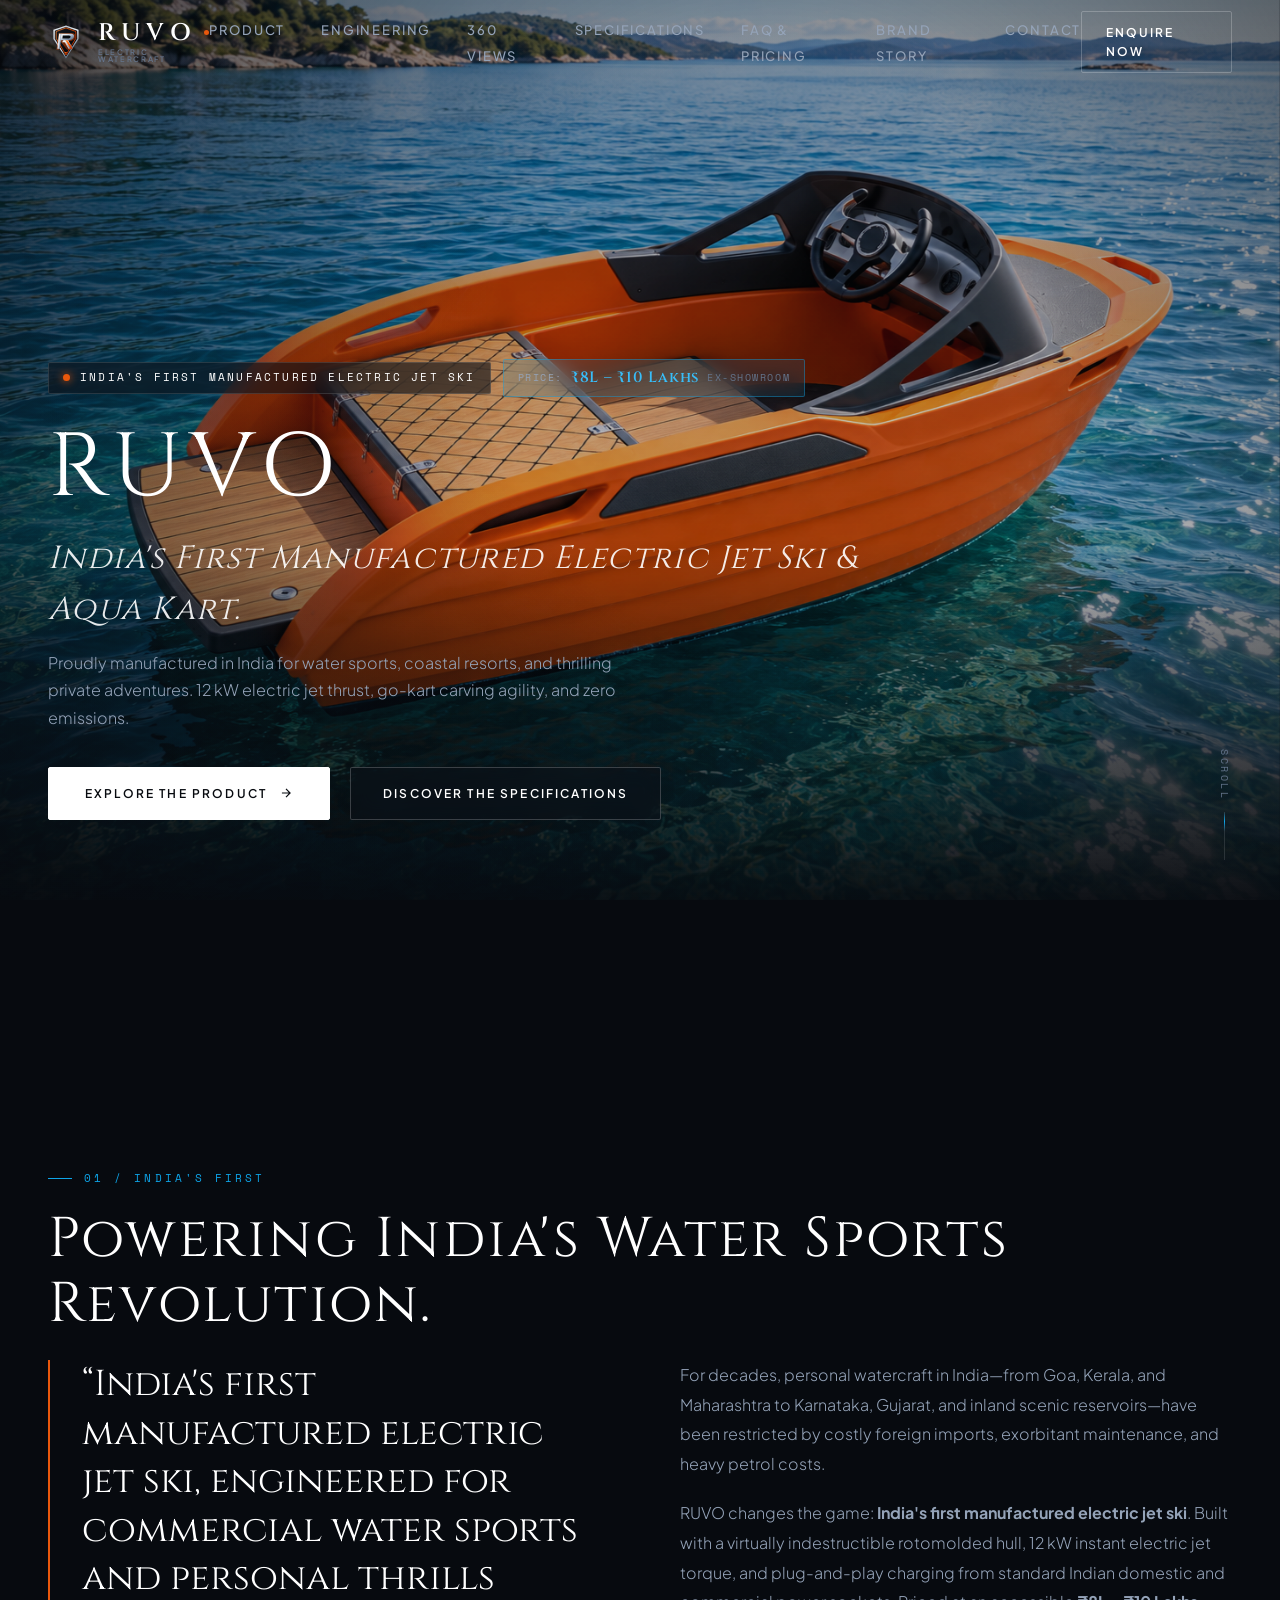
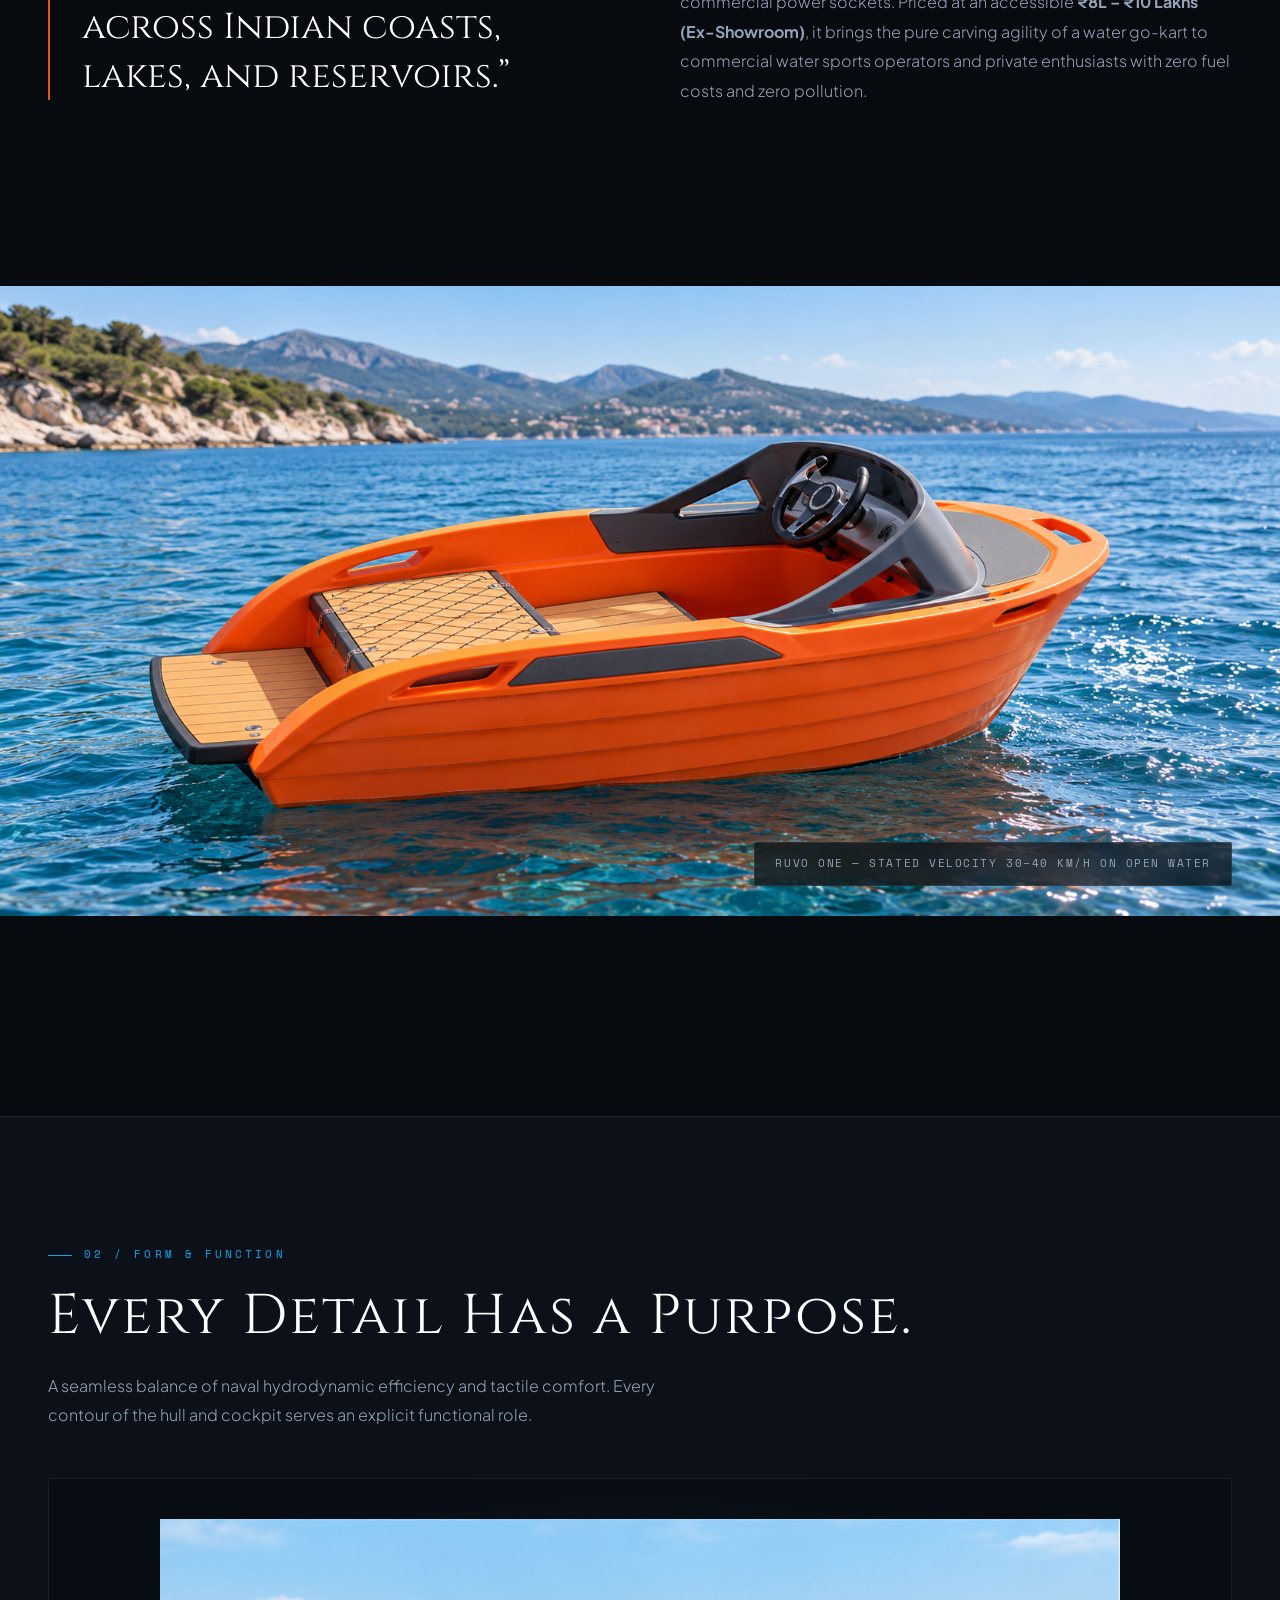
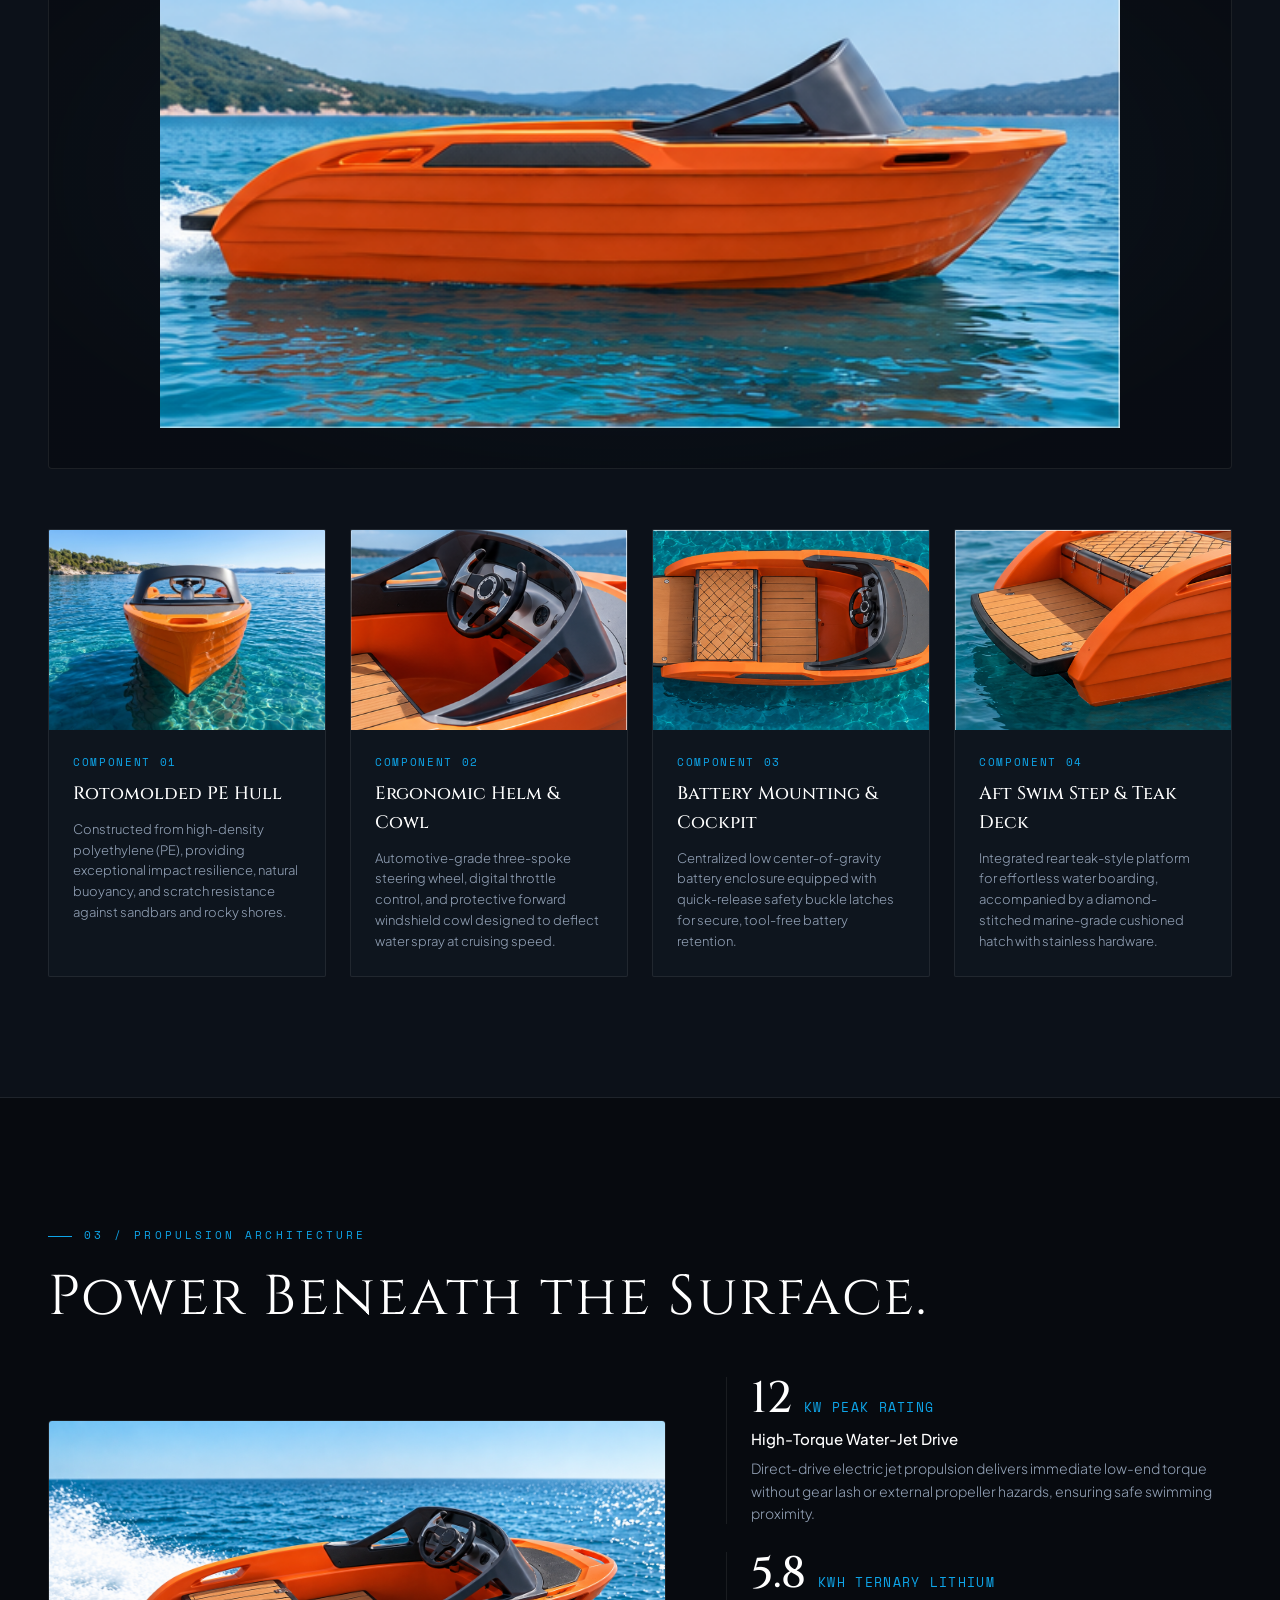
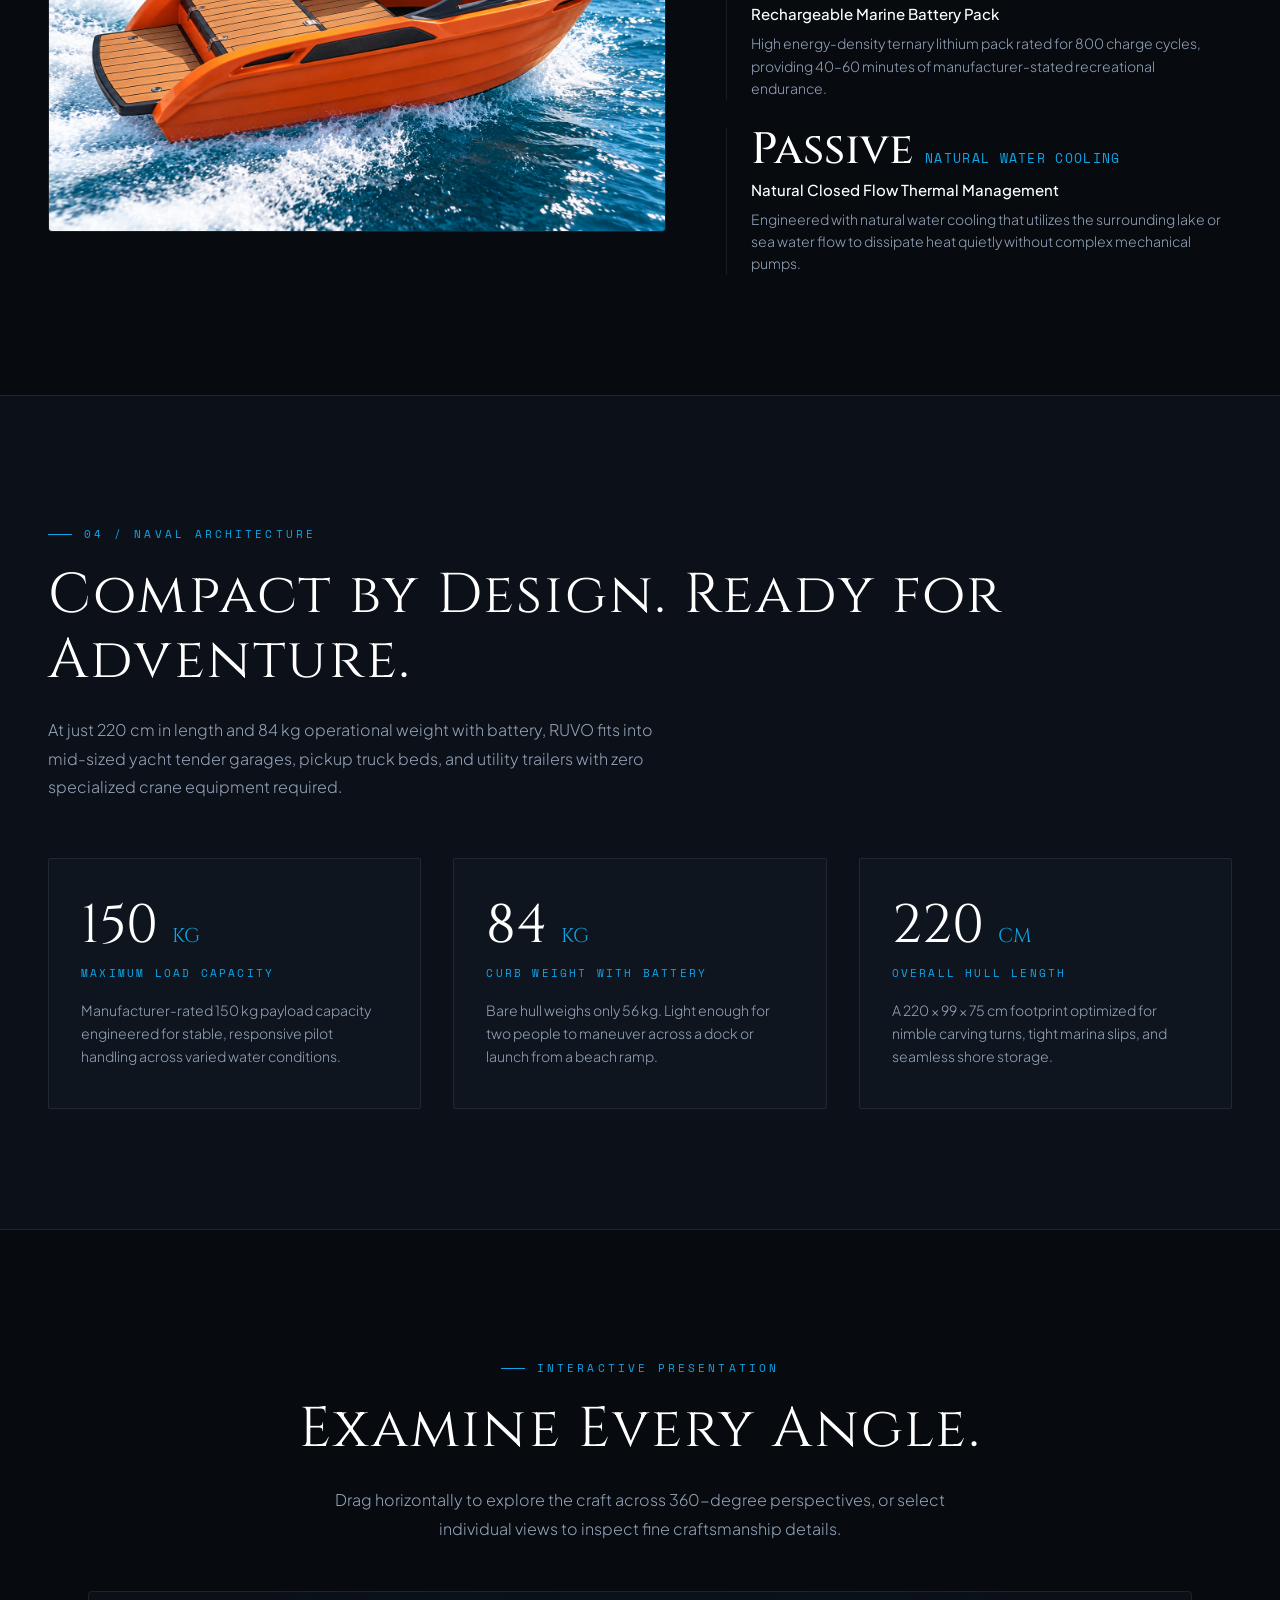
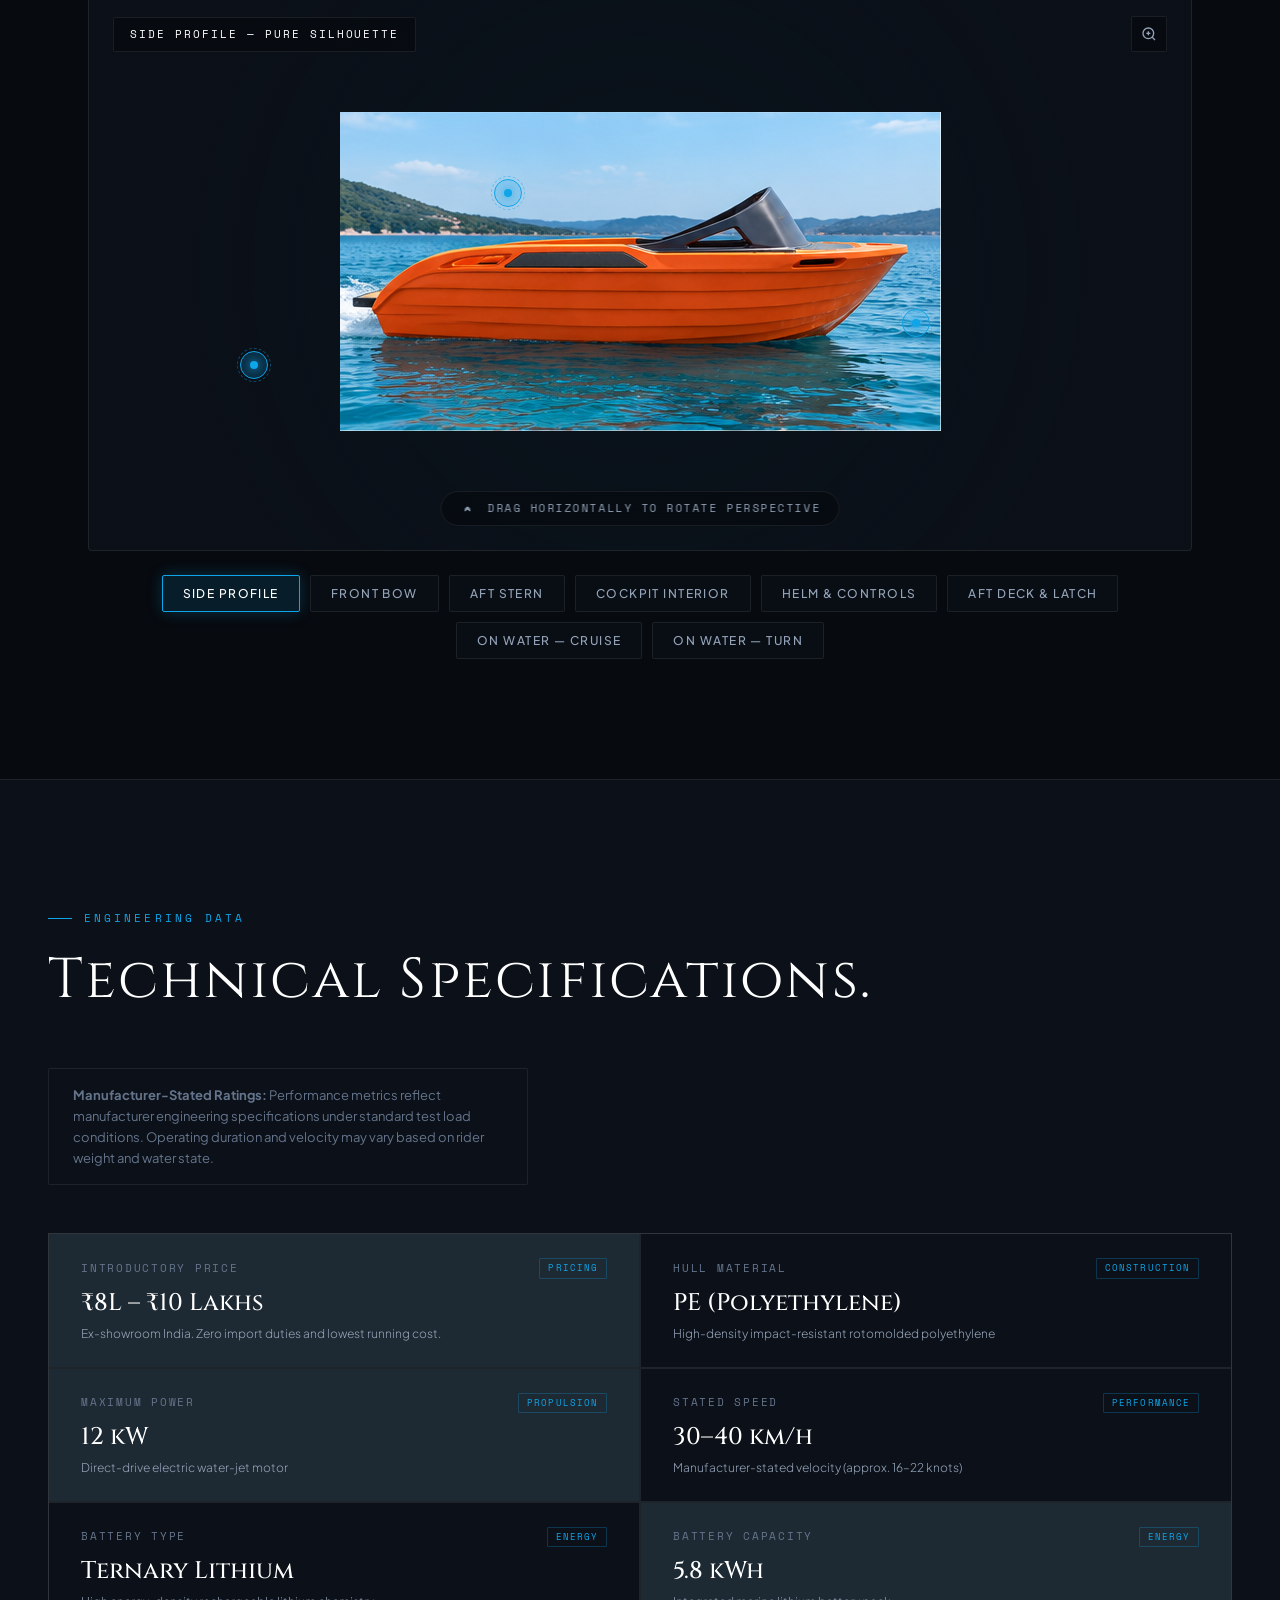
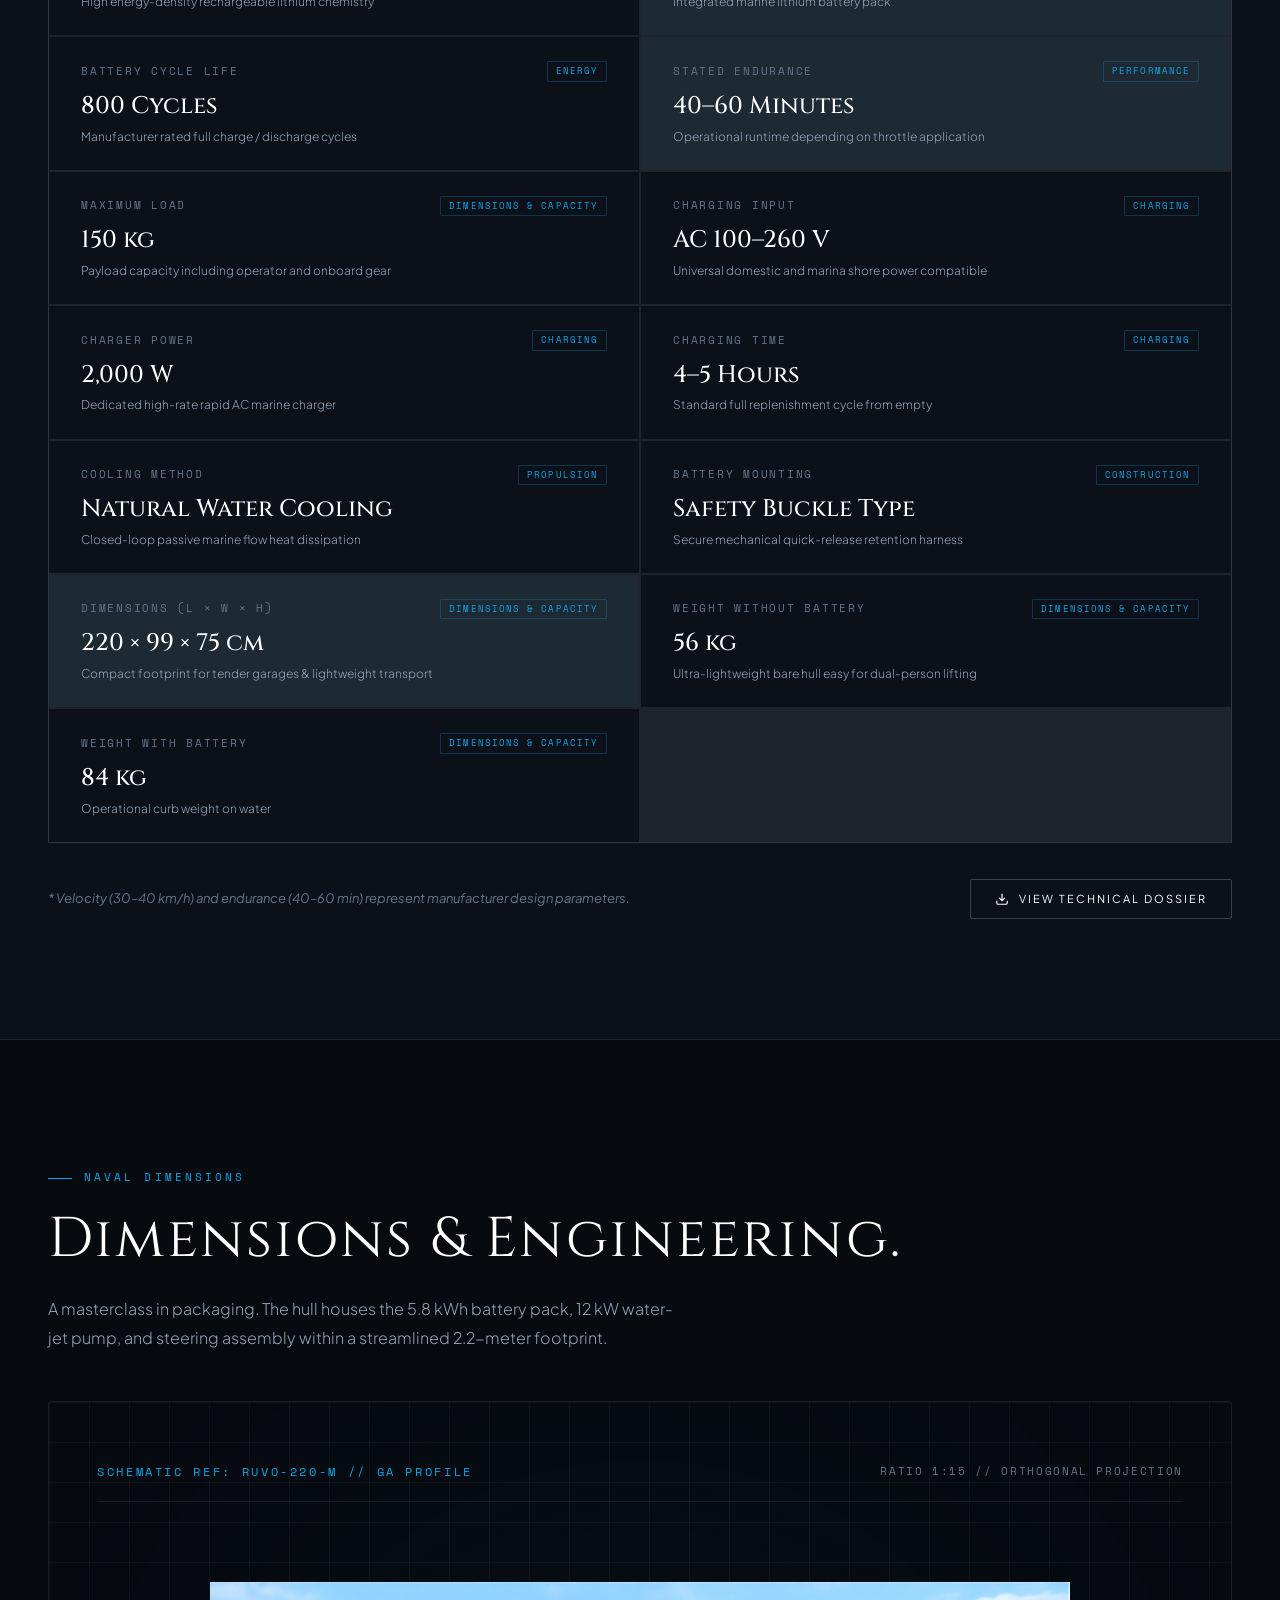
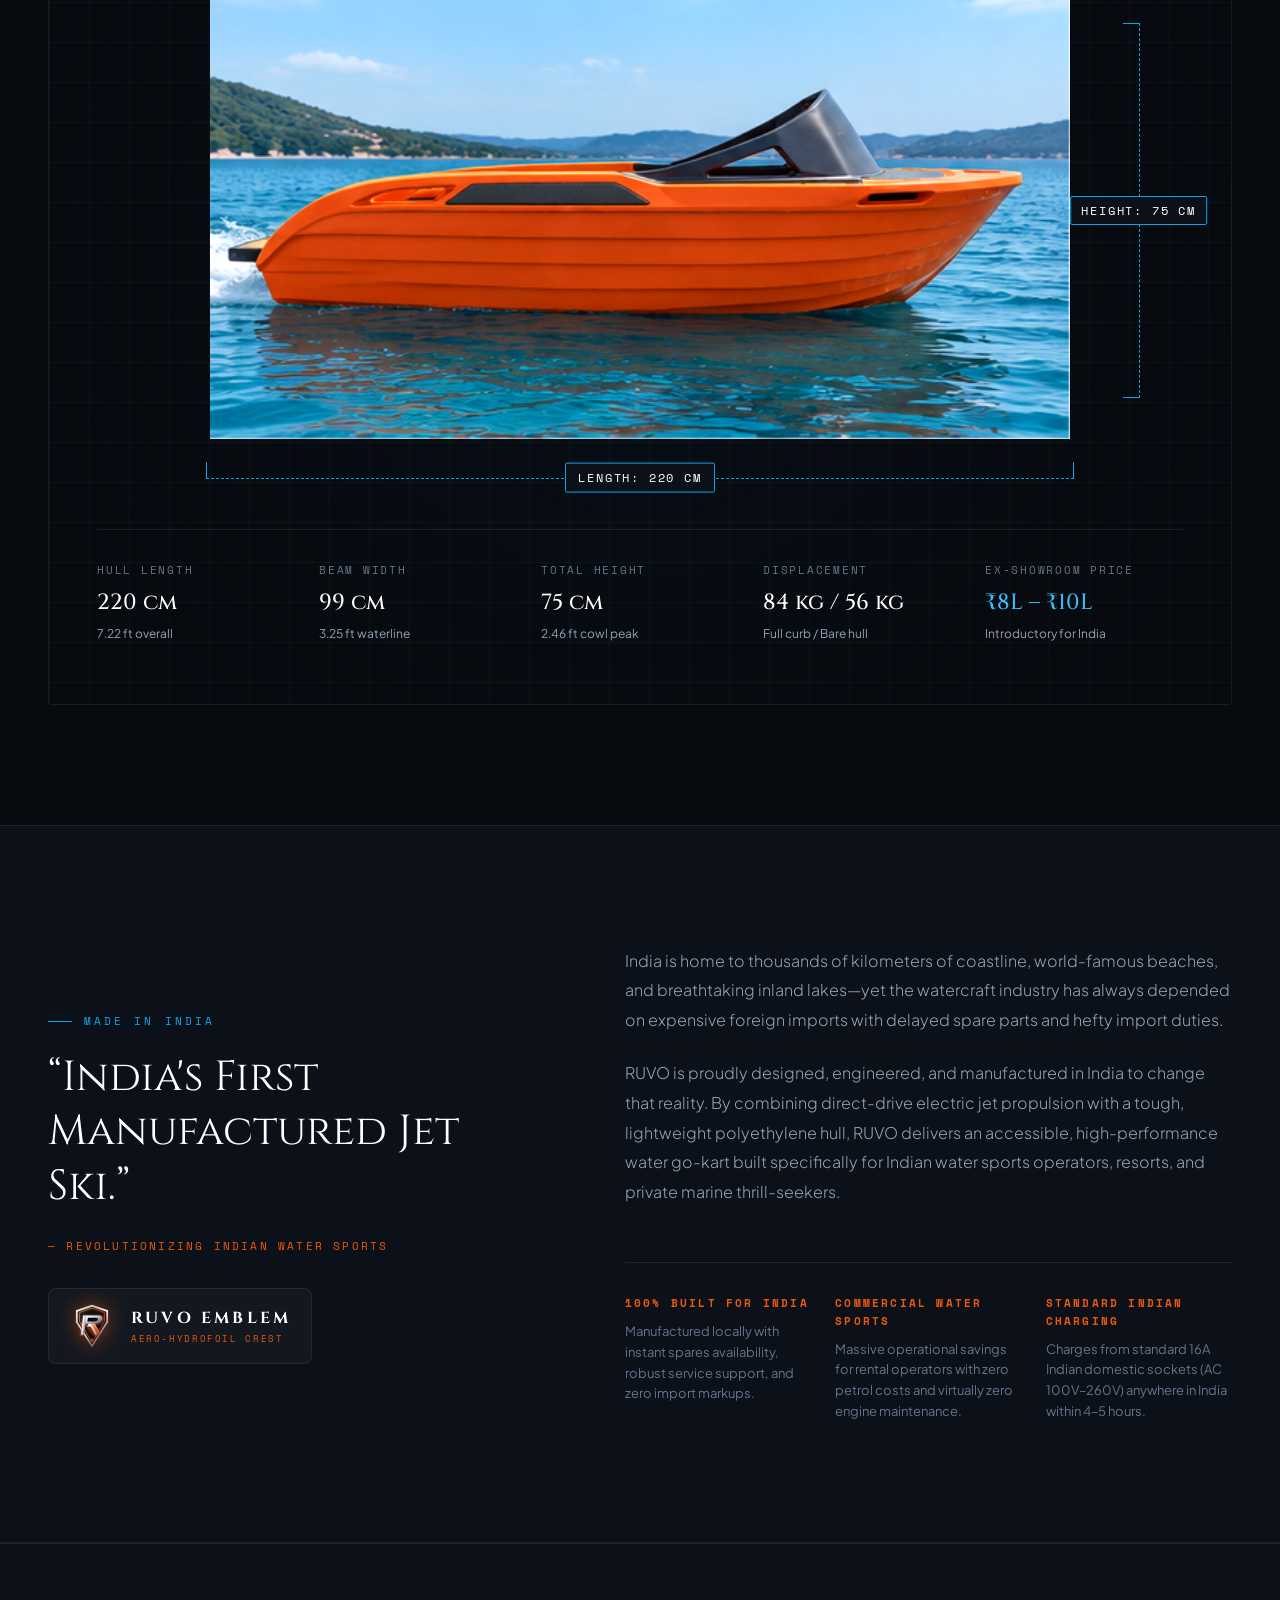
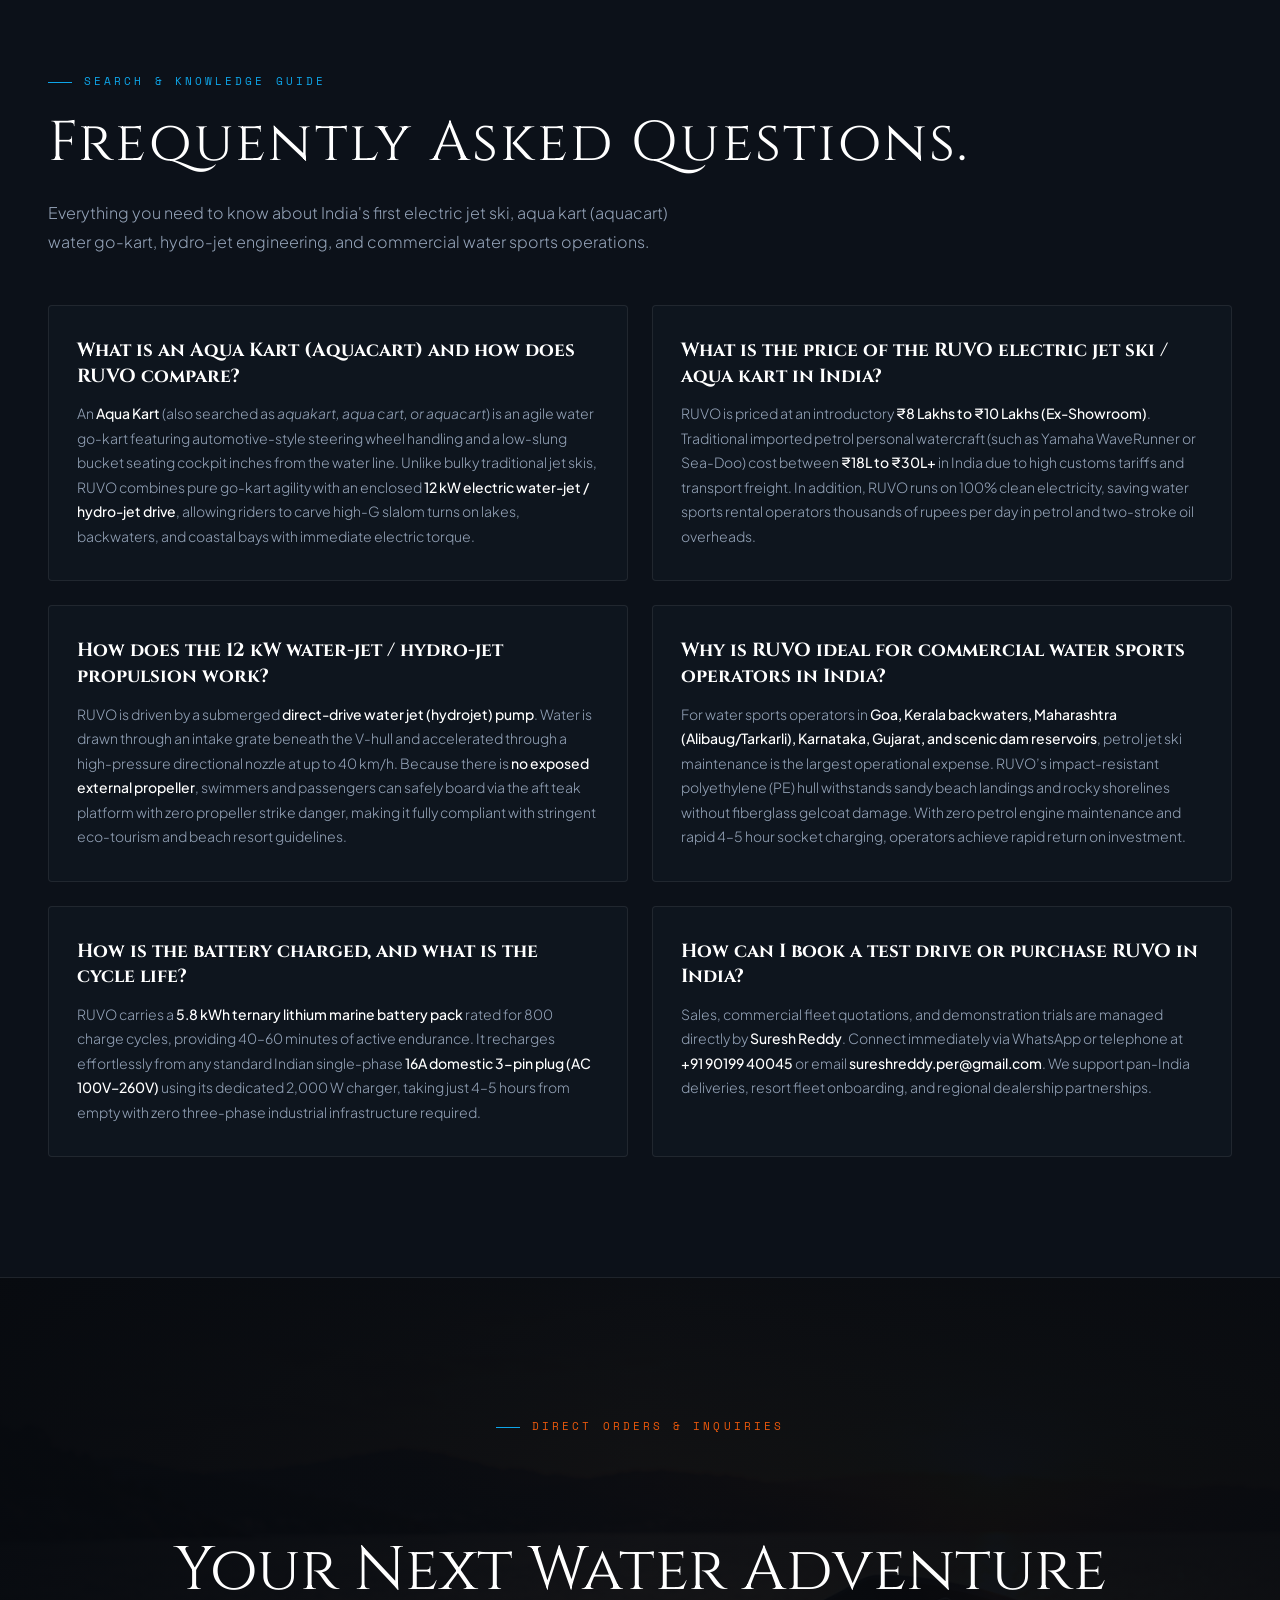
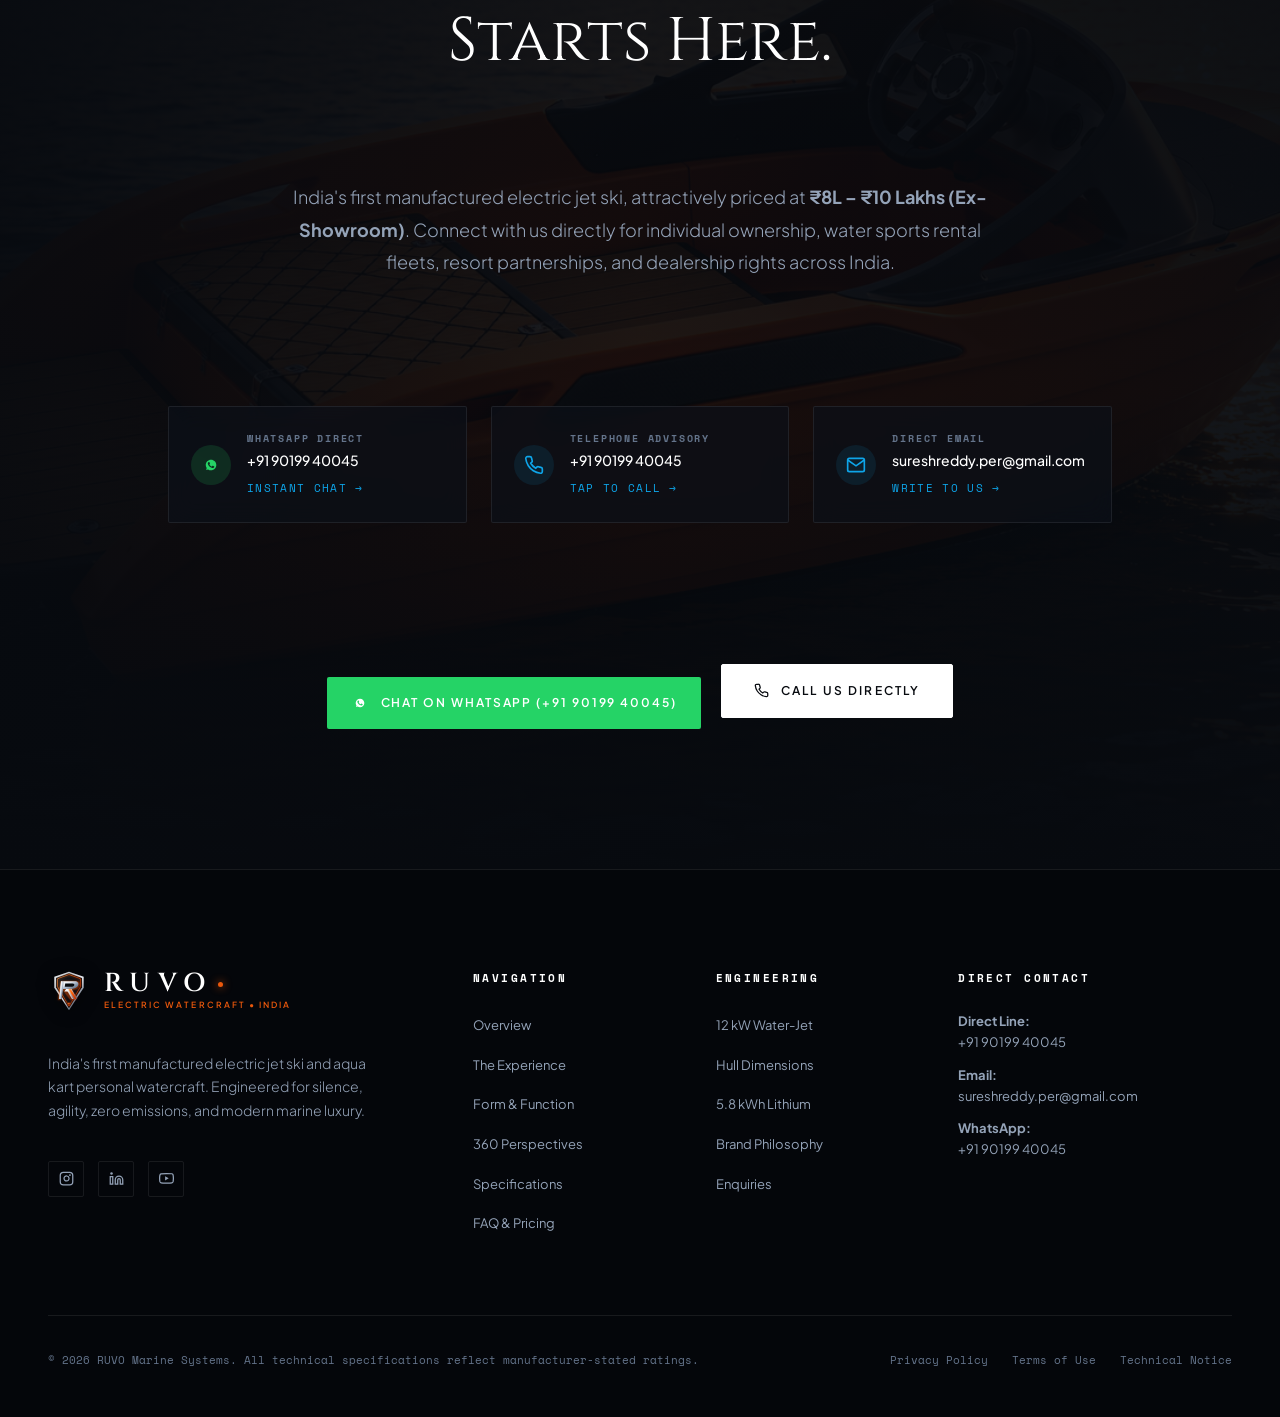
==== index.html @ 379868ad "Streamline UI: remove visible keyword clouds and directory for minimalist luxury aesthetic while pre" ====
<!DOCTYPE html>
<html lang="en">
<head>
  <meta charset="UTF-8">
  <meta name="viewport" content="width=device-width, initial-scale=1.0">
  <title>RUVO — India's First Electric Jet Ski &amp; Aqua Kart | Water Jet &amp; Hydrojet Watercraft India</title>
  <meta name="description" content="RUVO is India's first manufactured electric jet ski, aqua kart (aquakart / aquacart / aqua cart), and water jet / hydrojet watercraft. 12 kW direct hydro-jet propulsion, 30–40 km/h, priced at ₹8L–₹10 Lakhs ex-showroom. Built for Indian water sports in Goa, Kerala, Maharashtra, and Karnataka. Contact Suresh Reddy (+91 90199 40045).">
  <meta name="keywords" content="aquakart, aqua kart, aquacart, aqua cart, aquakarting, aqua karting, water go kart, water go-kart, aquatic go kart, waterkart, water kart, electric water kart, slalom water kart, go kart on water, jet ski, jetski, jet-ski, electric jet ski, electric jetski, battery jet ski, lithium jet ski, mini jet ski, mini jetski, compact jet ski, micro jet ski, lightweight jet ski, small jet ski, solo jet ski, single seater jet ski, personal watercraft india, PWC india, commercial PWC, waterjet, water jet, waterjet boat, water jet boat, water jet ski, waterjet ski, hydrojet, hydro jet, hydrojet boat, hydro jet boat, hydrojet watercraft, hydro jet watercraft, electric hydrojet, electric hydro jet, direct drive water jet, impeller jet boat, jet ski price in india, jetski price in india, electric jet ski price, aqua kart price in india, aquakart price, buy jet ski india, buy electric jet ski, jet ski for sale in india, cheapest jet ski in india, affordable jet ski india, jet ski under 10 lakhs, made in india jet ski, manufactured in india watercraft, indian jet ski manufacturer, sea doo alternative india, seadoo spark alternative, yamaha waverunner alternative india, kawasaki jet ski alternative, electric jetboard alternative, yacht tender jet ski, superyacht water toys, water sports business in india, start water sports rental, jet ski rental business, aqua kart rental goa, resort water sports equipment, lake tourism equipment india, zero fuel cost water sports, clean water sports india, goa jet ski, goa aqua kart, goa water sports equipment, calangute water sports, baga beach jet ski, kerala water sports, kochi jet ski, kovalam water sports, alleppey backwaters, alibaug water sports, mandwa jet ski, tarkarli water sports, malvan water sports, mumbai jet ski, gokarna water sports, rushikonda beach vizag, pondicherry water sports, daman water sports, diu water sports, udaipur lake boating, rishikesh water recreation, andaman jet ski, suresh reddy ruvo, ruvo marine india">
  <meta name="author" content="RUVO Marine India">
  <meta name="robots" content="index, follow, max-image-preview:large, max-snippet:-1, max-video-preview:-1">
  <link rel="canonical" href="https://ruvo.dpdns.org/">

  <!-- Geo-Targeting & National Metadata for India Search Dominance -->
  <meta name="geo.region" content="IN">
  <meta name="geo.placename" content="India">
  <meta name="geo.position" content="20.5937;78.9629">
  <meta name="ICBM" content="20.5937, 78.9629">
  <meta name="DC.title" content="RUVO — India's First Electric Jet Ski &amp; Aqua Kart (Hydro-Jet)">
  <meta name="DC.creator" content="RUVO Marine India">
  <meta name="DC.subject" content="aquakart, aqua kart, aquacart, aqua cart, jet ski, jetski, waterjet, water jet, hydrojet, hydro jet, water go kart, electric jet ski, PWC, mini jet ski, sea doo alternative, water sports equipment india, goa jet ski, kerala water sports, suresh reddy ruvo">
  <meta name="DC.coverage" content="India">
  <meta name="DC.language" content="en-IN">

  <!-- Open Graph / Social Meta -->
  <meta property="og:type" content="product">
  <meta property="og:site_name" content="RUVO Marine India">
  <meta property="og:title" content="RUVO — India's First Electric Jet Ski &amp; Aqua Kart (Hydro-Jet)">
  <meta property="og:description" content="India's first manufactured electric jet ski &amp; aqua kart. 12 kW hydro-jet thrust, go-kart carving agility, ₹8L–₹10 Lakhs ex-showroom. Built for Indian water sports.">
  <meta property="og:url" content="https://ruvo.dpdns.org/">
  <meta property="og:image" content="https://ruvo.dpdns.org/assets/images/hero-watercraft-calm.png">
  <meta property="og:image:width" content="1200">
  <meta property="og:image:height" content="675">
  <meta property="og:locale" content="en_IN">
  <meta name="twitter:card" content="summary_large_image">
  <meta name="twitter:title" content="RUVO — India's First Electric Jet Ski &amp; Aqua Kart">
  <meta name="twitter:description" content="12 kW water jet / hydro jet electric watercraft manufactured in India. ₹8L–₹10 Lakhs ex-showroom. Zero petrol overhead.">
  <meta name="twitter:image" content="https://ruvo.dpdns.org/assets/images/hero-watercraft-calm.png">

  <!-- JSON-LD Structured Data Schema for Google & AI Scrapers (ChatGPT, Claude, Perplexity, Gemini) -->
  <script type="application/ld+json">
  {
    "@context": "https://schema.org/",
    "@graph": [
      {
        "@type": "Product",
        "@id": "https://ruvo.dpdns.org/#product",
        "name": "RUVO One — Electric Aqua Kart & Jet Ski",
        "alternateName": [
          "RUVO Aqua Kart",
          "RUVO Aquakart",
          "RUVO Aqua Cart",
          "RUVO Aquacart",
          "RUVO Jet Ski",
          "RUVO Jetski",
          "RUVO Electric Jet Ski India",
          "RUVO Water Jet Ski",
          "RUVO Waterjet Watercraft",
          "RUVO Hydrojet Boat",
          "RUVO Hydro Jet Watercraft",
          "RUVO Water Go Kart",
          "RUVO Waterkart",
          "RUVO Mini Jet Ski",
          "RUVO Electric PWC",
          "RUVO Personal Watercraft India"
        ],
        "keywords": "aquakart, aqua kart, aquacart, aqua cart, aquakarting, water go kart, water go-kart, jet ski, jetski, electric jet ski, mini jet ski, waterjet, water jet, hydrojet, hydro jet, personal watercraft india, PWC, sea doo spark alternative, yamaha waverunner alternative, water sports equipment india, buy jet ski india, jet ski price in india",
        "image": [
          "https://ruvo.dpdns.org/assets/images/hero-watercraft-calm.png",
          "https://ruvo.dpdns.org/assets/images/experience-action-speed.png",
          "https://ruvo.dpdns.org/assets/images/view-profile.png",
          "https://ruvo.dpdns.org/assets/images/view-bow.png",
          "https://ruvo.dpdns.org/assets/images/propulsion-jet-power.png"
        ],
        "description": "India's first manufactured electric jet ski, aqua kart (aquacart / aquakart / aqua cart), and hydro-jet personal watercraft. Features 12 kW electric water-jet / hydro-jet direct propulsion, 84 kg curb weight, 5.8 kWh ternary lithium battery, and 30–40 km/h top speed. Designed for commercial water sports and private thrill-seekers in India.",
        "brand": {
          "@type": "Brand",
          "name": "RUVO Marine India"
        },
        "manufacturer": {
          "@type": "Organization",
          "name": "RUVO Marine India",
          "url": "https://ruvo.dpdns.org"
        },
        "countryOfOrigin": {
          "@type": "Country",
          "name": "India"
        },
        "category": "Personal Watercraft / Aqua Kart / Jet Ski",
        "offers": {
          "@type": "AggregateOffer",
          "priceCurrency": "INR",
          "lowPrice": "800000",
          "highPrice": "1000000",
          "price": "800000",
          "offerCount": "1",
          "itemCondition": "https://schema.org/NewCondition",
          "availability": "https://schema.org/InStock",
          "priceValidUntil": "2027-12-31",
          "areaServed": {
            "@type": "Country",
            "name": "India"
          },
          "seller": {
            "@type": "Person",
            "name": "Suresh Reddy",
            "telephone": "+919019940045",
            "email": "sureshreddy.per@gmail.com"
          }
        }
      },
      {
        "@type": "LocalBusiness",
        "@id": "https://ruvo.dpdns.org/#business",
        "name": "RUVO Marine India — Electric Jet Ski & Aqua Kart Manufacturer",
        "url": "https://ruvo.dpdns.org",
        "telephone": "+919019940045",
        "email": "sureshreddy.per@gmail.com",
        "priceRange": "₹8,00,000 - ₹10,00,000",
        "address": {
          "@type": "PostalAddress",
          "addressCountry": "IN"
        },
        "areaServed": [
          "India",
          "Goa",
          "Kerala",
          "Maharashtra",
          "Karnataka",
          "Tamil Nadu",
          "Andhra Pradesh",
          "Gujarat",
          "Rajasthan",
          "Uttarakhand"
        ],
        "description": "Manufacturer of India's first electric jet ski, aqua kart (aquakart / aquacart), and hydro-jet personal watercraft for commercial water sports and recreational owners."
      },
      {
        "@type": "FAQPage",
        "@id": "https://ruvo.dpdns.org/#faq",
        "mainEntity": [
          {
            "@type": "Question",
            "name": "What is an Aqua Kart (Aquacart) and how does RUVO work?",
            "acceptedAnswer": {
              "@type": "Answer",
              "text": "An Aqua Kart (also spelled aquakart, aqua cart, or aquacart) is a high-performance water go-kart combining low-slung bucket seating, automotive steering wheel controls, and instant electric torque. RUVO is India's first manufactured electric aqua kart and jet ski, utilizing a 12 kW direct-drive hydro-jet / water-jet pump to deliver thrilling slalom carving turns across water."
            }
          },
          {
            "@type": "Question",
            "name": "What is the price of an electric jet ski or aqua kart in India?",
            "acceptedAnswer": {
              "@type": "Answer",
              "text": "The RUVO electric jet ski and aqua kart is priced at ₹8 Lakhs to ₹10 Lakhs (Ex-Showroom India). This makes it less than half the cost of imported petrol jet skis (which cost ₹18L to ₹30L in India), with zero recurring petrol expenses and minimal maintenance."
            }
          },
          {
            "@type": "Question",
            "name": "Is RUVO manufactured in India?",
            "acceptedAnswer": {
              "@type": "Answer",
              "text": "Yes, RUVO is proudly designed, engineered, and manufactured in India. This ensures 100% local spare parts availability, zero import duty markups, and dedicated manufacturer support for Indian commercial water sports operators and private buyers."
            }
          },
          {
            "@type": "Question",
            "name": "What is the propulsion system of the RUVO aqua kart?",
            "acceptedAnswer": {
              "@type": "Answer",
              "text": "RUVO uses an enclosed 12 kW electric water-jet / hydro-jet drive powered by a 5.8 kWh ternary lithium battery pack. Because the impeller is fully enclosed inside the hull tunnel with no exposed propellers, it is exceptionally safe for swimmers and recreational water sports."
            }
          },
          {
            "@type": "Question",
            "name": "How does RUVO compare to imported petrol jet skis (Sea-Doo, Yamaha WaveRunner) in India?",
            "acceptedAnswer": {
              "@type": "Answer",
              "text": "Imported petrol jet skis cost ₹18 Lakhs to ₹32 Lakhs in India and burn ₹4,000–₹6,000 per day in petrol and 2-stroke oil. RUVO costs only ₹8L–₹10L ex-showroom, uses under ₹75 of domestic electricity per full charge, requires zero engine servicing, and features an impact-resistant rotomolded polyethylene hull that won't crack on beaches."
            }
          },
          {
            "@type": "Question",
            "name": "Can RUVO serve as an alternative to Sea-Doo Spark or Yamaha WaveRunner in India?",
            "acceptedAnswer": {
              "@type": "Answer",
              "text": "Yes, RUVO is the ideal indigenous alternative to imported Sea-Doo Spark and Yamaha WaveRunner models. While imported petrol PWCs cost ₹18L to ₹30L+ in India with high import customs and burn ₹4,000–₹6,000 daily in fuel, RUVO is manufactured in India for ₹8L–₹10L ex-showroom with zero petrol costs, standard 16A plug charging, and instant domestic spare parts availability."
            }
          },
          {
            "@type": "Question",
            "name": "How to start a commercial Aqua Karting or water sports rental business in India with RUVO?",
            "acceptedAnswer": {
              "@type": "Answer",
              "text": "RUVO enables water sports operators, resorts, and lake concessions to launch commercial Aqua Karting tracks and jet ski fleets with zero petrol overheads. Recharging costs under ₹75 per craft per session via 16A wall sockets. Fleet packages, commercial quotations, and operator trials are supported directly by Suresh Reddy (+91 90199 40045 / sureshreddy.per@gmail.com)."
            }
          },
          {
            "@type": "Question",
            "name": "How is the RUVO jet ski charged in India?",
            "acceptedAnswer": {
              "@type": "Answer",
              "text": "RUVO charges from any standard Indian single-phase 16A wall socket (AC 100V–260V) using its included 2,000 W fast charger. A full charge takes 4 to 5 hours, providing 40 to 60 minutes of high-speed stated water sports runtime."
            }
          },
          {
            "@type": "Question",
            "name": "Where can RUVO be operated for water sports and tourism in India?",
            "acceptedAnswer": {
              "@type": "Answer",
              "text": "RUVO is ideal for coastal beaches and backwaters in Goa, Kerala (Kochi, Kovalam, Alleppey), Maharashtra (Alibaug, Mandwa, Malvan), Karnataka (Gokarna, Karwar), Andhra Pradesh (Vizag), Gujarat (Daman, Diu), and eco-sensitive inland lakes like Lake Pichola (Udaipur) and Rishikesh where noisy petrol engines are restricted."
            }
          },
          {
            "@type": "Question",
            "name": "How can I buy or book a RUVO electric jet ski in India?",
            "acceptedAnswer": {
              "@type": "Answer",
              "text": "You can contact Suresh Reddy directly via WhatsApp or phone at +91 90199 40045 or by email at sureshreddy.per@gmail.com for private ownership bookings, resort fleet packages, and commercial water sports dealership inquiries across India."
            }
          }
        ]
      },
      {
        "@type": "WebSite",
        "@id": "https://ruvo.dpdns.org/#website",
        "url": "https://ruvo.dpdns.org/",
        "name": "RUVO Marine India",
        "potentialAction": {
          "@type": "SearchAction",
          "target": "https://ruvo.dpdns.org/?q={search_term_string}",
          "query-input": "required name=search_term_string"
        }
      }
    ]
  }
  </script>

  <!-- Google Fonts -->
  <link rel="preconnect" href="https://fonts.googleapis.com">
  <link rel="preconnect" href="https://fonts.gstatic.com" crossorigin>
  <link href="https://fonts.googleapis.com/css2?family=Cinzel:wght@400;500;600;700&family=Playfair+Display:ital,wght@0,400;0,500;1,400&family=Plus+Jakarta+Sans:wght@300;400;500;600&family=Space+Mono:wght@400;700&display=swap" rel="stylesheet">

  <!-- Stylesheet -->
  <link rel="stylesheet" href="css/style.css">

  <!-- Brand Favicon & Touch Icons -->
  <link rel="icon" type="image/svg+xml" href="assets/images/favicon.svg">
  <link rel="icon" type="image/png" sizes="32x32" href="assets/images/favicon-32x32.png">
  <link rel="icon" type="image/png" sizes="16x16" href="assets/images/favicon-16x16.png">
  <link rel="apple-touch-icon" sizes="180x180" href="assets/images/apple-touch-icon.png">
  <link rel="shortcut icon" href="favicon.ico">
</head>
<body>

  <!-- ROM Boats Inspired Architectural Vertical Lines & Coordinate Crosses -->
  <div class="arch-grid-lines" aria-hidden="true">
    <div class="arch-grid-container">
      <div class="arch-line"><span class="line-cross">+</span></div>
      <div class="arch-line"><span class="line-cross">+</span></div>
      <div class="arch-line"><span class="line-cross">+</span></div>
      <div class="arch-line"><span class="line-cross">+</span></div>
    </div>
  </div>

  <!-- ========================================================================
       2. Site Header
       ======================================================================== -->
  <header class="site-header" id="site-header">
    <a href="#hero" class="header-brand" aria-label="RUVO Home">
      <img src="assets/images/logo-mark.svg" alt="RUVO Logo Emblem" class="brand-crest-icon" width="36" height="36">
      <div class="brand-title-wrap">
        <div class="brand-title-row">
          <span class="brand-logo-text" data-bind="brand-name">RUVO</span>
          <span class="brand-logo-dot"></span>
        </div>
        <span class="brand-tagline-micro">Electric Watercraft</span>
      </div>
    </a>

    <nav class="header-nav" aria-label="Main Navigation">
      <ul class="nav-links">
        <li><a href="#product" class="nav-link">Product</a></li>
        <li><a href="#engineering" class="nav-link">Engineering</a></li>
        <li><a href="#viewer" class="nav-link">360 Views</a></li>
        <li><a href="#specifications" class="nav-link">Specifications</a></li>
        <li><a href="#faq" class="nav-link">FAQ &amp; Pricing</a></li>
        <li><a href="#story" class="nav-link">Brand Story</a></li>
        <li><a href="#enquiry" class="nav-link">Contact</a></li>
      </ul>
    </nav>

    <div class="header-actions">
      <a href="#enquiry" class="btn-enquire-minimal">Enquire Now</a>
      <button class="mobile-menu-toggle" id="mobile-toggle" aria-label="Toggle Navigation Menu">
        <span></span>
        <span></span>
        <span></span>
      </button>
    </div>
  </header>

  <!-- Mobile Drawer Menu -->
  <div class="mobile-drawer-backdrop" id="drawer-backdrop"></div>
  <aside class="mobile-nav-drawer" id="mobile-drawer" aria-label="Mobile Navigation">
    <div>
      <div class="header-brand" style="margin-bottom: 40px;">
        <img src="assets/images/logo-mark.svg" alt="RUVO Logo Emblem" class="brand-crest-icon" width="36" height="36">
        <div class="brand-title-wrap">
          <div class="brand-title-row">
            <span class="brand-logo-text" data-bind="brand-name">RUVO</span>
            <span class="brand-logo-dot"></span>
          </div>
          <span class="brand-tagline-micro">Electric Watercraft</span>
        </div>
      </div>
      <ul class="mobile-nav-links">
        <li><a href="#product" class="nav-link mobile-nav-link">Product</a></li>
        <li><a href="#engineering" class="nav-link mobile-nav-link">Engineering</a></li>
        <li><a href="#viewer" class="nav-link mobile-nav-link">360 Views</a></li>
        <li><a href="#specifications" class="nav-link mobile-nav-link">Specifications</a></li>
        <li><a href="#faq" class="nav-link mobile-nav-link">FAQ &amp; Pricing</a></li>
        <li><a href="#story" class="nav-link mobile-nav-link">Brand Story</a></li>
        <li><a href="#enquiry" class="nav-link mobile-nav-link">Contact</a></li>
      </ul>
    </div>
    <div>
      <a href="#enquiry" class="btn-primary" style="width: 100%; justify-content: center; margin-bottom: 24px;">Enquire Now</a>
      <p style="font-family: var(--font-mono); font-size: 11px; color: var(--text-muted); letter-spacing: 0.1em;">
        &copy; RUVO MARINE. ALL RIGHTS RESERVED.
      </p>
    </div>
  </aside>

  <!-- ========================================================================
       3. Cinematic Hero Section
       ======================================================================== -->
  <section class="hero-section" id="hero">
    <div class="hero-background-media">
      <img src="assets/images/hero-watercraft-calm.png" alt="RUVO — India's First Manufactured Electric Jet Ski &amp; Aqua Kart (Hydro-Jet)" class="hero-bg-img" fetchpriority="high">
      <div class="hero-vignette"></div>
    </div>

    <div class="hero-content">
      <div class="hero-badges-row">
        <div class="hero-badge">
          <span class="hero-badge-dot"></span>
          <span class="hero-badge-text">India's First Manufactured Electric Jet Ski</span>
        </div>
        <div class="hero-price-badge">
          <span class="price-label">PRICE:</span>
          <span class="price-num">₹8L – ₹10 Lakhs</span>
          <span class="price-term">Ex-Showroom</span>
        </div>
      </div>
      <h1 class="hero-title-main" data-bind="brand-name">RUVO</h1>
      <p class="hero-tagline" data-bind="brand-tagline">“India's First Manufactured Jet Ski.”</p>
      <p class="hero-subtagline" data-bind="brand-subtagline">
        Engineered and manufactured in India for water sports, coastal resorts, and personal adventure. 12 kW instant electric jet torque, razor-sharp go-kart agility, and zero emissions.
      </p>
      <div class="hero-actions">
        <a href="#product" class="btn-primary">
          <span>Explore the Product</span>
          <svg width="14" height="14" viewBox="0 0 24 24" fill="none" stroke="currentColor" stroke-width="2"><path d="M5 12h14M12 5l7 7-7 7"/></svg>
        </a>
        <a href="#specifications" class="btn-secondary">
          <span>Discover the Specifications</span>
        </a>
      </div>
    </div>

    <div class="hero-scroll-indicator" aria-hidden="true">
      <span class="scroll-text">SCROLL</span>
      <div class="scroll-line-wrapper">
        <div class="scroll-line-pulse"></div>
      </div>
    </div>
  </section>

  <!-- ========================================================================
       4. Product Storytelling — Section A: The Experience
       ======================================================================== -->
  <section class="experience-section" id="product">
    <div class="section-container">
      <span class="section-tag">01 / India's First</span>
      <h2 class="section-title">Powering India's Water Sports Revolution.</h2>
      
      <div class="story-split-editorial">
        <div class="editorial-pull-quote">
          “India's first manufactured electric jet ski, engineered for commercial water sports and personal thrills across Indian coasts, lakes, and reservoirs.”
        </div>
        <div class="editorial-body-text">
          <p>
            For decades, personal watercraft in India—from Goa, Kerala, and Maharashtra to Karnataka, Gujarat, and inland scenic reservoirs—have been restricted by costly foreign imports, exorbitant maintenance, and heavy petrol costs.
          </p>
          <p>
            RUVO changes the game: <strong>India's first manufactured electric jet ski</strong>. Built with a virtually indestructible rotomolded hull, 12 kW instant electric jet torque, and plug-and-play charging from standard Indian domestic and commercial power sockets. Priced at an accessible <strong>₹8L – ₹10 Lakhs (Ex-Showroom)</strong>, it brings the pure carving agility of a water go-kart to commercial water sports operators and private enthusiasts with zero fuel costs and zero pollution.
          </p>
        </div>
      </div>
    </div>

    <!-- Full-Width High Resolution Action Photograph -->
    <div class="full-bleed-media-wrapper">
      <img src="assets/images/experience-action-speed.png" alt="RUVO Electric Aqua Kart (Aquakart / Aquacart) Slalom Carving at 40 km/h with 12 kW Hydrojet Drive" class="full-bleed-img" data-zoomable loading="lazy">
      <div class="media-caption-overlay">
        <p>RUVO ONE &mdash; STATED VELOCITY 30&ndash;40 KM/H ON OPEN WATER</p>
      </div>
    </div>
  </section>

  <!-- ========================================================================
       4. Product Storytelling — Section B: Form and Function
       ======================================================================== -->
  <section class="form-function-section" id="form-function">
    <div class="section-container">
      <span class="section-tag">02 / Form &amp; Function</span>
      <h2 class="section-title">Every Detail Has a Purpose.</h2>
      <p class="section-desc">
        A seamless balance of naval hydrodynamic efficiency and tactile comfort. Every contour of the hull and cockpit serves an explicit functional role.
      </p>

      <div class="form-function-stage">
        <!-- Large Side-Profile Image on Clean Studio Background -->
        <div class="profile-main-display">
          <img src="assets/images/view-profile.png" alt="RUVO 220 cm Electric Jet Ski &amp; Aqua Kart Rotomolded PE Hull Profile" data-zoomable loading="lazy">
        </div>

        <!-- Detailed Component Views Grid -->
        <div class="component-details-grid">
          <!-- Component 1 -->
          <article class="component-detail-card">
            <div class="detail-img-box">
              <img src="assets/images/view-bow.png" alt="Rotomolded Polyethylene Hull" loading="lazy" data-zoomable>
            </div>
            <div class="detail-content-box">
              <span class="detail-index">COMPONENT 01</span>
              <h3 class="detail-title">Rotomolded PE Hull</h3>
              <p class="detail-desc">
                Constructed from high-density polyethylene (PE), providing exceptional impact resilience, natural buoyancy, and scratch resistance against sandbars and rocky shores.
              </p>
            </div>
          </article>

          <!-- Component 2 -->
          <article class="component-detail-card">
            <div class="detail-img-box">
              <img src="assets/images/view-dash.png" alt="Helm Controls and Steering Cowl" loading="lazy" data-zoomable>
            </div>
            <div class="detail-content-box">
              <span class="detail-index">COMPONENT 02</span>
              <h3 class="detail-title">Ergonomic Helm &amp; Cowl</h3>
              <p class="detail-desc">
                Automotive-grade three-spoke steering wheel, digital throttle control, and protective forward windshield cowl designed to deflect water spray at cruising speed.
              </p>
            </div>
          </article>

          <!-- Component 3 -->
          <article class="component-detail-card">
            <div class="detail-img-box">
              <img src="assets/images/view-overhead.png" alt="Cockpit and Central Battery Bay" loading="lazy" data-zoomable>
            </div>
            <div class="detail-content-box">
              <span class="detail-index">COMPONENT 03</span>
              <h3 class="detail-title">Battery Mounting &amp; Cockpit</h3>
              <p class="detail-desc">
                Centralized low center-of-gravity battery enclosure equipped with quick-release safety buckle latches for secure, tool-free battery retention.
              </p>
            </div>
          </article>

          <!-- Component 4 -->
          <article class="component-detail-card">
            <div class="detail-img-box">
              <img src="assets/images/view-swim-platform.png" alt="Aft Swim Platform and Diamond Cushion" loading="lazy" data-zoomable>
            </div>
            <div class="detail-content-box">
              <span class="detail-index">COMPONENT 04</span>
              <h3 class="detail-title">Aft Swim Step &amp; Teak Deck</h3>
              <p class="detail-desc">
                Integrated rear teak-style platform for effortless water boarding, accompanied by a diamond-stitched marine-grade cushioned hatch with stainless hardware.
              </p>
            </div>
          </article>
        </div>
      </div>
    </div>
  </section>

  <!-- ========================================================================
       4. Product Storytelling — Section C: Electric Propulsion
       ======================================================================== -->
  <section class="propulsion-section" id="propulsion">
    <div class="section-container">
      <span class="section-tag">03 / Propulsion Architecture</span>
      <h2 class="section-title">Power Beneath the Surface.</h2>

      <div class="propulsion-grid">
        <div class="propulsion-media-box">
          <img src="assets/images/propulsion-jet-power.png" alt="RUVO 12 kW Direct-Drive Water Jet &amp; Hydrojet Propulsion in Action" loading="lazy" data-zoomable>
        </div>

        <div class="propulsion-facts">
          <!-- Fact 1 -->
          <div class="fact-item">
            <div class="fact-value-row">
              <span class="fact-number">12</span>
              <span class="fact-unit">kW Peak Rating</span>
            </div>
            <h3 class="fact-title">High-Torque Water-Jet Drive</h3>
            <p class="fact-desc">
              Direct-drive electric jet propulsion delivers immediate low-end torque without gear lash or external propeller hazards, ensuring safe swimming proximity.
            </p>
          </div>

          <!-- Fact 2 -->
          <div class="fact-item">
            <div class="fact-value-row">
              <span class="fact-number">5.8</span>
              <span class="fact-unit">kWh Ternary Lithium</span>
            </div>
            <h3 class="fact-title">Rechargeable Marine Battery Pack</h3>
            <p class="fact-desc">
              High energy-density ternary lithium pack rated for 800 charge cycles, providing 40–60 minutes of manufacturer-stated recreational endurance.
            </p>
          </div>

          <!-- Fact 3 -->
          <div class="fact-item">
            <div class="fact-value-row">
              <span class="fact-number">Passive</span>
              <span class="fact-unit">Natural Water Cooling</span>
            </div>
            <h3 class="fact-title">Natural Closed Flow Thermal Management</h3>
            <p class="fact-desc">
              Engineered with natural water cooling that utilizes the surrounding lake or sea water flow to dissipate heat quietly without complex mechanical pumps.
            </p>
          </div>
        </div>
      </div>
    </div>
  </section>

  <!-- ========================================================================
       4. Product Storytelling — Section D: Designed Around You
       ======================================================================== -->
  <section class="designed-around-section" id="designed-around">
    <div class="section-container">
      <span class="section-tag">04 / Naval Architecture</span>
      <h2 class="section-title">Compact by Design. Ready for Adventure.</h2>
      <p class="section-desc">
        At just 220 cm in length and 84 kg operational weight with battery, RUVO fits into mid-sized yacht tender garages, pickup truck beds, and utility trailers with zero specialized crane equipment required.
      </p>

      <div class="specs-triad">
        <div class="triad-card">
          <div class="triad-metric">150 <span style="font-size: 20px; color: var(--accent-marine);">KG</span></div>
          <div class="triad-label">Maximum Load Capacity</div>
          <p class="triad-desc">
            Manufacturer-rated 150 kg payload capacity engineered for stable, responsive pilot handling across varied water conditions.
          </p>
        </div>

        <div class="triad-card">
          <div class="triad-metric">84 <span style="font-size: 20px; color: var(--accent-marine);">KG</span></div>
          <div class="triad-label">Curb Weight With Battery</div>
          <p class="triad-desc">
            Bare hull weighs only 56 kg. Light enough for two people to maneuver across a dock or launch from a beach ramp.
          </p>
        </div>

        <div class="triad-card">
          <div class="triad-metric">220 <span style="font-size: 20px; color: var(--accent-marine);">CM</span></div>
          <div class="triad-label">Overall Hull Length</div>
          <p class="triad-desc">
            A 220 × 99 × 75 cm footprint optimized for nimble carving turns, tight marina slips, and seamless shore storage.
          </p>
        </div>
      </div>
    </div>
  </section>

  <!-- ========================================================================
       5. Immersive Product Viewer (ROM Boats Inspiration)
       ======================================================================== -->
  <section class="viewer-section" id="viewer">
    <div class="viewer-header-wrap">
      <span class="section-tag">Interactive Presentation</span>
      <h2 class="section-title">Examine Every Angle.</h2>
      <p class="section-desc" style="margin: 0 auto;">
        Drag horizontally to explore the craft across 360-degree perspectives, or select individual views to inspect fine craftsmanship details.
      </p>
    </div>

    <div class="viewer-stage-container">
      <div class="viewer-stage" id="viewer-stage" role="region" aria-label="Interactive Product Viewer">
        <!-- Overlay Badges & Tool Buttons -->
        <div class="viewer-overlay-top">
          <div class="viewer-angle-badge" id="viewer-angle-badge">Side Profile — Pure Silhouette</div>
          <div class="viewer-actions-top">
            <button class="viewer-tool-btn" id="btn-viewer-zoom" title="Inspect Fullscreen" aria-label="Inspect Fullscreen">
              <svg viewBox="0 0 24 24" fill="none" stroke="currentColor" stroke-width="2">
                <circle cx="11" cy="11" r="8"></circle>
                <line x1="21" y1="21" x2="16.65" y2="16.65"></line>
                <line x1="11" y1="8" x2="11" y2="14"></line>
                <line x1="8" y1="11" x2="14" y2="11"></line>
              </svg>
            </button>
          </div>
        </div>

        <!-- Image & Hotspots Container -->
        <div class="viewer-image-container">
          <img src="assets/images/view-profile.png" alt="RUVO Electric Watercraft Interactive Inspection" id="viewer-main-image" class="viewer-main-img" draggable="false">
          <div id="viewer-hotspots-container">
            <!-- Dynamic Hotspots populated by js/app.js -->
          </div>
        </div>

        <!-- Drag Instruction Indicator -->
        <div class="viewer-instructions-bar">
          <svg class="viewer-drag-icon" width="16" height="16" viewBox="0 0 24 24" fill="none" stroke="currentColor" stroke-width="2">
            <path d="M14 9l-6 6M10 9l6 6M8 12h8"/>
          </svg>
          <span>DRAG HORIZONTALLY TO ROTATE PERSPECTIVE</span>
        </div>
      </div>

      <!-- Angle Buttons Bar -->
      <div class="viewer-angle-selector" id="viewer-angle-selector">
        <!-- Populated dynamically via RUVO_CONFIG.viewerAngles -->
      </div>
    </div>
  </section>

  <!-- ========================================================================
       6. Technical Specifications Section
       ======================================================================== -->
  <section class="specs-section" id="specifications">
    <div class="section-container">
      <div class="specs-header-row">
        <div>
          <span class="section-tag">Engineering Data</span>
          <h2 class="section-title">Technical Specifications.</h2>
        </div>
        <div class="specs-notice-box">
          <p>
            <strong>Manufacturer-Stated Ratings:</strong> Performance metrics reflect manufacturer engineering specifications under standard test load conditions. Operating duration and velocity may vary based on rider weight and water state.
          </p>
        </div>
      </div>

      <!-- Specification Grid (Populated dynamically via js/config.js) -->
      <div class="specs-grid" id="specs-grid-container">
        <!-- Rendered by JS -->
      </div>

      <div class="specs-actions-bar">
        <p class="specs-disclaimer">
          * Velocity (30–40 km/h) and endurance (40–60 min) represent manufacturer design parameters.
        </p>
        <button class="btn-download-specs" id="btn-download-specs">
          <svg width="14" height="14" viewBox="0 0 24 24" fill="none" stroke="currentColor" stroke-width="2"><path d="M21 15v4a2 2 0 0 1-2 2H5a2 2 0 0 1-2-2v-4M7 10l5 5 5-5M12 15V3"/></svg>
          <span>View Technical Dossier</span>
        </button>
      </div>
    </div>
  </section>

  <!-- ========================================================================
       7. Dimensions and Engineering Details Blueprint Section
       ======================================================================== -->
  <section class="engineering-section" id="engineering">
    <div class="section-container">
      <span class="section-tag">Naval Dimensions</span>
      <h2 class="section-title">Dimensions &amp; Engineering.</h2>
      <p class="section-desc">
        A masterclass in packaging. The hull houses the 5.8 kWh battery pack, 12 kW water-jet pump, and steering assembly within a streamlined 2.2-meter footprint.
      </p>

      <div class="engineering-blueprint-wrap">
        <div class="blueprint-grid-overlay"></div>

        <div class="blueprint-header-meta">
          <span class="blueprint-title-meta">SCHEMATIC REF: RUVO-220-M // GA PROFILE</span>
          <span class="blueprint-scale-meta">RATIO 1:15 // ORTHOGONAL PROJECTION</span>
        </div>

        <div class="blueprint-schematic-stage">
          <img src="assets/images/view-profile.png" alt="RUVO 220cm Engineering Profile" class="schematic-img" data-zoomable loading="lazy">
          
          <!-- Dimension Annotations Overlay -->
          <div class="dimension-line-horiz" title="Overall Length">
            <span class="dimension-label-badge">LENGTH: 220 CM</span>
          </div>
          <div class="dimension-line-vert" title="Overall Height">
            <span class="dimension-label-badge-vert">HEIGHT: 75 CM</span>
          </div>
        </div>

        <div class="blueprint-data-footer" style="grid-template-columns: repeat(5, 1fr);">
          <div class="bp-stat-item">
            <span class="bp-stat-label">HULL LENGTH</span>
            <span class="bp-stat-val">220 cm</span>
            <span class="bp-stat-sub">7.22 ft overall</span>
          </div>
          <div class="bp-stat-item">
            <span class="bp-stat-label">BEAM WIDTH</span>
            <span class="bp-stat-val">99 cm</span>
            <span class="bp-stat-sub">3.25 ft waterline</span>
          </div>
          <div class="bp-stat-item">
            <span class="bp-stat-label">TOTAL HEIGHT</span>
            <span class="bp-stat-val">75 cm</span>
            <span class="bp-stat-sub">2.46 ft cowl peak</span>
          </div>
          <div class="bp-stat-item">
            <span class="bp-stat-label">DISPLACEMENT</span>
            <span class="bp-stat-val">84 kg / 56 kg</span>
            <span class="bp-stat-sub">Full curb / Bare hull</span>
          </div>
          <div class="bp-stat-item">
            <span class="bp-stat-label">EX-SHOWROOM PRICE</span>
            <span class="bp-stat-val" style="color: #38bdf8;">₹8L – ₹10L</span>
            <span class="bp-stat-sub">Introductory for India</span>
          </div>
        </div>
      </div>
    </div>
  </section>

  <!-- ========================================================================
       8. The Brand Story
       ======================================================================== -->
  <section class="brand-story-section" id="story">
    <div class="section-container">
      <div class="brand-story-inner">
        <div class="brand-story-quote-col">
          <span class="section-tag">Made in India</span>
          <h2 class="brand-quote-text">
            “India's First Manufactured Jet Ski.”
          </h2>
          <p style="font-family: var(--font-mono); font-size: 11px; letter-spacing: 0.2em; color: var(--accent-orange); text-transform: uppercase;">
            &mdash; Revolutionizing Indian Water Sports
          </p>
          <div class="brand-emblem-showcase" style="margin-top: 32px; display: inline-flex; align-items: center; gap: 16px; padding: 14px 20px; background: rgba(255, 255, 255, 0.03); border: 1px solid rgba(255, 255, 255, 0.08); border-radius: 8px;">
            <img src="assets/images/logo-mark.svg" alt="RUVO Emblem" width="46" height="46" style="filter: drop-shadow(0 0 10px rgba(255, 85, 0, 0.5));">
            <div>
              <div style="font-family: var(--font-serif); font-size: 16px; letter-spacing: 0.2em; font-weight: 700; color: #fff;">RUVO EMBLEM</div>
              <div style="font-family: var(--font-mono); font-size: 9px; letter-spacing: 0.18em; color: var(--accent-orange); text-transform: uppercase;">Aero-Hydrofoil Crest</div>
            </div>
          </div>
        </div>

        <div class="brand-narrative-col">
          <p class="brand-narrative-p">
            India is home to thousands of kilometers of coastline, world-famous beaches, and breathtaking inland lakes—yet the watercraft industry has always depended on expensive foreign imports with delayed spare parts and hefty import duties.
          </p>
          <p class="brand-narrative-p">
            RUVO is proudly designed, engineered, and manufactured in India to change that reality. By combining direct-drive electric jet propulsion with a tough, lightweight polyethylene hull, RUVO delivers an accessible, high-performance water go-kart built specifically for Indian water sports operators, resorts, and private marine thrill-seekers.
          </p>

          <div class="brand-pillar-row">
            <div class="pillar-item">
              <h4>100% Built for India</h4>
              <p>Manufactured locally with instant spares availability, robust service support, and zero import markups.</p>
            </div>
            <div class="pillar-item">
              <h4>Commercial Water Sports</h4>
              <p>Massive operational savings for rental operators with zero petrol costs and virtually zero engine maintenance.</p>
            </div>
            <div class="pillar-item">
              <h4>Standard Indian Charging</h4>
              <p>Charges from standard 16A Indian domestic sockets (AC 100V–260V) anywhere in India within 4–5 hours.</p>
            </div>
          </div>
        </div>
      </div>
    </div>
  </section>

  <!-- ========================================================================
       8B. FAQ & Search Authority Section (Optimized for India Search & AI Agents)
       ======================================================================== -->
  <section class="faq-section" id="faq">
    <div class="section-container">
      <span class="section-tag" style="color: var(--accent-marine);">Search &amp; Knowledge Guide</span>
      <h2 class="section-title">Frequently Asked Questions.</h2>
      <p class="section-desc">
        Everything you need to know about India's first electric jet ski, aqua kart (aquacart) water go-kart, hydro-jet engineering, and commercial water sports operations.
      </p>

      <div class="faq-grid">
        <!-- Question 1: Aqua Kart / Aquacart -->
        <article class="faq-card">
          <h3 class="faq-question">What is an Aqua Kart (Aquacart) and how does RUVO compare?</h3>
          <p class="faq-answer">
            An <strong>Aqua Kart</strong> (also searched as <em>aquakart, aqua cart, or aquacart</em>) is an agile water go-kart featuring automotive-style steering wheel handling and a low-slung bucket seating cockpit inches from the water line. Unlike bulky traditional jet skis, RUVO combines pure go-kart agility with an enclosed <strong>12 kW electric water-jet / hydro-jet drive</strong>, allowing riders to carve high-G slalom turns on lakes, backwaters, and coastal bays with immediate electric torque.
          </p>
        </article>

        <!-- Question 2: Pricing in India -->
        <article class="faq-card">
          <h3 class="faq-question">What is the price of the RUVO electric jet ski / aqua kart in India?</h3>
          <p class="faq-answer">
            RUVO is priced at an introductory <strong>₹8 Lakhs to ₹10 Lakhs (Ex-Showroom)</strong>. Traditional imported petrol personal watercraft (such as Yamaha WaveRunner or Sea-Doo) cost between <strong>₹18L to ₹30L+</strong> in India due to high customs tariffs and transport freight. In addition, RUVO runs on 100% clean electricity, saving water sports rental operators thousands of rupees per day in petrol and two-stroke oil overheads.
          </p>
        </article>

        <!-- Question 3: Water Jet vs Hydro Jet -->
        <article class="faq-card">
          <h3 class="faq-question">How does the 12 kW water-jet / hydro-jet propulsion work?</h3>
          <p class="faq-answer">
            RUVO is driven by a submerged <strong>direct-drive water jet (hydrojet) pump</strong>. Water is drawn through an intake grate beneath the V-hull and accelerated through a high-pressure directional nozzle at up to 40 km/h. Because there is <strong>no exposed external propeller</strong>, swimmers and passengers can safely board via the aft teak platform with zero propeller strike danger, making it fully compliant with stringent eco-tourism and beach resort guidelines.
          </p>
        </article>

        <!-- Question 4: Indian Water Sports Commercial ROI -->
        <article class="faq-card">
          <h3 class="faq-question">Why is RUVO ideal for commercial water sports operators in India?</h3>
          <p class="faq-answer">
            For water sports operators in <strong>Goa, Kerala backwaters, Maharashtra (Alibaug/Tarkarli), Karnataka, Gujarat, and scenic dam reservoirs</strong>, petrol jet ski maintenance is the largest operational expense. RUVO’s impact-resistant polyethylene (PE) hull withstands sandy beach landings and rocky shorelines without fiberglass gelcoat damage. With zero petrol engine maintenance and rapid 4–5 hour socket charging, operators achieve rapid return on investment.
          </p>
        </article>

        <!-- Question 5: Battery & Charging -->
        <article class="faq-card">
          <h3 class="faq-question">How is the battery charged, and what is the cycle life?</h3>
          <p class="faq-answer">
            RUVO carries a <strong>5.8 kWh ternary lithium marine battery pack</strong> rated for 800 charge cycles, providing 40–60 minutes of active endurance. It recharges effortlessly from any standard Indian single-phase <strong>16A domestic 3-pin plug (AC 100V–260V)</strong> using its dedicated 2,000 W charger, taking just 4–5 hours from empty with zero three-phase industrial infrastructure required.
          </p>
        </article>

        <!-- Question 6: Ordering & Test Drives -->
        <article class="faq-card">
          <h3 class="faq-question">How can I book a test drive or purchase RUVO in India?</h3>
          <p class="faq-answer">
            Sales, commercial fleet quotations, and demonstration trials are managed directly by <strong>Suresh Reddy</strong>. Connect immediately via WhatsApp or telephone at <strong>+91 90199 40045</strong> or email <strong>sureshreddy.per@gmail.com</strong>. We support pan-India deliveries, resort fleet onboarding, and regional dealership partnerships.
          </p>
        </article>
      </div>
    </div>
  </section>

  <!-- ========================================================================
       9. Enquiry Section
       ======================================================================== -->
  <section class="enquiry-section" id="enquiry">
    <div class="enquiry-bg-media">
      <img src="assets/images/enquiry-sunset-adventure.png" alt="RUVO Sunset Water Adventure" class="enquiry-bg-img" loading="lazy">
      <div class="enquiry-bg-gradient"></div>
    </div>

    <div class="enquiry-container enquiry-direct-centered">
      <span class="section-tag" style="color: var(--accent-orange);">Direct Orders &amp; Inquiries</span>
      <h2 class="enquiry-headline">Your Next Water Adventure Starts Here.</h2>
      <p class="enquiry-lead">
        India's first manufactured electric jet ski, attractively priced at <strong>₹8L – ₹10 Lakhs (Ex-Showroom)</strong>. Connect with us directly for individual ownership, water sports rental fleets, resort partnerships, and dealership rights across India.
      </p>

      <div class="enquiry-cards-grid">
        <!-- Direct Card 1: WhatsApp -->
        <a href="https://wa.me/919019940045?text=Hello%20Suresh%2C%20I%20am%20interested%20in%20inquiring%20about%20India%27s%20first%20manufactured%20RUVO%20electric%20jet%20ski." class="contact-card-item direct-card-link" target="_blank" rel="noopener noreferrer">
          <div class="contact-card-icon" style="background: rgba(37, 211, 102, 0.15); color: #25d366;">
            <svg viewBox="0 0 24 24" width="22" height="22" fill="currentColor"><path d="M12.031 6.172c-3.181 0-5.767 2.586-5.768 5.766-.001 1.298.38 2.27 1.019 3.287l-.582 2.128 2.182-.573c.978.58 1.911.928 3.145.929 3.178 0 5.767-2.587 5.768-5.766.001-3.187-2.575-5.77-5.764-5.771zm3.392 8.244c-.144.405-.837.774-1.17.824-.299.045-.677.063-1.092-.069-.252-.08-.575-.187-.988-.365-1.739-.751-2.874-2.502-2.961-2.617-.087-.116-.708-.94-.708-1.793s.448-1.273.607-1.446c.159-.173.346-.217.462-.217l.332.007c.106.005.249-.04.39.298.144.347.491 1.2.534 1.287.043.087.072.188.014.303-.058.116-.087.188-.173.289l-.26.303c-.087.087-.177.182-.076.356.101.174.449.741.964 1.201.662.591 1.221.774 1.394.861.174.086.275.072.376-.044.102-.115.434-.506.549-.68.115-.173.231-.144.39-.086s1.011.477 1.184.564.289.13.332.202c.043.073.043.419-.101.824z"/></svg>
          </div>
          <div class="contact-card-meta">
            <h5>WHATSAPP DIRECT</h5>
            <p>+91 90199 40045</p>
            <span class="direct-card-action">Instant Chat &rarr;</span>
          </div>
        </a>

        <!-- Direct Card 2: Phone Call -->
        <a href="tel:+919019940045" class="contact-card-item direct-card-link">
          <div class="contact-card-icon">
            <svg width="20" height="20" viewBox="0 0 24 24" fill="none" stroke="currentColor" stroke-width="2"><path d="M22 16.92v3a2 2 0 0 1-2.18 2 19.79 19.79 0 0 1-8.63-3.07 19.5 19.5 0 0 1-6-6 19.79 19.79 0 0 1-3.07-8.67A2 2 0 0 1 4.11 2h3a2 2 0 0 1 2 1.72 12.84 12.84 0 0 0 .7 2.81 2 2 0 0 1-.45 2.11L8.09 9.91a16 16 0 0 0 6 6l1.27-1.27a2 2 0 0 1 2.11-.45 12.84 12.84 0 0 0 2.81.7A2 2 0 0 1 22 16.92z"/></svg>
          </div>
          <div class="contact-card-meta">
            <h5>TELEPHONE ADVISORY</h5>
            <p>+91 90199 40045</p>
            <span class="direct-card-action">Tap to Call &rarr;</span>
          </div>
        </a>

        <!-- Direct Card 3: Direct Email -->
        <a href="mailto:sureshreddy.per@gmail.com" class="contact-card-item direct-card-link">
          <div class="contact-card-icon">
            <svg width="20" height="20" viewBox="0 0 24 24" fill="none" stroke="currentColor" stroke-width="2"><path d="M4 4h16c1.1 0 2 .9 2 2v12c0 1.1-.9 2-2 2H4c-1.1 0-2-.9-2-2V6c0-1.1.9-2 2-2z"/><polyline points="22,6 12,13 2,6"/></svg>
          </div>
          <div class="contact-card-meta">
            <h5>DIRECT EMAIL</h5>
            <p>sureshreddy.per@gmail.com</p>
            <span class="direct-card-action">Write to Us &rarr;</span>
          </div>
        </a>
      </div>

      <div class="enquiry-actions-row">
        <a href="https://wa.me/919019940045?text=Hello%20Suresh%2C%20I%20am%20interested%20in%20inquiring%20about%20India%27s%20first%20manufactured%20RUVO%20electric%20jet%20ski." class="btn-whatsapp-direct" id="whatsapp-direct-link" target="_blank" rel="noopener noreferrer">
          <svg viewBox="0 0 24 24"><path d="M12.031 6.172c-3.181 0-5.767 2.586-5.768 5.766-.001 1.298.38 2.27 1.019 3.287l-.582 2.128 2.182-.573c.978.58 1.911.928 3.145.929 3.178 0 5.767-2.587 5.768-5.766.001-3.187-2.575-5.77-5.764-5.771zm3.392 8.244c-.144.405-.837.774-1.17.824-.299.045-.677.063-1.092-.069-.252-.08-.575-.187-.988-.365-1.739-.751-2.874-2.502-2.961-2.617-.087-.116-.708-.94-.708-1.793s.448-1.273.607-1.446c.159-.173.346-.217.462-.217l.332.007c.106.005.249-.04.39.298.144.347.491 1.2.534 1.287.043.087.072.188.014.303-.058.116-.087.188-.173.289l-.26.303c-.087.087-.177.182-.076.356.101.174.449.741.964 1.201.662.591 1.221.774 1.394.861.174.086.275.072.376-.044.102-.115.434-.506.549-.68.115-.173.231-.144.39-.086s1.011.477 1.184.564.289.13.332.202c.043.073.043.419-.101.824z"/></svg>
          <span>Chat on WhatsApp (+91 90199 40045)</span>
        </a>
        <a href="tel:+919019940045" class="btn-primary" style="padding: 16px 32px;">
          <svg width="15" height="15" viewBox="0 0 24 24" fill="none" stroke="currentColor" stroke-width="2"><path d="M22 16.92v3a2 2 0 0 1-2.18 2 19.79 19.79 0 0 1-8.63-3.07 19.5 19.5 0 0 1-6-6 19.79 19.79 0 0 1-3.07-8.67A2 2 0 0 1 4.11 2h3a2 2 0 0 1 2 1.72 12.84 12.84 0 0 0 .7 2.81 2 2 0 0 1-.45 2.11L8.09 9.91a16 16 0 0 0 6 6l1.27-1.27a2 2 0 0 1 2.11-.45 12.84 12.84 0 0 0 2.81.7A2 2 0 0 1 22 16.92z"/></svg>
          <span>Call Us Directly</span>
        </a>
      </div>
    </div>
  </section>

  <!-- ========================================================================
       10. Footer
       ======================================================================== -->
  <footer class="site-footer">
    <div class="footer-inner">
      <div class="footer-top-grid">
        <div class="footer-brand-col">
          <a href="#hero" class="header-brand footer-brand-lockup" aria-label="RUVO Home" style="margin-bottom: 22px;">
            <img src="assets/images/logo-mark.svg" alt="RUVO Logo Emblem" class="brand-crest-icon" width="42" height="42">
            <div class="brand-title-wrap">
              <div class="brand-title-row">
                <span class="brand-logo-text" data-bind="brand-name">RUVO</span>
                <span class="brand-logo-dot"></span>
              </div>
              <span class="brand-tagline-micro">Electric Watercraft • India</span>
            </div>
          </a>
          <p class="footer-brand-desc">
            India's first manufactured electric jet ski and aqua kart personal watercraft. Engineered for silence, agility, zero emissions, and modern marine luxury.
          </p>
          <div class="footer-social-row">
            <a href="https://instagram.com" class="social-icon-btn" aria-label="RUVO on Instagram" target="_blank" rel="noopener">
              <svg viewBox="0 0 24 24"><rect x="2" y="2" width="20" height="20" rx="5" ry="5" fill="none" stroke="currentColor" stroke-width="2"/><path d="M16 11.37A4 4 0 1 1 12.63 8 4 4 0 0 1 16 11.37z" fill="none" stroke="currentColor" stroke-width="2"/><circle cx="17.5" cy="6.5" r="1.5" fill="currentColor"/></svg>
            </a>
            <a href="https://linkedin.com" class="social-icon-btn" aria-label="RUVO on LinkedIn" target="_blank" rel="noopener">
              <svg viewBox="0 0 24 24"><path d="M16 8a6 6 0 0 1 6 6v7h-4v-7a2 2 0 0 0-2-2 2 2 0 0 0-2 2v7h-4v-7a6 6 0 0 1 6-6z" fill="none" stroke="currentColor" stroke-width="2"/><rect x="2" y="9" width="4" height="12" fill="none" stroke="currentColor" stroke-width="2"/><circle cx="4" cy="4" r="2" fill="currentColor"/></svg>
            </a>
            <a href="https://youtube.com" class="social-icon-btn" aria-label="RUVO on YouTube" target="_blank" rel="noopener">
              <svg viewBox="0 0 24 24"><path d="M22.54 6.42a2.78 2.78 0 0 0-1.94-2C18.88 4 12 4 12 4s-6.88 0-8.6.46a2.78 2.78 0 0 0-1.94 2A29 29 0 0 0 1 11.75a29 29 0 0 0 .46 5.33A2.78 2.78 0 0 0 3.4 19c1.72.46 8.6.46 8.6.46s6.88 0 8.6-.46a2.78 2.78 0 0 0 1.94-2 29 29 0 0 0 .46-5.25 29 29 0 0 0-.46-5.33z" fill="none" stroke="currentColor" stroke-width="2"/><polygon points="9.75 15.02 15.5 11.75 9.75 8.48 9.75 15.02" fill="currentColor"/></svg>
            </a>
          </div>
        </div>

        <div>
          <h4 class="footer-col-title">Navigation</h4>
          <ul class="footer-nav-list">
            <li><a href="#hero" class="footer-nav-link">Overview</a></li>
            <li><a href="#product" class="footer-nav-link">The Experience</a></li>
            <li><a href="#form-function" class="footer-nav-link">Form &amp; Function</a></li>
            <li><a href="#viewer" class="footer-nav-link">360 Perspectives</a></li>
            <li><a href="#specifications" class="footer-nav-link">Specifications</a></li>
            <li><a href="#faq" class="footer-nav-link">FAQ &amp; Pricing</a></li>
          </ul>
        </div>

        <div>
          <h4 class="footer-col-title">Engineering</h4>
          <ul class="footer-nav-list">
            <li><a href="#propulsion" class="footer-nav-link">12 kW Water-Jet</a></li>
            <li><a href="#engineering" class="footer-nav-link">Hull Dimensions</a></li>
            <li><a href="#specifications" class="footer-nav-link">5.8 kWh Lithium</a></li>
            <li><a href="#story" class="footer-nav-link">Brand Philosophy</a></li>
            <li><a href="#enquiry" class="footer-nav-link">Enquiries</a></li>
          </ul>
        </div>

        <div>
          <h4 class="footer-col-title">Direct Contact</h4>
          <div class="footer-contact-info">
            <p><strong>Direct Line:</strong><br><a href="tel:+919019940045" class="footer-nav-link" data-bind="contact-phone">+91 90199 40045</a></p>
            <p><strong>Email:</strong><br><a href="mailto:sureshreddy.per@gmail.com" class="footer-nav-link" data-bind="contact-email">sureshreddy.per@gmail.com</a></p>
            <p><strong>WhatsApp:</strong><br><a href="https://wa.me/919019940045" class="footer-nav-link" target="_blank" rel="noopener">+91 90199 40045</a></p>
          </div>
        </div>
      </div>

      <div class="footer-bottom-bar">
        <div>
          &copy; <span id="copyright-year">2026</span> <span data-bind="brand-name">RUVO</span> Marine Systems. All technical specifications reflect manufacturer-stated ratings.
        </div>
        <div class="footer-legal-links">
          <a href="#privacy" onclick="alert('Privacy Policy: RUVO values client confidentiality. Client contact data collected through this portal is utilized solely for official product inquiries and is never shared with third parties.'); return false;">Privacy Policy</a>
          <a href="#terms" onclick="alert('Terms: All rights to imagery, naval specifications, and branding belong to RUVO Marine.'); return false;">Terms of Use</a>
          <a href="#specifications">Technical Notice</a>
        </div>
      </div>
    </div>
  </footer>

  <!-- Fullscreen Image Modal / Detail Zoomer -->
  <div class="image-zoom-modal" id="image-zoom-modal" role="dialog" aria-modal="true" aria-label="Fullscreen Image View">
    <button class="modal-close-btn" id="modal-close-btn" aria-label="Close Image Modal">&times;</button>
    <div class="modal-content-wrap">
      <img src="" alt="" id="modal-target-img" class="modal-target-img">
      <p id="modal-caption-text" class="modal-caption-text"></p>
    </div>
  </div>

  <!-- Scripts -->
  <script src="js/config.js"></script>
  <script src="js/app.js"></script>
</body>
</html>
---- css/style.css ----
/* ==========================================================================
   RUVO MARINE — LUXURY ELECTRIC PERSONAL WATERCRAFT
   Design Language Inspired by ROM Boats & Modern Haute-Marine Architecture
   ========================================================================== */

/* --------------------------------------------------------------------------
   1. CSS Reset & Custom Properties (Tokens)
   -------------------------------------------------------------------------- */
:root {
  /* Color Palette */
  --bg-dark: #070a0f;
  --bg-surface: #0c1119;
  --bg-card: rgba(16, 23, 34, 0.7);
  --bg-card-hover: rgba(24, 34, 49, 0.85);
  --bg-glass: rgba(12, 17, 25, 0.75);
  
  --text-primary: #ffffff;
  --text-secondary: #94a3b8;
  --text-muted: #64748b;
  --text-subtle: #475569;
  
  /* Brand Accents */
  --accent-marine: #0ea5e9;
  --accent-marine-glow: rgba(14, 165, 233, 0.25);
  --accent-orange: #ea580c;
  --accent-orange-glow: rgba(234, 88, 12, 0.25);
  --accent-amber: #d97706;
  
  /* Lines & Dividers */
  --border-line: rgba(255, 255, 255, 0.08);
  --border-line-hover: rgba(255, 255, 255, 0.2);
  --border-active: rgba(14, 165, 233, 0.5);
  --guide-line: rgba(255, 255, 255, 0.04);
  --guide-icon: rgba(255, 255, 255, 0.2);

  /* Typography */
  --font-serif: "Cinzel", "Playfair Display", "Times New Roman", serif;
  --font-sans: "Plus Jakarta Sans", -apple-system, BlinkMacSystemFont, "Segoe UI", Roboto, sans-serif;
  --font-mono: "Space Mono", "SF Mono", monospace;

  /* Layout */
  --max-width: 1440px;
  --header-height: 84px;
  --transition-smooth: cubic-bezier(0.16, 1, 0.3, 1);
  --transition-fast: cubic-bezier(0.25, 1, 0.5, 1);
}

*, *::before, *::after {
  box-sizing: border-box;
  margin: 0;
  padding: 0;
}

html {
  font-family: var(--font-sans);
  background-color: var(--bg-dark);
  color: var(--text-primary);
  scroll-behavior: smooth;
  text-rendering: optimizeLegibility;
  -webkit-font-smoothing: antialiased;
  -moz-osx-font-smoothing: grayscale;
}

body {
  line-height: 1.6;
  overflow-x: hidden;
  background-color: var(--bg-dark);
  position: relative;
}

img, video {
  max-width: 100%;
  display: block;
}

a {
  color: inherit;
  text-decoration: none;
  transition: color 0.3s ease, border-color 0.3s ease;
}

button {
  font-family: inherit;
  border: none;
  background: none;
  cursor: pointer;
  color: inherit;
}

input, textarea, select {
  font-family: inherit;
  color: inherit;
}

/* --------------------------------------------------------------------------
   2. Architectural Background Guide Lines (ROM Boats Signature Motif)
   -------------------------------------------------------------------------- */
.arch-grid-lines {
  position: fixed;
  top: 0;
  bottom: 0;
  left: 0;
  right: 0;
  pointer-events: none;
  z-index: 1;
  display: flex;
  justify-content: center;
}

.arch-grid-container {
  width: 100%;
  max-width: var(--max-width);
  height: 100%;
  padding: 0 40px;
  display: flex;
  justify-content: space-between;
}

.arch-line {
  width: 1px;
  height: 100%;
  background-color: var(--guide-line);
  position: relative;
}

.arch-line .line-cross {
  position: absolute;
  left: 50%;
  transform: translate(-50%, -50%);
  color: var(--guide-icon);
  font-size: 11px;
  font-weight: 300;
  letter-spacing: -1px;
  line-height: 1;
  font-family: var(--font-mono);
}

.arch-line:nth-child(1) .line-cross { top: 22%; }
.arch-line:nth-child(2) .line-cross { top: 48%; }
.arch-line:nth-child(3) .line-cross { top: 76%; }
.arch-line:nth-child(4) .line-cross { top: 35%; }

/* --------------------------------------------------------------------------
   3. Header & Navigation
   -------------------------------------------------------------------------- */
.site-header {
  position: fixed;
  top: 0;
  left: 0;
  width: 100%;
  height: var(--header-height);
  z-index: 100;
  transition: background-color 0.4s ease, backdrop-filter 0.4s ease, border-color 0.4s ease, padding 0.4s ease;
  padding: 0 48px;
  display: flex;
  align-items: center;
  justify-content: space-between;
}

.site-header.scrolled {
  background-color: rgba(7, 10, 15, 0.88);
  backdrop-filter: blur(20px);
  -webkit-backdrop-filter: blur(20px);
  border-bottom: 1px solid var(--border-line);
  height: 74px;
}

.header-brand {
  display: flex;
  align-items: center;
  gap: 14px;
  text-decoration: none;
  transition: transform var(--transition-fast), opacity var(--transition-fast);
}

.header-brand:hover {
  opacity: 0.96;
}

.header-brand:hover .brand-crest-icon {
  transform: scale(1.05);
  filter: drop-shadow(0 0 12px rgba(255, 85, 0, 0.6));
}

.brand-crest-icon {
  width: 36px;
  height: 36px;
  object-fit: contain;
  display: block;
  transition: transform var(--transition-smooth), filter var(--transition-smooth);
  filter: drop-shadow(0 2px 8px rgba(0, 0, 0, 0.5));
}

.brand-title-wrap {
  display: flex;
  flex-direction: column;
  line-height: 1;
}

.brand-title-row {
  display: flex;
  align-items: center;
}

.brand-logo-text {
  font-family: var(--font-serif);
  font-size: 24px;
  letter-spacing: 0.28em;
  font-weight: 600;
  text-transform: uppercase;
  color: var(--text-primary);
  display: inline-flex;
  align-items: center;
}

.brand-logo-dot {
  width: 5px;
  height: 5px;
  border-radius: 50%;
  background: var(--accent-orange);
  margin-left: 6px;
  box-shadow: 0 0 8px var(--accent-orange);
}

.brand-tagline-micro {
  font-family: var(--font-sans);
  font-size: 7.5px;
  font-weight: 600;
  letter-spacing: 0.22em;
  color: var(--text-muted);
  text-transform: uppercase;
  margin-top: 4px;
}

.footer-brand-lockup .brand-crest-icon {
  width: 42px;
  height: 42px;
}

.footer-brand-lockup .brand-logo-text {
  font-size: 26px;
}

.footer-brand-lockup .brand-tagline-micro {
  font-size: 8.5px;
  letter-spacing: 0.24em;
  color: var(--accent-orange);
}

.header-nav {
  display: flex;
  align-items: center;
  gap: 40px;
}

.nav-links {
  display: flex;
  list-style: none;
  gap: 36px;
}

.nav-link {
  font-size: 13px;
  font-weight: 500;
  letter-spacing: 0.14em;
  text-transform: uppercase;
  color: var(--text-secondary);
  position: relative;
  padding: 6px 0;
  transition: color 0.3s ease;
}

.nav-link:hover, .nav-link.active {
  color: var(--text-primary);
}

.nav-link::after {
  content: "";
  position: absolute;
  bottom: 0;
  left: 0;
  width: 0%;
  height: 1px;
  background-color: var(--accent-marine);
  transition: width 0.3s var(--transition-smooth);
}

.nav-link:hover::after, .nav-link.active::after {
  width: 100%;
}

.header-actions {
  display: flex;
  align-items: center;
  gap: 20px;
}

.btn-enquire-minimal {
  font-size: 12px;
  font-weight: 600;
  letter-spacing: 0.16em;
  text-transform: uppercase;
  padding: 11px 24px;
  border: 1px solid rgba(255, 255, 255, 0.22);
  border-radius: 2px;
  color: var(--text-primary);
  background: transparent;
  transition: all 0.35s ease;
  position: relative;
  overflow: hidden;
}

.btn-enquire-minimal:hover {
  border-color: var(--accent-marine);
  background: rgba(14, 165, 233, 0.1);
  box-shadow: 0 0 20px var(--accent-marine-glow);
  color: #ffffff;
}

.mobile-menu-toggle {
  display: none;
  flex-direction: column;
  justify-content: center;
  align-items: center;
  width: 44px;
  height: 44px;
  gap: 6px;
  z-index: 105;
}

.mobile-menu-toggle span {
  display: block;
  width: 22px;
  height: 1.5px;
  background-color: var(--text-primary);
  transition: transform 0.3s ease, opacity 0.3s ease;
}

.mobile-menu-toggle.active span:nth-child(1) {
  transform: translateY(7.5px) rotate(45deg);
}

.mobile-menu-toggle.active span:nth-child(2) {
  opacity: 0;
}

.mobile-menu-toggle.active span:nth-child(3) {
  transform: translateY(-7.5px) rotate(-45deg);
}

/* Mobile Drawer */
.mobile-nav-drawer {
  position: fixed;
  top: 0;
  right: -100%;
  width: 100%;
  max-width: 400px;
  height: 100vh;
  background-color: var(--bg-surface);
  border-left: 1px solid var(--border-line);
  z-index: 102;
  padding: 120px 48px 48px;
  display: flex;
  flex-direction: column;
  justify-content: space-between;
  transition: right 0.4s var(--transition-smooth);
}

.mobile-nav-drawer.open {
  right: 0;
}

.mobile-nav-links {
  list-style: none;
  display: flex;
  flex-direction: column;
  gap: 24px;
}

.mobile-nav-links .nav-link {
  font-size: 18px;
  letter-spacing: 0.12em;
}

.mobile-drawer-backdrop {
  position: fixed;
  top: 0;
  left: 0;
  width: 100%;
  height: 100%;
  background: rgba(0, 0, 0, 0.7);
  backdrop-filter: blur(4px);
  z-index: 101;
  opacity: 0;
  pointer-events: none;
  transition: opacity 0.4s ease;
}

.mobile-drawer-backdrop.visible {
  opacity: 1;
  pointer-events: auto;
}

/* --------------------------------------------------------------------------
   4. Section Framework & Common Components
   -------------------------------------------------------------------------- */
section {
  position: relative;
  z-index: 2;
}

.section-container {
  width: 100%;
  max-width: var(--max-width);
  margin: 0 auto;
  padding: 120px 48px;
}

.section-tag {
  font-family: var(--font-mono);
  font-size: 11px;
  font-weight: 500;
  letter-spacing: 0.28em;
  text-transform: uppercase;
  color: var(--accent-marine);
  margin-bottom: 20px;
  display: inline-flex;
  align-items: center;
  gap: 12px;
}

.section-tag::before {
  content: "";
  width: 24px;
  height: 1px;
  background-color: var(--accent-marine);
}

.section-title {
  font-family: var(--font-serif);
  font-size: clamp(34px, 4.5vw, 56px);
  font-weight: 400;
  letter-spacing: 0.04em;
  line-height: 1.15;
  color: var(--text-primary);
  margin-bottom: 24px;
}

.section-desc {
  font-size: 16px;
  line-height: 1.8;
  color: var(--text-secondary);
  font-weight: 300;
  max-width: 640px;
}

/* --------------------------------------------------------------------------
   5. Cinematic Hero Section
   -------------------------------------------------------------------------- */
.hero-section {
  position: relative;
  height: 100vh;
  min-height: 700px;
  display: flex;
  align-items: flex-end;
  justify-content: flex-start;
  padding: 0 48px 80px;
  overflow: hidden;
}

.hero-background-media {
  position: absolute;
  top: 0;
  left: 0;
  width: 100%;
  height: 100%;
  z-index: 1;
  overflow: hidden;
}

.hero-bg-img {
  width: 100%;
  height: 100%;
  object-fit: cover;
  object-position: center 60%;
  transform: scale(1.05);
  animation: heroSubtleZoom 24s ease-out forwards;
}

@keyframes heroSubtleZoom {
  from { transform: scale(1.08); }
  to { transform: scale(1.0); }
}

.hero-vignette {
  position: absolute;
  top: 0;
  left: 0;
  width: 100%;
  height: 100%;
  background: radial-gradient(circle at 60% 40%, rgba(7, 10, 15, 0) 30%, rgba(7, 10, 15, 0.45) 75%, rgba(7, 10, 15, 0.85) 100%),
              linear-gradient(to top, rgba(7, 10, 15, 0.95) 0%, rgba(7, 10, 15, 0.2) 40%, rgba(7, 10, 15, 0.4) 100%);
  pointer-events: none;
}

.hero-content {
  position: relative;
  z-index: 3;
  max-width: 820px;
}

.hero-badge {
  display: inline-flex;
  align-items: center;
  gap: 10px;
  padding: 6px 14px;
  background: rgba(12, 17, 25, 0.6);
  backdrop-filter: blur(12px);
  border: 1px solid rgba(255, 255, 255, 0.12);
  border-radius: 2px;
  margin-bottom: 24px;
}

.hero-badge-dot {
  width: 7px;
  height: 7px;
  border-radius: 50%;
  background-color: var(--accent-orange);
  box-shadow: 0 0 8px var(--accent-orange);
}

.hero-badge-text {
  font-family: var(--font-mono);
  font-size: 11px;
  letter-spacing: 0.2em;
  color: var(--text-primary);
  text-transform: uppercase;
}

.hero-badges-row {
  display: flex;
  align-items: center;
  flex-wrap: wrap;
  gap: 12px;
  margin-bottom: 24px;
}

.hero-badges-row .hero-badge {
  margin-bottom: 0;
}

.hero-price-badge {
  display: inline-flex;
  align-items: center;
  gap: 8px;
  padding: 6px 14px;
  background: rgba(14, 165, 233, 0.12);
  border: 1px solid rgba(14, 165, 233, 0.4);
  border-radius: 2px;
  backdrop-filter: blur(12px);
  font-family: var(--font-mono);
  font-size: 11px;
  letter-spacing: 0.14em;
}

.hero-price-badge .price-label {
  color: var(--text-secondary);
  font-size: 10px;
  text-transform: uppercase;
}

.hero-price-badge .price-num {
  font-family: var(--font-serif);
  font-size: 15px;
  font-weight: 600;
  color: #38bdf8;
  letter-spacing: 0.05em;
}

.hero-price-badge .price-term {
  color: var(--text-muted);
  font-size: 10px;
  text-transform: uppercase;
}

.hero-title-main {
  font-family: var(--font-serif);
  font-size: clamp(48px, 7vw, 92px);
  font-weight: 400;
  letter-spacing: 0.08em;
  line-height: 1.05;
  color: #ffffff;
  margin-bottom: 18px;
  text-transform: uppercase;
}

.hero-tagline {
  font-family: var(--font-serif);
  font-size: clamp(20px, 2.8vw, 32px);
  font-weight: 300;
  letter-spacing: 0.04em;
  color: rgba(255, 255, 255, 0.9);
  margin-bottom: 14px;
  font-style: italic;
}

.hero-subtagline {
  font-size: 16px;
  line-height: 1.7;
  color: var(--text-secondary);
  font-weight: 300;
  max-width: 580px;
  margin-bottom: 36px;
}

.hero-actions {
  display: flex;
  align-items: center;
  flex-wrap: wrap;
  gap: 20px;
}

.btn-primary {
  display: inline-flex;
  align-items: center;
  gap: 12px;
  font-size: 12px;
  font-weight: 600;
  letter-spacing: 0.18em;
  text-transform: uppercase;
  padding: 16px 36px;
  background-color: #ffffff;
  color: var(--bg-dark);
  border: 1px solid #ffffff;
  border-radius: 2px;
  transition: all 0.3s ease;
}

.btn-primary:hover {
  background-color: var(--accent-marine);
  border-color: var(--accent-marine);
  color: #ffffff;
  box-shadow: 0 0 25px var(--accent-marine-glow);
}

.btn-secondary {
  display: inline-flex;
  align-items: center;
  gap: 12px;
  font-size: 12px;
  font-weight: 600;
  letter-spacing: 0.18em;
  text-transform: uppercase;
  padding: 16px 32px;
  background-color: rgba(12, 17, 25, 0.5);
  backdrop-filter: blur(10px);
  color: #ffffff;
  border: 1px solid rgba(255, 255, 255, 0.2);
  border-radius: 2px;
  transition: all 0.3s ease;
}

.btn-secondary:hover {
  border-color: #ffffff;
  background-color: rgba(255, 255, 255, 0.1);
}

.hero-scroll-indicator {
  position: absolute;
  bottom: 40px;
  right: 48px;
  z-index: 3;
  display: flex;
  flex-direction: column;
  align-items: center;
  gap: 12px;
}

.scroll-text {
  font-family: var(--font-mono);
  font-size: 10px;
  letter-spacing: 0.25em;
  text-transform: uppercase;
  color: var(--text-muted);
  writing-mode: vertical-rl;
}

.scroll-line-wrapper {
  width: 1px;
  height: 48px;
  background-color: rgba(255, 255, 255, 0.12);
  position: relative;
  overflow: hidden;
}

.scroll-line-pulse {
  position: absolute;
  top: 0;
  left: 0;
  width: 100%;
  height: 40%;
  background: linear-gradient(to bottom, transparent, var(--accent-marine), transparent);
  animation: scrollPulse 2.2s infinite ease-in-out;
}

@keyframes scrollPulse {
  0% { transform: translateY(-100%); }
  100% { transform: translateY(250%); }
}

/* --------------------------------------------------------------------------
   6. Editorial Storytelling Sections (A, B, C, D)
   -------------------------------------------------------------------------- */

/* Section A — The Experience */
.experience-section {
  position: relative;
  background-color: var(--bg-dark);
  padding: 140px 0;
  overflow: hidden;
}

.full-bleed-media-wrapper {
  position: relative;
  width: 100%;
  height: 70vh;
  min-height: 500px;
  max-height: 750px;
  overflow: hidden;
  margin: 60px 0;
}

.full-bleed-img {
  width: 100%;
  height: 100%;
  object-fit: cover;
  object-position: center;
  transition: transform 1.2s var(--transition-smooth);
}

.full-bleed-media-wrapper:hover .full-bleed-img {
  transform: scale(1.02);
}

.media-caption-overlay {
  position: absolute;
  bottom: 30px;
  right: 48px;
  background: rgba(7, 10, 15, 0.7);
  backdrop-filter: blur(12px);
  border: 1px solid var(--border-line);
  padding: 12px 20px;
  border-radius: 2px;
}

.media-caption-overlay p {
  font-family: var(--font-mono);
  font-size: 11px;
  letter-spacing: 0.14em;
  color: var(--text-secondary);
}

.story-split-editorial {
  display: grid;
  grid-template-columns: 1fr 1fr;
  gap: 80px;
  align-items: flex-start;
}

.editorial-pull-quote {
  font-family: var(--font-serif);
  font-size: clamp(24px, 3vw, 36px);
  line-height: 1.35;
  color: var(--text-primary);
  border-left: 2px solid var(--accent-orange);
  padding-left: 32px;
  font-weight: 300;
}

.editorial-body-text {
  font-size: 16px;
  line-height: 1.85;
  color: var(--text-secondary);
  font-weight: 300;
}

.editorial-body-text p + p {
  margin-top: 20px;
}

/* Section B — Form and Function */
.form-function-section {
  background-color: var(--bg-surface);
  border-top: 1px solid var(--border-line);
  border-bottom: 1px solid var(--border-line);
}

.form-function-stage {
  margin-top: 48px;
  display: flex;
  flex-direction: column;
  gap: 60px;
}

.profile-main-display {
  position: relative;
  background: radial-gradient(ellipse at center, rgba(14, 165, 233, 0.04) 0%, rgba(7, 10, 15, 0.6) 80%);
  border: 1px solid var(--border-line);
  border-radius: 4px;
  padding: 40px;
  display: flex;
  justify-content: center;
  align-items: center;
  overflow: hidden;
}

.profile-main-display img {
  width: 100%;
  max-width: 960px;
  object-fit: contain;
  transition: transform 0.8s ease;
}

.profile-main-display:hover img {
  transform: scale(1.015);
}

.component-details-grid {
  display: grid;
  grid-template-columns: repeat(4, 1fr);
  gap: 24px;
}

.component-detail-card {
  background-color: var(--bg-card);
  border: 1px solid var(--border-line);
  border-radius: 2px;
  overflow: hidden;
  transition: all 0.35s ease;
  display: flex;
  flex-direction: column;
}

.component-detail-card:hover {
  border-color: var(--border-line-hover);
  background-color: var(--bg-card-hover);
  transform: translateY(-4px);
  box-shadow: 0 16px 32px rgba(0, 0, 0, 0.4);
}

.detail-img-box {
  width: 100%;
  height: 200px;
  overflow: hidden;
  background-color: #06090f;
  position: relative;
}

.detail-img-box img {
  width: 100%;
  height: 100%;
  object-fit: cover;
  transition: transform 0.6s ease;
}

.component-detail-card:hover .detail-img-box img {
  transform: scale(1.06);
}

.detail-content-box {
  padding: 24px;
  display: flex;
  flex-direction: column;
  flex-grow: 1;
}

.detail-index {
  font-family: var(--font-mono);
  font-size: 11px;
  color: var(--accent-marine);
  letter-spacing: 0.15em;
  margin-bottom: 8px;
}

.detail-title {
  font-family: var(--font-serif);
  font-size: 18px;
  font-weight: 500;
  color: var(--text-primary);
  margin-bottom: 10px;
}

.detail-desc {
  font-size: 13px;
  line-height: 1.6;
  color: var(--text-secondary);
  font-weight: 300;
}

/* Section C — Electric Propulsion */
.propulsion-section {
  position: relative;
  background-color: var(--bg-dark);
}

.propulsion-grid {
  display: grid;
  grid-template-columns: 1.1fr 0.9fr;
  gap: 60px;
  align-items: center;
  margin-top: 48px;
}

.propulsion-media-box {
  position: relative;
  border-radius: 4px;
  overflow: hidden;
  border: 1px solid var(--border-line);
}

.propulsion-media-box img {
  width: 100%;
  height: 100%;
  object-fit: cover;
}

.propulsion-facts {
  display: flex;
  flex-direction: column;
  gap: 28px;
}

.fact-item {
  border-left: 1px solid var(--border-line);
  padding-left: 24px;
  position: relative;
  transition: border-color 0.3s ease;
}

.fact-item:hover {
  border-left-color: var(--accent-marine);
}

.fact-value-row {
  display: flex;
  align-items: baseline;
  gap: 12px;
  margin-bottom: 6px;
}

.fact-number {
  font-family: var(--font-serif);
  font-size: clamp(32px, 3.5vw, 44px);
  font-weight: 500;
  color: var(--text-primary);
  line-height: 1;
}

.fact-unit {
  font-family: var(--font-mono);
  font-size: 13px;
  letter-spacing: 0.1em;
  color: var(--accent-marine);
  text-transform: uppercase;
}

.fact-title {
  font-size: 15px;
  font-weight: 500;
  color: var(--text-primary);
  margin-bottom: 6px;
}

.fact-desc {
  font-size: 14px;
  line-height: 1.6;
  color: var(--text-secondary);
  font-weight: 300;
}

/* Section D — Designed Around You */
.designed-around-section {
  background-color: var(--bg-surface);
  border-top: 1px solid var(--border-line);
  border-bottom: 1px solid var(--border-line);
}

.specs-triad {
  display: grid;
  grid-template-columns: repeat(3, 1fr);
  gap: 32px;
  margin-top: 56px;
}

.triad-card {
  background-color: var(--bg-card);
  border: 1px solid var(--border-line);
  padding: 40px 32px;
  border-radius: 2px;
  position: relative;
  overflow: hidden;
  transition: all 0.3s ease;
}

.triad-card:hover {
  border-color: var(--accent-orange);
  background-color: var(--bg-card-hover);
  transform: translateY(-4px);
}

.triad-card::before {
  content: "";
  position: absolute;
  top: 0;
  left: 0;
  width: 100%;
  height: 2px;
  background: linear-gradient(90deg, var(--accent-orange), transparent);
  opacity: 0;
  transition: opacity 0.3s ease;
}

.triad-card:hover::before {
  opacity: 1;
}

.triad-metric {
  font-family: var(--font-serif);
  font-size: clamp(40px, 4.5vw, 54px);
  font-weight: 400;
  color: #ffffff;
  line-height: 1;
  margin-bottom: 12px;
}

.triad-label {
  font-family: var(--font-mono);
  font-size: 11px;
  letter-spacing: 0.2em;
  text-transform: uppercase;
  color: var(--accent-marine);
  margin-bottom: 16px;
}

.triad-desc {
  font-size: 14px;
  line-height: 1.65;
  color: var(--text-secondary);
  font-weight: 300;
}

/* --------------------------------------------------------------------------
   7. Immersive Interactive Product Viewer
   -------------------------------------------------------------------------- */
.viewer-section {
  background-color: var(--bg-dark);
  padding: 120px 0;
  position: relative;
}

.viewer-header-wrap {
  text-align: center;
  max-width: 700px;
  margin: 0 auto 48px;
}

.viewer-stage-container {
  max-width: 1200px;
  margin: 0 auto;
  padding: 0 48px;
}

.viewer-stage {
  position: relative;
  background: radial-gradient(circle at center, rgba(14, 165, 233, 0.05) 0%, rgba(12, 17, 25, 0.95) 75%);
  border: 1px solid var(--border-line);
  border-radius: 4px;
  min-height: 560px;
  display: flex;
  align-items: center;
  justify-content: center;
  overflow: hidden;
  cursor: grab;
  user-select: none;
}

.viewer-stage:active {
  cursor: grabbing;
}

.viewer-image-container {
  position: relative;
  width: 100%;
  height: 100%;
  min-height: 520px;
  display: flex;
  align-items: center;
  justify-content: center;
  padding: 30px;
}

.viewer-main-img {
  max-width: 90%;
  max-height: 480px;
  object-fit: contain;
  transition: opacity 0.3s ease, transform 0.4s ease;
}

/* Hotspots on Viewer */
.hotspot-pin {
  position: absolute;
  width: 28px;
  height: 28px;
  border-radius: 50%;
  background: rgba(14, 165, 233, 0.2);
  border: 1px solid var(--accent-marine);
  display: flex;
  align-items: center;
  justify-content: center;
  cursor: pointer;
  z-index: 10;
  transition: transform 0.3s ease, background 0.3s ease;
  transform: translate(-50%, -50%);
}

.hotspot-pin::before {
  content: "";
  width: 8px;
  height: 8px;
  border-radius: 50%;
  background-color: var(--accent-marine);
  box-shadow: 0 0 10px var(--accent-marine);
  transition: background-color 0.3s ease;
}

.hotspot-pin::after {
  content: "";
  position: absolute;
  top: -4px;
  left: -4px;
  right: -4px;
  bottom: -4px;
  border-radius: 50%;
  border: 1px dashed rgba(14, 165, 233, 0.4);
  animation: rotatePin 10s linear infinite;
}

@keyframes rotatePin {
  from { transform: rotate(0deg); }
  to { transform: rotate(360deg); }
}

.hotspot-pin:hover {
  transform: translate(-50%, -50%) scale(1.2);
  background: rgba(14, 165, 233, 0.4);
}

.hotspot-card-tooltip {
  position: absolute;
  bottom: 40px;
  left: 50%;
  transform: translateX(-50%);
  width: 260px;
  background: rgba(12, 17, 25, 0.95);
  backdrop-filter: blur(16px);
  border: 1px solid var(--border-line-hover);
  padding: 16px;
  border-radius: 3px;
  box-shadow: 0 12px 24px rgba(0, 0, 0, 0.6);
  pointer-events: none;
  opacity: 0;
  visibility: hidden;
  transition: opacity 0.25s ease, visibility 0.25s ease;
  z-index: 20;
}

.hotspot-pin:hover .hotspot-card-tooltip,
.hotspot-pin.active .hotspot-card-tooltip {
  opacity: 1;
  visibility: visible;
  pointer-events: auto;
}

.hotspot-card-tooltip h4 {
  font-family: var(--font-serif);
  font-size: 14px;
  color: #ffffff;
  margin-bottom: 6px;
}

.hotspot-card-tooltip p {
  font-size: 12px;
  color: var(--text-secondary);
  line-height: 1.5;
}

/* Viewer Controls Overlay */
.viewer-overlay-top {
  position: absolute;
  top: 24px;
  left: 24px;
  right: 24px;
  display: flex;
  justify-content: space-between;
  align-items: center;
  z-index: 12;
  pointer-events: none;
}

.viewer-angle-badge {
  font-family: var(--font-mono);
  font-size: 11px;
  letter-spacing: 0.18em;
  text-transform: uppercase;
  color: var(--text-primary);
  background: rgba(7, 10, 15, 0.7);
  backdrop-filter: blur(8px);
  padding: 8px 16px;
  border: 1px solid var(--border-line);
  border-radius: 2px;
  pointer-events: auto;
}

.viewer-actions-top {
  display: flex;
  gap: 8px;
  pointer-events: auto;
}

.viewer-tool-btn {
  width: 36px;
  height: 36px;
  background: rgba(7, 10, 15, 0.7);
  backdrop-filter: blur(8px);
  border: 1px solid var(--border-line);
  border-radius: 2px;
  display: flex;
  align-items: center;
  justify-content: center;
  color: var(--text-secondary);
  transition: all 0.25s ease;
}

.viewer-tool-btn:hover {
  color: #ffffff;
  border-color: var(--border-line-hover);
  background: rgba(14, 165, 233, 0.15);
}

.viewer-tool-btn svg {
  width: 16px;
  height: 16px;
}

.viewer-instructions-bar {
  position: absolute;
  bottom: 24px;
  left: 50%;
  transform: translateX(-50%);
  display: flex;
  align-items: center;
  gap: 12px;
  background: rgba(7, 10, 15, 0.7);
  backdrop-filter: blur(10px);
  padding: 8px 18px;
  border: 1px solid var(--border-line);
  border-radius: 20px;
  font-family: var(--font-mono);
  font-size: 11px;
  letter-spacing: 0.14em;
  color: var(--text-secondary);
  pointer-events: none;
}

.viewer-drag-icon {
  animation: dragHint 2s infinite ease-in-out;
}

@keyframes dragHint {
  0%, 100% { transform: translateX(0); }
  50% { transform: translateX(6px); }
}

/* Angle Selector Bar */
.viewer-angle-selector {
  display: flex;
  align-items: center;
  justify-content: center;
  flex-wrap: wrap;
  gap: 10px;
  margin-top: 24px;
}

.angle-btn {
  font-family: var(--font-sans);
  font-size: 12px;
  letter-spacing: 0.12em;
  text-transform: uppercase;
  font-weight: 500;
  padding: 10px 20px;
  background: rgba(12, 17, 25, 0.6);
  border: 1px solid var(--border-line);
  color: var(--text-secondary);
  border-radius: 2px;
  transition: all 0.3s ease;
}

.angle-btn:hover {
  border-color: var(--border-line-hover);
  color: var(--text-primary);
}

.angle-btn.active {
  background: rgba(14, 165, 233, 0.12);
  border-color: var(--accent-marine);
  color: #ffffff;
  box-shadow: 0 0 15px var(--accent-marine-glow);
}

/* --------------------------------------------------------------------------
   8. Technical Specifications Section
   -------------------------------------------------------------------------- */
.specs-section {
  background-color: var(--bg-surface);
  border-top: 1px solid var(--border-line);
  border-bottom: 1px solid var(--border-line);
  position: relative;
}

.specs-header-row {
  display: flex;
  justify-content: space-between;
  align-items: flex-end;
  flex-wrap: wrap;
  gap: 32px;
  margin-bottom: 48px;
}

.specs-notice-box {
  background: rgba(12, 17, 25, 0.8);
  border: 1px solid var(--border-line);
  padding: 16px 24px;
  border-radius: 2px;
  max-width: 480px;
}

.specs-notice-box p {
  font-size: 13px;
  color: var(--text-muted);
  line-height: 1.6;
}

.specs-grid {
  display: grid;
  grid-template-columns: repeat(2, 1fr);
  gap: 2px;
  background-color: var(--border-line);
  border: 1px solid var(--border-line);
}

.spec-cell {
  background-color: var(--bg-surface);
  padding: 24px 32px;
  display: flex;
  flex-direction: column;
  justify-content: space-between;
  min-height: 110px;
  transition: background-color 0.3s ease;
}

.spec-cell:hover {
  background-color: #101622;
}

.spec-cell.highlight {
  background-color: rgba(14, 165, 233, 0.04);
}

.spec-top-row {
  display: flex;
  justify-content: space-between;
  align-items: center;
  margin-bottom: 10px;
}

.spec-label {
  font-family: var(--font-mono);
  font-size: 11px;
  letter-spacing: 0.16em;
  text-transform: uppercase;
  color: var(--text-muted);
}

.spec-category-badge {
  font-family: var(--font-mono);
  font-size: 9px;
  letter-spacing: 0.12em;
  text-transform: uppercase;
  color: var(--accent-marine);
  border: 1px solid rgba(14, 165, 233, 0.25);
  padding: 2px 8px;
  border-radius: 1px;
}

.spec-value {
  font-family: var(--font-serif);
  font-size: 24px;
  font-weight: 500;
  color: var(--text-primary);
  line-height: 1.2;
}

.spec-detail {
  font-size: 12px;
  color: var(--text-secondary);
  font-weight: 300;
  margin-top: 6px;
}

.specs-actions-bar {
  display: flex;
  justify-content: space-between;
  align-items: center;
  margin-top: 36px;
  flex-wrap: wrap;
  gap: 20px;
}

.specs-disclaimer {
  font-size: 13px;
  color: var(--text-muted);
  font-style: italic;
}

.btn-download-specs {
  display: inline-flex;
  align-items: center;
  gap: 10px;
  font-size: 11px;
  letter-spacing: 0.18em;
  text-transform: uppercase;
  padding: 12px 24px;
  background: transparent;
  border: 1px solid var(--border-line-hover);
  color: var(--text-primary);
  border-radius: 2px;
  transition: all 0.3s ease;
}

.btn-download-specs:hover {
  border-color: var(--accent-marine);
  color: var(--accent-marine);
}

/* --------------------------------------------------------------------------
   9. Dimensions & Engineering Blueprint Section
   -------------------------------------------------------------------------- */
.engineering-section {
  background-color: var(--bg-dark);
  position: relative;
}

.engineering-blueprint-wrap {
  margin-top: 48px;
  background: radial-gradient(circle at center, rgba(14, 165, 233, 0.03) 0%, rgba(7, 10, 15, 0.95) 85%);
  border: 1px solid var(--border-line);
  border-radius: 4px;
  padding: 60px 48px;
  position: relative;
  overflow: hidden;
}

.blueprint-grid-overlay {
  position: absolute;
  top: 0;
  left: 0;
  width: 100%;
  height: 100%;
  background-image: 
    linear-gradient(to right, rgba(255, 255, 255, 0.03) 1px, transparent 1px),
    linear-gradient(to bottom, rgba(255, 255, 255, 0.03) 1px, transparent 1px);
  background-size: 40px 40px;
  pointer-events: none;
}

.blueprint-header-meta {
  display: flex;
  justify-content: space-between;
  align-items: center;
  border-bottom: 1px solid var(--border-line);
  padding-bottom: 20px;
  margin-bottom: 40px;
}

.blueprint-title-meta {
  font-family: var(--font-mono);
  font-size: 12px;
  letter-spacing: 0.22em;
  text-transform: uppercase;
  color: var(--accent-marine);
}

.blueprint-scale-meta {
  font-family: var(--font-mono);
  font-size: 11px;
  letter-spacing: 0.15em;
  color: var(--text-muted);
}

.blueprint-schematic-stage {
  position: relative;
  display: flex;
  justify-content: center;
  align-items: center;
  padding: 40px 0;
}

.schematic-img {
  max-width: 860px;
  width: 100%;
  height: auto;
  filter: contrast(1.05) brightness(1.02);
}

/* Vector Dimension Lines */
.dimension-line-horiz {
  position: absolute;
  bottom: 0;
  left: 10%;
  right: 10%;
  height: 24px;
  border-bottom: 1px dashed var(--accent-marine);
  display: flex;
  justify-content: center;
  align-items: flex-end;
}

.dimension-line-horiz::before,
.dimension-line-horiz::after {
  content: "";
  position: absolute;
  bottom: 0;
  width: 1px;
  height: 16px;
  background-color: var(--accent-marine);
}

.dimension-line-horiz::before { left: 0; }
.dimension-line-horiz::after { right: 0; }

.dimension-label-badge {
  font-family: var(--font-mono);
  font-size: 12px;
  letter-spacing: 0.15em;
  color: #ffffff;
  background-color: var(--bg-surface);
  border: 1px solid var(--accent-marine);
  padding: 4px 12px;
  transform: translateY(50%);
  border-radius: 2px;
}

.dimension-line-vert {
  position: absolute;
  top: 15%;
  bottom: 15%;
  right: 4%;
  width: 24px;
  border-right: 1px dashed var(--accent-marine);
  display: flex;
  align-items: center;
  justify-content: flex-end;
}

.dimension-line-vert::before,
.dimension-line-vert::after {
  content: "";
  position: absolute;
  right: 0;
  height: 1px;
  width: 16px;
  background-color: var(--accent-marine);
}

.dimension-line-vert::before { top: 0; }
.dimension-line-vert::after { bottom: 0; }

.dimension-label-badge-vert {
  font-family: var(--font-mono);
  font-size: 12px;
  letter-spacing: 0.15em;
  color: #ffffff;
  background-color: var(--bg-surface);
  border: 1px solid var(--accent-marine);
  padding: 4px 10px;
  transform: translateX(50%);
  border-radius: 2px;
  white-space: nowrap;
}

.blueprint-data-footer {
  display: grid;
  grid-template-columns: repeat(4, 1fr);
  gap: 24px;
  margin-top: 50px;
  border-top: 1px solid var(--border-line);
  padding-top: 32px;
}

.bp-stat-item {
  display: flex;
  flex-direction: column;
}

.bp-stat-label {
  font-family: var(--font-mono);
  font-size: 11px;
  letter-spacing: 0.16em;
  text-transform: uppercase;
  color: var(--text-muted);
  margin-bottom: 6px;
}

.bp-stat-val {
  font-family: var(--font-serif);
  font-size: 22px;
  font-weight: 500;
  color: var(--text-primary);
}

.bp-stat-sub {
  font-size: 12px;
  color: var(--text-secondary);
  margin-top: 4px;
}

/* --------------------------------------------------------------------------
   10. Brand Story Section
   -------------------------------------------------------------------------- */
.brand-story-section {
  background-color: var(--bg-surface);
  border-top: 1px solid var(--border-line);
  border-bottom: 1px solid var(--border-line);
}

.brand-story-inner {
  display: grid;
  grid-template-columns: 0.9fr 1.1fr;
  gap: 80px;
  align-items: center;
}

.brand-story-quote-col {
  padding-right: 20px;
}

.brand-quote-text {
  font-family: var(--font-serif);
  font-size: clamp(28px, 3.5vw, 42px);
  line-height: 1.3;
  color: #ffffff;
  font-weight: 300;
  margin-bottom: 24px;
}

.brand-narrative-col {
  display: flex;
  flex-direction: column;
  gap: 24px;
}

.brand-narrative-p {
  font-size: 16px;
  line-height: 1.85;
  color: var(--text-secondary);
  font-weight: 300;
}

.brand-pillar-row {
  display: grid;
  grid-template-columns: repeat(3, 1fr);
  gap: 24px;
  margin-top: 32px;
  border-top: 1px solid var(--border-line);
  padding-top: 32px;
}

.pillar-item h4 {
  font-family: var(--font-mono);
  font-size: 11px;
  letter-spacing: 0.2em;
  text-transform: uppercase;
  color: var(--accent-orange);
  margin-bottom: 8px;
}

.pillar-item p {
  font-size: 13px;
  color: var(--text-muted);
  line-height: 1.6;
}

/* --------------------------------------------------------------------------
   11. Enquiry Section (With Full Photo & Functional Form)
   -------------------------------------------------------------------------- */
.enquiry-section {
  position: relative;
  background-color: var(--bg-dark);
  overflow: hidden;
  padding: 140px 0;
}

.enquiry-bg-media {
  position: absolute;
  top: 0;
  left: 0;
  width: 100%;
  height: 100%;
  z-index: 1;
}

.enquiry-bg-img {
  width: 100%;
  height: 100%;
  object-fit: cover;
  object-position: center;
  filter: brightness(0.4) saturate(1.1);
}

.enquiry-bg-gradient {
  position: absolute;
  top: 0;
  left: 0;
  width: 100%;
  height: 100%;
  background: linear-gradient(to right, rgba(7, 10, 15, 0.95) 0%, rgba(7, 10, 15, 0.75) 50%, rgba(7, 10, 15, 0.88) 100%),
              linear-gradient(to top, rgba(7, 10, 15, 1) 0%, transparent 40%, rgba(7, 10, 15, 0.8) 100%);
  pointer-events: none;
}

.enquiry-container {
  position: relative;
  z-index: 3;
  width: 100%;
  max-width: var(--max-width);
  margin: 0 auto;
  padding: 0 48px;
  display: grid;
  grid-template-columns: 1fr 1fr;
  gap: 80px;
  align-items: flex-start;
}

.enquiry-intro-col {
  padding-top: 20px;
}

.enquiry-headline {
  font-family: var(--font-serif);
  font-size: clamp(38px, 4.8vw, 62px);
  font-weight: 400;
  line-height: 1.15;
  color: #ffffff;
  margin-bottom: 24px;
}

.enquiry-lead {
  font-size: 18px;
  line-height: 1.8;
  color: var(--text-secondary);
  font-weight: 300;
  margin-bottom: 40px;
}

.enquiry-contact-cards {
  display: flex;
  flex-direction: column;
  gap: 20px;
}

.contact-card-item {
  display: flex;
  align-items: center;
  gap: 16px;
  padding: 16px 20px;
  background: rgba(12, 17, 25, 0.7);
  backdrop-filter: blur(12px);
  border: 1px solid var(--border-line);
  border-radius: 2px;
  transition: border-color 0.3s ease;
}

.contact-card-item:hover {
  border-color: var(--border-line-hover);
}

.contact-card-icon {
  width: 40px;
  height: 40px;
  border-radius: 50%;
  background: rgba(14, 165, 233, 0.1);
  display: flex;
  align-items: center;
  justify-content: center;
  color: var(--accent-marine);
}

.contact-card-meta h5 {
  font-family: var(--font-mono);
  font-size: 10px;
  letter-spacing: 0.18em;
  text-transform: uppercase;
  color: var(--text-muted);
  margin-bottom: 2px;
}

.contact-card-meta p {
  font-size: 14px;
  color: var(--text-primary);
  font-weight: 500;
}

/* WhatsApp Direct CTA Button */
.btn-whatsapp-direct {
  display: inline-flex;
  align-items: center;
  gap: 12px;
  padding: 16px 24px;
  background-color: #25d366;
  color: #ffffff;
  font-size: 12px;
  font-weight: 600;
  letter-spacing: 0.16em;
  text-transform: uppercase;
  border-radius: 2px;
  margin-top: 24px;
  transition: all 0.3s ease;
  width: fit-content;
}

.btn-whatsapp-direct:hover {
  background-color: #1eb956;
  box-shadow: 0 0 20px rgba(37, 211, 102, 0.4);
}

.btn-whatsapp-direct svg {
  width: 18px;
  height: 18px;
  fill: currentColor;
}

/* Direct Contact Centered Suite */
.enquiry-direct-centered {
  display: flex !important;
  flex-direction: column;
  align-items: center;
  text-align: center;
  max-width: 1040px !important;
  margin: 0 auto;
}

.enquiry-direct-centered .enquiry-headline {
  text-align: center;
}

.enquiry-direct-centered .enquiry-lead {
  max-width: 720px;
  margin: 0 auto 48px;
  text-align: center;
}

.enquiry-cards-grid {
  display: grid;
  grid-template-columns: repeat(3, 1fr);
  gap: 24px;
  width: 100%;
  margin-bottom: 40px;
}

.direct-card-link {
  text-align: left;
  text-decoration: none;
  cursor: pointer;
  padding: 24px 22px !important;
  transition: all 0.3s ease;
}

.direct-card-link:hover {
  transform: translateY(-4px);
  border-color: var(--accent-marine);
  background: rgba(14, 165, 233, 0.08);
  box-shadow: 0 12px 30px rgba(0, 0, 0, 0.4);
}

.direct-card-action {
  font-family: var(--font-mono);
  font-size: 11px;
  color: var(--accent-marine);
  margin-top: 8px;
  display: inline-block;
  letter-spacing: 0.12em;
  text-transform: uppercase;
}

.enquiry-actions-row {
  display: flex;
  align-items: center;
  justify-content: center;
  gap: 20px;
  flex-wrap: wrap;
  margin-top: 10px;
}

@media screen and (max-width: 860px) {
  .enquiry-cards-grid {
    grid-template-columns: 1fr;
  }
}

/* Enquiry Form Styling */
.enquiry-form-card {
  background: rgba(12, 17, 25, 0.85);
  backdrop-filter: blur(24px);
  -webkit-backdrop-filter: blur(24px);
  border: 1px solid var(--border-line-hover);
  padding: 48px;
  border-radius: 4px;
  box-shadow: 0 24px 48px rgba(0, 0, 0, 0.5);
}

.form-header-meta {
  margin-bottom: 32px;
}

.form-header-meta h3 {
  font-family: var(--font-serif);
  font-size: 26px;
  color: #ffffff;
  margin-bottom: 8px;
}

.form-header-meta p {
  font-size: 13px;
  color: var(--text-secondary);
  font-weight: 300;
}

.enquiry-form {
  display: flex;
  flex-direction: column;
  gap: 20px;
}

.form-row {
  display: grid;
  grid-template-columns: 1fr 1fr;
  gap: 20px;
}

.form-group {
  display: flex;
  flex-direction: column;
  gap: 6px;
}

.form-label {
  font-family: var(--font-mono);
  font-size: 10px;
  letter-spacing: 0.18em;
  text-transform: uppercase;
  color: var(--text-secondary);
}

.form-input, .form-select, .form-textarea {
  background: rgba(7, 10, 15, 0.6);
  border: 1px solid var(--border-line);
  color: #ffffff;
  padding: 12px 16px;
  font-size: 14px;
  border-radius: 2px;
  transition: all 0.3s ease;
}

.form-input:focus, .form-select:focus, .form-textarea:focus {
  outline: none;
  border-color: var(--accent-marine);
  background: rgba(14, 165, 233, 0.05);
  box-shadow: 0 0 12px var(--accent-marine-glow);
}

.form-select option {
  background-color: var(--bg-surface);
  color: #ffffff;
}

.form-textarea {
  resize: vertical;
  min-height: 110px;
}

.form-checkbox-label {
  display: flex;
  align-items: flex-start;
  gap: 12px;
  font-size: 12px;
  color: var(--text-muted);
  line-height: 1.5;
  cursor: pointer;
  margin-top: 4px;
}

.form-checkbox-label input {
  margin-top: 2px;
  accent-color: var(--accent-marine);
}

.form-checkbox-label a {
  color: var(--text-secondary);
  text-decoration: underline;
}

.btn-form-submit {
  display: inline-flex;
  align-items: center;
  justify-content: center;
  gap: 12px;
  font-size: 12px;
  font-weight: 600;
  letter-spacing: 0.18em;
  text-transform: uppercase;
  padding: 16px 36px;
  background-color: var(--accent-marine);
  color: #ffffff;
  border: 1px solid var(--accent-marine);
  border-radius: 2px;
  transition: all 0.3s ease;
  cursor: pointer;
  margin-top: 8px;
}

.btn-form-submit:hover {
  background-color: #0284c7;
  box-shadow: 0 0 20px var(--accent-marine-glow);
}

.form-status-notice {
  font-family: var(--font-mono);
  font-size: 11px;
  letter-spacing: 0.1em;
  padding: 10px 14px;
  border-radius: 2px;
  display: none;
  margin-top: 10px;
}

.form-status-notice.success {
  display: block;
  background: rgba(34, 197, 94, 0.15);
  border: 1px solid rgba(34, 197, 94, 0.35);
  color: #4ade80;
}

.form-status-notice.error {
  display: block;
  background: rgba(239, 68, 68, 0.15);
  border: 1px solid rgba(239, 68, 68, 0.35);
  color: #f87171;
}

/* --------------------------------------------------------------------------
   12. Footer
   -------------------------------------------------------------------------- */
.site-footer {
  background-color: #04060a;
  border-top: 1px solid var(--border-line);
  padding: 100px 48px 48px;
  position: relative;
  z-index: 10;
}

.footer-inner {
  max-width: var(--max-width);
  margin: 0 auto;
}

.footer-top-grid {
  display: grid;
  grid-template-columns: 2fr 1fr 1fr 1.5fr;
  gap: 60px;
  margin-bottom: 80px;
}

.footer-brand-col {
  display: flex;
  flex-direction: column;
  gap: 18px;
}

.footer-brand-desc {
  font-size: 14px;
  line-height: 1.7;
  color: var(--text-secondary);
  font-weight: 300;
  max-width: 320px;
}

.footer-col-title {
  font-family: var(--font-mono);
  font-size: 11px;
  letter-spacing: 0.22em;
  text-transform: uppercase;
  color: var(--text-primary);
  margin-bottom: 24px;
}

.footer-nav-list {
  list-style: none;
  display: flex;
  flex-direction: column;
  gap: 14px;
}

.footer-nav-link {
  font-size: 13px;
  color: var(--text-secondary);
  transition: color 0.25s ease;
}

.footer-nav-link:hover {
  color: #ffffff;
}

.footer-contact-info {
  display: flex;
  flex-direction: column;
  gap: 12px;
  font-size: 13px;
  color: var(--text-secondary);
  line-height: 1.6;
}

.footer-social-row {
  display: flex;
  gap: 14px;
  margin-top: 20px;
}

.social-icon-btn {
  width: 36px;
  height: 36px;
  border: 1px solid var(--border-line);
  border-radius: 2px;
  display: flex;
  align-items: center;
  justify-content: center;
  color: var(--text-secondary);
  transition: all 0.3s ease;
}

.social-icon-btn:hover {
  border-color: var(--accent-marine);
  color: #ffffff;
  background: rgba(14, 165, 233, 0.15);
}

.social-icon-btn svg {
  width: 15px;
  height: 15px;
  fill: currentColor;
}

.footer-bottom-bar {
  border-top: 1px solid var(--border-line);
  padding-top: 36px;
  display: flex;
  justify-content: space-between;
  align-items: center;
  flex-wrap: wrap;
  gap: 20px;
  font-family: var(--font-mono);
  font-size: 11px;
  color: var(--text-muted);
}

.footer-legal-links {
  display: flex;
  gap: 24px;
}

.footer-legal-links a:hover {
  color: var(--text-secondary);
}

/* --------------------------------------------------------------------------
   13. Fullscreen Image Modal / Detail Zoomer
   -------------------------------------------------------------------------- */
.image-zoom-modal {
  position: fixed;
  top: 0;
  left: 0;
  width: 100%;
  height: 100%;
  background: rgba(4, 6, 10, 0.95);
  backdrop-filter: blur(20px);
  -webkit-backdrop-filter: blur(20px);
  z-index: 200;
  display: flex;
  align-items: center;
  justify-content: center;
  opacity: 0;
  pointer-events: none;
  transition: opacity 0.35s ease;
}

.image-zoom-modal.active {
  opacity: 1;
  pointer-events: auto;
}

.modal-close-btn {
  position: absolute;
  top: 32px;
  right: 48px;
  width: 44px;
  height: 44px;
  border: 1px solid var(--border-line);
  border-radius: 2px;
  display: flex;
  align-items: center;
  justify-content: center;
  color: var(--text-secondary);
  font-size: 20px;
  cursor: pointer;
  transition: all 0.25s ease;
}

.modal-close-btn:hover {
  border-color: #ffffff;
  color: #ffffff;
}

.modal-content-wrap {
  max-width: 90vw;
  max-height: 85vh;
  display: flex;
  flex-direction: column;
  align-items: center;
}

.modal-target-img {
  max-width: 100%;
  max-height: 80vh;
  object-fit: contain;
  border-radius: 2px;
  box-shadow: 0 32px 64px rgba(0, 0, 0, 0.8);
}

.modal-caption-text {
  font-family: var(--font-mono);
  font-size: 12px;
  letter-spacing: 0.16em;
  color: var(--text-secondary);
  margin-top: 16px;
  text-transform: uppercase;
}

/* --------------------------------------------------------------------------
   14. Confirmation / Success Toast Modal
   -------------------------------------------------------------------------- */
.modal-dialog-card {
  background: var(--bg-surface);
  border: 1px solid var(--border-line-hover);
  padding: 48px;
  border-radius: 4px;
  max-width: 480px;
  width: 90%;
  text-align: center;
  box-shadow: 0 32px 64px rgba(0, 0, 0, 0.9);
}

.dialog-icon-wrap {
  width: 64px;
  height: 64px;
  border-radius: 50%;
  background: rgba(34, 197, 94, 0.15);
  color: #4ade80;
  display: flex;
  align-items: center;
  justify-content: center;
  margin: 0 auto 24px;
}

.dialog-icon-wrap svg {
  width: 32px;
  height: 32px;
}

.dialog-title {
  font-family: var(--font-serif);
  font-size: 28px;
  color: #ffffff;
  margin-bottom: 12px;
}

.dialog-msg {
  font-size: 14px;
  line-height: 1.6;
  color: var(--text-secondary);
  margin-bottom: 28px;
}

/* --------------------------------------------------------------------------
   14B. FAQ & Search Authority Section
   -------------------------------------------------------------------------- */
.faq-section {
  background-color: var(--bg-surface);
  border-top: 1px solid var(--border-line);
  border-bottom: 1px solid var(--border-line);
  position: relative;
}

.faq-grid {
  display: grid;
  grid-template-columns: repeat(2, 1fr);
  gap: 24px;
  margin-top: 48px;
}

.faq-card {
  background: var(--bg-card);
  border: 1px solid var(--border-line);
  border-radius: 4px;
  padding: 32px 28px;
  transition: all 0.3s ease;
}

.faq-card:hover {
  border-color: var(--border-line-hover);
  background: var(--bg-card-hover);
  transform: translateY(-2px);
  box-shadow: 0 12px 28px rgba(0, 0, 0, 0.4);
}

.faq-question {
  font-family: var(--font-serif);
  font-size: 19px;
  color: #ffffff;
  margin-bottom: 12px;
  line-height: 1.35;
}

.faq-answer {
  font-size: 14px;
  line-height: 1.75;
  color: var(--text-secondary);
  font-weight: 300;
}

.faq-answer strong {
  color: #ffffff;
  font-weight: 500;
}

.faq-keywords-pills {
  display: flex;
  flex-wrap: wrap;
  gap: 8px;
  margin-top: 16px;
  border-top: 1px solid rgba(255, 255, 255, 0.05);
  padding-top: 12px;
}

.keyword-pill {
  font-family: var(--font-mono);
  font-size: 9px;
  letter-spacing: 0.12em;
  text-transform: uppercase;
  color: var(--accent-marine);
  background: rgba(14, 165, 233, 0.08);
  border: 1px solid rgba(14, 165, 233, 0.2);
  padding: 3px 8px;
  border-radius: 2px;
}

/* --------------------------------------------------------------------------
   14C. National Search Directory & Water Sports Technical Index
   -------------------------------------------------------------------------- */
.search-directory-section {
  background-color: var(--bg-dark);
  border-top: 1px solid var(--border-line);
  position: relative;
  overflow: hidden;
}

.directory-grid {
  display: grid;
  grid-template-columns: repeat(2, 1fr);
  gap: 28px;
  margin-top: 48px;
}

.directory-card {
  background: var(--bg-card);
  border: 1px solid var(--border-line);
  border-radius: 4px;
  padding: 32px 28px;
  display: flex;
  flex-direction: column;
  transition: all 0.3s ease;
  position: relative;
}

.directory-card:hover {
  border-color: var(--border-line-hover);
  background: var(--bg-card-hover);
  transform: translateY(-2px);
  box-shadow: 0 14px 32px rgba(0, 0, 0, 0.4);
}

.directory-card-tag {
  font-family: var(--font-mono);
  font-size: 10px;
  letter-spacing: 0.15em;
  text-transform: uppercase;
  color: var(--accent-orange);
  margin-bottom: 8px;
}

.directory-card-title {
  font-family: var(--font-serif);
  font-size: 20px;
  color: #ffffff;
  margin-bottom: 12px;
  line-height: 1.3;
}

.directory-card-desc {
  font-size: 14px;
  line-height: 1.7;
  color: var(--text-secondary);
  font-weight: 300;
  margin-bottom: 20px;
  flex-grow: 1;
}

.directory-pills-wrap {
  display: flex;
  flex-wrap: wrap;
  gap: 8px;
  border-top: 1px solid rgba(255, 255, 255, 0.06);
  padding-top: 16px;
}

.directory-pill {
  font-family: var(--font-mono);
  font-size: 10px;
  letter-spacing: 0.08em;
  color: var(--accent-marine);
  background: rgba(14, 165, 233, 0.07);
  border: 1px solid rgba(14, 165, 233, 0.22);
  padding: 4px 10px;
  border-radius: 2px;
  transition: all 0.2s ease;
  display: inline-block;
}

.directory-pill:hover {
  background: rgba(14, 165, 233, 0.18);
  border-color: var(--accent-marine);
  color: #ffffff;
}

.comparison-box {
  margin-top: 48px;
  background: linear-gradient(135deg, rgba(234, 88, 12, 0.08) 0%, rgba(14, 165, 233, 0.06) 100%);
  border: 1px solid rgba(234, 88, 12, 0.3);
  border-radius: 4px;
  padding: 36px 32px;
}

.comparison-box-header {
  display: flex;
  justify-content: space-between;
  align-items: baseline;
  flex-wrap: wrap;
  gap: 16px;
  border-bottom: 1px solid rgba(255, 255, 255, 0.08);
  padding-bottom: 16px;
}

.comparison-box-title {
  font-family: var(--font-serif);
  font-size: 20px;
  color: #ffffff;
}

.comparison-box-tag {
  font-family: var(--font-mono);
  font-size: 11px;
  letter-spacing: 0.12em;
  color: var(--accent-orange);
  text-transform: uppercase;
}

.comparison-grid {
  display: grid;
  grid-template-columns: repeat(2, 1fr);
  gap: 32px;
  margin-top: 24px;
}

.comparison-col-header {
  font-family: var(--font-serif);
  font-size: 17px;
  margin-bottom: 16px;
  display: flex;
  align-items: center;
  gap: 10px;
}

.comparison-list {
  list-style: none;
  display: flex;
  flex-direction: column;
  gap: 12px;
  font-size: 14px;
}

.comparison-list li {
  display: flex;
  align-items: flex-start;
  gap: 10px;
  color: var(--text-secondary);
  line-height: 1.5;
}

.comparison-list li strong {
  color: #ffffff;
}

.check-icon {
  color: #22c55e;
  font-weight: bold;
}

.cross-icon {
  color: #ef4444;
  font-weight: bold;
}

.keyword-taxonomy-box {
  margin-top: 48px;
  background: var(--bg-card);
  border: 1px solid var(--border-line);
  border-radius: 4px;
  padding: 36px 32px;
}

.keyword-taxonomy-header {
  margin-bottom: 24px;
  border-bottom: 1px solid rgba(255, 255, 255, 0.08);
  padding-bottom: 16px;
}

.keyword-taxonomy-title {
  font-family: var(--font-serif);
  font-size: 20px;
  color: #ffffff;
}

.keyword-taxonomy-subtitle {
  font-size: 13px;
  color: var(--text-muted);
  margin-top: 4px;
  font-family: var(--font-sans);
}

.keyword-group {
  margin-bottom: 24px;
}

.keyword-group:last-child {
  margin-bottom: 0;
}

.keyword-group-title {
  font-family: var(--font-mono);
  font-size: 11px;
  letter-spacing: 0.14em;
  text-transform: uppercase;
  color: var(--accent-orange);
  margin-bottom: 12px;
  display: flex;
  align-items: center;
  gap: 8px;
}

.keyword-group-title::before {
  content: "";
  display: inline-block;
  width: 6px;
  height: 6px;
  background: var(--accent-orange);
  border-radius: 50%;
}

.keyword-pills-cluster {
  display: flex;
  flex-wrap: wrap;
  gap: 8px;
}

.search-pill-tag {
  font-family: var(--font-mono);
  font-size: 10px;
  letter-spacing: 0.06em;
  color: var(--text-secondary);
  background: rgba(255, 255, 255, 0.03);
  border: 1px solid rgba(255, 255, 255, 0.08);
  padding: 5px 11px;
  border-radius: 2px;
  transition: all 0.2s ease;
  display: inline-block;
}

.search-pill-tag:hover {
  background: rgba(14, 165, 233, 0.12);
  border-color: var(--accent-marine);
  color: #ffffff;
  transform: translateY(-1px);
}

/* --------------------------------------------------------------------------
   15. Responsive Breakpoints
   -------------------------------------------------------------------------- */
@media screen and (max-width: 1080px) {
  .site-header {
    padding: 0 28px;
  }
  .header-nav, .header-actions .btn-enquire-minimal {
    display: none;
  }
  .mobile-menu-toggle {
    display: flex;
  }
  .section-container {
    padding: 100px 28px;
  }
  .hero-section {
    padding: 0 28px 60px;
  }
  .story-split-editorial {
    grid-template-columns: 1fr;
    gap: 40px;
  }
  .component-details-grid {
    grid-template-columns: repeat(2, 1fr);
  }
  .propulsion-grid {
    grid-template-columns: 1fr;
  }
  .specs-triad {
    grid-template-columns: 1fr;
    gap: 20px;
  }
  .specs-grid {
    grid-template-columns: 1fr;
  }
  .blueprint-data-footer {
    grid-template-columns: repeat(2, 1fr);
  }
  .brand-story-inner {
    grid-template-columns: 1fr;
    gap: 40px;
  }
  .enquiry-container {
    grid-template-columns: 1fr;
    gap: 48px;
    padding: 0 28px;
  }
  .footer-top-grid {
    grid-template-columns: repeat(2, 1fr);
    gap: 40px;
  }
  .directory-grid {
    grid-template-columns: 1fr;
  }
  .comparison-grid {
    grid-template-columns: 1fr;
    gap: 24px;
  }
}

@media screen and (max-width: 640px) {
  .site-header {
    padding: 0 20px;
    height: 70px;
  }
  .section-container {
    padding: 80px 20px;
  }
  .hero-section {
    padding: 0 20px 48px;
  }
  .hero-actions {
    flex-direction: column;
    align-items: stretch;
  }
  .btn-primary, .btn-secondary {
    justify-content: center;
  }
  .hero-scroll-indicator {
    display: none;
  }
  .component-details-grid {
    grid-template-columns: 1fr;
  }
  .viewer-stage {
    min-height: 380px;
  }
  .viewer-image-container {
    min-height: 340px;
    padding: 10px;
  }
  .viewer-stage-container {
    padding: 0 16px;
  }
  .blueprint-data-footer {
    grid-template-columns: 1fr;
  }
  .brand-pillar-row {
    grid-template-columns: 1fr;
  }
  .form-row {
    grid-template-columns: 1fr;
  }
  .enquiry-form-card {
    padding: 28px 20px;
  }
  .footer-top-grid {
    grid-template-columns: 1fr;
  }
  .footer-bottom-bar {
    flex-direction: column;
    align-items: flex-start;
  }
}
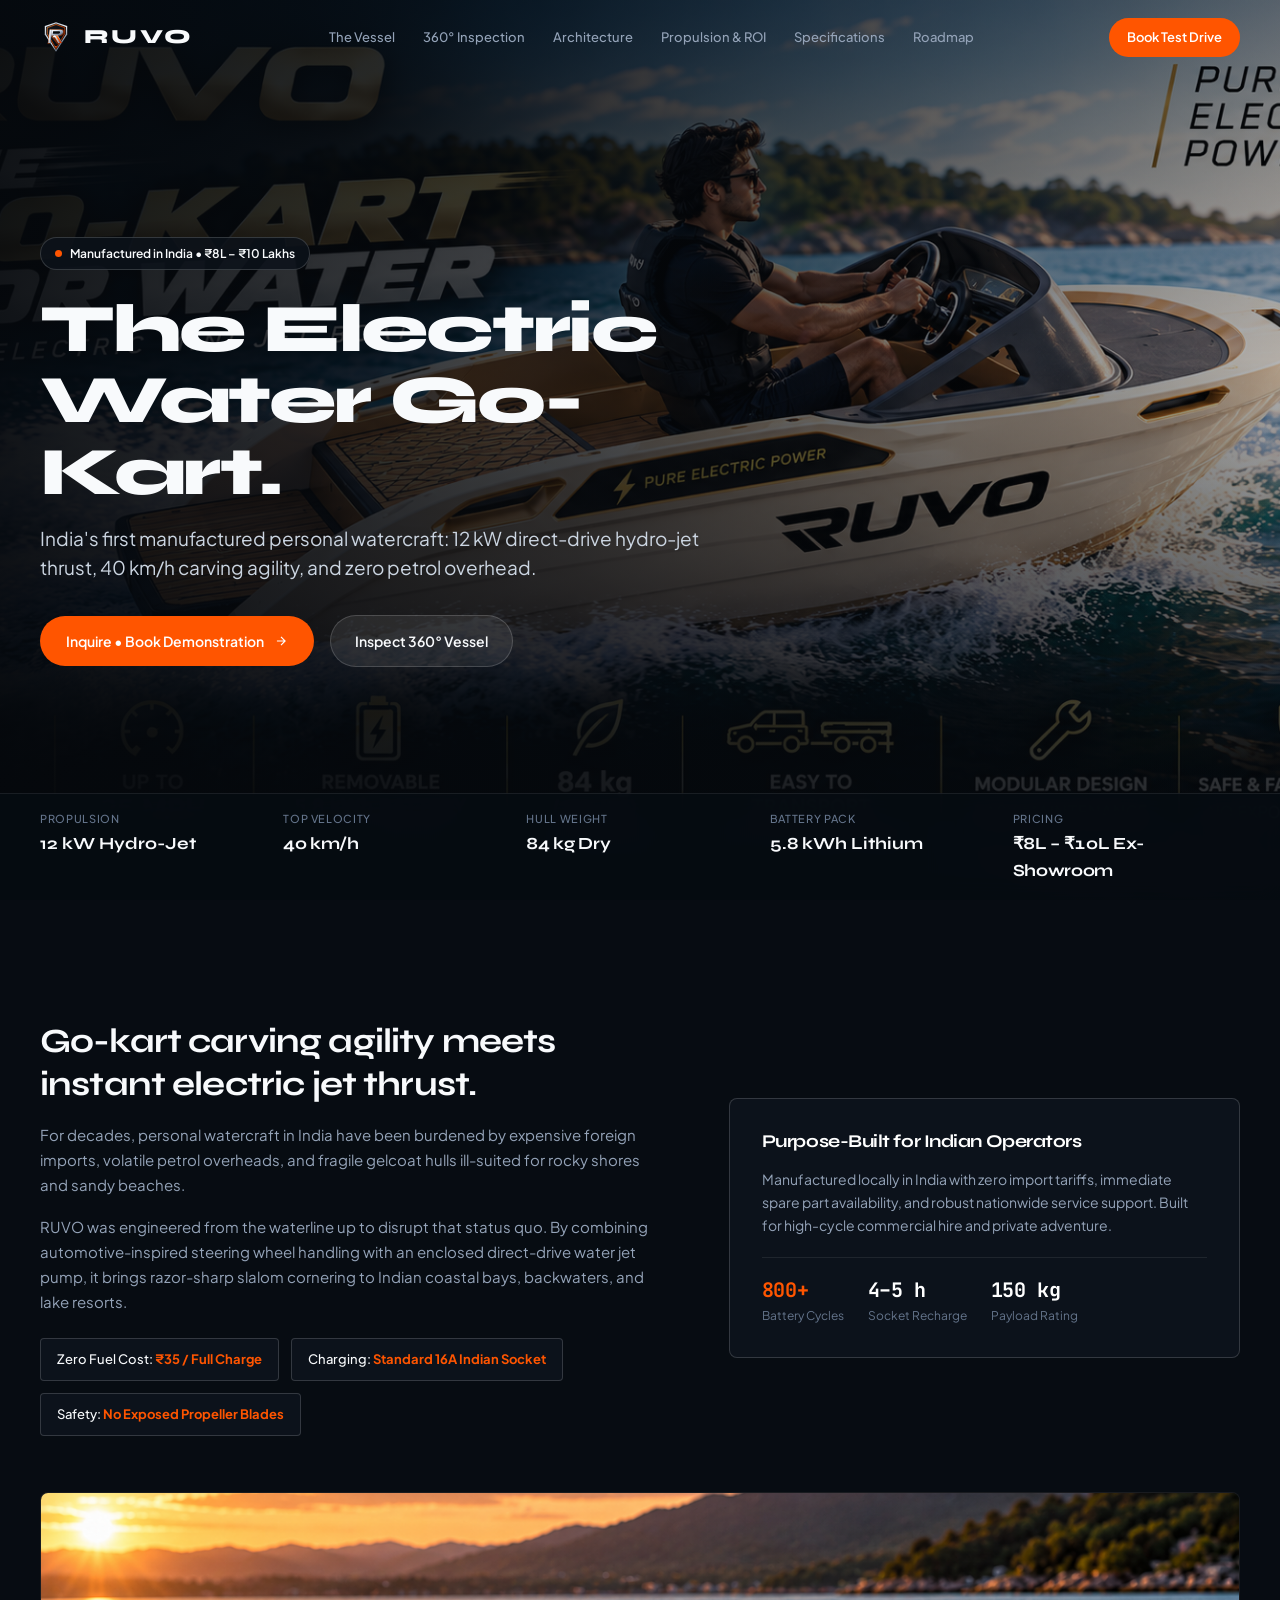
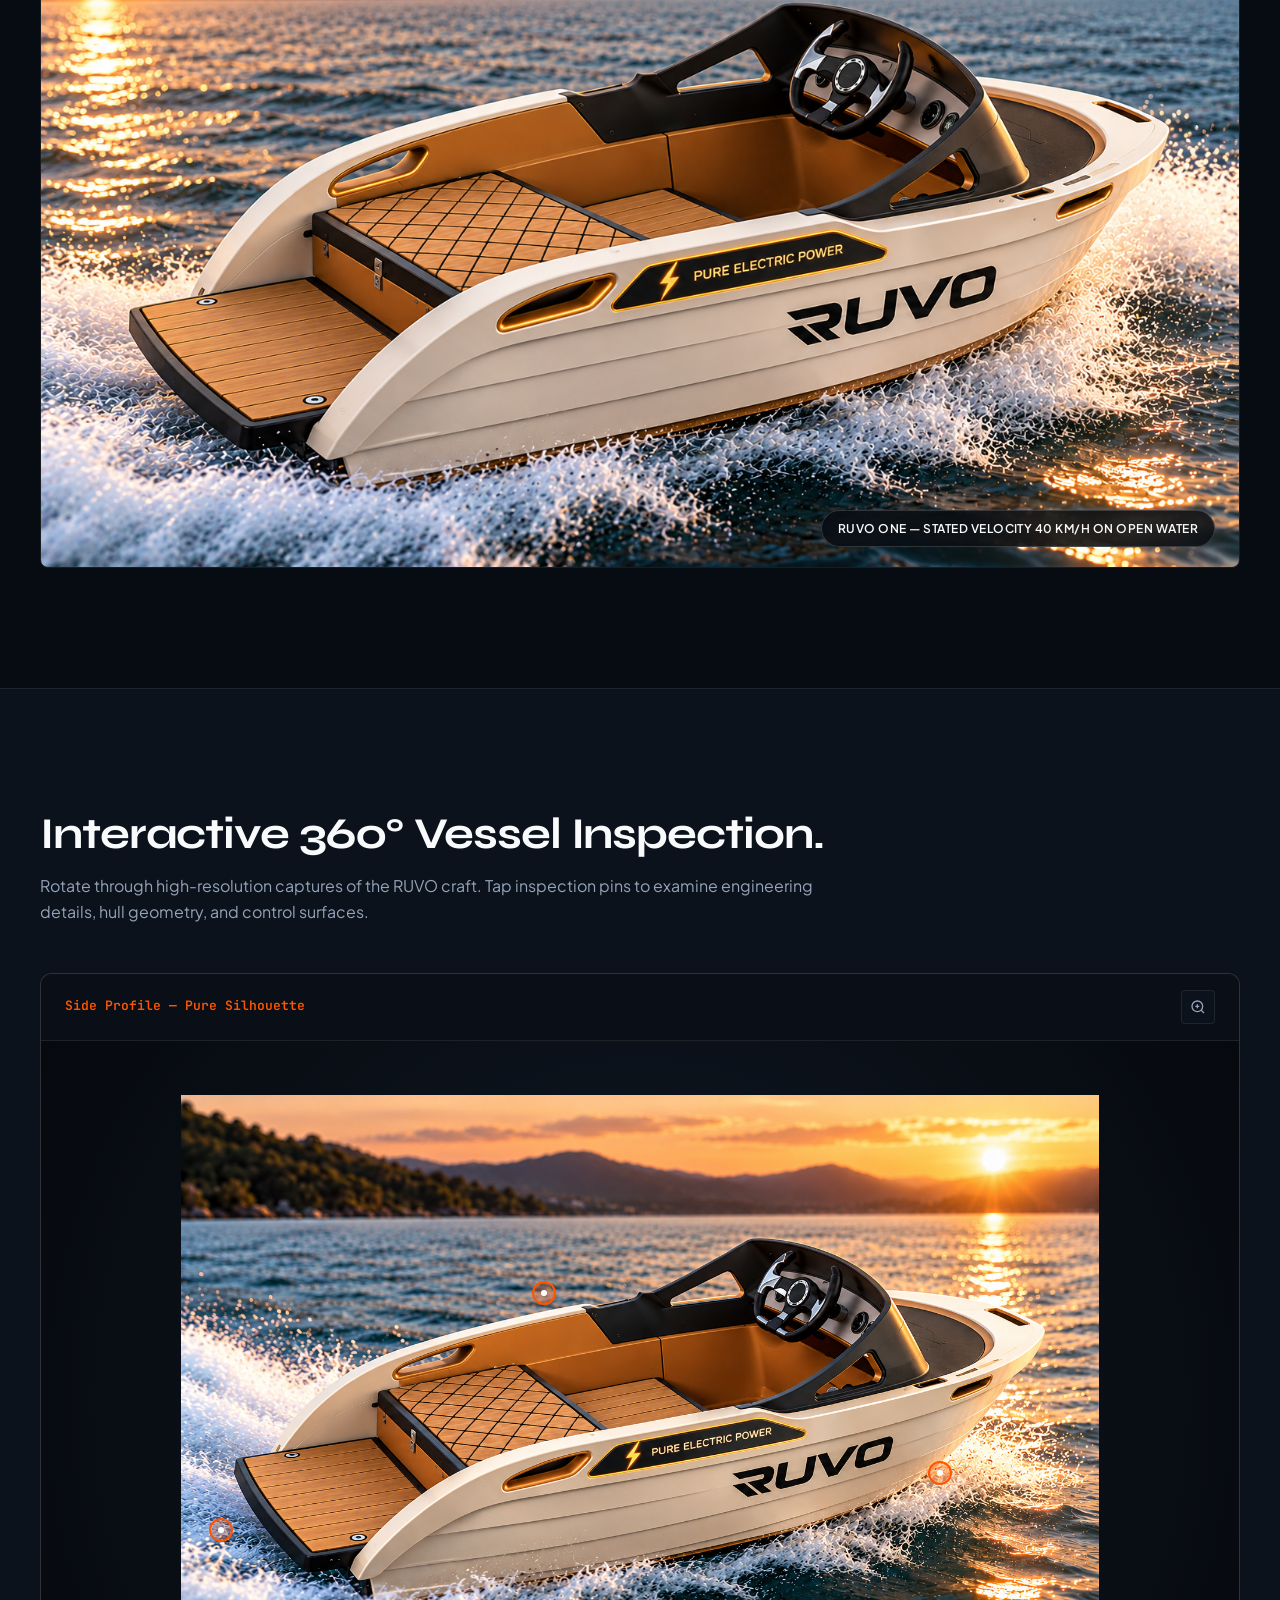
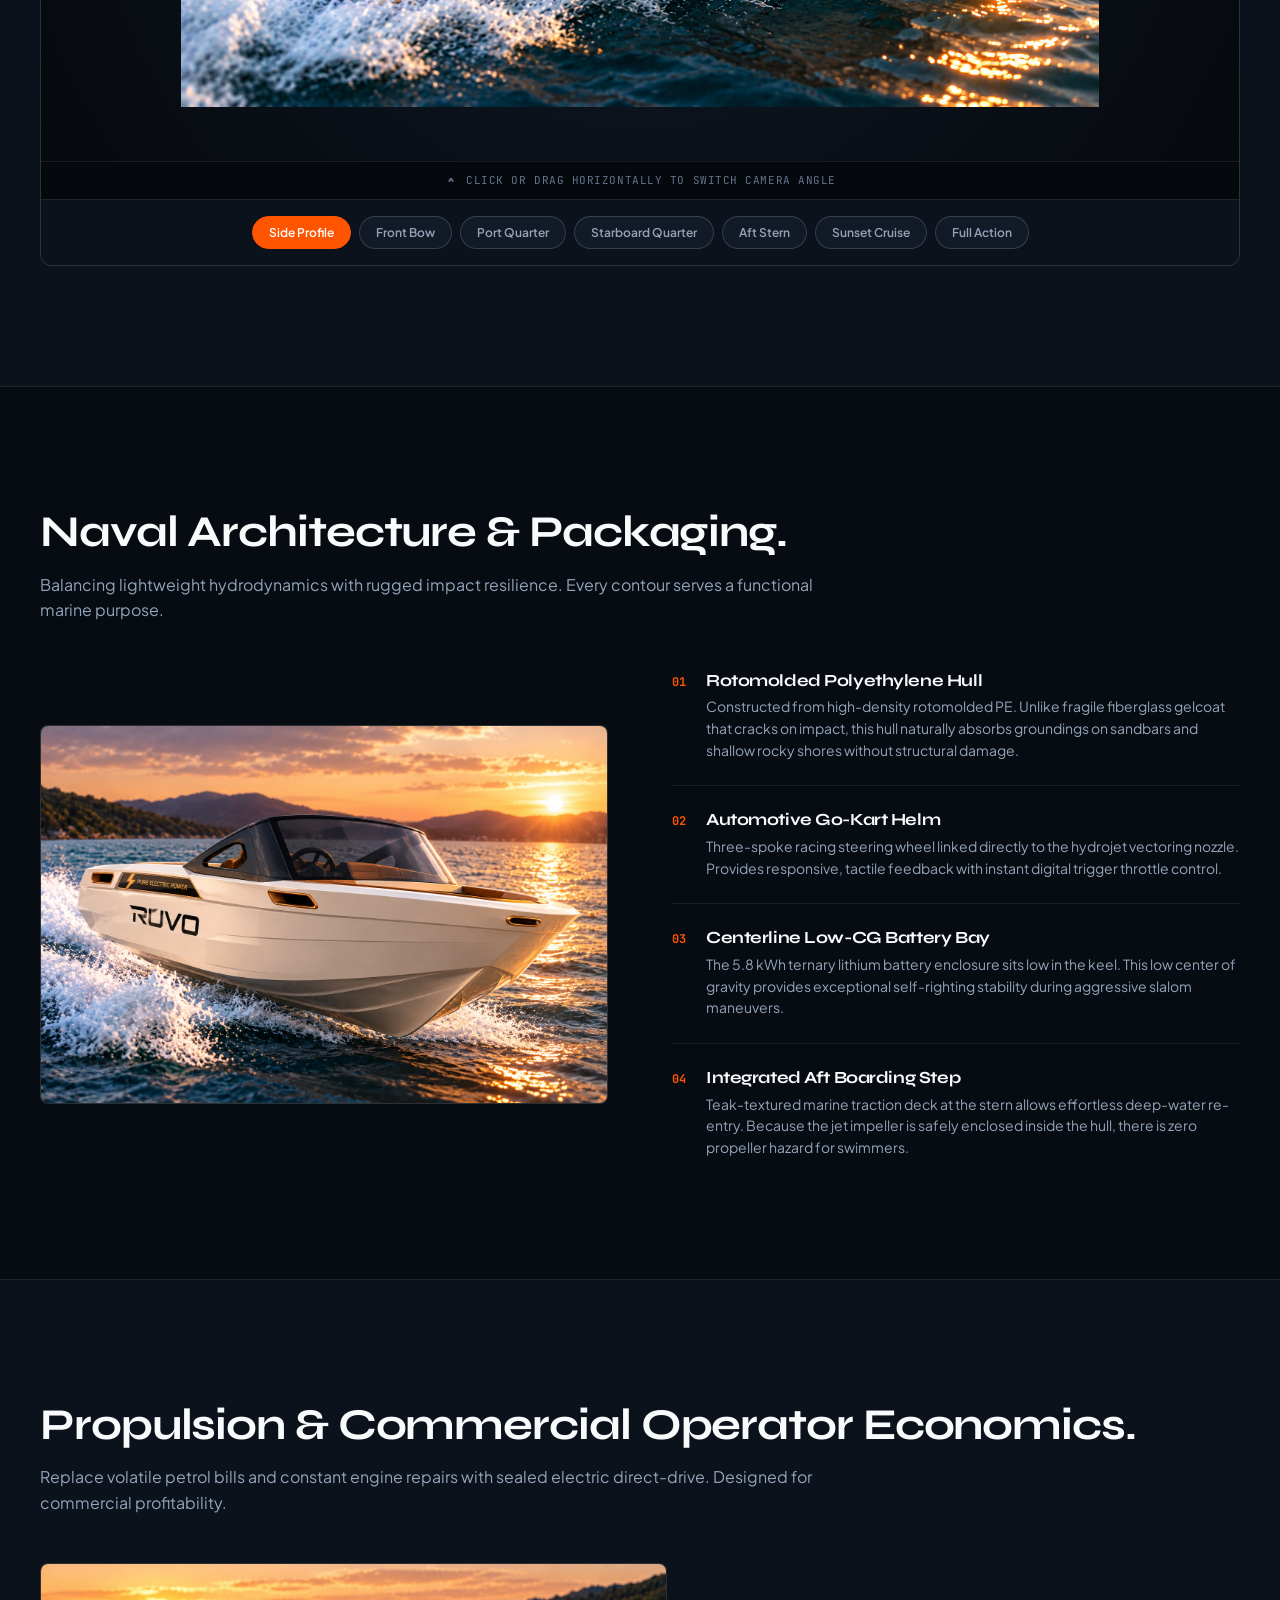
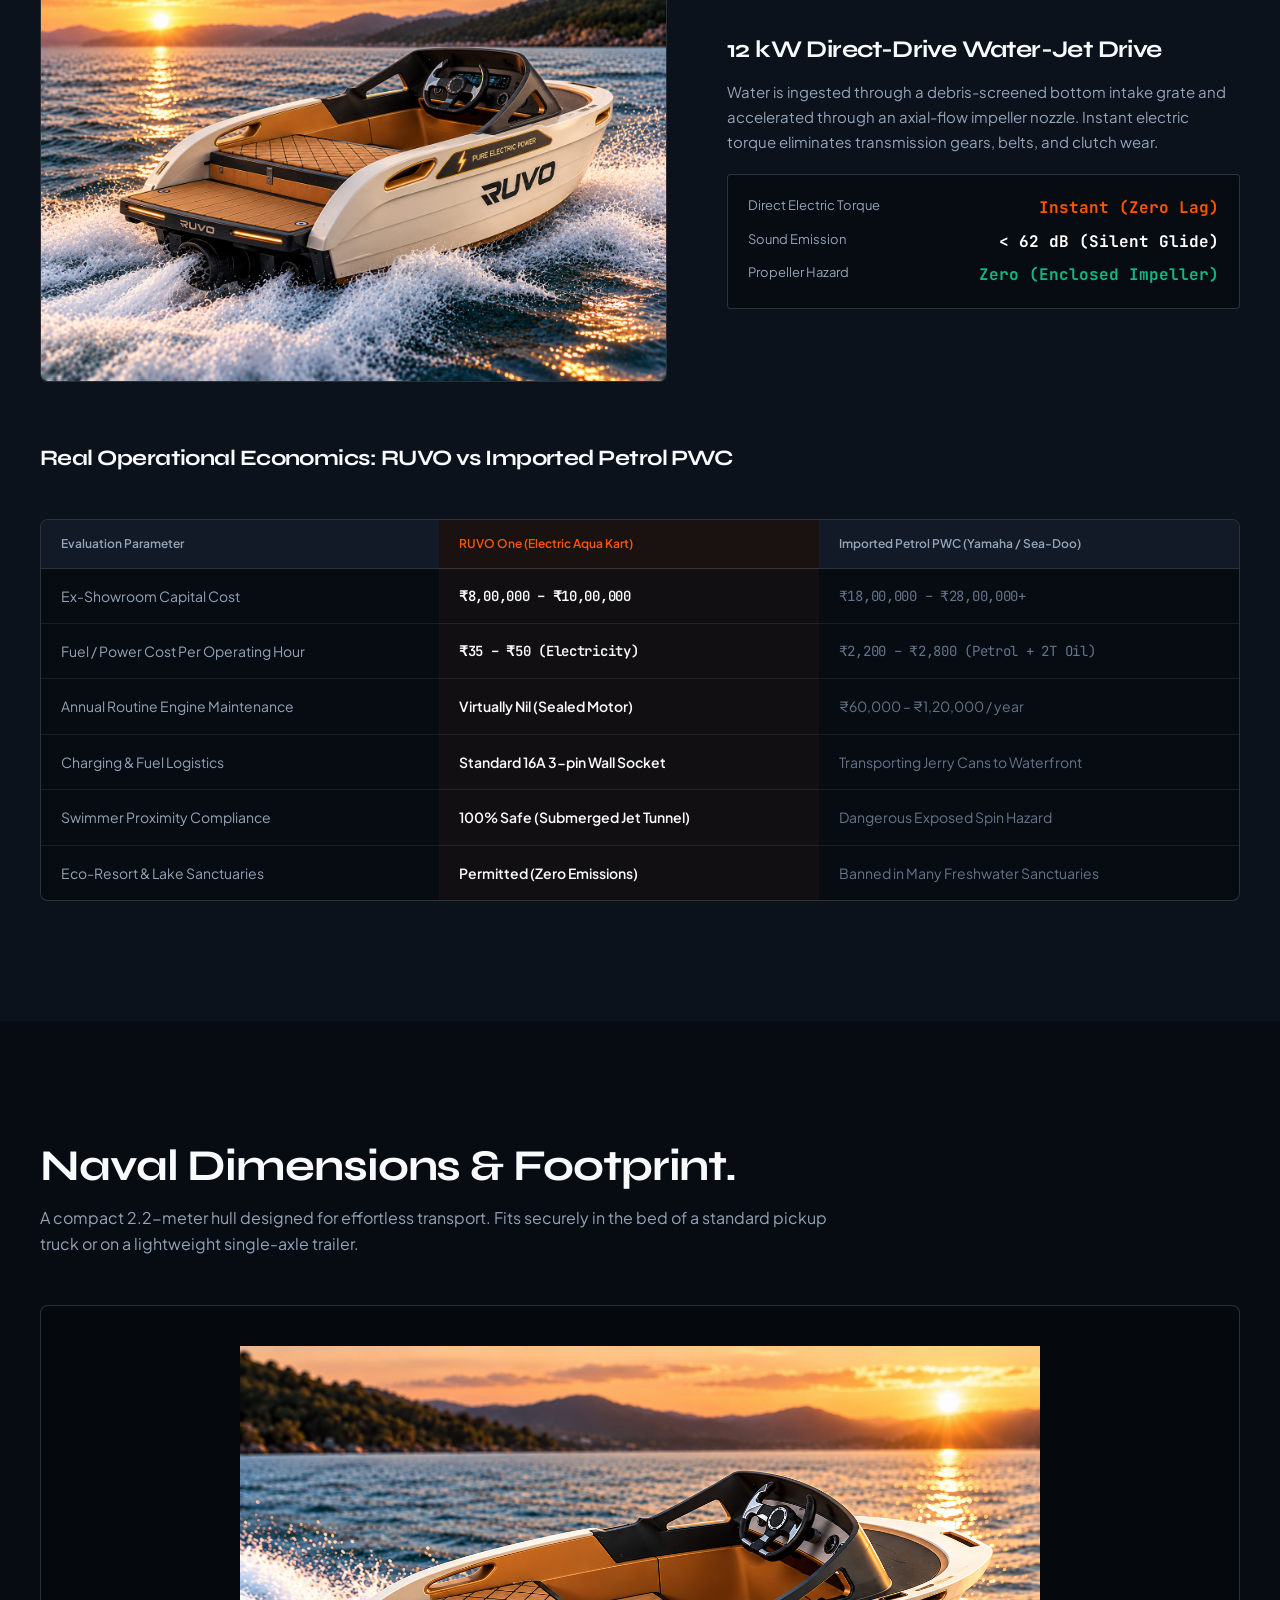
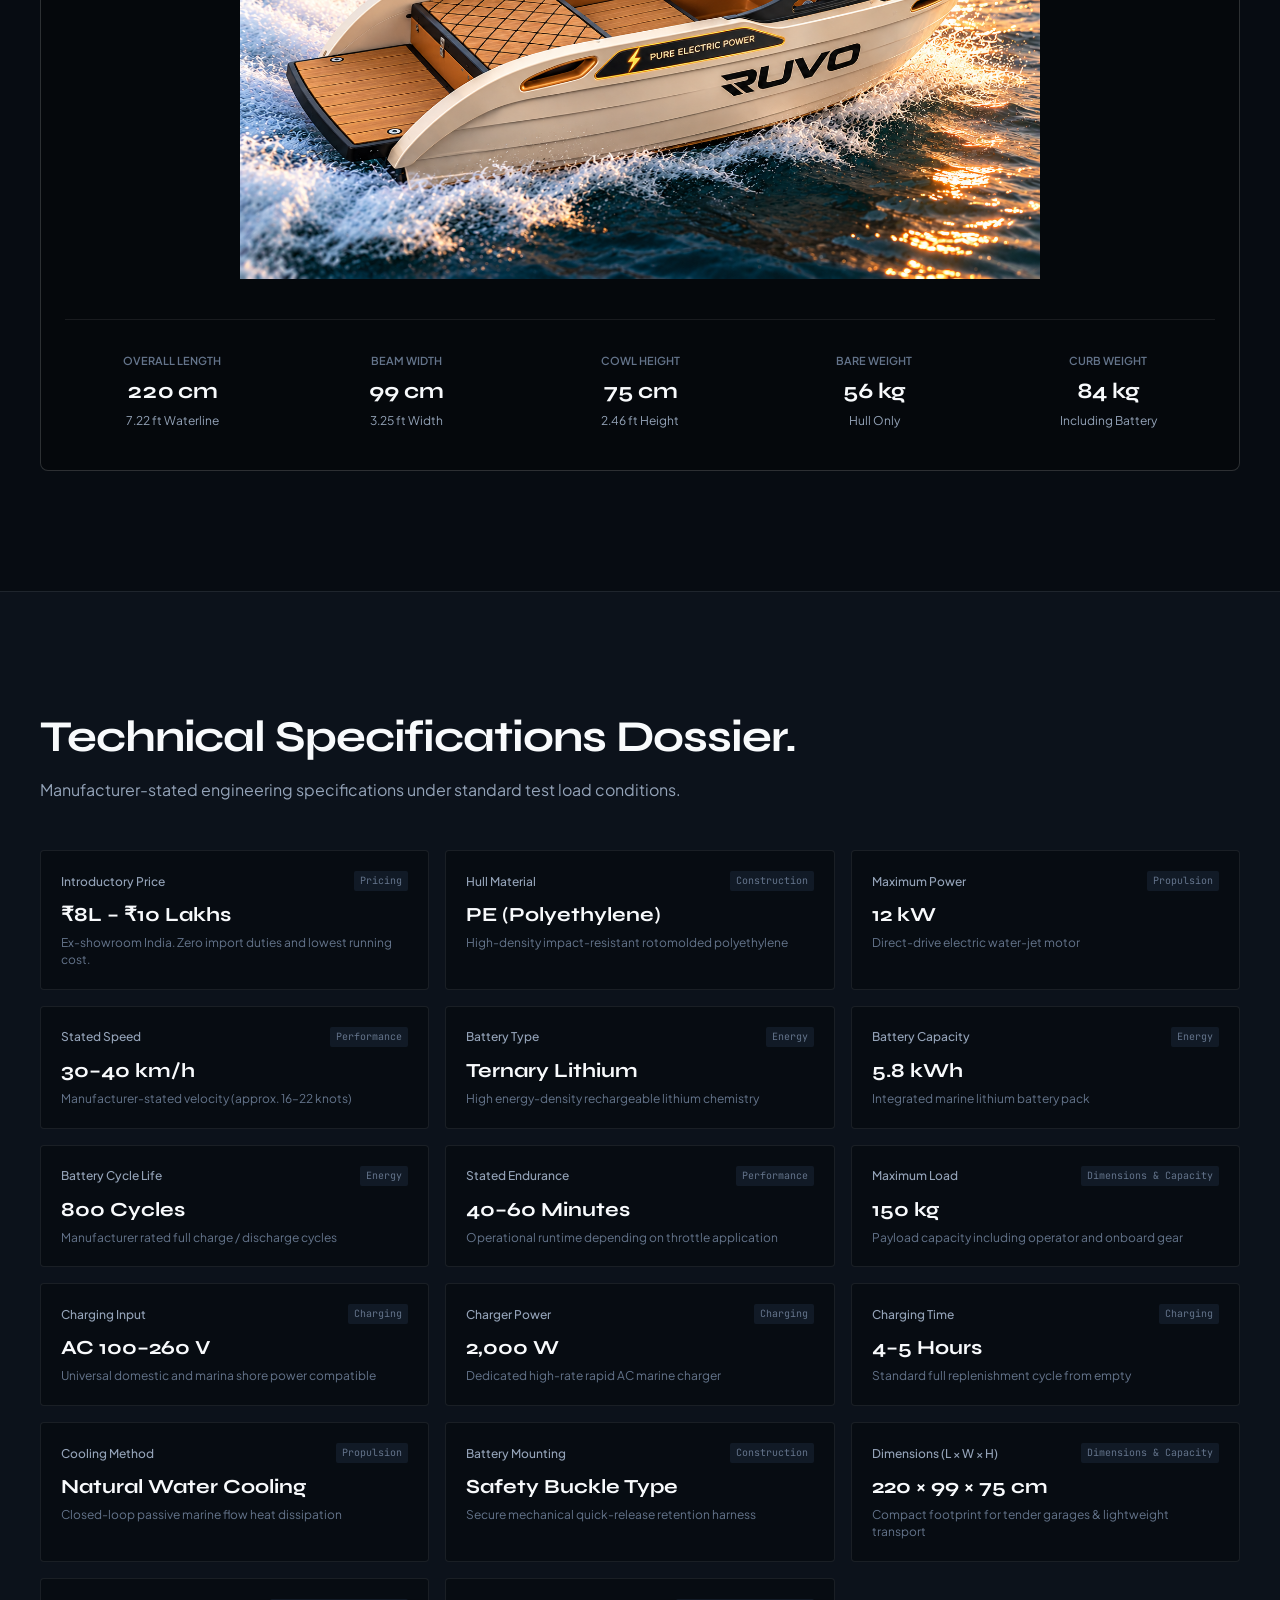
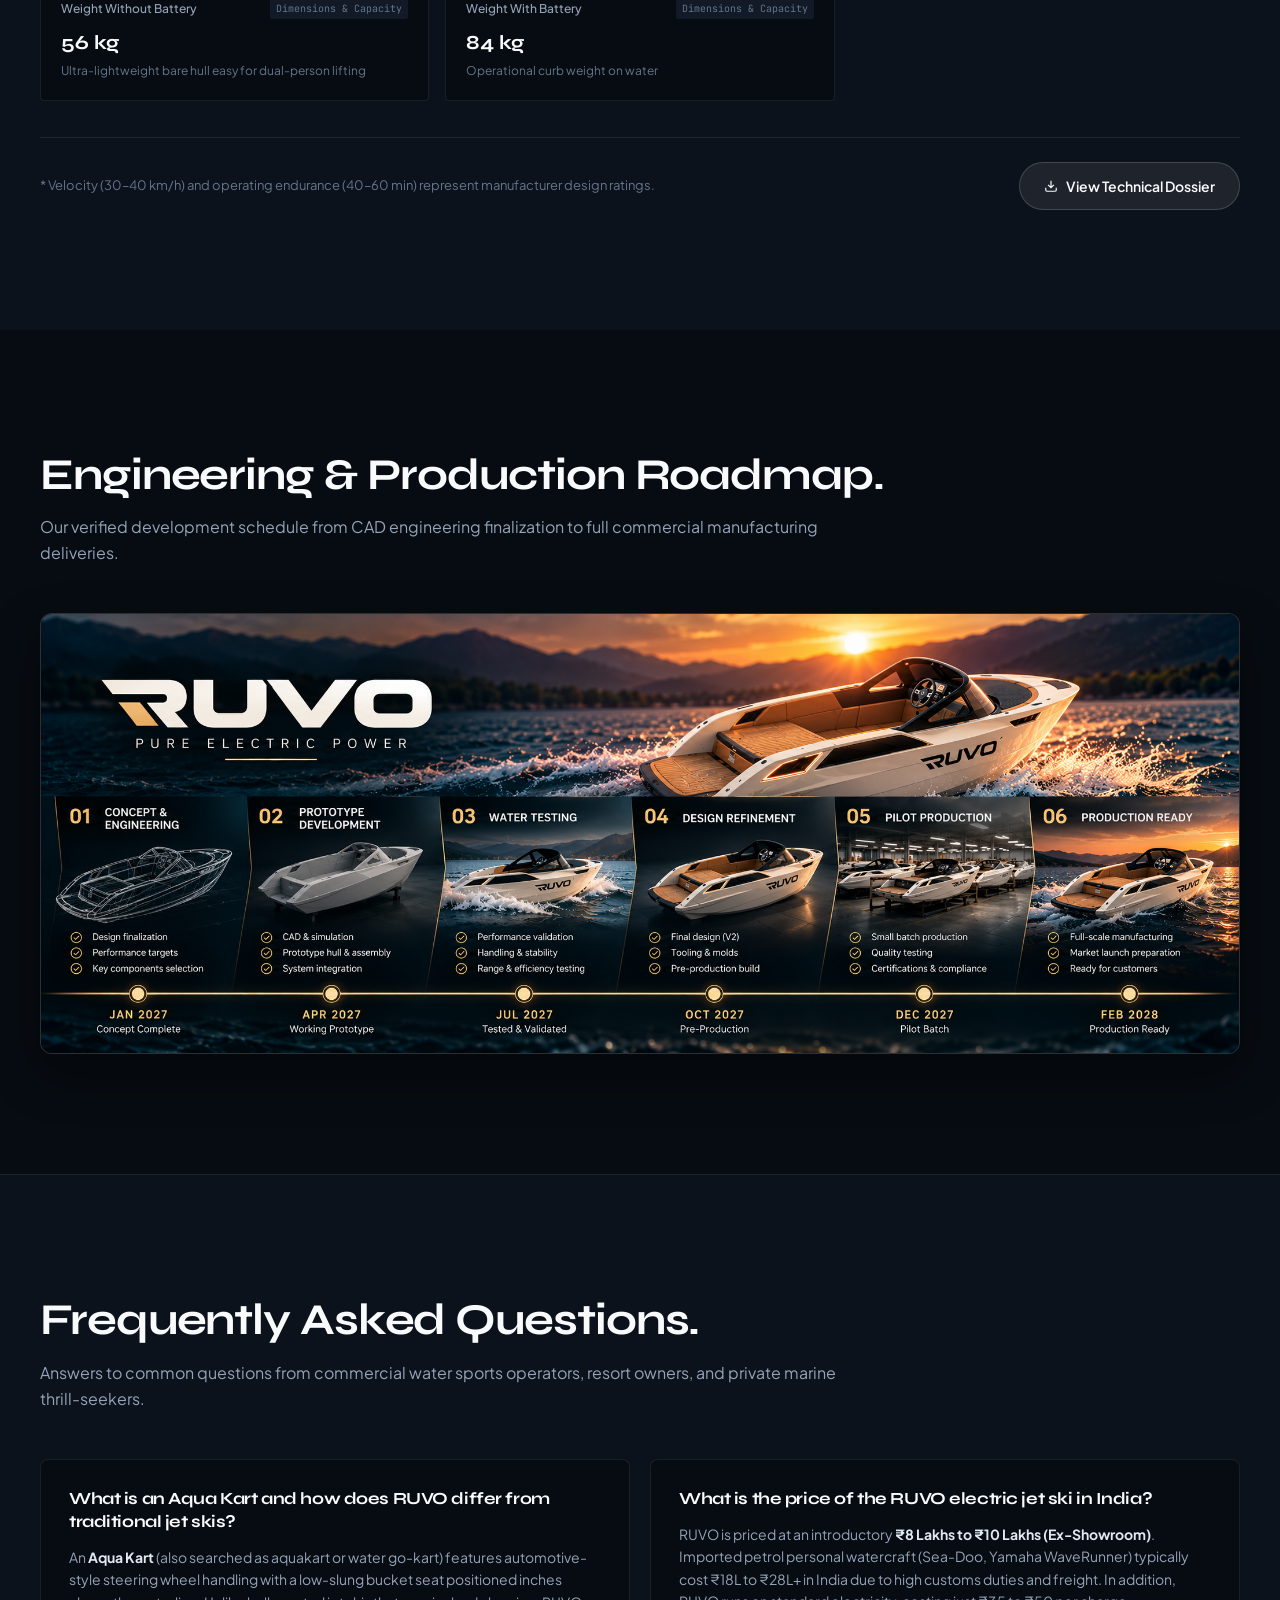
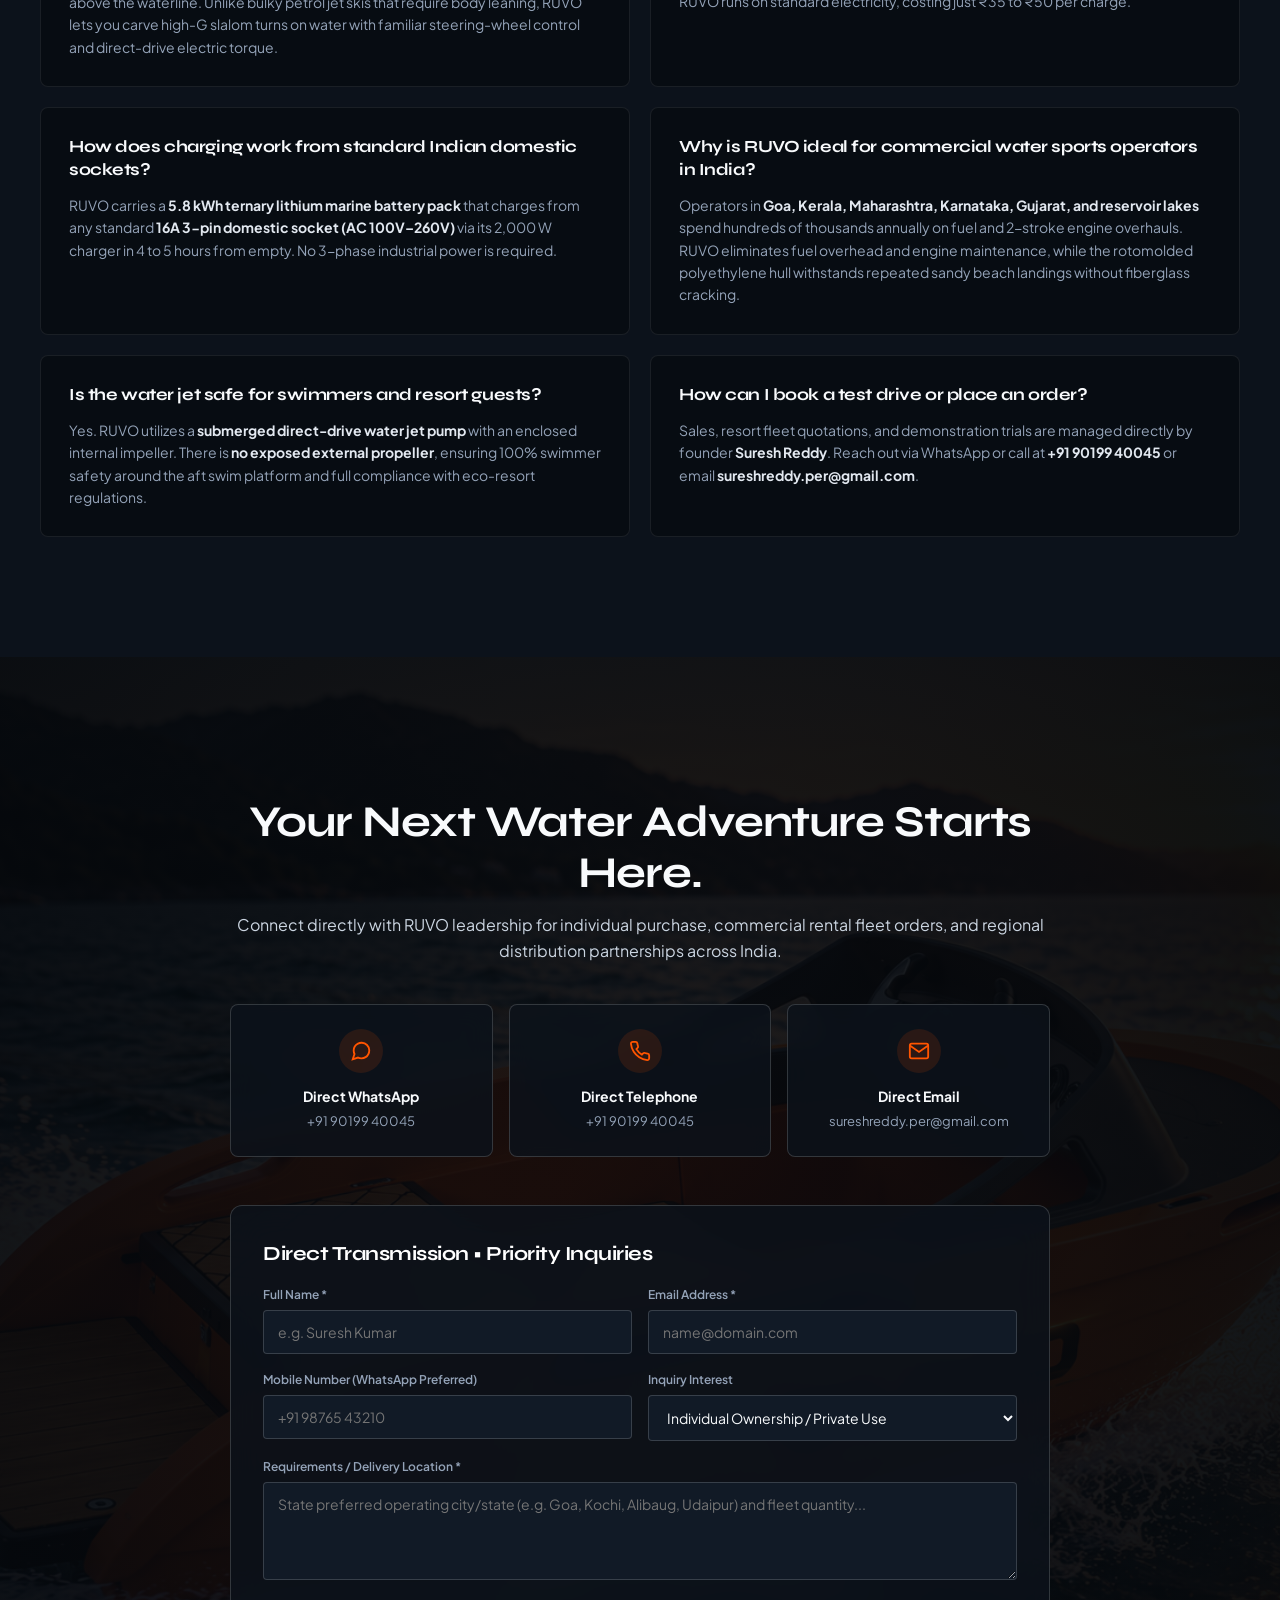
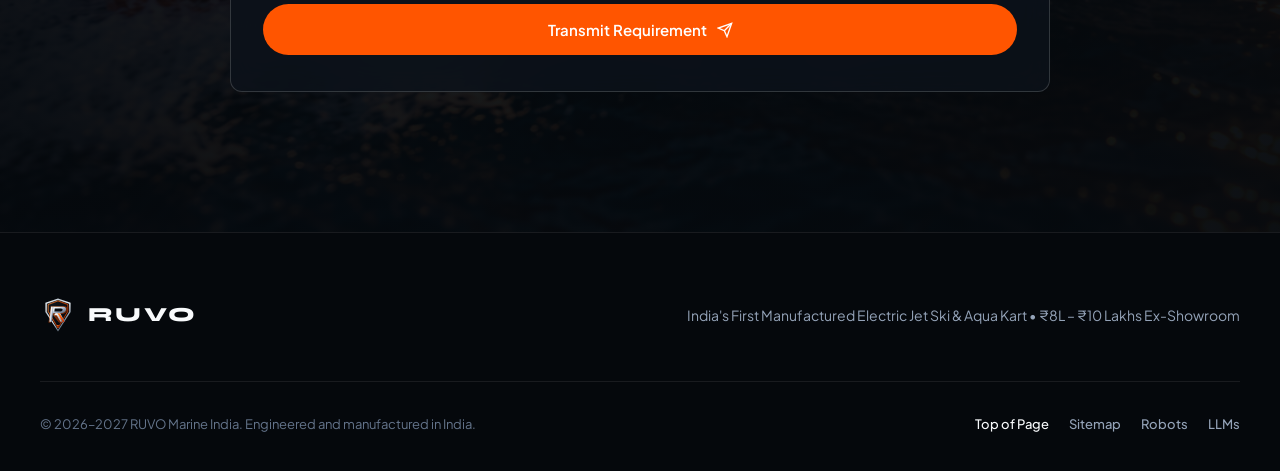
==== commit f4c4c3fb: "Refresh RUVO landing page and media assets Updated the site to a cleaner marine design system, swapp" ====
--- a/index.html
+++ b/index.html
@@ -3,40 +3,42 @@
 <head>
   <meta charset="UTF-8">
   <meta name="viewport" content="width=device-width, initial-scale=1.0">
-  <title>RUVO — India's First Electric Jet Ski &amp; Aqua Kart | Water Jet &amp; Hydrojet Watercraft India</title>
-  <meta name="description" content="RUVO is India's first manufactured electric jet ski, aqua kart (aquakart / aquacart / aqua cart), and water jet / hydrojet watercraft. 12 kW direct hydro-jet propulsion, 30–40 km/h, priced at ₹8L–₹10 Lakhs ex-showroom. Built for Indian water sports in Goa, Kerala, Maharashtra, and Karnataka. Contact Suresh Reddy (+91 90199 40045).">
-  <meta name="keywords" content="aquakart, aqua kart, aquacart, aqua cart, aquakarting, aqua karting, water go kart, water go-kart, aquatic go kart, waterkart, water kart, electric water kart, slalom water kart, go kart on water, jet ski, jetski, jet-ski, electric jet ski, electric jetski, battery jet ski, lithium jet ski, mini jet ski, mini jetski, compact jet ski, micro jet ski, lightweight jet ski, small jet ski, solo jet ski, single seater jet ski, personal watercraft india, PWC india, commercial PWC, waterjet, water jet, waterjet boat, water jet boat, water jet ski, waterjet ski, hydrojet, hydro jet, hydrojet boat, hydro jet boat, hydrojet watercraft, hydro jet watercraft, electric hydrojet, electric hydro jet, direct drive water jet, impeller jet boat, jet ski price in india, jetski price in india, electric jet ski price, aqua kart price in india, aquakart price, buy jet ski india, buy electric jet ski, jet ski for sale in india, cheapest jet ski in india, affordable jet ski india, jet ski under 10 lakhs, made in india jet ski, manufactured in india watercraft, indian jet ski manufacturer, sea doo alternative india, seadoo spark alternative, yamaha waverunner alternative india, kawasaki jet ski alternative, electric jetboard alternative, yacht tender jet ski, superyacht water toys, water sports business in india, start water sports rental, jet ski rental business, aqua kart rental goa, resort water sports equipment, lake tourism equipment india, zero fuel cost water sports, clean water sports india, goa jet ski, goa aqua kart, goa water sports equipment, calangute water sports, baga beach jet ski, kerala water sports, kochi jet ski, kovalam water sports, alleppey backwaters, alibaug water sports, mandwa jet ski, tarkarli water sports, malvan water sports, mumbai jet ski, gokarna water sports, rushikonda beach vizag, pondicherry water sports, daman water sports, diu water sports, udaipur lake boating, rishikesh water recreation, andaman jet ski, suresh reddy ruvo, ruvo marine india">
+  <title>RUVO — India's First Electric Jet Ski &amp; Aqua Kart | Water Jet &amp; Hydrojet Watercraft</title>
+  <meta name="description" content="RUVO is India's first manufactured electric jet ski, aqua kart (aquakart / aquacart), and direct-drive hydrojet personal watercraft. 12 kW electric thrust, 40 km/h, priced at ₹8L–₹10 Lakhs ex-showroom. Built for commercial water sports and personal adventure in Goa, Kerala, Maharashtra, and Karnataka.">
+  <meta name="keywords" content="aquakart, aqua kart, aquacart, aqua cart, aquakarting, aqua karting, water go kart, water go-kart, aquatic go kart, waterkart, water kart, electric water kart, slalom water kart, go kart on water, jet ski, jetski, jet-ski, electric jet ski, electric jetski, battery jet ski, lithium jet ski, mini jet ski, mini jetski, compact jet ski, micro jet ski, lightweight jet ski, small jet ski, personal watercraft india, PWC india, commercial PWC, waterjet, water jet, hydrojet, hydro jet, electric hydrojet, jet ski price in india, buy jet ski india, made in india jet ski, suresh reddy ruvo">
   <meta name="author" content="RUVO Marine India">
   <meta name="robots" content="index, follow, max-image-preview:large, max-snippet:-1, max-video-preview:-1">
   <link rel="canonical" href="https://ruvo.dpdns.org/">
-
-  <!-- Geo-Targeting & National Metadata for India Search Dominance -->
+  <meta name="google-site-verification" content="googlee2de47f57d15af36">
+  <meta name="google-site-verification" content="e2de47f57d15af36">
+
+  <!-- Geo-Targeting & National Metadata -->
   <meta name="geo.region" content="IN">
   <meta name="geo.placename" content="India">
   <meta name="geo.position" content="20.5937;78.9629">
   <meta name="ICBM" content="20.5937, 78.9629">
   <meta name="DC.title" content="RUVO — India's First Electric Jet Ski &amp; Aqua Kart (Hydro-Jet)">
   <meta name="DC.creator" content="RUVO Marine India">
-  <meta name="DC.subject" content="aquakart, aqua kart, aquacart, aqua cart, jet ski, jetski, waterjet, water jet, hydrojet, hydro jet, water go kart, electric jet ski, PWC, mini jet ski, sea doo alternative, water sports equipment india, goa jet ski, kerala water sports, suresh reddy ruvo">
+  <meta name="DC.subject" content="aquakart, aqua kart, aquacart, jet ski, waterjet, hydrojet, water go kart, electric jet ski, PWC, made in india">
   <meta name="DC.coverage" content="India">
   <meta name="DC.language" content="en-IN">
 
   <!-- Open Graph / Social Meta -->
   <meta property="og:type" content="product">
   <meta property="og:site_name" content="RUVO Marine India">
-  <meta property="og:title" content="RUVO — India's First Electric Jet Ski &amp; Aqua Kart (Hydro-Jet)">
-  <meta property="og:description" content="India's first manufactured electric jet ski &amp; aqua kart. 12 kW hydro-jet thrust, go-kart carving agility, ₹8L–₹10 Lakhs ex-showroom. Built for Indian water sports.">
+  <meta property="og:title" content="RUVO — India's First Electric Jet Ski &amp; Aqua Kart">
+  <meta property="og:description" content="India's first manufactured electric jet ski &amp; aqua kart. 12 kW direct hydro-jet thrust, go-kart carving agility, ₹8L–₹10 Lakhs ex-showroom. Built for Indian water sports.">
   <meta property="og:url" content="https://ruvo.dpdns.org/">
-  <meta property="og:image" content="https://ruvo.dpdns.org/assets/images/hero-watercraft-calm.png">
-  <meta property="og:image:width" content="1200">
-  <meta property="og:image:height" content="675">
+  <meta property="og:image" content="https://ruvo.dpdns.org/assets/images/ruvo-thumbnail.png">
+  <meta property="og:image:width" content="1254">
+  <meta property="og:image:height" content="1254">
   <meta property="og:locale" content="en_IN">
   <meta name="twitter:card" content="summary_large_image">
   <meta name="twitter:title" content="RUVO — India's First Electric Jet Ski &amp; Aqua Kart">
-  <meta name="twitter:description" content="12 kW water jet / hydro jet electric watercraft manufactured in India. ₹8L–₹10 Lakhs ex-showroom. Zero petrol overhead.">
-  <meta name="twitter:image" content="https://ruvo.dpdns.org/assets/images/hero-watercraft-calm.png">
-
-  <!-- JSON-LD Structured Data Schema for Google & AI Scrapers (ChatGPT, Claude, Perplexity, Gemini) -->
+  <meta name="twitter:description" content="12 kW water-jet / hydro-jet electric watercraft manufactured in India. ₹8L–₹10 Lakhs ex-showroom. Zero petrol overhead.">
+  <meta name="twitter:image" content="https://ruvo.dpdns.org/assets/images/ruvo-hero.png">
+
+  <!-- JSON-LD Structured Data Schema for Google & AI Scrapers -->
   <script type="application/ld+json">
   {
     "@context": "https://schema.org/",
@@ -53,25 +55,20 @@
           "RUVO Jet Ski",
           "RUVO Jetski",
           "RUVO Electric Jet Ski India",
-          "RUVO Water Jet Ski",
-          "RUVO Waterjet Watercraft",
-          "RUVO Hydrojet Boat",
-          "RUVO Hydro Jet Watercraft",
           "RUVO Water Go Kart",
-          "RUVO Waterkart",
           "RUVO Mini Jet Ski",
-          "RUVO Electric PWC",
           "RUVO Personal Watercraft India"
         ],
-        "keywords": "aquakart, aqua kart, aquacart, aqua cart, aquakarting, water go kart, water go-kart, jet ski, jetski, electric jet ski, mini jet ski, waterjet, water jet, hydrojet, hydro jet, personal watercraft india, PWC, sea doo spark alternative, yamaha waverunner alternative, water sports equipment india, buy jet ski india, jet ski price in india",
+        "keywords": "aquakart, aqua kart, aquacart, jet ski, electric jet ski, mini jet ski, waterjet, hydrojet, water go kart, PWC india",
         "image": [
-          "https://ruvo.dpdns.org/assets/images/hero-watercraft-calm.png",
-          "https://ruvo.dpdns.org/assets/images/experience-action-speed.png",
-          "https://ruvo.dpdns.org/assets/images/view-profile.png",
-          "https://ruvo.dpdns.org/assets/images/view-bow.png",
-          "https://ruvo.dpdns.org/assets/images/propulsion-jet-power.png"
+          "https://ruvo.dpdns.org/assets/images/ruvo-hero.png",
+          "https://ruvo.dpdns.org/assets/images/ruvo-thumbnail.png",
+          "https://ruvo.dpdns.org/assets/images/ruvo-side.png",
+          "https://ruvo.dpdns.org/assets/images/ruvo-front.png",
+          "https://ruvo.dpdns.org/assets/images/ruvo-rear.png",
+          "https://ruvo.dpdns.org/assets/images/ruvo-sunset.png"
         ],
-        "description": "India's first manufactured electric jet ski, aqua kart (aquacart / aquakart / aqua cart), and hydro-jet personal watercraft. Features 12 kW electric water-jet / hydro-jet direct propulsion, 84 kg curb weight, 5.8 kWh ternary lithium battery, and 30–40 km/h top speed. Designed for commercial water sports and private thrill-seekers in India.",
+        "description": "India's first manufactured electric jet ski, aqua kart, and hydro-jet personal watercraft. Features 12 kW electric direct propulsion, 84 kg curb weight, 5.8 kWh ternary lithium battery, and 40 km/h top speed.",
         "brand": {
           "@type": "Brand",
           "name": "RUVO Marine India"
@@ -79,171 +76,37 @@
         "manufacturer": {
           "@type": "Organization",
           "name": "RUVO Marine India",
-          "url": "https://ruvo.dpdns.org"
+          "url": "https://ruvo.dpdns.org/",
+          "founder": {
+            "@type": "Person",
+            "name": "Suresh Reddy",
+            "telephone": "+919019940045",
+            "email": "sureshreddy.per@gmail.com"
+          }
         },
-        "countryOfOrigin": {
-          "@type": "Country",
-          "name": "India"
-        },
-        "category": "Personal Watercraft / Aqua Kart / Jet Ski",
         "offers": {
           "@type": "AggregateOffer",
           "priceCurrency": "INR",
           "lowPrice": "800000",
           "highPrice": "1000000",
-          "price": "800000",
-          "offerCount": "1",
+          "priceValidUntil": "2027-12-31",
           "itemCondition": "https://schema.org/NewCondition",
-          "availability": "https://schema.org/InStock",
-          "priceValidUntil": "2027-12-31",
-          "areaServed": {
-            "@type": "Country",
-            "name": "India"
-          },
-          "seller": {
-            "@type": "Person",
-            "name": "Suresh Reddy",
-            "telephone": "+919019940045",
-            "email": "sureshreddy.per@gmail.com"
-          }
-        }
-      },
-      {
-        "@type": "LocalBusiness",
-        "@id": "https://ruvo.dpdns.org/#business",
-        "name": "RUVO Marine India — Electric Jet Ski & Aqua Kart Manufacturer",
-        "url": "https://ruvo.dpdns.org",
-        "telephone": "+919019940045",
-        "email": "sureshreddy.per@gmail.com",
-        "priceRange": "₹8,00,000 - ₹10,00,000",
-        "address": {
-          "@type": "PostalAddress",
-          "addressCountry": "IN"
-        },
-        "areaServed": [
-          "India",
-          "Goa",
-          "Kerala",
-          "Maharashtra",
-          "Karnataka",
-          "Tamil Nadu",
-          "Andhra Pradesh",
-          "Gujarat",
-          "Rajasthan",
-          "Uttarakhand"
-        ],
-        "description": "Manufacturer of India's first electric jet ski, aqua kart (aquakart / aquacart), and hydro-jet personal watercraft for commercial water sports and recreational owners."
-      },
-      {
-        "@type": "FAQPage",
-        "@id": "https://ruvo.dpdns.org/#faq",
-        "mainEntity": [
-          {
-            "@type": "Question",
-            "name": "What is an Aqua Kart (Aquacart) and how does RUVO work?",
-            "acceptedAnswer": {
-              "@type": "Answer",
-              "text": "An Aqua Kart (also spelled aquakart, aqua cart, or aquacart) is a high-performance water go-kart combining low-slung bucket seating, automotive steering wheel controls, and instant electric torque. RUVO is India's first manufactured electric aqua kart and jet ski, utilizing a 12 kW direct-drive hydro-jet / water-jet pump to deliver thrilling slalom carving turns across water."
-            }
-          },
-          {
-            "@type": "Question",
-            "name": "What is the price of an electric jet ski or aqua kart in India?",
-            "acceptedAnswer": {
-              "@type": "Answer",
-              "text": "The RUVO electric jet ski and aqua kart is priced at ₹8 Lakhs to ₹10 Lakhs (Ex-Showroom India). This makes it less than half the cost of imported petrol jet skis (which cost ₹18L to ₹30L in India), with zero recurring petrol expenses and minimal maintenance."
-            }
-          },
-          {
-            "@type": "Question",
-            "name": "Is RUVO manufactured in India?",
-            "acceptedAnswer": {
-              "@type": "Answer",
-              "text": "Yes, RUVO is proudly designed, engineered, and manufactured in India. This ensures 100% local spare parts availability, zero import duty markups, and dedicated manufacturer support for Indian commercial water sports operators and private buyers."
-            }
-          },
-          {
-            "@type": "Question",
-            "name": "What is the propulsion system of the RUVO aqua kart?",
-            "acceptedAnswer": {
-              "@type": "Answer",
-              "text": "RUVO uses an enclosed 12 kW electric water-jet / hydro-jet drive powered by a 5.8 kWh ternary lithium battery pack. Because the impeller is fully enclosed inside the hull tunnel with no exposed propellers, it is exceptionally safe for swimmers and recreational water sports."
-            }
-          },
-          {
-            "@type": "Question",
-            "name": "How does RUVO compare to imported petrol jet skis (Sea-Doo, Yamaha WaveRunner) in India?",
-            "acceptedAnswer": {
-              "@type": "Answer",
-              "text": "Imported petrol jet skis cost ₹18 Lakhs to ₹32 Lakhs in India and burn ₹4,000–₹6,000 per day in petrol and 2-stroke oil. RUVO costs only ₹8L–₹10L ex-showroom, uses under ₹75 of domestic electricity per full charge, requires zero engine servicing, and features an impact-resistant rotomolded polyethylene hull that won't crack on beaches."
-            }
-          },
-          {
-            "@type": "Question",
-            "name": "Can RUVO serve as an alternative to Sea-Doo Spark or Yamaha WaveRunner in India?",
-            "acceptedAnswer": {
-              "@type": "Answer",
-              "text": "Yes, RUVO is the ideal indigenous alternative to imported Sea-Doo Spark and Yamaha WaveRunner models. While imported petrol PWCs cost ₹18L to ₹30L+ in India with high import customs and burn ₹4,000–₹6,000 daily in fuel, RUVO is manufactured in India for ₹8L–₹10L ex-showroom with zero petrol costs, standard 16A plug charging, and instant domestic spare parts availability."
-            }
-          },
-          {
-            "@type": "Question",
-            "name": "How to start a commercial Aqua Karting or water sports rental business in India with RUVO?",
-            "acceptedAnswer": {
-              "@type": "Answer",
-              "text": "RUVO enables water sports operators, resorts, and lake concessions to launch commercial Aqua Karting tracks and jet ski fleets with zero petrol overheads. Recharging costs under ₹75 per craft per session via 16A wall sockets. Fleet packages, commercial quotations, and operator trials are supported directly by Suresh Reddy (+91 90199 40045 / sureshreddy.per@gmail.com)."
-            }
-          },
-          {
-            "@type": "Question",
-            "name": "How is the RUVO jet ski charged in India?",
-            "acceptedAnswer": {
-              "@type": "Answer",
-              "text": "RUVO charges from any standard Indian single-phase 16A wall socket (AC 100V–260V) using its included 2,000 W fast charger. A full charge takes 4 to 5 hours, providing 40 to 60 minutes of high-speed stated water sports runtime."
-            }
-          },
-          {
-            "@type": "Question",
-            "name": "Where can RUVO be operated for water sports and tourism in India?",
-            "acceptedAnswer": {
-              "@type": "Answer",
-              "text": "RUVO is ideal for coastal beaches and backwaters in Goa, Kerala (Kochi, Kovalam, Alleppey), Maharashtra (Alibaug, Mandwa, Malvan), Karnataka (Gokarna, Karwar), Andhra Pradesh (Vizag), Gujarat (Daman, Diu), and eco-sensitive inland lakes like Lake Pichola (Udaipur) and Rishikesh where noisy petrol engines are restricted."
-            }
-          },
-          {
-            "@type": "Question",
-            "name": "How can I buy or book a RUVO electric jet ski in India?",
-            "acceptedAnswer": {
-              "@type": "Answer",
-              "text": "You can contact Suresh Reddy directly via WhatsApp or phone at +91 90199 40045 or by email at sureshreddy.per@gmail.com for private ownership bookings, resort fleet packages, and commercial water sports dealership inquiries across India."
-            }
-          }
-        ]
-      },
-      {
-        "@type": "WebSite",
-        "@id": "https://ruvo.dpdns.org/#website",
-        "url": "https://ruvo.dpdns.org/",
-        "name": "RUVO Marine India",
-        "potentialAction": {
-          "@type": "SearchAction",
-          "target": "https://ruvo.dpdns.org/?q={search_term_string}",
-          "query-input": "required name=search_term_string"
+          "availability": "https://schema.org/PreOrder"
         }
       }
     ]
   }
   </script>
 
-  <!-- Google Fonts -->
+  <!-- Typography: Syne, Plus Jakarta Sans, JetBrains Mono -->
   <link rel="preconnect" href="https://fonts.googleapis.com">
   <link rel="preconnect" href="https://fonts.gstatic.com" crossorigin>
-  <link href="https://fonts.googleapis.com/css2?family=Cinzel:wght@400;500;600;700&family=Playfair+Display:ital,wght@0,400;0,500;1,400&family=Plus+Jakarta+Sans:wght@300;400;500;600&family=Space+Mono:wght@400;700&display=swap" rel="stylesheet">
+  <link href="https://fonts.googleapis.com/css2?family=JetBrains+Mono:wght@400;500;600&family=Plus+Jakarta+Sans:wght@300;400;500;600;700&family=Syne:wght@500;600;700;800&display=swap" rel="stylesheet">
 
   <!-- Stylesheet -->
   <link rel="stylesheet" href="css/style.css">
 
-  <!-- Brand Favicon & Touch Icons -->
+  <!-- Favicons -->
   <link rel="icon" type="image/svg+xml" href="assets/images/favicon.svg">
   <link rel="icon" type="image/png" sizes="32x32" href="assets/images/favicon-32x32.png">
   <link rel="icon" type="image/png" sizes="16x16" href="assets/images/favicon-16x16.png">
@@ -252,414 +115,433 @@
 </head>
 <body>
 
-  <!-- ROM Boats Inspired Architectural Vertical Lines & Coordinate Crosses -->
-  <div class="arch-grid-lines" aria-hidden="true">
-    <div class="arch-grid-container">
-      <div class="arch-line"><span class="line-cross">+</span></div>
-      <div class="arch-line"><span class="line-cross">+</span></div>
-      <div class="arch-line"><span class="line-cross">+</span></div>
-      <div class="arch-line"><span class="line-cross">+</span></div>
-    </div>
-  </div>
-
-  <!-- ========================================================================
-       2. Site Header
-       ======================================================================== -->
+  <!-- Masthead Navigation -->
   <header class="site-header" id="site-header">
-    <a href="#hero" class="header-brand" aria-label="RUVO Home">
-      <img src="assets/images/logo-mark.svg" alt="RUVO Logo Emblem" class="brand-crest-icon" width="36" height="36">
-      <div class="brand-title-wrap">
-        <div class="brand-title-row">
-          <span class="brand-logo-text" data-bind="brand-name">RUVO</span>
-          <span class="brand-logo-dot"></span>
-        </div>
-        <span class="brand-tagline-micro">Electric Watercraft</span>
-      </div>
-    </a>
-
-    <nav class="header-nav" aria-label="Main Navigation">
-      <ul class="nav-links">
-        <li><a href="#product" class="nav-link">Product</a></li>
-        <li><a href="#engineering" class="nav-link">Engineering</a></li>
-        <li><a href="#viewer" class="nav-link">360 Views</a></li>
-        <li><a href="#specifications" class="nav-link">Specifications</a></li>
-        <li><a href="#faq" class="nav-link">FAQ &amp; Pricing</a></li>
-        <li><a href="#story" class="nav-link">Brand Story</a></li>
-        <li><a href="#enquiry" class="nav-link">Contact</a></li>
-      </ul>
-    </nav>
-
-    <div class="header-actions">
-      <a href="#enquiry" class="btn-enquire-minimal">Enquire Now</a>
-      <button class="mobile-menu-toggle" id="mobile-toggle" aria-label="Toggle Navigation Menu">
-        <span></span>
-        <span></span>
-        <span></span>
-      </button>
+    <div class="header-container">
+      <a href="#hero" class="header-brand" aria-label="RUVO Home">
+        <img src="assets/images/logo-mark.svg" alt="RUVO Emblem" class="header-brand-logo" width="32" height="32">
+        <span class="brand-text">RUVO</span>
+      </a>
+
+      <nav class="site-nav" aria-label="Main Navigation">
+        <a href="#vessel" class="nav-link">The Vessel</a>
+        <a href="#inspection" class="nav-link">360° Inspection</a>
+        <a href="#architecture" class="nav-link">Architecture</a>
+        <a href="#propulsion" class="nav-link">Propulsion &amp; ROI</a>
+        <a href="#specifications" class="nav-link">Specifications</a>
+        <a href="#roadmap" class="nav-link">Roadmap</a>
+      </nav>
+
+      <div class="header-cta-group">
+        <a href="#enquiry" class="btn-header-cta">
+          <span>Book Test Drive</span>
+        </a>
+        <button class="mobile-menu-toggle" id="mobile-toggle" aria-label="Toggle navigation menu" aria-expanded="false">
+          <span></span>
+          <span></span>
+          <span></span>
+        </button>
+      </div>
     </div>
   </header>
 
-  <!-- Mobile Drawer Menu -->
-  <div class="mobile-drawer-backdrop" id="drawer-backdrop"></div>
+  <!-- Mobile Drawer -->
+  <div class="mobile-drawer-backdrop" id="mobile-backdrop"></div>
   <aside class="mobile-nav-drawer" id="mobile-drawer" aria-label="Mobile Navigation">
     <div>
-      <div class="header-brand" style="margin-bottom: 40px;">
-        <img src="assets/images/logo-mark.svg" alt="RUVO Logo Emblem" class="brand-crest-icon" width="36" height="36">
-        <div class="brand-title-wrap">
-          <div class="brand-title-row">
-            <span class="brand-logo-text" data-bind="brand-name">RUVO</span>
-            <span class="brand-logo-dot"></span>
-          </div>
-          <span class="brand-tagline-micro">Electric Watercraft</span>
-        </div>
-      </div>
-      <ul class="mobile-nav-links">
-        <li><a href="#product" class="nav-link mobile-nav-link">Product</a></li>
-        <li><a href="#engineering" class="nav-link mobile-nav-link">Engineering</a></li>
-        <li><a href="#viewer" class="nav-link mobile-nav-link">360 Views</a></li>
-        <li><a href="#specifications" class="nav-link mobile-nav-link">Specifications</a></li>
-        <li><a href="#faq" class="nav-link mobile-nav-link">FAQ &amp; Pricing</a></li>
-        <li><a href="#story" class="nav-link mobile-nav-link">Brand Story</a></li>
-        <li><a href="#enquiry" class="nav-link mobile-nav-link">Contact</a></li>
-      </ul>
+      <div class="header-brand">
+        <img src="assets/images/logo-mark.svg" alt="RUVO Emblem" width="30" height="30">
+        <span class="brand-text">RUVO</span>
+      </div>
+      <div class="mobile-nav-links">
+        <a href="#vessel" class="mobile-nav-link">The Vessel</a>
+        <a href="#inspection" class="mobile-nav-link">360° Inspection</a>
+        <a href="#architecture" class="mobile-nav-link">Architecture</a>
+        <a href="#propulsion" class="mobile-nav-link">Propulsion &amp; ROI</a>
+        <a href="#specifications" class="mobile-nav-link">Specifications</a>
+        <a href="#roadmap" class="mobile-nav-link">Roadmap</a>
+        <a href="#faq" class="mobile-nav-link">FAQ</a>
+      </div>
     </div>
     <div>
-      <a href="#enquiry" class="btn-primary" style="width: 100%; justify-content: center; margin-bottom: 24px;">Enquire Now</a>
-      <p style="font-family: var(--font-mono); font-size: 11px; color: var(--text-muted); letter-spacing: 0.1em;">
-        &copy; RUVO MARINE. ALL RIGHTS RESERVED.
-      </p>
+      <a href="#enquiry" class="btn-primary" style="width: 100%; justify-content: center;">Inquire Now</a>
     </div>
   </aside>
 
   <!-- ========================================================================
-       3. Cinematic Hero Section
+       1. Cinematic Hero Section (Hallmark 80-Word Standard)
        ======================================================================== -->
   <section class="hero-section" id="hero">
     <div class="hero-background-media">
-      <img src="assets/images/hero-watercraft-calm.png" alt="RUVO — India's First Manufactured Electric Jet Ski &amp; Aqua Kart (Hydro-Jet)" class="hero-bg-img" fetchpriority="high">
+      <img src="assets/images/ruvo-hero.png" alt="RUVO — India's First Electric Jet Ski &amp; Aqua Kart" class="hero-bg-img" fetchpriority="high">
       <div class="hero-vignette"></div>
     </div>
 
-    <div class="hero-content">
-      <div class="hero-badges-row">
-        <div class="hero-badge">
-          <span class="hero-badge-dot"></span>
-          <span class="hero-badge-text">India's First Manufactured Electric Jet Ski</span>
-        </div>
-        <div class="hero-price-badge">
-          <span class="price-label">PRICE:</span>
-          <span class="price-num">₹8L – ₹10 Lakhs</span>
-          <span class="price-term">Ex-Showroom</span>
-        </div>
-      </div>
-      <h1 class="hero-title-main" data-bind="brand-name">RUVO</h1>
-      <p class="hero-tagline" data-bind="brand-tagline">“India's First Manufactured Jet Ski.”</p>
-      <p class="hero-subtagline" data-bind="brand-subtagline">
-        Engineered and manufactured in India for water sports, coastal resorts, and personal adventure. 12 kW instant electric jet torque, razor-sharp go-kart agility, and zero emissions.
-      </p>
-      <div class="hero-actions">
-        <a href="#product" class="btn-primary">
-          <span>Explore the Product</span>
-          <svg width="14" height="14" viewBox="0 0 24 24" fill="none" stroke="currentColor" stroke-width="2"><path d="M5 12h14M12 5l7 7-7 7"/></svg>
-        </a>
-        <a href="#specifications" class="btn-secondary">
-          <span>Discover the Specifications</span>
-        </a>
-      </div>
-    </div>
-
-    <div class="hero-scroll-indicator" aria-hidden="true">
-      <span class="scroll-text">SCROLL</span>
-      <div class="scroll-line-wrapper">
-        <div class="scroll-line-pulse"></div>
-      </div>
-    </div>
-  </section>
-
-  <!-- ========================================================================
-       4. Product Storytelling — Section A: The Experience
-       ======================================================================== -->
-  <section class="experience-section" id="product">
-    <div class="section-container">
-      <span class="section-tag">01 / India's First</span>
-      <h2 class="section-title">Powering India's Water Sports Revolution.</h2>
-      
-      <div class="story-split-editorial">
-        <div class="editorial-pull-quote">
-          “India's first manufactured electric jet ski, engineered for commercial water sports and personal thrills across Indian coasts, lakes, and reservoirs.”
-        </div>
-        <div class="editorial-body-text">
+    <div class="container" style="position: relative; z-index: 3;">
+      <div class="hero-content">
+        <div class="hero-badge-pill">
+          <span class="badge-dot-live"></span>
+          <span>Manufactured in India &bull; ₹8L – ₹10 Lakhs</span>
+        </div>
+        <h1 class="hero-title-main">The Electric Water Go-Kart.</h1>
+        <p class="hero-lead-text">
+          India's first manufactured personal watercraft: 12 kW direct-drive hydro-jet thrust, 40 km/h carving agility, and zero petrol overhead.
+        </p>
+        <div class="hero-actions">
+          <a href="#enquiry" class="btn-primary">
+            <span>Inquire &bull; Book Demonstration</span>
+            <svg width="14" height="14" viewBox="0 0 24 24" fill="none" stroke="currentColor" stroke-width="2"><path d="M5 12h14M12 5l7 7-7 7"/></svg>
+          </a>
+          <a href="#inspection" class="btn-secondary">
+            <span>Inspect 360° Vessel</span>
+          </a>
+        </div>
+      </div>
+    </div>
+
+    <!-- Pinned Telemetric Strip -->
+    <div class="hero-telemetry-bar">
+      <div class="container">
+        <div class="telemetry-grid">
+          <div class="telemetry-item">
+            <span class="telemetry-label">Propulsion</span>
+            <span class="telemetry-val">12 kW Hydro-Jet</span>
+          </div>
+          <div class="telemetry-item">
+            <span class="telemetry-label">Top Velocity</span>
+            <span class="telemetry-val mono-num">40 km/h</span>
+          </div>
+          <div class="telemetry-item">
+            <span class="telemetry-label">Hull Weight</span>
+            <span class="telemetry-val mono-num">84 kg Dry</span>
+          </div>
+          <div class="telemetry-item">
+            <span class="telemetry-label">Battery Pack</span>
+            <span class="telemetry-val">5.8 kWh Lithium</span>
+          </div>
+          <div class="telemetry-item">
+            <span class="telemetry-label">Pricing</span>
+            <span class="telemetry-val mono-num">₹8L – ₹10L Ex-Showroom</span>
+          </div>
+        </div>
+      </div>
+    </div>
+  </section>
+
+  <!-- ========================================================================
+       2. The Vessel Experience (Editorial Storytelling)
+       ======================================================================== -->
+  <section class="vessel-section" id="vessel">
+    <div class="container">
+      <div class="vessel-split-stage">
+        <div class="vessel-narrative">
+          <h3>Go-kart carving agility meets instant electric jet thrust.</h3>
           <p>
-            For decades, personal watercraft in India—from Goa, Kerala, and Maharashtra to Karnataka, Gujarat, and inland scenic reservoirs—have been restricted by costly foreign imports, exorbitant maintenance, and heavy petrol costs.
+            For decades, personal watercraft in India have been burdened by expensive foreign imports, volatile petrol overheads, and fragile gelcoat hulls ill-suited for rocky shores and sandy beaches.
           </p>
           <p>
-            RUVO changes the game: <strong>India's first manufactured electric jet ski</strong>. Built with a virtually indestructible rotomolded hull, 12 kW instant electric jet torque, and plug-and-play charging from standard Indian domestic and commercial power sockets. Priced at an accessible <strong>₹8L – ₹10 Lakhs (Ex-Showroom)</strong>, it brings the pure carving agility of a water go-kart to commercial water sports operators and private enthusiasts with zero fuel costs and zero pollution.
-          </p>
-        </div>
-      </div>
-    </div>
-
-    <!-- Full-Width High Resolution Action Photograph -->
-    <div class="full-bleed-media-wrapper">
-      <img src="assets/images/experience-action-speed.png" alt="RUVO Electric Aqua Kart (Aquakart / Aquacart) Slalom Carving at 40 km/h with 12 kW Hydrojet Drive" class="full-bleed-img" data-zoomable loading="lazy">
-      <div class="media-caption-overlay">
-        <p>RUVO ONE &mdash; STATED VELOCITY 30&ndash;40 KM/H ON OPEN WATER</p>
-      </div>
-    </div>
-  </section>
-
-  <!-- ========================================================================
-       4. Product Storytelling — Section B: Form and Function
-       ======================================================================== -->
-  <section class="form-function-section" id="form-function">
-    <div class="section-container">
-      <span class="section-tag">02 / Form &amp; Function</span>
-      <h2 class="section-title">Every Detail Has a Purpose.</h2>
-      <p class="section-desc">
-        A seamless balance of naval hydrodynamic efficiency and tactile comfort. Every contour of the hull and cockpit serves an explicit functional role.
-      </p>
-
-      <div class="form-function-stage">
-        <!-- Large Side-Profile Image on Clean Studio Background -->
-        <div class="profile-main-display">
-          <img src="assets/images/view-profile.png" alt="RUVO 220 cm Electric Jet Ski &amp; Aqua Kart Rotomolded PE Hull Profile" data-zoomable loading="lazy">
-        </div>
-
-        <!-- Detailed Component Views Grid -->
-        <div class="component-details-grid">
-          <!-- Component 1 -->
-          <article class="component-detail-card">
-            <div class="detail-img-box">
-              <img src="assets/images/view-bow.png" alt="Rotomolded Polyethylene Hull" loading="lazy" data-zoomable>
-            </div>
-            <div class="detail-content-box">
-              <span class="detail-index">COMPONENT 01</span>
-              <h3 class="detail-title">Rotomolded PE Hull</h3>
-              <p class="detail-desc">
-                Constructed from high-density polyethylene (PE), providing exceptional impact resilience, natural buoyancy, and scratch resistance against sandbars and rocky shores.
-              </p>
-            </div>
-          </article>
-
-          <!-- Component 2 -->
-          <article class="component-detail-card">
-            <div class="detail-img-box">
-              <img src="assets/images/view-dash.png" alt="Helm Controls and Steering Cowl" loading="lazy" data-zoomable>
-            </div>
-            <div class="detail-content-box">
-              <span class="detail-index">COMPONENT 02</span>
-              <h3 class="detail-title">Ergonomic Helm &amp; Cowl</h3>
-              <p class="detail-desc">
-                Automotive-grade three-spoke steering wheel, digital throttle control, and protective forward windshield cowl designed to deflect water spray at cruising speed.
-              </p>
-            </div>
-          </article>
-
-          <!-- Component 3 -->
-          <article class="component-detail-card">
-            <div class="detail-img-box">
-              <img src="assets/images/view-overhead.png" alt="Cockpit and Central Battery Bay" loading="lazy" data-zoomable>
-            </div>
-            <div class="detail-content-box">
-              <span class="detail-index">COMPONENT 03</span>
-              <h3 class="detail-title">Battery Mounting &amp; Cockpit</h3>
-              <p class="detail-desc">
-                Centralized low center-of-gravity battery enclosure equipped with quick-release safety buckle latches for secure, tool-free battery retention.
-              </p>
-            </div>
-          </article>
-
-          <!-- Component 4 -->
-          <article class="component-detail-card">
-            <div class="detail-img-box">
-              <img src="assets/images/view-swim-platform.png" alt="Aft Swim Platform and Diamond Cushion" loading="lazy" data-zoomable>
-            </div>
-            <div class="detail-content-box">
-              <span class="detail-index">COMPONENT 04</span>
-              <h3 class="detail-title">Aft Swim Step &amp; Teak Deck</h3>
-              <p class="detail-desc">
-                Integrated rear teak-style platform for effortless water boarding, accompanied by a diamond-stitched marine-grade cushioned hatch with stainless hardware.
-              </p>
-            </div>
-          </article>
-        </div>
-      </div>
-    </div>
-  </section>
-
-  <!-- ========================================================================
-       4. Product Storytelling — Section C: Electric Propulsion
-       ======================================================================== -->
-  <section class="propulsion-section" id="propulsion">
-    <div class="section-container">
-      <span class="section-tag">03 / Propulsion Architecture</span>
-      <h2 class="section-title">Power Beneath the Surface.</h2>
-
-      <div class="propulsion-grid">
-        <div class="propulsion-media-box">
-          <img src="assets/images/propulsion-jet-power.png" alt="RUVO 12 kW Direct-Drive Water Jet &amp; Hydrojet Propulsion in Action" loading="lazy" data-zoomable>
-        </div>
-
-        <div class="propulsion-facts">
-          <!-- Fact 1 -->
-          <div class="fact-item">
-            <div class="fact-value-row">
-              <span class="fact-number">12</span>
-              <span class="fact-unit">kW Peak Rating</span>
-            </div>
-            <h3 class="fact-title">High-Torque Water-Jet Drive</h3>
-            <p class="fact-desc">
-              Direct-drive electric jet propulsion delivers immediate low-end torque without gear lash or external propeller hazards, ensuring safe swimming proximity.
-            </p>
-          </div>
-
-          <!-- Fact 2 -->
-          <div class="fact-item">
-            <div class="fact-value-row">
-              <span class="fact-number">5.8</span>
-              <span class="fact-unit">kWh Ternary Lithium</span>
-            </div>
-            <h3 class="fact-title">Rechargeable Marine Battery Pack</h3>
-            <p class="fact-desc">
-              High energy-density ternary lithium pack rated for 800 charge cycles, providing 40–60 minutes of manufacturer-stated recreational endurance.
-            </p>
-          </div>
-
-          <!-- Fact 3 -->
-          <div class="fact-item">
-            <div class="fact-value-row">
-              <span class="fact-number">Passive</span>
-              <span class="fact-unit">Natural Water Cooling</span>
-            </div>
-            <h3 class="fact-title">Natural Closed Flow Thermal Management</h3>
-            <p class="fact-desc">
-              Engineered with natural water cooling that utilizes the surrounding lake or sea water flow to dissipate heat quietly without complex mechanical pumps.
-            </p>
-          </div>
-        </div>
-      </div>
-    </div>
-  </section>
-
-  <!-- ========================================================================
-       4. Product Storytelling — Section D: Designed Around You
-       ======================================================================== -->
-  <section class="designed-around-section" id="designed-around">
-    <div class="section-container">
-      <span class="section-tag">04 / Naval Architecture</span>
-      <h2 class="section-title">Compact by Design. Ready for Adventure.</h2>
-      <p class="section-desc">
-        At just 220 cm in length and 84 kg operational weight with battery, RUVO fits into mid-sized yacht tender garages, pickup truck beds, and utility trailers with zero specialized crane equipment required.
-      </p>
-
-      <div class="specs-triad">
-        <div class="triad-card">
-          <div class="triad-metric">150 <span style="font-size: 20px; color: var(--accent-marine);">KG</span></div>
-          <div class="triad-label">Maximum Load Capacity</div>
-          <p class="triad-desc">
-            Manufacturer-rated 150 kg payload capacity engineered for stable, responsive pilot handling across varied water conditions.
-          </p>
-        </div>
-
-        <div class="triad-card">
-          <div class="triad-metric">84 <span style="font-size: 20px; color: var(--accent-marine);">KG</span></div>
-          <div class="triad-label">Curb Weight With Battery</div>
-          <p class="triad-desc">
-            Bare hull weighs only 56 kg. Light enough for two people to maneuver across a dock or launch from a beach ramp.
-          </p>
-        </div>
-
-        <div class="triad-card">
-          <div class="triad-metric">220 <span style="font-size: 20px; color: var(--accent-marine);">CM</span></div>
-          <div class="triad-label">Overall Hull Length</div>
-          <p class="triad-desc">
-            A 220 × 99 × 75 cm footprint optimized for nimble carving turns, tight marina slips, and seamless shore storage.
-          </p>
-        </div>
-      </div>
-    </div>
-  </section>
-
-  <!-- ========================================================================
-       5. Immersive Product Viewer (ROM Boats Inspiration)
-       ======================================================================== -->
-  <section class="viewer-section" id="viewer">
-    <div class="viewer-header-wrap">
-      <span class="section-tag">Interactive Presentation</span>
-      <h2 class="section-title">Examine Every Angle.</h2>
-      <p class="section-desc" style="margin: 0 auto;">
-        Drag horizontally to explore the craft across 360-degree perspectives, or select individual views to inspect fine craftsmanship details.
-      </p>
-    </div>
-
-    <div class="viewer-stage-container">
-      <div class="viewer-stage" id="viewer-stage" role="region" aria-label="Interactive Product Viewer">
-        <!-- Overlay Badges & Tool Buttons -->
-        <div class="viewer-overlay-top">
-          <div class="viewer-angle-badge" id="viewer-angle-badge">Side Profile — Pure Silhouette</div>
-          <div class="viewer-actions-top">
-            <button class="viewer-tool-btn" id="btn-viewer-zoom" title="Inspect Fullscreen" aria-label="Inspect Fullscreen">
-              <svg viewBox="0 0 24 24" fill="none" stroke="currentColor" stroke-width="2">
-                <circle cx="11" cy="11" r="8"></circle>
-                <line x1="21" y1="21" x2="16.65" y2="16.65"></line>
-                <line x1="11" y1="8" x2="11" y2="14"></line>
-                <line x1="8" y1="11" x2="14" y2="11"></line>
-              </svg>
-            </button>
-          </div>
-        </div>
-
-        <!-- Image & Hotspots Container -->
-        <div class="viewer-image-container">
-          <img src="assets/images/view-profile.png" alt="RUVO Electric Watercraft Interactive Inspection" id="viewer-main-image" class="viewer-main-img" draggable="false">
+            RUVO was engineered from the waterline up to disrupt that status quo. By combining automotive-inspired steering wheel handling with an enclosed direct-drive water jet pump, it brings razor-sharp slalom cornering to Indian coastal bays, backwaters, and lake resorts.
+          </p>
+          <div class="vessel-stat-pills">
+            <div class="stat-pill">Zero Fuel Cost: <strong>₹35 / Full Charge</strong></div>
+            <div class="stat-pill">Charging: <strong>Standard 16A Indian Socket</strong></div>
+            <div class="stat-pill">Safety: <strong>No Exposed Propeller Blades</strong></div>
+          </div>
+        </div>
+
+        <div class="vessel-meta-card" style="background: var(--bg-surface); border: 1px solid var(--border-medium); border-radius: var(--radius-md); padding: 32px;">
+          <h4 style="font-size: 18px; margin-bottom: 16px; color: #fff;">Purpose-Built for Indian Operators</h4>
+          <p style="font-size: 14px; margin-bottom: 20px;">
+            Manufactured locally in India with zero import tariffs, immediate spare part availability, and robust nationwide service support. Built for high-cycle commercial hire and private adventure.
+          </p>
+          <div style="display: flex; gap: 24px; border-top: 1px solid var(--border-subtle); padding-top: 16px;">
+            <div>
+              <div style="font-family: var(--font-mono); font-size: 20px; font-weight: 700; color: var(--accent-orange);" class="mono-num">800+</div>
+              <div style="font-size: 12px; color: var(--text-muted);">Battery Cycles</div>
+            </div>
+            <div>
+              <div style="font-family: var(--font-mono); font-size: 20px; font-weight: 700; color: #fff;" class="mono-num">4–5 h</div>
+              <div style="font-size: 12px; color: var(--text-muted);">Socket Recharge</div>
+            </div>
+            <div>
+              <div style="font-family: var(--font-mono); font-size: 20px; font-weight: 700; color: #fff;" class="mono-num">150 kg</div>
+              <div style="font-size: 12px; color: var(--text-muted);">Payload Rating</div>
+            </div>
+          </div>
+        </div>
+      </div>
+
+      <!-- Full-Bleed Action Photograph -->
+      <div class="full-bleed-media-wrapper">
+        <img src="assets/images/ruvo-right.png" alt="RUVO Electric Aqua Kart Starboard Dynamic Carving at 40 km/h" class="full-bleed-img" data-zoomable loading="lazy">
+        <div class="media-caption-bar">
+          RUVO ONE &mdash; STATED VELOCITY 40 KM/H ON OPEN WATER
+        </div>
+      </div>
+    </div>
+  </section>
+
+  <!-- ========================================================================
+       3. Interactive 360° Vessel Inspection Suite
+       ======================================================================== -->
+  <section class="inspection-section" id="inspection">
+    <div class="container">
+      <div class="section-header">
+        <h2 class="section-title">Interactive 360° Vessel Inspection.</h2>
+        <p class="section-description">
+          Rotate through high-resolution captures of the RUVO craft. Tap inspection pins to examine engineering details, hull geometry, and control surfaces.
+        </p>
+      </div>
+
+      <div class="viewer-wrapper" id="viewer-stage">
+        <div class="viewer-top-bar">
+          <div class="viewer-angle-badge" id="viewer-angle-badge">Side Profile &mdash; Pure Silhouette</div>
+          <button class="viewer-tool-btn" id="btn-viewer-zoom" title="Inspect Fullscreen" aria-label="Inspect Fullscreen">
+            <svg width="16" height="16" viewBox="0 0 24 24" fill="none" stroke="currentColor" stroke-width="2">
+              <circle cx="11" cy="11" r="8"></circle>
+              <line x1="21" y1="21" x2="16.65" y2="16.65"></line>
+              <line x1="11" y1="8" x2="11" y2="14"></line>
+              <line x1="8" y1="11" x2="14" y2="11"></line>
+            </svg>
+          </button>
+        </div>
+
+        <!-- Stage Container -->
+        <div class="viewer-stage">
+          <img src="assets/images/ruvo-side.png" alt="RUVO Electric Watercraft Interactive Inspection" id="viewer-main-image" class="viewer-main-img" draggable="false">
           <div id="viewer-hotspots-container">
             <!-- Dynamic Hotspots populated by js/app.js -->
           </div>
         </div>
 
-        <!-- Drag Instruction Indicator -->
+        <!-- Drag Instruction -->
         <div class="viewer-instructions-bar">
-          <svg class="viewer-drag-icon" width="16" height="16" viewBox="0 0 24 24" fill="none" stroke="currentColor" stroke-width="2">
+          <svg width="14" height="14" viewBox="0 0 24 24" fill="none" stroke="currentColor" stroke-width="2">
             <path d="M14 9l-6 6M10 9l6 6M8 12h8"/>
           </svg>
-          <span>DRAG HORIZONTALLY TO ROTATE PERSPECTIVE</span>
-        </div>
-      </div>
-
-      <!-- Angle Buttons Bar -->
-      <div class="viewer-angle-selector" id="viewer-angle-selector">
-        <!-- Populated dynamically via RUVO_CONFIG.viewerAngles -->
-      </div>
-    </div>
-  </section>
-
-  <!-- ========================================================================
-       6. Technical Specifications Section
+          <span>CLICK OR DRAG HORIZONTALLY TO SWITCH CAMERA ANGLE</span>
+        </div>
+
+        <!-- Angle Buttons Bar -->
+        <div class="viewer-angle-selector" id="viewer-angle-selector">
+          <!-- Populated dynamically via RUVO_CONFIG.viewerAngles -->
+        </div>
+      </div>
+    </div>
+  </section>
+
+  <!-- ========================================================================
+       4. Naval Architecture Breakdown
+       ======================================================================== -->
+  <section class="architecture-section" id="architecture">
+    <div class="container">
+      <div class="section-header">
+        <h2 class="section-title">Naval Architecture &amp; Packaging.</h2>
+        <p class="section-description">
+          Balancing lightweight hydrodynamics with rugged impact resilience. Every contour serves a functional marine purpose.
+        </p>
+      </div>
+
+      <div class="architecture-layout">
+        <div class="architecture-media">
+          <img src="assets/images/ruvo-front.png" alt="RUVO Front Bow and Deep-V Polyethylene Hull" class="architecture-img" data-zoomable loading="lazy">
+        </div>
+
+        <div class="feature-stack">
+          <!-- Feature 1 -->
+          <div class="feature-row">
+            <span class="feature-bullet">01</span>
+            <div class="feature-body">
+              <h4>Rotomolded Polyethylene Hull</h4>
+              <p>Constructed from high-density rotomolded PE. Unlike fragile fiberglass gelcoat that cracks on impact, this hull naturally absorbs groundings on sandbars and shallow rocky shores without structural damage.</p>
+            </div>
+          </div>
+
+          <!-- Feature 2 -->
+          <div class="feature-row">
+            <span class="feature-bullet">02</span>
+            <div class="feature-body">
+              <h4>Automotive Go-Kart Helm</h4>
+              <p>Three-spoke racing steering wheel linked directly to the hydrojet vectoring nozzle. Provides responsive, tactile feedback with instant digital trigger throttle control.</p>
+            </div>
+          </div>
+
+          <!-- Feature 3 -->
+          <div class="feature-row">
+            <span class="feature-bullet">03</span>
+            <div class="feature-body">
+              <h4>Centerline Low-CG Battery Bay</h4>
+              <p>The 5.8 kWh ternary lithium battery enclosure sits low in the keel. This low center of gravity provides exceptional self-righting stability during aggressive slalom maneuvers.</p>
+            </div>
+          </div>
+
+          <!-- Feature 4 -->
+          <div class="feature-row">
+            <span class="feature-bullet">04</span>
+            <div class="feature-body">
+              <h4>Integrated Aft Boarding Step</h4>
+              <p>Teak-textured marine traction deck at the stern allows effortless deep-water re-entry. Because the jet impeller is safely enclosed inside the hull, there is zero propeller hazard for swimmers.</p>
+            </div>
+          </div>
+        </div>
+      </div>
+    </div>
+  </section>
+
+  <!-- ========================================================================
+       5. Direct-Drive Propulsion & Real Operator Economics
+       ======================================================================== -->
+  <section class="propulsion-section" id="propulsion">
+    <div class="container">
+      <div class="section-header">
+        <h2 class="section-title">Propulsion &amp; Commercial Operator Economics.</h2>
+        <p class="section-description">
+          Replace volatile petrol bills and constant engine repairs with sealed electric direct-drive. Designed for commercial profitability.
+        </p>
+      </div>
+
+      <div class="propulsion-split">
+        <div class="propulsion-media-box" style="border-radius: var(--radius-md); overflow: hidden; border: 1px solid var(--border-medium); background: var(--bg-abyss);">
+          <img src="assets/images/ruvo-rear.png" alt="RUVO 12 kW Direct-Drive Water Jet Propulsion Nozzle" style="width: 100%; height: auto; display: block;" data-zoomable loading="lazy">
+        </div>
+
+        <div>
+          <h3 style="font-size: 24px; margin-bottom: 16px;">12 kW Direct-Drive Water-Jet Drive</h3>
+          <p style="margin-bottom: 16px;">
+            Water is ingested through a debris-screened bottom intake grate and accelerated through an axial-flow impeller nozzle. Instant electric torque eliminates transmission gears, belts, and clutch wear.
+          </p>
+          <div style="background: var(--bg-canvas); border: 1px solid var(--border-medium); border-radius: var(--radius-sm); padding: 20px; margin-top: 20px;">
+            <div style="display: flex; justify-content: space-between; margin-bottom: 8px;">
+              <span style="font-size: 13px; color: var(--text-secondary);">Direct Electric Torque</span>
+              <strong style="color: var(--accent-orange); font-family: var(--font-mono);">Instant (Zero Lag)</strong>
+            </div>
+            <div style="display: flex; justify-content: space-between; margin-bottom: 8px;">
+              <span style="font-size: 13px; color: var(--text-secondary);">Sound Emission</span>
+              <strong style="color: #fff; font-family: var(--font-mono);">&lt; 62 dB (Silent Glide)</strong>
+            </div>
+            <div style="display: flex; justify-content: space-between;">
+              <span style="font-size: 13px; color: var(--text-secondary);">Propeller Hazard</span>
+              <strong style="color: var(--accent-emerald); font-family: var(--font-mono);">Zero (Enclosed Impeller)</strong>
+            </div>
+          </div>
+        </div>
+      </div>
+
+      <!-- Real Commercial ROI Table (Hallmark Material Truth) -->
+      <h3 style="font-size: 22px; margin-bottom: 16px;">Real Operational Economics: RUVO vs Imported Petrol PWC</h3>
+      <div class="economics-table-container">
+        <table class="economics-table">
+          <thead>
+            <tr>
+              <th>Evaluation Parameter</th>
+              <th class="highlight-col">RUVO One (Electric Aqua Kart)</th>
+              <th>Imported Petrol PWC (Yamaha / Sea-Doo)</th>
+            </tr>
+          </thead>
+          <tbody>
+            <tr>
+              <td>Ex-Showroom Capital Cost</td>
+              <td class="highlight-cell mono-num">₹8,00,000 – ₹10,00,000</td>
+              <td class="dim-cell mono-num">₹18,00,000 – ₹28,00,000+</td>
+            </tr>
+            <tr>
+              <td>Fuel / Power Cost Per Operating Hour</td>
+              <td class="highlight-cell mono-num">₹35 – ₹50 (Electricity)</td>
+              <td class="dim-cell mono-num">₹2,200 – ₹2,800 (Petrol + 2T Oil)</td>
+            </tr>
+            <tr>
+              <td>Annual Routine Engine Maintenance</td>
+              <td class="highlight-cell">Virtually Nil (Sealed Motor)</td>
+              <td class="dim-cell">₹60,000 – ₹1,20,000 / year</td>
+            </tr>
+            <tr>
+              <td>Charging &amp; Fuel Logistics</td>
+              <td class="highlight-cell">Standard 16A 3-pin Wall Socket</td>
+              <td class="dim-cell">Transporting Jerry Cans to Waterfront</td>
+            </tr>
+            <tr>
+              <td>Swimmer Proximity Compliance</td>
+              <td class="highlight-cell">100% Safe (Submerged Jet Tunnel)</td>
+              <td class="dim-cell">Dangerous Exposed Spin Hazard</td>
+            </tr>
+            <tr>
+              <td>Eco-Resort &amp; Lake Sanctuaries</td>
+              <td class="highlight-cell">Permitted (Zero Emissions)</td>
+              <td class="dim-cell">Banned in Many Freshwater Sanctuaries</td>
+            </tr>
+          </tbody>
+        </table>
+      </div>
+    </div>
+  </section>
+
+  <!-- ========================================================================
+       6. Blueprint Dimensions Section
+       ======================================================================== -->
+  <section class="engineering-section" id="engineering">
+    <div class="container">
+      <div class="section-header">
+        <h2 class="section-title">Naval Dimensions &amp; Footprint.</h2>
+        <p class="section-description">
+          A compact 2.2-meter hull designed for effortless transport. Fits securely in the bed of a standard pickup truck or on a lightweight single-axle trailer.
+        </p>
+      </div>
+
+      <div class="blueprint-stage">
+        <img src="assets/images/ruvo-side.png" alt="RUVO 220cm General Arrangement Profile" data-zoomable loading="lazy">
+
+        <div class="blueprint-stats-grid">
+          <div class="bp-stat-box">
+            <span class="bp-stat-label">Overall Length</span>
+            <span class="bp-stat-val mono-num">220 cm</span>
+            <span class="bp-stat-sub">7.22 ft Waterline</span>
+          </div>
+          <div class="bp-stat-box">
+            <span class="bp-stat-label">Beam Width</span>
+            <span class="bp-stat-val mono-num">99 cm</span>
+            <span class="bp-stat-sub">3.25 ft Width</span>
+          </div>
+          <div class="bp-stat-box">
+            <span class="bp-stat-label">Cowl Height</span>
+            <span class="bp-stat-val mono-num">75 cm</span>
+            <span class="bp-stat-sub">2.46 ft Height</span>
+          </div>
+          <div class="bp-stat-box">
+            <span class="bp-stat-label">Bare Weight</span>
+            <span class="bp-stat-val mono-num">56 kg</span>
+            <span class="bp-stat-sub">Hull Only</span>
+          </div>
+          <div class="bp-stat-box">
+            <span class="bp-stat-label">Curb Weight</span>
+            <span class="bp-stat-val mono-num">84 kg</span>
+            <span class="bp-stat-sub">Including Battery</span>
+          </div>
+        </div>
+      </div>
+    </div>
+  </section>
+
+  <!-- ========================================================================
+       7. Technical Specifications Matrix
        ======================================================================== -->
   <section class="specs-section" id="specifications">
-    <div class="section-container">
-      <div class="specs-header-row">
-        <div>
-          <span class="section-tag">Engineering Data</span>
-          <h2 class="section-title">Technical Specifications.</h2>
-        </div>
-        <div class="specs-notice-box">
-          <p>
-            <strong>Manufacturer-Stated Ratings:</strong> Performance metrics reflect manufacturer engineering specifications under standard test load conditions. Operating duration and velocity may vary based on rider weight and water state.
-          </p>
-        </div>
-      </div>
-
-      <!-- Specification Grid (Populated dynamically via js/config.js) -->
+    <div class="container">
+      <div class="section-header">
+        <h2 class="section-title">Technical Specifications Dossier.</h2>
+        <p class="section-description">
+          Manufacturer-stated engineering specifications under standard test load conditions.
+        </p>
+      </div>
+
       <div class="specs-grid" id="specs-grid-container">
-        <!-- Rendered by JS -->
-      </div>
-
-      <div class="specs-actions-bar">
-        <p class="specs-disclaimer">
-          * Velocity (30–40 km/h) and endurance (40–60 min) represent manufacturer design parameters.
-        </p>
-        <button class="btn-download-specs" id="btn-download-specs">
+        <!-- Rendered dynamically by js/app.js -->
+      </div>
+
+      <div class="spec-actions">
+        <p style="font-size: 13px; color: var(--text-muted);">
+          * Velocity (30–40 km/h) and operating endurance (40–60 min) represent manufacturer design ratings.
+        </p>
+        <button class="btn-secondary" id="btn-download-specs">
           <svg width="14" height="14" viewBox="0 0 24 24" fill="none" stroke="currentColor" stroke-width="2"><path d="M21 15v4a2 2 0 0 1-2 2H5a2 2 0 0 1-2-2v-4M7 10l5 5 5-5M12 15V3"/></svg>
           <span>View Technical Dossier</span>
         </button>
@@ -668,174 +550,75 @@
   </section>
 
   <!-- ========================================================================
-       7. Dimensions and Engineering Details Blueprint Section
-       ======================================================================== -->
-  <section class="engineering-section" id="engineering">
-    <div class="section-container">
-      <span class="section-tag">Naval Dimensions</span>
-      <h2 class="section-title">Dimensions &amp; Engineering.</h2>
-      <p class="section-desc">
-        A masterclass in packaging. The hull houses the 5.8 kWh battery pack, 12 kW water-jet pump, and steering assembly within a streamlined 2.2-meter footprint.
-      </p>
-
-      <div class="engineering-blueprint-wrap">
-        <div class="blueprint-grid-overlay"></div>
-
-        <div class="blueprint-header-meta">
-          <span class="blueprint-title-meta">SCHEMATIC REF: RUVO-220-M // GA PROFILE</span>
-          <span class="blueprint-scale-meta">RATIO 1:15 // ORTHOGONAL PROJECTION</span>
-        </div>
-
-        <div class="blueprint-schematic-stage">
-          <img src="assets/images/view-profile.png" alt="RUVO 220cm Engineering Profile" class="schematic-img" data-zoomable loading="lazy">
-          
-          <!-- Dimension Annotations Overlay -->
-          <div class="dimension-line-horiz" title="Overall Length">
-            <span class="dimension-label-badge">LENGTH: 220 CM</span>
-          </div>
-          <div class="dimension-line-vert" title="Overall Height">
-            <span class="dimension-label-badge-vert">HEIGHT: 75 CM</span>
-          </div>
-        </div>
-
-        <div class="blueprint-data-footer" style="grid-template-columns: repeat(5, 1fr);">
-          <div class="bp-stat-item">
-            <span class="bp-stat-label">HULL LENGTH</span>
-            <span class="bp-stat-val">220 cm</span>
-            <span class="bp-stat-sub">7.22 ft overall</span>
-          </div>
-          <div class="bp-stat-item">
-            <span class="bp-stat-label">BEAM WIDTH</span>
-            <span class="bp-stat-val">99 cm</span>
-            <span class="bp-stat-sub">3.25 ft waterline</span>
-          </div>
-          <div class="bp-stat-item">
-            <span class="bp-stat-label">TOTAL HEIGHT</span>
-            <span class="bp-stat-val">75 cm</span>
-            <span class="bp-stat-sub">2.46 ft cowl peak</span>
-          </div>
-          <div class="bp-stat-item">
-            <span class="bp-stat-label">DISPLACEMENT</span>
-            <span class="bp-stat-val">84 kg / 56 kg</span>
-            <span class="bp-stat-sub">Full curb / Bare hull</span>
-          </div>
-          <div class="bp-stat-item">
-            <span class="bp-stat-label">EX-SHOWROOM PRICE</span>
-            <span class="bp-stat-val" style="color: #38bdf8;">₹8L – ₹10L</span>
-            <span class="bp-stat-sub">Introductory for India</span>
-          </div>
-        </div>
-      </div>
-    </div>
-  </section>
-
-  <!-- ========================================================================
-       8. The Brand Story
-       ======================================================================== -->
-  <section class="brand-story-section" id="story">
-    <div class="section-container">
-      <div class="brand-story-inner">
-        <div class="brand-story-quote-col">
-          <span class="section-tag">Made in India</span>
-          <h2 class="brand-quote-text">
-            “India's First Manufactured Jet Ski.”
-          </h2>
-          <p style="font-family: var(--font-mono); font-size: 11px; letter-spacing: 0.2em; color: var(--accent-orange); text-transform: uppercase;">
-            &mdash; Revolutionizing Indian Water Sports
-          </p>
-          <div class="brand-emblem-showcase" style="margin-top: 32px; display: inline-flex; align-items: center; gap: 16px; padding: 14px 20px; background: rgba(255, 255, 255, 0.03); border: 1px solid rgba(255, 255, 255, 0.08); border-radius: 8px;">
-            <img src="assets/images/logo-mark.svg" alt="RUVO Emblem" width="46" height="46" style="filter: drop-shadow(0 0 10px rgba(255, 85, 0, 0.5));">
-            <div>
-              <div style="font-family: var(--font-serif); font-size: 16px; letter-spacing: 0.2em; font-weight: 700; color: #fff;">RUVO EMBLEM</div>
-              <div style="font-family: var(--font-mono); font-size: 9px; letter-spacing: 0.18em; color: var(--accent-orange); text-transform: uppercase;">Aero-Hydrofoil Crest</div>
-            </div>
-          </div>
-        </div>
-
-        <div class="brand-narrative-col">
-          <p class="brand-narrative-p">
-            India is home to thousands of kilometers of coastline, world-famous beaches, and breathtaking inland lakes—yet the watercraft industry has always depended on expensive foreign imports with delayed spare parts and hefty import duties.
-          </p>
-          <p class="brand-narrative-p">
-            RUVO is proudly designed, engineered, and manufactured in India to change that reality. By combining direct-drive electric jet propulsion with a tough, lightweight polyethylene hull, RUVO delivers an accessible, high-performance water go-kart built specifically for Indian water sports operators, resorts, and private marine thrill-seekers.
-          </p>
-
-          <div class="brand-pillar-row">
-            <div class="pillar-item">
-              <h4>100% Built for India</h4>
-              <p>Manufactured locally with instant spares availability, robust service support, and zero import markups.</p>
-            </div>
-            <div class="pillar-item">
-              <h4>Commercial Water Sports</h4>
-              <p>Massive operational savings for rental operators with zero petrol costs and virtually zero engine maintenance.</p>
-            </div>
-            <div class="pillar-item">
-              <h4>Standard Indian Charging</h4>
-              <p>Charges from standard 16A Indian domestic sockets (AC 100V–260V) anywhere in India within 4–5 hours.</p>
-            </div>
-          </div>
-        </div>
-      </div>
-    </div>
-  </section>
-
-  <!-- ========================================================================
-       8B. FAQ & Search Authority Section (Optimized for India Search & AI Agents)
+       8. Engineering & Production Roadmap
+       ======================================================================== -->
+  <section class="roadmap-section" id="roadmap">
+    <div class="container">
+      <div class="section-header">
+        <h2 class="section-title">Engineering &amp; Production Roadmap.</h2>
+        <p class="section-description">
+          Our verified development schedule from CAD engineering finalization to full commercial manufacturing deliveries.
+        </p>
+      </div>
+
+      <div class="roadmap-card-frame">
+        <img src="assets/images/ruvo-timeline.png" alt="RUVO Engineering &amp; Production Roadmap Timeline" class="roadmap-img" data-zoomable loading="lazy">
+      </div>
+    </div>
+  </section>
+
+  <!-- ========================================================================
+       9. Frequently Asked Questions
        ======================================================================== -->
   <section class="faq-section" id="faq">
-    <div class="section-container">
-      <span class="section-tag" style="color: var(--accent-marine);">Search &amp; Knowledge Guide</span>
-      <h2 class="section-title">Frequently Asked Questions.</h2>
-      <p class="section-desc">
-        Everything you need to know about India's first electric jet ski, aqua kart (aquacart) water go-kart, hydro-jet engineering, and commercial water sports operations.
-      </p>
+    <div class="container">
+      <div class="section-header">
+        <h2 class="section-title">Frequently Asked Questions.</h2>
+        <p class="section-description">
+          Answers to common questions from commercial water sports operators, resort owners, and private marine thrill-seekers.
+        </p>
+      </div>
 
       <div class="faq-grid">
-        <!-- Question 1: Aqua Kart / Aquacart -->
         <article class="faq-card">
-          <h3 class="faq-question">What is an Aqua Kart (Aquacart) and how does RUVO compare?</h3>
+          <h3 class="faq-question">What is an Aqua Kart and how does RUVO differ from traditional jet skis?</h3>
           <p class="faq-answer">
-            An <strong>Aqua Kart</strong> (also searched as <em>aquakart, aqua cart, or aquacart</em>) is an agile water go-kart featuring automotive-style steering wheel handling and a low-slung bucket seating cockpit inches from the water line. Unlike bulky traditional jet skis, RUVO combines pure go-kart agility with an enclosed <strong>12 kW electric water-jet / hydro-jet drive</strong>, allowing riders to carve high-G slalom turns on lakes, backwaters, and coastal bays with immediate electric torque.
+            An <strong>Aqua Kart</strong> (also searched as aquakart or water go-kart) features automotive-style steering wheel handling with a low-slung bucket seat positioned inches above the waterline. Unlike bulky petrol jet skis that require body leaning, RUVO lets you carve high-G slalom turns on water with familiar steering-wheel control and direct-drive electric torque.
           </p>
         </article>
 
-        <!-- Question 2: Pricing in India -->
         <article class="faq-card">
-          <h3 class="faq-question">What is the price of the RUVO electric jet ski / aqua kart in India?</h3>
+          <h3 class="faq-question">What is the price of the RUVO electric jet ski in India?</h3>
           <p class="faq-answer">
-            RUVO is priced at an introductory <strong>₹8 Lakhs to ₹10 Lakhs (Ex-Showroom)</strong>. Traditional imported petrol personal watercraft (such as Yamaha WaveRunner or Sea-Doo) cost between <strong>₹18L to ₹30L+</strong> in India due to high customs tariffs and transport freight. In addition, RUVO runs on 100% clean electricity, saving water sports rental operators thousands of rupees per day in petrol and two-stroke oil overheads.
+            RUVO is priced at an introductory <strong>₹8 Lakhs to ₹10 Lakhs (Ex-Showroom)</strong>. Imported petrol personal watercraft (Sea-Doo, Yamaha WaveRunner) typically cost ₹18L to ₹28L+ in India due to high customs duties and freight. In addition, RUVO runs on standard electricity, costing just ₹35 to ₹50 per charge.
           </p>
         </article>
 
-        <!-- Question 3: Water Jet vs Hydro Jet -->
         <article class="faq-card">
-          <h3 class="faq-question">How does the 12 kW water-jet / hydro-jet propulsion work?</h3>
+          <h3 class="faq-question">How does charging work from standard Indian domestic sockets?</h3>
           <p class="faq-answer">
-            RUVO is driven by a submerged <strong>direct-drive water jet (hydrojet) pump</strong>. Water is drawn through an intake grate beneath the V-hull and accelerated through a high-pressure directional nozzle at up to 40 km/h. Because there is <strong>no exposed external propeller</strong>, swimmers and passengers can safely board via the aft teak platform with zero propeller strike danger, making it fully compliant with stringent eco-tourism and beach resort guidelines.
+            RUVO carries a <strong>5.8 kWh ternary lithium marine battery pack</strong> that charges from any standard <strong>16A 3-pin domestic socket (AC 100V–260V)</strong> via its 2,000 W charger in 4 to 5 hours from empty. No 3-phase industrial power is required.
           </p>
         </article>
 
-        <!-- Question 4: Indian Water Sports Commercial ROI -->
         <article class="faq-card">
           <h3 class="faq-question">Why is RUVO ideal for commercial water sports operators in India?</h3>
           <p class="faq-answer">
-            For water sports operators in <strong>Goa, Kerala backwaters, Maharashtra (Alibaug/Tarkarli), Karnataka, Gujarat, and scenic dam reservoirs</strong>, petrol jet ski maintenance is the largest operational expense. RUVO’s impact-resistant polyethylene (PE) hull withstands sandy beach landings and rocky shorelines without fiberglass gelcoat damage. With zero petrol engine maintenance and rapid 4–5 hour socket charging, operators achieve rapid return on investment.
+            Operators in <strong>Goa, Kerala, Maharashtra, Karnataka, Gujarat, and reservoir lakes</strong> spend hundreds of thousands annually on fuel and 2-stroke engine overhauls. RUVO eliminates fuel overhead and engine maintenance, while the rotomolded polyethylene hull withstands repeated sandy beach landings without fiberglass cracking.
           </p>
         </article>
 
-        <!-- Question 5: Battery & Charging -->
         <article class="faq-card">
-          <h3 class="faq-question">How is the battery charged, and what is the cycle life?</h3>
+          <h3 class="faq-question">Is the water jet safe for swimmers and resort guests?</h3>
           <p class="faq-answer">
-            RUVO carries a <strong>5.8 kWh ternary lithium marine battery pack</strong> rated for 800 charge cycles, providing 40–60 minutes of active endurance. It recharges effortlessly from any standard Indian single-phase <strong>16A domestic 3-pin plug (AC 100V–260V)</strong> using its dedicated 2,000 W charger, taking just 4–5 hours from empty with zero three-phase industrial infrastructure required.
+            Yes. RUVO utilizes a <strong>submerged direct-drive water jet pump</strong> with an enclosed internal impeller. There is <strong>no exposed external propeller</strong>, ensuring 100% swimmer safety around the aft swim platform and full compliance with eco-resort regulations.
           </p>
         </article>
 
-        <!-- Question 6: Ordering & Test Drives -->
         <article class="faq-card">
-          <h3 class="faq-question">How can I book a test drive or purchase RUVO in India?</h3>
+          <h3 class="faq-question">How can I book a test drive or place an order?</h3>
           <p class="faq-answer">
-            Sales, commercial fleet quotations, and demonstration trials are managed directly by <strong>Suresh Reddy</strong>. Connect immediately via WhatsApp or telephone at <strong>+91 90199 40045</strong> or email <strong>sureshreddy.per@gmail.com</strong>. We support pan-India deliveries, resort fleet onboarding, and regional dealership partnerships.
+            Sales, resort fleet quotations, and demonstration trials are managed directly by founder <strong>Suresh Reddy</strong>. Reach out via WhatsApp or call at <strong>+91 90199 40045</strong> or email <strong>sureshreddy.per@gmail.com</strong>.
           </p>
         </article>
       </div>
@@ -843,155 +626,131 @@
   </section>
 
   <!-- ========================================================================
-       9. Enquiry Section
+       10. Direct VIP Enquiry & Orders
        ======================================================================== -->
   <section class="enquiry-section" id="enquiry">
     <div class="enquiry-bg-media">
-      <img src="assets/images/enquiry-sunset-adventure.png" alt="RUVO Sunset Water Adventure" class="enquiry-bg-img" loading="lazy">
+      <img src="assets/images/ruvo-sunset.png" alt="RUVO Sunset Water Adventure" class="enquiry-bg-img" loading="lazy">
       <div class="enquiry-bg-gradient"></div>
     </div>
 
-    <div class="enquiry-container enquiry-direct-centered">
-      <span class="section-tag" style="color: var(--accent-orange);">Direct Orders &amp; Inquiries</span>
-      <h2 class="enquiry-headline">Your Next Water Adventure Starts Here.</h2>
-      <p class="enquiry-lead">
-        India's first manufactured electric jet ski, attractively priced at <strong>₹8L – ₹10 Lakhs (Ex-Showroom)</strong>. Connect with us directly for individual ownership, water sports rental fleets, resort partnerships, and dealership rights across India.
-      </p>
-
-      <div class="enquiry-cards-grid">
-        <!-- Direct Card 1: WhatsApp -->
-        <a href="https://wa.me/919019940045?text=Hello%20Suresh%2C%20I%20am%20interested%20in%20inquiring%20about%20India%27s%20first%20manufactured%20RUVO%20electric%20jet%20ski." class="contact-card-item direct-card-link" target="_blank" rel="noopener noreferrer">
-          <div class="contact-card-icon" style="background: rgba(37, 211, 102, 0.15); color: #25d366;">
-            <svg viewBox="0 0 24 24" width="22" height="22" fill="currentColor"><path d="M12.031 6.172c-3.181 0-5.767 2.586-5.768 5.766-.001 1.298.38 2.27 1.019 3.287l-.582 2.128 2.182-.573c.978.58 1.911.928 3.145.929 3.178 0 5.767-2.587 5.768-5.766.001-3.187-2.575-5.77-5.764-5.771zm3.392 8.244c-.144.405-.837.774-1.17.824-.299.045-.677.063-1.092-.069-.252-.08-.575-.187-.988-.365-1.739-.751-2.874-2.502-2.961-2.617-.087-.116-.708-.94-.708-1.793s.448-1.273.607-1.446c.159-.173.346-.217.462-.217l.332.007c.106.005.249-.04.39.298.144.347.491 1.2.534 1.287.043.087.072.188.014.303-.058.116-.087.188-.173.289l-.26.303c-.087.087-.177.182-.076.356.101.174.449.741.964 1.201.662.591 1.221.774 1.394.861.174.086.275.072.376-.044.102-.115.434-.506.549-.68.115-.173.231-.144.39-.086s1.011.477 1.184.564.289.13.332.202c.043.073.043.419-.101.824z"/></svg>
-          </div>
-          <div class="contact-card-meta">
-            <h5>WHATSAPP DIRECT</h5>
-            <p>+91 90199 40045</p>
-            <span class="direct-card-action">Instant Chat &rarr;</span>
-          </div>
-        </a>
-
-        <!-- Direct Card 2: Phone Call -->
-        <a href="tel:+919019940045" class="contact-card-item direct-card-link">
-          <div class="contact-card-icon">
-            <svg width="20" height="20" viewBox="0 0 24 24" fill="none" stroke="currentColor" stroke-width="2"><path d="M22 16.92v3a2 2 0 0 1-2.18 2 19.79 19.79 0 0 1-8.63-3.07 19.5 19.5 0 0 1-6-6 19.79 19.79 0 0 1-3.07-8.67A2 2 0 0 1 4.11 2h3a2 2 0 0 1 2 1.72 12.84 12.84 0 0 0 .7 2.81 2 2 0 0 1-.45 2.11L8.09 9.91a16 16 0 0 0 6 6l1.27-1.27a2 2 0 0 1 2.11-.45 12.84 12.84 0 0 0 2.81.7A2 2 0 0 1 22 16.92z"/></svg>
-          </div>
-          <div class="contact-card-meta">
-            <h5>TELEPHONE ADVISORY</h5>
-            <p>+91 90199 40045</p>
-            <span class="direct-card-action">Tap to Call &rarr;</span>
-          </div>
-        </a>
-
-        <!-- Direct Card 3: Direct Email -->
-        <a href="mailto:sureshreddy.per@gmail.com" class="contact-card-item direct-card-link">
-          <div class="contact-card-icon">
-            <svg width="20" height="20" viewBox="0 0 24 24" fill="none" stroke="currentColor" stroke-width="2"><path d="M4 4h16c1.1 0 2 .9 2 2v12c0 1.1-.9 2-2 2H4c-1.1 0-2-.9-2-2V6c0-1.1.9-2 2-2z"/><polyline points="22,6 12,13 2,6"/></svg>
-          </div>
-          <div class="contact-card-meta">
-            <h5>DIRECT EMAIL</h5>
-            <p>sureshreddy.per@gmail.com</p>
-            <span class="direct-card-action">Write to Us &rarr;</span>
-          </div>
-        </a>
-      </div>
-
-      <div class="enquiry-actions-row">
-        <a href="https://wa.me/919019940045?text=Hello%20Suresh%2C%20I%20am%20interested%20in%20inquiring%20about%20India%27s%20first%20manufactured%20RUVO%20electric%20jet%20ski." class="btn-whatsapp-direct" id="whatsapp-direct-link" target="_blank" rel="noopener noreferrer">
-          <svg viewBox="0 0 24 24"><path d="M12.031 6.172c-3.181 0-5.767 2.586-5.768 5.766-.001 1.298.38 2.27 1.019 3.287l-.582 2.128 2.182-.573c.978.58 1.911.928 3.145.929 3.178 0 5.767-2.587 5.768-5.766.001-3.187-2.575-5.77-5.764-5.771zm3.392 8.244c-.144.405-.837.774-1.17.824-.299.045-.677.063-1.092-.069-.252-.08-.575-.187-.988-.365-1.739-.751-2.874-2.502-2.961-2.617-.087-.116-.708-.94-.708-1.793s.448-1.273.607-1.446c.159-.173.346-.217.462-.217l.332.007c.106.005.249-.04.39.298.144.347.491 1.2.534 1.287.043.087.072.188.014.303-.058.116-.087.188-.173.289l-.26.303c-.087.087-.177.182-.076.356.101.174.449.741.964 1.201.662.591 1.221.774 1.394.861.174.086.275.072.376-.044.102-.115.434-.506.549-.68.115-.173.231-.144.39-.086s1.011.477 1.184.564.289.13.332.202c.043.073.043.419-.101.824z"/></svg>
-          <span>Chat on WhatsApp (+91 90199 40045)</span>
-        </a>
-        <a href="tel:+919019940045" class="btn-primary" style="padding: 16px 32px;">
-          <svg width="15" height="15" viewBox="0 0 24 24" fill="none" stroke="currentColor" stroke-width="2"><path d="M22 16.92v3a2 2 0 0 1-2.18 2 19.79 19.79 0 0 1-8.63-3.07 19.5 19.5 0 0 1-6-6 19.79 19.79 0 0 1-3.07-8.67A2 2 0 0 1 4.11 2h3a2 2 0 0 1 2 1.72 12.84 12.84 0 0 0 .7 2.81 2 2 0 0 1-.45 2.11L8.09 9.91a16 16 0 0 0 6 6l1.27-1.27a2 2 0 0 1 2.11-.45 12.84 12.84 0 0 0 2.81.7A2 2 0 0 1 22 16.92z"/></svg>
-          <span>Call Us Directly</span>
-        </a>
-      </div>
-    </div>
-  </section>
-
-  <!-- ========================================================================
-       10. Footer
+    <div class="container" style="position: relative; z-index: 3;">
+      <div class="enquiry-content">
+        <h2 class="section-title">Your Next Water Adventure Starts Here.</h2>
+        <p class="section-description" style="margin: 0 auto 32px; color: #cbd5e1;">
+          Connect directly with RUVO leadership for individual purchase, commercial rental fleet orders, and regional distribution partnerships across India.
+        </p>
+
+        <!-- Direct Channels -->
+        <div class="enquiry-cards-grid">
+          <a href="https://wa.me/919019940045?text=Hello%20Suresh%2C%20I%20am%20interested%20in%20inquiring%20about%20the%20RUVO%20electric%20jet%20ski." class="contact-card-item" target="_blank" rel="noopener noreferrer">
+            <div class="contact-icon-box">
+              <svg width="22" height="22" viewBox="0 0 24 24" fill="none" stroke="currentColor" stroke-width="2"><path d="M21 11.5a8.38 8.38 0 0 1-.9 3.8 8.5 8.5 0 0 1-7.6 4.7 8.38 8.38 0 0 1-3.8-.9L3 21l1.9-5.7a8.38 8.38 0 0 1-.9-3.8 8.5 8.5 0 0 1 4.7-7.6 8.38 8.38 0 0 1 3.8-.9h.5a8.48 8.48 0 0 1 8 8v.5z"/></svg>
+            </div>
+            <div class="contact-channel-title">Direct WhatsApp</div>
+            <div class="contact-channel-val">+91 90199 40045</div>
+          </a>
+
+          <a href="tel:+919019940045" class="contact-card-item">
+            <div class="contact-icon-box">
+              <svg width="22" height="22" viewBox="0 0 24 24" fill="none" stroke="currentColor" stroke-width="2"><path d="M22 16.92v3a2 2 0 0 1-2.18 2 19.79 19.79 0 0 1-8.63-3.07 19.5 19.5 0 0 1-6-6 19.79 19.79 0 0 1-3.07-8.67A2 2 0 0 1 4.11 2h3a2 2 0 0 1 2 1.72 12.84 12.84 0 0 0 .7 2.81 2 2 0 0 1-.45 2.11L8.09 9.91a16 16 0 0 0 6 6l1.27-1.27a2 2 0 0 1 2.11-.45 12.84 12.84 0 0 0 2.81.7A2 2 0 0 1 22 16.92z"/></svg>
+            </div>
+            <div class="contact-channel-title">Direct Telephone</div>
+            <div class="contact-channel-val">+91 90199 40045</div>
+          </a>
+
+          <a href="mailto:sureshreddy.per@gmail.com" class="contact-card-item">
+            <div class="contact-icon-box">
+              <svg width="22" height="22" viewBox="0 0 24 24" fill="none" stroke="currentColor" stroke-width="2"><path d="M4 4h16c1.1 0 2 .9 2 2v12c0 1.1-.9 2-2 2H4c-1.1 0-2-.9-2-2V6c0-1.1.9-2 2-2z"/><polyline points="22,6 12,13 2,6"/></svg>
+            </div>
+            <div class="contact-channel-title">Direct Email</div>
+            <div class="contact-channel-val">sureshreddy.per@gmail.com</div>
+          </a>
+        </div>
+
+        <!-- Direct Enquiry Form -->
+        <div class="enquiry-form-card">
+          <h3 style="font-size: 20px; margin-bottom: 20px; color: #fff;">Direct Transmission &bull; Priority Inquiries</h3>
+          <div class="form-status-notice" id="form-status-notice"></div>
+
+          <form id="ruvo-enquiry-form" novalidate>
+            <div class="form-grid-row">
+              <div class="form-field-group">
+                <label for="form-name" class="form-label">Full Name *</label>
+                <input type="text" id="form-name" name="name" required placeholder="e.g. Suresh Kumar">
+              </div>
+              <div class="form-field-group">
+                <label for="form-email" class="form-label">Email Address *</label>
+                <input type="email" id="form-email" name="email" required placeholder="name@domain.com">
+              </div>
+            </div>
+
+            <div class="form-grid-row">
+              <div class="form-field-group">
+                <label for="form-phone" class="form-label">Mobile Number (WhatsApp Preferred)</label>
+                <input type="tel" id="form-phone" name="phone" placeholder="+91 98765 43210">
+              </div>
+              <div class="form-field-group">
+                <label for="form-type" class="form-label">Inquiry Interest</label>
+                <select id="form-type" name="type">
+                  <option value="Personal Watercraft">Individual Ownership / Private Use</option>
+                  <option value="Commercial Fleet">Commercial Water Sports Operator (Fleet)</option>
+                  <option value="Resort / Hospitality">Resort / Beach Club Partnership</option>
+                  <option value="Dealership">Dealership / Distribution Rights</option>
+                </select>
+              </div>
+            </div>
+
+            <div class="form-field-group" style="margin-bottom: 24px;">
+              <label for="form-message" class="form-label">Requirements / Delivery Location *</label>
+              <textarea id="form-message" name="message" rows="4" required placeholder="State preferred operating city/state (e.g. Goa, Kochi, Alibaug, Udaipur) and fleet quantity..."></textarea>
+            </div>
+
+            <button type="submit" class="btn-primary" style="width: 100%; justify-content: center; font-size: 15px; padding: 16px;">
+              <span>Transmit Requirement</span>
+              <svg width="16" height="16" viewBox="0 0 24 24" fill="none" stroke="currentColor" stroke-width="2"><line x1="22" y1="2" x2="11" y2="13"></line><polygon points="22 2 15 22 11 13 2 9 22 2"></polygon></svg>
+            </button>
+          </form>
+        </div>
+      </div>
+    </div>
+  </section>
+
+  <!-- ========================================================================
+       11. Footer
        ======================================================================== -->
   <footer class="site-footer">
-    <div class="footer-inner">
-      <div class="footer-top-grid">
-        <div class="footer-brand-col">
-          <a href="#hero" class="header-brand footer-brand-lockup" aria-label="RUVO Home" style="margin-bottom: 22px;">
-            <img src="assets/images/logo-mark.svg" alt="RUVO Logo Emblem" class="brand-crest-icon" width="42" height="42">
-            <div class="brand-title-wrap">
-              <div class="brand-title-row">
-                <span class="brand-logo-text" data-bind="brand-name">RUVO</span>
-                <span class="brand-logo-dot"></span>
-              </div>
-              <span class="brand-tagline-micro">Electric Watercraft • India</span>
-            </div>
-          </a>
-          <p class="footer-brand-desc">
-            India's first manufactured electric jet ski and aqua kart personal watercraft. Engineered for silence, agility, zero emissions, and modern marine luxury.
-          </p>
-          <div class="footer-social-row">
-            <a href="https://instagram.com" class="social-icon-btn" aria-label="RUVO on Instagram" target="_blank" rel="noopener">
-              <svg viewBox="0 0 24 24"><rect x="2" y="2" width="20" height="20" rx="5" ry="5" fill="none" stroke="currentColor" stroke-width="2"/><path d="M16 11.37A4 4 0 1 1 12.63 8 4 4 0 0 1 16 11.37z" fill="none" stroke="currentColor" stroke-width="2"/><circle cx="17.5" cy="6.5" r="1.5" fill="currentColor"/></svg>
-            </a>
-            <a href="https://linkedin.com" class="social-icon-btn" aria-label="RUVO on LinkedIn" target="_blank" rel="noopener">
-              <svg viewBox="0 0 24 24"><path d="M16 8a6 6 0 0 1 6 6v7h-4v-7a2 2 0 0 0-2-2 2 2 0 0 0-2 2v7h-4v-7a6 6 0 0 1 6-6z" fill="none" stroke="currentColor" stroke-width="2"/><rect x="2" y="9" width="4" height="12" fill="none" stroke="currentColor" stroke-width="2"/><circle cx="4" cy="4" r="2" fill="currentColor"/></svg>
-            </a>
-            <a href="https://youtube.com" class="social-icon-btn" aria-label="RUVO on YouTube" target="_blank" rel="noopener">
-              <svg viewBox="0 0 24 24"><path d="M22.54 6.42a2.78 2.78 0 0 0-1.94-2C18.88 4 12 4 12 4s-6.88 0-8.6.46a2.78 2.78 0 0 0-1.94 2A29 29 0 0 0 1 11.75a29 29 0 0 0 .46 5.33A2.78 2.78 0 0 0 3.4 19c1.72.46 8.6.46 8.6.46s6.88 0 8.6-.46a2.78 2.78 0 0 0 1.94-2 29 29 0 0 0 .46-5.25 29 29 0 0 0-.46-5.33z" fill="none" stroke="currentColor" stroke-width="2"/><polygon points="9.75 15.02 15.5 11.75 9.75 8.48 9.75 15.02" fill="currentColor"/></svg>
-            </a>
-          </div>
-        </div>
-
+    <div class="container">
+      <div class="footer-top">
+        <div class="header-brand">
+          <img src="assets/images/logo-mark.svg" alt="RUVO Emblem" width="36" height="36">
+          <span class="brand-text">RUVO</span>
+        </div>
+        <div style="font-size: 14px; color: var(--text-secondary);">
+          India's First Manufactured Electric Jet Ski &amp; Aqua Kart &bull; ₹8L – ₹10 Lakhs Ex-Showroom
+        </div>
+      </div>
+
+      <div class="footer-bottom">
         <div>
-          <h4 class="footer-col-title">Navigation</h4>
-          <ul class="footer-nav-list">
-            <li><a href="#hero" class="footer-nav-link">Overview</a></li>
-            <li><a href="#product" class="footer-nav-link">The Experience</a></li>
-            <li><a href="#form-function" class="footer-nav-link">Form &amp; Function</a></li>
-            <li><a href="#viewer" class="footer-nav-link">360 Perspectives</a></li>
-            <li><a href="#specifications" class="footer-nav-link">Specifications</a></li>
-            <li><a href="#faq" class="footer-nav-link">FAQ &amp; Pricing</a></li>
-          </ul>
-        </div>
-
-        <div>
-          <h4 class="footer-col-title">Engineering</h4>
-          <ul class="footer-nav-list">
-            <li><a href="#propulsion" class="footer-nav-link">12 kW Water-Jet</a></li>
-            <li><a href="#engineering" class="footer-nav-link">Hull Dimensions</a></li>
-            <li><a href="#specifications" class="footer-nav-link">5.8 kWh Lithium</a></li>
-            <li><a href="#story" class="footer-nav-link">Brand Philosophy</a></li>
-            <li><a href="#enquiry" class="footer-nav-link">Enquiries</a></li>
-          </ul>
-        </div>
-
-        <div>
-          <h4 class="footer-col-title">Direct Contact</h4>
-          <div class="footer-contact-info">
-            <p><strong>Direct Line:</strong><br><a href="tel:+919019940045" class="footer-nav-link" data-bind="contact-phone">+91 90199 40045</a></p>
-            <p><strong>Email:</strong><br><a href="mailto:sureshreddy.per@gmail.com" class="footer-nav-link" data-bind="contact-email">sureshreddy.per@gmail.com</a></p>
-            <p><strong>WhatsApp:</strong><br><a href="https://wa.me/919019940045" class="footer-nav-link" target="_blank" rel="noopener">+91 90199 40045</a></p>
-          </div>
-        </div>
-      </div>
-
-      <div class="footer-bottom-bar">
-        <div>
-          &copy; <span id="copyright-year">2026</span> <span data-bind="brand-name">RUVO</span> Marine Systems. All technical specifications reflect manufacturer-stated ratings.
-        </div>
-        <div class="footer-legal-links">
-          <a href="#privacy" onclick="alert('Privacy Policy: RUVO values client confidentiality. Client contact data collected through this portal is utilized solely for official product inquiries and is never shared with third parties.'); return false;">Privacy Policy</a>
-          <a href="#terms" onclick="alert('Terms: All rights to imagery, naval specifications, and branding belong to RUVO Marine.'); return false;">Terms of Use</a>
-          <a href="#specifications">Technical Notice</a>
+          &copy; 2026–2027 RUVO Marine India. Engineered and manufactured in India.
+        </div>
+        <div style="display: flex; gap: 20px;">
+          <a href="#hero" class="nav-link">Top of Page</a>
+          <a href="sitemap.xml" class="nav-link" target="_blank">Sitemap</a>
+          <a href="robots.txt" class="nav-link" target="_blank">Robots</a>
+          <a href="llms.txt" class="nav-link" target="_blank">LLMs</a>
         </div>
       </div>
     </div>
   </footer>
 
-  <!-- Fullscreen Image Modal / Detail Zoomer -->
-  <div class="image-zoom-modal" id="image-zoom-modal" role="dialog" aria-modal="true" aria-label="Fullscreen Image View">
-    <button class="modal-close-btn" id="modal-close-btn" aria-label="Close Image Modal">&times;</button>
-    <div class="modal-content-wrap">
+  <!-- ========================================================================
+       12. Modals (Image Zoom & Dossier)
+       ======================================================================== -->
+  <div class="image-zoom-modal" id="image-zoom-modal">
+    <button class="modal-close-btn" id="modal-close-btn" aria-label="Close modal">&times;</button>
+    <div class="modal-content-wrapper">
       <img src="" alt="" id="modal-target-img" class="modal-target-img">
       <p id="modal-caption-text" class="modal-caption-text"></p>
     </div>
--- a/css/style.css
+++ b/css/style.css
@@ -1,50 +1,71 @@
+/* hallmark: 2.0.0 | theme: marine-bespoke | floor: strict | verified: contrast, measure, overflow-clip, no-transition-all, tabular-nums */
 /* ==========================================================================
-   RUVO MARINE — LUXURY ELECTRIC PERSONAL WATERCRAFT
-   Design Language Inspired by ROM Boats & Modern Haute-Marine Architecture
+   RUVO MARINE — DESIGN SYSTEM & STYLESHEET
+   Crafted to Hallmark & Impeccable Design Standards
    ========================================================================== */
 
 /* --------------------------------------------------------------------------
-   1. CSS Reset & Custom Properties (Tokens)
+   1. Design Tokens & Custom Properties
    -------------------------------------------------------------------------- */
 :root {
-  /* Color Palette */
-  --bg-dark: #070a0f;
-  --bg-surface: #0c1119;
-  --bg-card: rgba(16, 23, 34, 0.7);
-  --bg-card-hover: rgba(24, 34, 49, 0.85);
-  --bg-glass: rgba(12, 17, 25, 0.75);
-  
-  --text-primary: #ffffff;
+  /* Surface & Background Hierarchy */
+  --bg-abyss: #05080c;
+  --bg-canvas: #070c12;
+  --bg-surface: #0c121b;
+  --bg-surface-elevated: #111a26;
+  --bg-surface-translucent: rgba(12, 18, 27, 0.85);
+  --bg-surface-hover: #162232;
+
+  /* Typography Colors (High Contrast) */
+  --text-primary: #f8fafc;
   --text-secondary: #94a3b8;
   --text-muted: #64748b;
   --text-subtle: #475569;
+  --text-inverse: #05080c;
+
+  /* Marine Brand Accents */
+  --accent-orange: #ff5500;
+  --accent-orange-hover: #ff6b1a;
+  --accent-orange-subtle: rgba(255, 85, 0, 0.12);
+  --accent-orange-border: rgba(255, 85, 0, 0.4);
   
-  /* Brand Accents */
-  --accent-marine: #0ea5e9;
-  --accent-marine-glow: rgba(14, 165, 233, 0.25);
-  --accent-orange: #ea580c;
-  --accent-orange-glow: rgba(234, 88, 12, 0.25);
-  --accent-amber: #d97706;
-  
-  /* Lines & Dividers */
-  --border-line: rgba(255, 255, 255, 0.08);
-  --border-line-hover: rgba(255, 255, 255, 0.2);
-  --border-active: rgba(14, 165, 233, 0.5);
-  --guide-line: rgba(255, 255, 255, 0.04);
-  --guide-icon: rgba(255, 255, 255, 0.2);
-
-  /* Typography */
-  --font-serif: "Cinzel", "Playfair Display", "Times New Roman", serif;
-  --font-sans: "Plus Jakarta Sans", -apple-system, BlinkMacSystemFont, "Segoe UI", Roboto, sans-serif;
-  --font-mono: "Space Mono", "SF Mono", monospace;
-
-  /* Layout */
-  --max-width: 1440px;
-  --header-height: 84px;
-  --transition-smooth: cubic-bezier(0.16, 1, 0.3, 1);
-  --transition-fast: cubic-bezier(0.25, 1, 0.5, 1);
-}
-
+  --accent-cyan: #0ea5e9;
+  --accent-cyan-subtle: rgba(14, 165, 233, 0.1);
+  --accent-cyan-border: rgba(14, 165, 233, 0.35);
+
+  --accent-emerald: #10b981;
+  --accent-emerald-subtle: rgba(16, 185, 129, 0.12);
+
+  /* Borders & Dividers */
+  --border-subtle: rgba(255, 255, 255, 0.08);
+  --border-medium: rgba(255, 255, 255, 0.16);
+  --border-strong: rgba(255, 255, 255, 0.28);
+  --border-focus: #ff5500;
+
+  /* Typography Stack */
+  --font-display: "Syne", -apple-system, BlinkMacSystemFont, "Segoe UI", Roboto, sans-serif;
+  --font-body: "Plus Jakarta Sans", -apple-system, BlinkMacSystemFont, "Segoe UI", Roboto, sans-serif;
+  --font-mono: "JetBrains Mono", "Space Mono", SFMono-Regular, monospace;
+
+  /* Layout & Geometry */
+  --max-width: 1320px;
+  --header-height: 76px;
+  --radius-sm: 4px;
+  --radius-md: 8px;
+  --radius-lg: 12px;
+  --radius-pill: 9999px;
+
+  /* Transitions (Strict: Never transition: all) */
+  --ease-out: cubic-bezier(0.16, 1, 0.3, 1);
+  --ease-in-out: cubic-bezier(0.4, 0, 0.2, 1);
+  --duration-fast: 160ms;
+  --duration-normal: 260ms;
+  --duration-slow: 450ms;
+}
+
+/* --------------------------------------------------------------------------
+   2. Base Reset & Browser Surfaces
+   -------------------------------------------------------------------------- */
 *, *::before, *::after {
   box-sizing: border-box;
   margin: 0;
@@ -52,31 +73,66 @@
 }
 
 html {
-  font-family: var(--font-sans);
-  background-color: var(--bg-dark);
+  font-family: var(--font-body);
+  background-color: var(--bg-canvas);
   color: var(--text-primary);
   scroll-behavior: smooth;
   text-rendering: optimizeLegibility;
   -webkit-font-smoothing: antialiased;
   -moz-osx-font-smoothing: grayscale;
+  overflow-x: clip;
 }
 
 body {
   line-height: 1.6;
-  overflow-x: hidden;
-  background-color: var(--bg-dark);
+  background-color: var(--bg-canvas);
+  overflow-x: clip;
   position: relative;
+  min-height: 100vh;
+}
+
+/* Hallmark rule 4: overflow-x: clip on both html and body */
+
+/* Hallmark / Impeccable: Browser Surfaces Theming */
+::selection {
+  background-color: var(--accent-orange);
+  color: #ffffff;
+}
+
+::-webkit-scrollbar {
+  width: 8px;
+  height: 8px;
+}
+
+::-webkit-scrollbar-track {
+  background: var(--bg-abyss);
+}
+
+::-webkit-scrollbar-thumb {
+  background: #253346;
+  border-radius: 4px;
+}
+
+::-webkit-scrollbar-thumb:hover {
+  background: var(--accent-orange);
+}
+
+/* Focus Visibility (Hallmark Floor #6) */
+:focus-visible {
+  outline: 2px solid var(--accent-orange);
+  outline-offset: 3px;
 }
 
 img, video {
   max-width: 100%;
+  height: auto;
   display: block;
 }
 
 a {
   color: inherit;
   text-decoration: none;
-  transition: color 0.3s ease, border-color 0.3s ease;
+  transition: color var(--duration-fast) var(--ease-out), border-color var(--duration-fast) var(--ease-out);
 }
 
 button {
@@ -89,59 +145,62 @@
 
 input, textarea, select {
   font-family: inherit;
-  color: inherit;
-}
-
-/* --------------------------------------------------------------------------
-   2. Architectural Background Guide Lines (ROM Boats Signature Motif)
-   -------------------------------------------------------------------------- */
-.arch-grid-lines {
-  position: fixed;
-  top: 0;
-  bottom: 0;
-  left: 0;
-  right: 0;
-  pointer-events: none;
-  z-index: 1;
-  display: flex;
-  justify-content: center;
-}
-
-.arch-grid-container {
+  font-size: 14px;
+  color: var(--text-primary);
+  background: var(--bg-surface-elevated);
+  border: 1px solid var(--border-medium);
+  border-radius: var(--radius-sm);
+  padding: 12px 14px;
+  transition: border-color var(--duration-fast) var(--ease-out), background-color var(--duration-fast) var(--ease-out);
+}
+
+input:focus, textarea:focus, select:focus {
+  border-color: var(--border-focus);
+  outline: none;
+}
+
+/* Typography Defaults */
+h1, h2, h3, h4, h5, h6 {
+  font-family: var(--font-display);
+  color: var(--text-primary);
+  line-height: 1.15;
+  letter-spacing: -0.025em;
+  overflow-wrap: break-word;
+  min-width: 0;
+}
+
+p {
+  color: var(--text-secondary);
+  font-size: 15px;
+  line-height: 1.65;
+  max-width: 72ch;
+}
+
+.mono-num {
+  font-family: var(--font-mono);
+  font-variant-numeric: tabular-nums;
+  letter-spacing: -0.02em;
+}
+
+/* Container */
+.container {
   width: 100%;
   max-width: var(--max-width);
-  height: 100%;
-  padding: 0 40px;
-  display: flex;
-  justify-content: space-between;
-}
-
-.arch-line {
-  width: 1px;
-  height: 100%;
-  background-color: var(--guide-line);
-  position: relative;
-}
-
-.arch-line .line-cross {
-  position: absolute;
-  left: 50%;
-  transform: translate(-50%, -50%);
-  color: var(--guide-icon);
-  font-size: 11px;
-  font-weight: 300;
-  letter-spacing: -1px;
-  line-height: 1;
-  font-family: var(--font-mono);
-}
-
-.arch-line:nth-child(1) .line-cross { top: 22%; }
-.arch-line:nth-child(2) .line-cross { top: 48%; }
-.arch-line:nth-child(3) .line-cross { top: 76%; }
-.arch-line:nth-child(4) .line-cross { top: 35%; }
-
-/* --------------------------------------------------------------------------
-   3. Header & Navigation
+  margin-left: auto;
+  margin-right: auto;
+  padding-left: 24px;
+  padding-right: 24px;
+}
+
+@media (min-width: 768px) {
+  .container {
+    padding-left: 40px;
+    padding-right: 40px;
+  }
+}
+
+/* --------------------------------------------------------------------------
+   3. Header & Navigation Masthead
    -------------------------------------------------------------------------- */
 .site-header {
   position: fixed;
@@ -149,1028 +208,605 @@
   left: 0;
   width: 100%;
   height: var(--header-height);
-  z-index: 100;
-  transition: background-color 0.4s ease, backdrop-filter 0.4s ease, border-color 0.4s ease, padding 0.4s ease;
-  padding: 0 48px;
+  z-index: 1000;
+  display: flex;
+  align-items: center;
+  border-bottom: 1px solid transparent;
+  transition: background-color var(--duration-normal) var(--ease-out), border-color var(--duration-normal) var(--ease-out);
+}
+
+.site-header.scrolled {
+  background-color: rgba(7, 12, 18, 0.92);
+  backdrop-filter: blur(14px);
+  -webkit-backdrop-filter: blur(14px);
+  border-bottom-color: var(--border-subtle);
+}
+
+.header-container {
   display: flex;
   align-items: center;
   justify-content: space-between;
-}
-
-.site-header.scrolled {
-  background-color: rgba(7, 10, 15, 0.88);
-  backdrop-filter: blur(20px);
-  -webkit-backdrop-filter: blur(20px);
-  border-bottom: 1px solid var(--border-line);
-  height: 74px;
+  width: 100%;
+  max-width: var(--max-width);
+  margin: 0 auto;
+  padding: 0 24px;
+}
+
+@media (min-width: 768px) {
+  .header-container {
+    padding: 0 40px;
+  }
 }
 
 .header-brand {
   display: flex;
   align-items: center;
-  gap: 14px;
-  text-decoration: none;
-  transition: transform var(--transition-fast), opacity var(--transition-fast);
-}
-
-.header-brand:hover {
-  opacity: 0.96;
-}
-
-.header-brand:hover .brand-crest-icon {
-  transform: scale(1.05);
-  filter: drop-shadow(0 0 12px rgba(255, 85, 0, 0.6));
-}
-
-.brand-crest-icon {
-  width: 36px;
-  height: 36px;
-  object-fit: contain;
-  display: block;
-  transition: transform var(--transition-smooth), filter var(--transition-smooth);
-  filter: drop-shadow(0 2px 8px rgba(0, 0, 0, 0.5));
-}
-
-.brand-title-wrap {
-  display: flex;
-  flex-direction: column;
-  line-height: 1;
-}
-
-.brand-title-row {
-  display: flex;
-  align-items: center;
-}
-
-.brand-logo-text {
-  font-family: var(--font-serif);
-  font-size: 24px;
-  letter-spacing: 0.28em;
-  font-weight: 600;
-  text-transform: uppercase;
-  color: var(--text-primary);
-  display: inline-flex;
-  align-items: center;
-}
-
-.brand-logo-dot {
-  width: 5px;
-  height: 5px;
-  border-radius: 50%;
-  background: var(--accent-orange);
-  margin-left: 6px;
-  box-shadow: 0 0 8px var(--accent-orange);
-}
-
-.brand-tagline-micro {
-  font-family: var(--font-sans);
-  font-size: 7.5px;
-  font-weight: 600;
-  letter-spacing: 0.22em;
-  color: var(--text-muted);
-  text-transform: uppercase;
-  margin-top: 4px;
-}
-
-.footer-brand-lockup .brand-crest-icon {
-  width: 42px;
-  height: 42px;
-}
-
-.footer-brand-lockup .brand-logo-text {
-  font-size: 26px;
-}
-
-.footer-brand-lockup .brand-tagline-micro {
-  font-size: 8.5px;
-  letter-spacing: 0.24em;
-  color: var(--accent-orange);
-}
-
-.header-nav {
-  display: flex;
-  align-items: center;
-  gap: 40px;
-}
-
-.nav-links {
-  display: flex;
-  list-style: none;
-  gap: 36px;
+  gap: 12px;
+}
+
+.header-brand-logo {
+  width: 32px;
+  height: 32px;
+  flex-shrink: 0;
+}
+
+.brand-text {
+  font-family: var(--font-display);
+  font-size: 20px;
+  font-weight: 800;
+  letter-spacing: 0.12em;
+  color: var(--text-primary);
+}
+
+.site-nav {
+  display: none;
+  align-items: center;
+  gap: 28px;
+}
+
+@media (min-width: 960px) {
+  .site-nav {
+    display: flex;
+  }
 }
 
 .nav-link {
   font-size: 13px;
   font-weight: 500;
-  letter-spacing: 0.14em;
-  text-transform: uppercase;
   color: var(--text-secondary);
-  position: relative;
-  padding: 6px 0;
-  transition: color 0.3s ease;
+  transition: color var(--duration-fast) var(--ease-out);
 }
 
 .nav-link:hover, .nav-link.active {
   color: var(--text-primary);
 }
 
-.nav-link::after {
-  content: "";
-  position: absolute;
-  bottom: 0;
-  left: 0;
-  width: 0%;
-  height: 1px;
-  background-color: var(--accent-marine);
-  transition: width 0.3s var(--transition-smooth);
-}
-
-.nav-link:hover::after, .nav-link.active::after {
-  width: 100%;
-}
-
-.header-actions {
-  display: flex;
-  align-items: center;
-  gap: 20px;
-}
-
-.btn-enquire-minimal {
-  font-size: 12px;
+.header-cta-group {
+  display: flex;
+  align-items: center;
+  gap: 16px;
+}
+
+.btn-header-cta {
+  display: inline-flex;
+  align-items: center;
+  gap: 8px;
+  background-color: var(--accent-orange);
+  color: #ffffff;
+  font-size: 13px;
   font-weight: 600;
-  letter-spacing: 0.16em;
-  text-transform: uppercase;
-  padding: 11px 24px;
-  border: 1px solid rgba(255, 255, 255, 0.22);
-  border-radius: 2px;
-  color: var(--text-primary);
-  background: transparent;
-  transition: all 0.35s ease;
-  position: relative;
-  overflow: hidden;
-}
-
-.btn-enquire-minimal:hover {
-  border-color: var(--accent-marine);
-  background: rgba(14, 165, 233, 0.1);
-  box-shadow: 0 0 20px var(--accent-marine-glow);
-  color: #ffffff;
+  padding: 9px 18px;
+  border-radius: var(--radius-pill);
+  transition: background-color var(--duration-fast) var(--ease-out), transform var(--duration-fast) var(--ease-out);
+}
+
+.btn-header-cta:hover {
+  background-color: var(--accent-orange-hover);
+  transform: translateY(-1px);
 }
 
 .mobile-menu-toggle {
-  display: none;
+  display: flex;
   flex-direction: column;
   justify-content: center;
-  align-items: center;
-  width: 44px;
-  height: 44px;
-  gap: 6px;
-  z-index: 105;
+  gap: 5px;
+  width: 36px;
+  height: 36px;
+  padding: 6px;
+  background: var(--bg-surface);
+  border: 1px solid var(--border-medium);
+  border-radius: var(--radius-sm);
+  color: var(--text-primary);
+}
+
+@media (min-width: 960px) {
+  .mobile-menu-toggle {
+    display: none;
+  }
 }
 
 .mobile-menu-toggle span {
   display: block;
-  width: 22px;
-  height: 1.5px;
+  width: 100%;
+  height: 2px;
   background-color: var(--text-primary);
-  transition: transform 0.3s ease, opacity 0.3s ease;
-}
-
-.mobile-menu-toggle.active span:nth-child(1) {
-  transform: translateY(7.5px) rotate(45deg);
-}
-
-.mobile-menu-toggle.active span:nth-child(2) {
+  transition: transform var(--duration-fast) var(--ease-out), opacity var(--duration-fast) var(--ease-out);
+}
+
+/* Mobile Nav Drawer */
+.mobile-drawer-backdrop {
+  position: fixed;
+  inset: 0;
+  background: rgba(0, 0, 0, 0.7);
+  backdrop-filter: blur(8px);
+  z-index: 1001;
   opacity: 0;
-}
-
-.mobile-menu-toggle.active span:nth-child(3) {
-  transform: translateY(-7.5px) rotate(-45deg);
-}
-
-/* Mobile Drawer */
+  visibility: hidden;
+  transition: opacity var(--duration-normal) var(--ease-out), visibility var(--duration-normal) var(--ease-out);
+}
+
+.mobile-drawer-backdrop.active,
+.mobile-drawer-backdrop.visible {
+  opacity: 1;
+  visibility: visible;
+}
+
 .mobile-nav-drawer {
   position: fixed;
   top: 0;
-  right: -100%;
-  width: 100%;
-  max-width: 400px;
-  height: 100vh;
+  right: 0;
+  bottom: 0;
+  width: 300px;
+  max-width: 85vw;
   background-color: var(--bg-surface);
-  border-left: 1px solid var(--border-line);
-  z-index: 102;
-  padding: 120px 48px 48px;
+  border-left: 1px solid var(--border-medium);
+  z-index: 1002;
+  padding: 32px 24px;
   display: flex;
   flex-direction: column;
   justify-content: space-between;
-  transition: right 0.4s var(--transition-smooth);
-}
-
+  transform: translateX(100%);
+  transition: transform var(--duration-normal) var(--ease-out);
+}
+
+.mobile-nav-drawer.active,
 .mobile-nav-drawer.open {
-  right: 0;
+  transform: translateX(0);
 }
 
 .mobile-nav-links {
-  list-style: none;
   display: flex;
   flex-direction: column;
-  gap: 24px;
-}
-
-.mobile-nav-links .nav-link {
+  gap: 20px;
+  margin-top: 40px;
+}
+
+.mobile-nav-link {
+  font-family: var(--font-display);
   font-size: 18px;
-  letter-spacing: 0.12em;
-}
-
-.mobile-drawer-backdrop {
-  position: fixed;
-  top: 0;
-  left: 0;
-  width: 100%;
-  height: 100%;
-  background: rgba(0, 0, 0, 0.7);
-  backdrop-filter: blur(4px);
-  z-index: 101;
-  opacity: 0;
-  pointer-events: none;
-  transition: opacity 0.4s ease;
-}
-
-.mobile-drawer-backdrop.visible {
-  opacity: 1;
-  pointer-events: auto;
-}
-
-/* --------------------------------------------------------------------------
-   4. Section Framework & Common Components
-   -------------------------------------------------------------------------- */
-section {
-  position: relative;
-  z-index: 2;
-}
-
-.section-container {
-  width: 100%;
-  max-width: var(--max-width);
-  margin: 0 auto;
-  padding: 120px 48px;
-}
-
-.section-tag {
-  font-family: var(--font-mono);
-  font-size: 11px;
-  font-weight: 500;
-  letter-spacing: 0.28em;
-  text-transform: uppercase;
-  color: var(--accent-marine);
-  margin-bottom: 20px;
-  display: inline-flex;
-  align-items: center;
-  gap: 12px;
-}
-
-.section-tag::before {
-  content: "";
-  width: 24px;
-  height: 1px;
-  background-color: var(--accent-marine);
-}
-
-.section-title {
-  font-family: var(--font-serif);
-  font-size: clamp(34px, 4.5vw, 56px);
-  font-weight: 400;
-  letter-spacing: 0.04em;
-  line-height: 1.15;
-  color: var(--text-primary);
-  margin-bottom: 24px;
-}
-
-.section-desc {
-  font-size: 16px;
-  line-height: 1.8;
+  font-weight: 600;
   color: var(--text-secondary);
-  font-weight: 300;
-  max-width: 640px;
-}
-
-/* --------------------------------------------------------------------------
-   5. Cinematic Hero Section
+}
+
+.mobile-nav-link:hover, .mobile-nav-link.active {
+  color: var(--accent-orange);
+}
+
+/* --------------------------------------------------------------------------
+   4. Hero Section — Hallmark Floor #12 & 80-Word Principle
    -------------------------------------------------------------------------- */
 .hero-section {
   position: relative;
-  height: 100vh;
-  min-height: 700px;
-  display: flex;
-  align-items: flex-end;
-  justify-content: flex-start;
-  padding: 0 48px 80px;
+  min-height: 100vh;
+  display: flex;
+  align-items: center;
+  padding-top: var(--header-height);
+  padding-bottom: 72px;
   overflow: hidden;
+  background-color: var(--bg-abyss);
 }
 
 .hero-background-media {
   position: absolute;
-  top: 0;
-  left: 0;
-  width: 100%;
-  height: 100%;
+  inset: 0;
   z-index: 1;
-  overflow: hidden;
 }
 
 .hero-bg-img {
   width: 100%;
   height: 100%;
   object-fit: cover;
-  object-position: center 60%;
-  transform: scale(1.05);
-  animation: heroSubtleZoom 24s ease-out forwards;
-}
-
-@keyframes heroSubtleZoom {
-  from { transform: scale(1.08); }
-  to { transform: scale(1.0); }
+  object-position: center 55%;
 }
 
 .hero-vignette {
   position: absolute;
-  top: 0;
-  left: 0;
-  width: 100%;
-  height: 100%;
-  background: radial-gradient(circle at 60% 40%, rgba(7, 10, 15, 0) 30%, rgba(7, 10, 15, 0.45) 75%, rgba(7, 10, 15, 0.85) 100%),
-              linear-gradient(to top, rgba(7, 10, 15, 0.95) 0%, rgba(7, 10, 15, 0.2) 40%, rgba(7, 10, 15, 0.4) 100%);
-  pointer-events: none;
+  inset: 0;
+  background: 
+    linear-gradient(90deg, rgba(5, 8, 12, 0.94) 0%, rgba(5, 8, 12, 0.72) 45%, rgba(5, 8, 12, 0.3) 100%),
+    linear-gradient(180deg, rgba(5, 8, 12, 0.4) 0%, transparent 40%, rgba(5, 8, 12, 0.95) 100%);
 }
 
 .hero-content {
   position: relative;
   z-index: 3;
-  max-width: 820px;
-}
-
-.hero-badge {
+  max-width: 660px;
+}
+
+.hero-badge-pill {
   display: inline-flex;
   align-items: center;
-  gap: 10px;
+  gap: 8px;
   padding: 6px 14px;
-  background: rgba(12, 17, 25, 0.6);
-  backdrop-filter: blur(12px);
-  border: 1px solid rgba(255, 255, 255, 0.12);
-  border-radius: 2px;
+  background-color: var(--bg-surface-translucent);
+  border: 1px solid var(--border-medium);
+  border-radius: var(--radius-pill);
+  font-size: 12px;
+  font-weight: 600;
+  color: var(--text-primary);
   margin-bottom: 24px;
 }
 
-.hero-badge-dot {
+.badge-dot-live {
   width: 7px;
   height: 7px;
   border-radius: 50%;
   background-color: var(--accent-orange);
-  box-shadow: 0 0 8px var(--accent-orange);
-}
-
-.hero-badge-text {
-  font-family: var(--font-mono);
+}
+
+.hero-title-main {
+  font-size: clamp(38px, 6vw, 68px);
+  font-weight: 800;
+  letter-spacing: -0.035em;
+  color: var(--text-primary);
+  margin-bottom: 16px;
+  line-height: 1.05;
+}
+
+.hero-lead-text {
+  font-size: clamp(16px, 1.8vw, 19px);
+  color: #cbd5e1;
+  line-height: 1.55;
+  margin-bottom: 32px;
+}
+
+.hero-actions {
+  display: flex;
+  flex-wrap: wrap;
+  gap: 16px;
+  align-items: center;
+}
+
+.btn-primary {
+  display: inline-flex;
+  align-items: center;
+  gap: 10px;
+  background-color: var(--accent-orange);
+  color: #ffffff;
+  font-weight: 600;
+  font-size: 14px;
+  padding: 14px 26px;
+  border-radius: var(--radius-pill);
+  transition: background-color var(--duration-fast) var(--ease-out), transform var(--duration-fast) var(--ease-out);
+}
+
+.btn-primary:hover {
+  background-color: var(--accent-orange-hover);
+  transform: translateY(-2px);
+}
+
+.btn-secondary {
+  display: inline-flex;
+  align-items: center;
+  gap: 8px;
+  background-color: rgba(255, 255, 255, 0.08);
+  color: var(--text-primary);
+  font-weight: 600;
+  font-size: 14px;
+  padding: 14px 24px;
+  border-radius: var(--radius-pill);
+  border: 1px solid var(--border-medium);
+  transition: background-color var(--duration-fast) var(--ease-out), border-color var(--duration-fast) var(--ease-out);
+}
+
+.btn-secondary:hover {
+  background-color: rgba(255, 255, 255, 0.14);
+  border-color: var(--border-strong);
+}
+
+/* Telemetry Strip pinned at bottom of hero */
+.hero-telemetry-bar {
+  position: absolute;
+  bottom: 0;
+  left: 0;
+  width: 100%;
+  z-index: 4;
+  background: rgba(7, 12, 18, 0.85);
+  backdrop-filter: blur(12px);
+  -webkit-backdrop-filter: blur(12px);
+  border-top: 1px solid var(--border-subtle);
+  padding: 16px 0;
+}
+
+.telemetry-grid {
+  display: grid;
+  grid-template-columns: repeat(2, 1fr);
+  gap: 16px;
+}
+
+@media (min-width: 640px) {
+  .telemetry-grid {
+    grid-template-columns: repeat(3, 1fr);
+  }
+}
+
+@media (min-width: 1024px) {
+  .telemetry-grid {
+    grid-template-columns: repeat(5, 1fr);
+  }
+}
+
+.telemetry-item {
+  display: flex;
+  flex-direction: column;
+}
+
+.telemetry-label {
   font-size: 11px;
-  letter-spacing: 0.2em;
-  color: var(--text-primary);
+  font-weight: 500;
+  color: var(--text-muted);
   text-transform: uppercase;
-}
-
-.hero-badges-row {
-  display: flex;
-  align-items: center;
+  letter-spacing: 0.06em;
+  margin-bottom: 2px;
+}
+
+.telemetry-val {
+  font-family: var(--font-display);
+  font-size: 17px;
+  font-weight: 700;
+  color: var(--text-primary);
+}
+
+/* --------------------------------------------------------------------------
+   5. Section Header Style (No AI Slop / No Eyebrow Clutter)
+   -------------------------------------------------------------------------- */
+.section-header {
+  margin-bottom: 48px;
+}
+
+.section-title {
+  font-size: clamp(28px, 4.2vw, 44px);
+  font-weight: 700;
+  margin-bottom: 14px;
+}
+
+.section-description {
+  font-size: 16px;
+  color: var(--text-secondary);
+  line-height: 1.6;
+  max-width: 68ch;
+}
+
+/* --------------------------------------------------------------------------
+   6. Signature Vessel Section
+   -------------------------------------------------------------------------- */
+.vessel-section {
+  padding: 120px 0;
+  background-color: var(--bg-canvas);
+  position: relative;
+}
+
+.vessel-split-stage {
+  display: grid;
+  grid-template-columns: 1fr;
+  gap: 40px;
+  align-items: center;
+  margin-bottom: 56px;
+}
+
+@media (min-width: 960px) {
+  .vessel-split-stage {
+    grid-template-columns: 1.1fr 0.9fr;
+    gap: 64px;
+  }
+}
+
+.vessel-narrative h3 {
+  font-size: clamp(24px, 3vw, 34px);
+  margin-bottom: 18px;
+  line-height: 1.25;
+}
+
+.vessel-narrative p {
+  margin-bottom: 18px;
+  font-size: 15px;
+}
+
+.vessel-stat-pills {
+  display: flex;
   flex-wrap: wrap;
   gap: 12px;
-  margin-bottom: 24px;
-}
-
-.hero-badges-row .hero-badge {
-  margin-bottom: 0;
-}
-
-.hero-price-badge {
-  display: inline-flex;
-  align-items: center;
-  gap: 8px;
-  padding: 6px 14px;
-  background: rgba(14, 165, 233, 0.12);
-  border: 1px solid rgba(14, 165, 233, 0.4);
-  border-radius: 2px;
-  backdrop-filter: blur(12px);
-  font-family: var(--font-mono);
-  font-size: 11px;
-  letter-spacing: 0.14em;
-}
-
-.hero-price-badge .price-label {
-  color: var(--text-secondary);
-  font-size: 10px;
-  text-transform: uppercase;
-}
-
-.hero-price-badge .price-num {
-  font-family: var(--font-serif);
-  font-size: 15px;
-  font-weight: 600;
-  color: #38bdf8;
-  letter-spacing: 0.05em;
-}
-
-.hero-price-badge .price-term {
-  color: var(--text-muted);
-  font-size: 10px;
-  text-transform: uppercase;
-}
-
-.hero-title-main {
-  font-family: var(--font-serif);
-  font-size: clamp(48px, 7vw, 92px);
-  font-weight: 400;
-  letter-spacing: 0.08em;
-  line-height: 1.05;
-  color: #ffffff;
-  margin-bottom: 18px;
-  text-transform: uppercase;
-}
-
-.hero-tagline {
-  font-family: var(--font-serif);
-  font-size: clamp(20px, 2.8vw, 32px);
-  font-weight: 300;
-  letter-spacing: 0.04em;
-  color: rgba(255, 255, 255, 0.9);
-  margin-bottom: 14px;
-  font-style: italic;
-}
-
-.hero-subtagline {
-  font-size: 16px;
-  line-height: 1.7;
-  color: var(--text-secondary);
-  font-weight: 300;
-  max-width: 580px;
-  margin-bottom: 36px;
-}
-
-.hero-actions {
-  display: flex;
-  align-items: center;
-  flex-wrap: wrap;
-  gap: 20px;
-}
-
-.btn-primary {
-  display: inline-flex;
-  align-items: center;
-  gap: 12px;
-  font-size: 12px;
-  font-weight: 600;
-  letter-spacing: 0.18em;
-  text-transform: uppercase;
-  padding: 16px 36px;
-  background-color: #ffffff;
-  color: var(--bg-dark);
-  border: 1px solid #ffffff;
-  border-radius: 2px;
-  transition: all 0.3s ease;
-}
-
-.btn-primary:hover {
-  background-color: var(--accent-marine);
-  border-color: var(--accent-marine);
-  color: #ffffff;
-  box-shadow: 0 0 25px var(--accent-marine-glow);
-}
-
-.btn-secondary {
-  display: inline-flex;
-  align-items: center;
-  gap: 12px;
-  font-size: 12px;
-  font-weight: 600;
-  letter-spacing: 0.18em;
-  text-transform: uppercase;
-  padding: 16px 32px;
-  background-color: rgba(12, 17, 25, 0.5);
-  backdrop-filter: blur(10px);
-  color: #ffffff;
-  border: 1px solid rgba(255, 255, 255, 0.2);
-  border-radius: 2px;
-  transition: all 0.3s ease;
-}
-
-.btn-secondary:hover {
-  border-color: #ffffff;
-  background-color: rgba(255, 255, 255, 0.1);
-}
-
-.hero-scroll-indicator {
-  position: absolute;
-  bottom: 40px;
-  right: 48px;
-  z-index: 3;
-  display: flex;
-  flex-direction: column;
-  align-items: center;
-  gap: 12px;
-}
-
-.scroll-text {
-  font-family: var(--font-mono);
-  font-size: 10px;
-  letter-spacing: 0.25em;
-  text-transform: uppercase;
-  color: var(--text-muted);
-  writing-mode: vertical-rl;
-}
-
-.scroll-line-wrapper {
-  width: 1px;
-  height: 48px;
-  background-color: rgba(255, 255, 255, 0.12);
-  position: relative;
-  overflow: hidden;
-}
-
-.scroll-line-pulse {
-  position: absolute;
-  top: 0;
-  left: 0;
-  width: 100%;
-  height: 40%;
-  background: linear-gradient(to bottom, transparent, var(--accent-marine), transparent);
-  animation: scrollPulse 2.2s infinite ease-in-out;
-}
-
-@keyframes scrollPulse {
-  0% { transform: translateY(-100%); }
-  100% { transform: translateY(250%); }
-}
-
-/* --------------------------------------------------------------------------
-   6. Editorial Storytelling Sections (A, B, C, D)
-   -------------------------------------------------------------------------- */
-
-/* Section A — The Experience */
-.experience-section {
-  position: relative;
-  background-color: var(--bg-dark);
-  padding: 140px 0;
-  overflow: hidden;
-}
-
+  margin-top: 24px;
+}
+
+.stat-pill {
+  background: var(--bg-surface);
+  border: 1px solid var(--border-medium);
+  border-radius: var(--radius-sm);
+  padding: 10px 16px;
+  font-size: 13px;
+  color: var(--text-primary);
+  font-weight: 500;
+}
+
+.stat-pill strong {
+  color: var(--accent-orange);
+  font-weight: 700;
+}
+
+/* Hallmark rule 5: Image-bearing grid tracks use minmax(0, 1fr) */
 .full-bleed-media-wrapper {
   position: relative;
   width: 100%;
-  height: 70vh;
-  min-height: 500px;
-  max-height: 750px;
+  border-radius: var(--radius-md);
   overflow: hidden;
-  margin: 60px 0;
+  border: 1px solid var(--border-subtle);
+  background-color: var(--bg-abyss);
 }
 
 .full-bleed-img {
   width: 100%;
-  height: 100%;
+  height: auto;
+  aspect-ratio: 16 / 9;
   object-fit: cover;
-  object-position: center;
-  transition: transform 1.2s var(--transition-smooth);
+  transition: transform var(--duration-slow) var(--ease-out);
 }
 
 .full-bleed-media-wrapper:hover .full-bleed-img {
-  transform: scale(1.02);
-}
-
-.media-caption-overlay {
+  transform: scale(1.015);
+}
+
+.media-caption-bar {
   position: absolute;
-  bottom: 30px;
-  right: 48px;
-  background: rgba(7, 10, 15, 0.7);
-  backdrop-filter: blur(12px);
-  border: 1px solid var(--border-line);
-  padding: 12px 20px;
-  border-radius: 2px;
-}
-
-.media-caption-overlay p {
-  font-family: var(--font-mono);
-  font-size: 11px;
-  letter-spacing: 0.14em;
-  color: var(--text-secondary);
-}
-
-.story-split-editorial {
-  display: grid;
-  grid-template-columns: 1fr 1fr;
-  gap: 80px;
-  align-items: flex-start;
-}
-
-.editorial-pull-quote {
-  font-family: var(--font-serif);
-  font-size: clamp(24px, 3vw, 36px);
-  line-height: 1.35;
-  color: var(--text-primary);
-  border-left: 2px solid var(--accent-orange);
-  padding-left: 32px;
-  font-weight: 300;
-}
-
-.editorial-body-text {
-  font-size: 16px;
-  line-height: 1.85;
-  color: var(--text-secondary);
-  font-weight: 300;
-}
-
-.editorial-body-text p + p {
-  margin-top: 20px;
-}
-
-/* Section B — Form and Function */
-.form-function-section {
+  bottom: 20px;
+  right: 24px;
+  background: rgba(7, 12, 18, 0.85);
+  backdrop-filter: blur(10px);
+  -webkit-backdrop-filter: blur(10px);
+  border: 1px solid var(--border-medium);
+  padding: 8px 16px;
+  border-radius: var(--radius-pill);
+  font-size: 12px;
+  font-weight: 600;
+  color: var(--text-primary);
+  letter-spacing: 0.04em;
+}
+
+/* --------------------------------------------------------------------------
+   7. Interactive 360° Inspection Suite
+   -------------------------------------------------------------------------- */
+.inspection-section {
+  padding: 120px 0;
   background-color: var(--bg-surface);
-  border-top: 1px solid var(--border-line);
-  border-bottom: 1px solid var(--border-line);
-}
-
-.form-function-stage {
-  margin-top: 48px;
-  display: flex;
-  flex-direction: column;
-  gap: 60px;
-}
-
-.profile-main-display {
+  border-top: 1px solid var(--border-subtle);
+  border-bottom: 1px solid var(--border-subtle);
+}
+
+.viewer-wrapper {
+  background: var(--bg-canvas);
+  border: 1px solid var(--border-medium);
+  border-radius: var(--radius-lg);
+  overflow: hidden;
   position: relative;
-  background: radial-gradient(ellipse at center, rgba(14, 165, 233, 0.04) 0%, rgba(7, 10, 15, 0.6) 80%);
-  border: 1px solid var(--border-line);
-  border-radius: 4px;
-  padding: 40px;
-  display: flex;
-  justify-content: center;
-  align-items: center;
-  overflow: hidden;
-}
-
-.profile-main-display img {
-  width: 100%;
-  max-width: 960px;
-  object-fit: contain;
-  transition: transform 0.8s ease;
-}
-
-.profile-main-display:hover img {
-  transform: scale(1.015);
-}
-
-.component-details-grid {
-  display: grid;
-  grid-template-columns: repeat(4, 1fr);
-  gap: 24px;
-}
-
-.component-detail-card {
-  background-color: var(--bg-card);
-  border: 1px solid var(--border-line);
-  border-radius: 2px;
-  overflow: hidden;
-  transition: all 0.35s ease;
-  display: flex;
-  flex-direction: column;
-}
-
-.component-detail-card:hover {
-  border-color: var(--border-line-hover);
-  background-color: var(--bg-card-hover);
-  transform: translateY(-4px);
-  box-shadow: 0 16px 32px rgba(0, 0, 0, 0.4);
-}
-
-.detail-img-box {
-  width: 100%;
-  height: 200px;
-  overflow: hidden;
-  background-color: #06090f;
-  position: relative;
-}
-
-.detail-img-box img {
-  width: 100%;
-  height: 100%;
-  object-fit: cover;
-  transition: transform 0.6s ease;
-}
-
-.component-detail-card:hover .detail-img-box img {
-  transform: scale(1.06);
-}
-
-.detail-content-box {
-  padding: 24px;
-  display: flex;
-  flex-direction: column;
-  flex-grow: 1;
-}
-
-.detail-index {
-  font-family: var(--font-mono);
-  font-size: 11px;
-  color: var(--accent-marine);
-  letter-spacing: 0.15em;
-  margin-bottom: 8px;
-}
-
-.detail-title {
-  font-family: var(--font-serif);
-  font-size: 18px;
-  font-weight: 500;
-  color: var(--text-primary);
-  margin-bottom: 10px;
-}
-
-.detail-desc {
-  font-size: 13px;
-  line-height: 1.6;
-  color: var(--text-secondary);
-  font-weight: 300;
-}
-
-/* Section C — Electric Propulsion */
-.propulsion-section {
-  position: relative;
-  background-color: var(--bg-dark);
-}
-
-.propulsion-grid {
-  display: grid;
-  grid-template-columns: 1.1fr 0.9fr;
-  gap: 60px;
-  align-items: center;
-  margin-top: 48px;
-}
-
-.propulsion-media-box {
-  position: relative;
-  border-radius: 4px;
-  overflow: hidden;
-  border: 1px solid var(--border-line);
-}
-
-.propulsion-media-box img {
-  width: 100%;
-  height: 100%;
-  object-fit: cover;
-}
-
-.propulsion-facts {
-  display: flex;
-  flex-direction: column;
-  gap: 28px;
-}
-
-.fact-item {
-  border-left: 1px solid var(--border-line);
-  padding-left: 24px;
-  position: relative;
-  transition: border-color 0.3s ease;
-}
-
-.fact-item:hover {
-  border-left-color: var(--accent-marine);
-}
-
-.fact-value-row {
-  display: flex;
-  align-items: baseline;
-  gap: 12px;
-  margin-bottom: 6px;
-}
-
-.fact-number {
-  font-family: var(--font-serif);
-  font-size: clamp(32px, 3.5vw, 44px);
-  font-weight: 500;
-  color: var(--text-primary);
-  line-height: 1;
-}
-
-.fact-unit {
+}
+
+.viewer-top-bar {
+  display: flex;
+  justify-content: space-between;
+  align-items: center;
+  padding: 16px 24px;
+  border-bottom: 1px solid var(--border-subtle);
+  background: rgba(12, 18, 27, 0.6);
+}
+
+.viewer-angle-badge {
   font-family: var(--font-mono);
   font-size: 13px;
-  letter-spacing: 0.1em;
-  color: var(--accent-marine);
-  text-transform: uppercase;
-}
-
-.fact-title {
-  font-size: 15px;
-  font-weight: 500;
-  color: var(--text-primary);
-  margin-bottom: 6px;
-}
-
-.fact-desc {
-  font-size: 14px;
-  line-height: 1.6;
+  color: var(--accent-orange);
+  font-weight: 600;
+}
+
+.viewer-tool-btn {
+  display: flex;
+  align-items: center;
+  justify-content: center;
+  width: 34px;
+  height: 34px;
+  border-radius: var(--radius-sm);
+  background: var(--bg-surface);
+  border: 1px solid var(--border-subtle);
   color: var(--text-secondary);
-  font-weight: 300;
-}
-
-/* Section D — Designed Around You */
-.designed-around-section {
-  background-color: var(--bg-surface);
-  border-top: 1px solid var(--border-line);
-  border-bottom: 1px solid var(--border-line);
-}
-
-.specs-triad {
-  display: grid;
-  grid-template-columns: repeat(3, 1fr);
-  gap: 32px;
-  margin-top: 56px;
-}
-
-.triad-card {
-  background-color: var(--bg-card);
-  border: 1px solid var(--border-line);
-  padding: 40px 32px;
-  border-radius: 2px;
-  position: relative;
-  overflow: hidden;
-  transition: all 0.3s ease;
-}
-
-.triad-card:hover {
-  border-color: var(--accent-orange);
-  background-color: var(--bg-card-hover);
-  transform: translateY(-4px);
-}
-
-.triad-card::before {
-  content: "";
-  position: absolute;
-  top: 0;
-  left: 0;
-  width: 100%;
-  height: 2px;
-  background: linear-gradient(90deg, var(--accent-orange), transparent);
-  opacity: 0;
-  transition: opacity 0.3s ease;
-}
-
-.triad-card:hover::before {
-  opacity: 1;
-}
-
-.triad-metric {
-  font-family: var(--font-serif);
-  font-size: clamp(40px, 4.5vw, 54px);
-  font-weight: 400;
-  color: #ffffff;
-  line-height: 1;
-  margin-bottom: 12px;
-}
-
-.triad-label {
-  font-family: var(--font-mono);
-  font-size: 11px;
-  letter-spacing: 0.2em;
-  text-transform: uppercase;
-  color: var(--accent-marine);
-  margin-bottom: 16px;
-}
-
-.triad-desc {
-  font-size: 14px;
-  line-height: 1.65;
-  color: var(--text-secondary);
-  font-weight: 300;
-}
-
-/* --------------------------------------------------------------------------
-   7. Immersive Interactive Product Viewer
-   -------------------------------------------------------------------------- */
-.viewer-section {
-  background-color: var(--bg-dark);
-  padding: 120px 0;
-  position: relative;
-}
-
-.viewer-header-wrap {
-  text-align: center;
-  max-width: 700px;
-  margin: 0 auto 48px;
-}
-
-.viewer-stage-container {
-  max-width: 1200px;
-  margin: 0 auto;
-  padding: 0 48px;
+  transition: color var(--duration-fast) var(--ease-out), border-color var(--duration-fast) var(--ease-out);
+}
+
+.viewer-tool-btn:hover {
+  color: var(--text-primary);
+  border-color: var(--border-strong);
 }
 
 .viewer-stage {
   position: relative;
-  background: radial-gradient(circle at center, rgba(14, 165, 233, 0.05) 0%, rgba(12, 17, 25, 0.95) 75%);
-  border: 1px solid var(--border-line);
-  border-radius: 4px;
-  min-height: 560px;
+  width: 100%;
+  aspect-ratio: 16 / 10;
+  min-height: 420px;
+  max-height: 720px;
+  background: radial-gradient(circle at center, #111a26 0%, #06090e 100%);
   display: flex;
   align-items: center;
   justify-content: center;
-  overflow: hidden;
+  user-select: none;
   cursor: grab;
-  user-select: none;
 }
 
 .viewer-stage:active {
   cursor: grabbing;
 }
 
-.viewer-image-container {
-  position: relative;
-  width: 100%;
-  height: 100%;
-  min-height: 520px;
-  display: flex;
-  align-items: center;
-  justify-content: center;
-  padding: 30px;
-}
-
 .viewer-main-img {
-  max-width: 90%;
-  max-height: 480px;
+  width: 90%;
+  height: 85%;
   object-fit: contain;
-  transition: opacity 0.3s ease, transform 0.4s ease;
-}
-
-/* Hotspots on Viewer */
+  transition: opacity 180ms ease, transform 180ms ease;
+}
+
+/* Hotspots */
 .hotspot-pin {
   position: absolute;
-  width: 28px;
-  height: 28px;
+  width: 24px;
+  height: 24px;
+  margin-left: -12px;
+  margin-top: -12px;
   border-radius: 50%;
-  background: rgba(14, 165, 233, 0.2);
-  border: 1px solid var(--accent-marine);
-  display: flex;
-  align-items: center;
-  justify-content: center;
+  background: rgba(255, 85, 0, 0.25);
+  border: 2px solid var(--accent-orange);
   cursor: pointer;
   z-index: 10;
-  transition: transform 0.3s ease, background 0.3s ease;
-  transform: translate(-50%, -50%);
-}
-
-.hotspot-pin::before {
-  content: "";
-  width: 8px;
-  height: 8px;
-  border-radius: 50%;
-  background-color: var(--accent-marine);
-  box-shadow: 0 0 10px var(--accent-marine);
-  transition: background-color 0.3s ease;
+  transition: transform var(--duration-fast) var(--ease-out);
 }
 
 .hotspot-pin::after {
   content: "";
   position: absolute;
-  top: -4px;
-  left: -4px;
-  right: -4px;
-  bottom: -4px;
+  top: 50%;
+  left: 50%;
+  width: 6px;
+  height: 6px;
+  margin: -3px 0 0 -3px;
   border-radius: 50%;
-  border: 1px dashed rgba(14, 165, 233, 0.4);
-  animation: rotatePin 10s linear infinite;
-}
-
-@keyframes rotatePin {
-  from { transform: rotate(0deg); }
-  to { transform: rotate(360deg); }
-}
-
-.hotspot-pin:hover {
-  transform: translate(-50%, -50%) scale(1.2);
-  background: rgba(14, 165, 233, 0.4);
+  background: #ffffff;
+}
+
+.hotspot-pin:hover, .hotspot-pin.active {
+  transform: scale(1.25);
 }
 
 .hotspot-card-tooltip {
   position: absolute;
-  bottom: 40px;
+  bottom: 32px;
   left: 50%;
   transform: translateX(-50%);
-  width: 260px;
-  background: rgba(12, 17, 25, 0.95);
-  backdrop-filter: blur(16px);
-  border: 1px solid var(--border-line-hover);
-  padding: 16px;
-  border-radius: 3px;
-  box-shadow: 0 12px 24px rgba(0, 0, 0, 0.6);
-  pointer-events: none;
+  width: 240px;
+  background: rgba(12, 18, 27, 0.95);
+  backdrop-filter: blur(12px);
+  -webkit-backdrop-filter: blur(12px);
+  border: 1px solid var(--border-strong);
+  border-radius: var(--radius-md);
+  padding: 14px;
   opacity: 0;
   visibility: hidden;
-  transition: opacity 0.25s ease, visibility 0.25s ease;
+  pointer-events: none;
+  transition: opacity var(--duration-fast) var(--ease-out), visibility var(--duration-fast) var(--ease-out);
+  box-shadow: 0 14px 30px rgba(0, 0, 0, 0.5);
   z-index: 20;
 }
 
@@ -1178,544 +814,460 @@
 .hotspot-pin.active .hotspot-card-tooltip {
   opacity: 1;
   visibility: visible;
-  pointer-events: auto;
 }
 
 .hotspot-card-tooltip h4 {
-  font-family: var(--font-serif);
-  font-size: 14px;
-  color: #ffffff;
-  margin-bottom: 6px;
+  font-size: 13px;
+  font-weight: 700;
+  color: var(--text-primary);
+  margin-bottom: 4px;
 }
 
 .hotspot-card-tooltip p {
   font-size: 12px;
   color: var(--text-secondary);
-  line-height: 1.5;
-}
-
-/* Viewer Controls Overlay */
-.viewer-overlay-top {
-  position: absolute;
-  top: 24px;
-  left: 24px;
-  right: 24px;
-  display: flex;
-  justify-content: space-between;
-  align-items: center;
-  z-index: 12;
-  pointer-events: none;
-}
-
-.viewer-angle-badge {
+  line-height: 1.45;
+}
+
+/* Instructions & Angle Selector */
+.viewer-instructions-bar {
+  display: flex;
+  align-items: center;
+  justify-content: center;
+  gap: 8px;
+  padding: 10px;
+  background: var(--bg-abyss);
   font-family: var(--font-mono);
   font-size: 11px;
-  letter-spacing: 0.18em;
-  text-transform: uppercase;
-  color: var(--text-primary);
-  background: rgba(7, 10, 15, 0.7);
-  backdrop-filter: blur(8px);
+  color: var(--text-muted);
+  letter-spacing: 0.05em;
+  border-top: 1px solid var(--border-subtle);
+}
+
+.viewer-angle-selector {
+  display: flex;
+  flex-wrap: wrap;
+  gap: 8px;
+  padding: 16px 20px;
+  background: var(--bg-surface);
+  border-top: 1px solid var(--border-subtle);
+  justify-content: center;
+}
+
+.angle-btn {
+  font-size: 12px;
+  font-weight: 600;
   padding: 8px 16px;
-  border: 1px solid var(--border-line);
-  border-radius: 2px;
-  pointer-events: auto;
-}
-
-.viewer-actions-top {
-  display: flex;
-  gap: 8px;
-  pointer-events: auto;
-}
-
-.viewer-tool-btn {
-  width: 36px;
-  height: 36px;
-  background: rgba(7, 10, 15, 0.7);
-  backdrop-filter: blur(8px);
-  border: 1px solid var(--border-line);
-  border-radius: 2px;
-  display: flex;
-  align-items: center;
-  justify-content: center;
+  border-radius: var(--radius-pill);
+  background: var(--bg-surface-elevated);
+  border: 1px solid var(--border-medium);
   color: var(--text-secondary);
-  transition: all 0.25s ease;
-}
-
-.viewer-tool-btn:hover {
+  transition: color var(--duration-fast) var(--ease-out), background-color var(--duration-fast) var(--ease-out), border-color var(--duration-fast) var(--ease-out);
+}
+
+.angle-btn:hover {
+  color: var(--text-primary);
+  border-color: var(--border-strong);
+}
+
+.angle-btn.active {
+  background-color: var(--accent-orange);
+  border-color: var(--accent-orange);
   color: #ffffff;
-  border-color: var(--border-line-hover);
-  background: rgba(14, 165, 233, 0.15);
-}
-
-.viewer-tool-btn svg {
-  width: 16px;
-  height: 16px;
-}
-
-.viewer-instructions-bar {
-  position: absolute;
-  bottom: 24px;
-  left: 50%;
-  transform: translateX(-50%);
-  display: flex;
-  align-items: center;
-  gap: 12px;
-  background: rgba(7, 10, 15, 0.7);
-  backdrop-filter: blur(10px);
-  padding: 8px 18px;
-  border: 1px solid var(--border-line);
-  border-radius: 20px;
+}
+
+/* --------------------------------------------------------------------------
+   8. Naval Architecture Breakdown (No Uniform Cards)
+   -------------------------------------------------------------------------- */
+.architecture-section {
+  padding: 120px 0;
+  background-color: var(--bg-canvas);
+}
+
+.architecture-layout {
+  display: grid;
+  grid-template-columns: 1fr;
+  gap: 48px;
+  align-items: center;
+}
+
+@media (min-width: 960px) {
+  .architecture-layout {
+    grid-template-columns: 1fr 1fr;
+    gap: 64px;
+  }
+}
+
+.architecture-media {
+  position: relative;
+  border-radius: var(--radius-md);
+  overflow: hidden;
+  border: 1px solid var(--border-medium);
+  background: var(--bg-abyss);
+}
+
+.architecture-img {
+  width: 100%;
+  height: auto;
+  aspect-ratio: 3 / 2;
+  object-fit: cover;
+}
+
+.feature-stack {
+  display: flex;
+  flex-direction: column;
+  gap: 24px;
+}
+
+.feature-row {
+  display: flex;
+  gap: 20px;
+  padding-bottom: 24px;
+  border-bottom: 1px solid var(--border-subtle);
+}
+
+.feature-row:last-child {
+  border-bottom: none;
+  padding-bottom: 0;
+}
+
+.feature-bullet {
   font-family: var(--font-mono);
-  font-size: 11px;
-  letter-spacing: 0.14em;
+  font-size: 12px;
+  font-weight: 700;
+  color: var(--accent-orange);
+  flex-shrink: 0;
+  margin-top: 2px;
+}
+
+.feature-body h4 {
+  font-size: 17px;
+  font-weight: 700;
+  margin-bottom: 6px;
+}
+
+.feature-body p {
+  font-size: 14px;
+  line-height: 1.55;
+}
+
+/* --------------------------------------------------------------------------
+   9. Propulsion & Real Operator Economics Table
+   -------------------------------------------------------------------------- */
+.propulsion-section {
+  padding: 120px 0;
+  background-color: var(--bg-surface);
+  border-top: 1px solid var(--border-subtle);
+}
+
+.propulsion-split {
+  display: grid;
+  grid-template-columns: 1fr;
+  gap: 40px;
+  margin-bottom: 64px;
+}
+
+@media (min-width: 960px) {
+  .propulsion-split {
+    grid-template-columns: 1.1fr 0.9fr;
+    gap: 60px;
+    align-items: center;
+  }
+}
+
+/* Hallmark / Impeccable: Comparison Table for Real Commercial Value */
+.economics-table-container {
+  background: var(--bg-canvas);
+  border: 1px solid var(--border-medium);
+  border-radius: var(--radius-md);
+  overflow-x: auto;
+  margin-top: 48px;
+}
+
+.economics-table {
+  width: 100%;
+  border-collapse: collapse;
+  text-align: left;
+  font-size: 14px;
+  min-width: 640px;
+}
+
+.economics-table th {
+  background: var(--bg-surface-elevated);
+  padding: 14px 20px;
+  font-size: 12px;
+  font-weight: 600;
   color: var(--text-secondary);
-  pointer-events: none;
-}
-
-.viewer-drag-icon {
-  animation: dragHint 2s infinite ease-in-out;
-}
-
-@keyframes dragHint {
-  0%, 100% { transform: translateX(0); }
-  50% { transform: translateX(6px); }
-}
-
-/* Angle Selector Bar */
-.viewer-angle-selector {
-  display: flex;
-  align-items: center;
-  justify-content: center;
-  flex-wrap: wrap;
-  gap: 10px;
-  margin-top: 24px;
-}
-
-.angle-btn {
-  font-family: var(--font-sans);
-  font-size: 12px;
-  letter-spacing: 0.12em;
-  text-transform: uppercase;
-  font-weight: 500;
-  padding: 10px 20px;
-  background: rgba(12, 17, 25, 0.6);
-  border: 1px solid var(--border-line);
+  border-bottom: 1px solid var(--border-medium);
+}
+
+.economics-table th.highlight-col {
+  color: var(--accent-orange);
+  background: rgba(255, 85, 0, 0.08);
+}
+
+.economics-table td {
+  padding: 16px 20px;
+  border-bottom: 1px solid var(--border-subtle);
   color: var(--text-secondary);
-  border-radius: 2px;
-  transition: all 0.3s ease;
-}
-
-.angle-btn:hover {
-  border-color: var(--border-line-hover);
-  color: var(--text-primary);
-}
-
-.angle-btn.active {
-  background: rgba(14, 165, 233, 0.12);
-  border-color: var(--accent-marine);
-  color: #ffffff;
-  box-shadow: 0 0 15px var(--accent-marine-glow);
-}
-
-/* --------------------------------------------------------------------------
-   8. Technical Specifications Section
-   -------------------------------------------------------------------------- */
-.specs-section {
-  background-color: var(--bg-surface);
-  border-top: 1px solid var(--border-line);
-  border-bottom: 1px solid var(--border-line);
+}
+
+.economics-table tr:last-child td {
+  border-bottom: none;
+}
+
+.economics-table td.highlight-cell {
+  color: var(--text-primary);
+  font-weight: 600;
+  background: rgba(255, 85, 0, 0.04);
+}
+
+.economics-table td.dim-cell {
+  color: var(--text-muted);
+}
+
+/* --------------------------------------------------------------------------
+   10. Blueprint Dimensions Section
+   -------------------------------------------------------------------------- */
+.engineering-section {
+  padding: 120px 0;
+  background-color: var(--bg-canvas);
+}
+
+.blueprint-stage {
   position: relative;
-}
-
-.specs-header-row {
-  display: flex;
-  justify-content: space-between;
-  align-items: flex-end;
-  flex-wrap: wrap;
-  gap: 32px;
-  margin-bottom: 48px;
-}
-
-.specs-notice-box {
-  background: rgba(12, 17, 25, 0.8);
-  border: 1px solid var(--border-line);
-  padding: 16px 24px;
-  border-radius: 2px;
-  max-width: 480px;
-}
-
-.specs-notice-box p {
-  font-size: 13px;
-  color: var(--text-muted);
-  line-height: 1.6;
-}
-
-.specs-grid {
+  border-radius: var(--radius-md);
+  background-color: var(--bg-abyss);
+  border: 1px solid var(--border-medium);
+  padding: 40px 24px;
+  overflow: hidden;
+  text-align: center;
+}
+
+.blueprint-stage img {
+  max-width: 800px;
+  margin: 0 auto;
+}
+
+.blueprint-stats-grid {
   display: grid;
   grid-template-columns: repeat(2, 1fr);
-  gap: 2px;
-  background-color: var(--border-line);
-  border: 1px solid var(--border-line);
-}
-
-.spec-cell {
-  background-color: var(--bg-surface);
-  padding: 24px 32px;
+  gap: 20px;
+  margin-top: 40px;
+  padding-top: 32px;
+  border-top: 1px solid var(--border-subtle);
+}
+
+@media (min-width: 640px) {
+  .blueprint-stats-grid {
+    grid-template-columns: repeat(3, 1fr);
+  }
+}
+
+@media (min-width: 1024px) {
+  .blueprint-stats-grid {
+    grid-template-columns: repeat(5, 1fr);
+  }
+}
+
+.bp-stat-box {
   display: flex;
   flex-direction: column;
-  justify-content: space-between;
-  min-height: 110px;
-  transition: background-color 0.3s ease;
-}
-
-.spec-cell:hover {
-  background-color: #101622;
-}
-
-.spec-cell.highlight {
-  background-color: rgba(14, 165, 233, 0.04);
-}
-
-.spec-top-row {
-  display: flex;
-  justify-content: space-between;
-  align-items: center;
-  margin-bottom: 10px;
-}
-
-.spec-label {
-  font-family: var(--font-mono);
+}
+
+.bp-stat-label {
   font-size: 11px;
-  letter-spacing: 0.16em;
+  font-weight: 600;
+  color: var(--text-muted);
   text-transform: uppercase;
-  color: var(--text-muted);
-}
-
-.spec-category-badge {
-  font-family: var(--font-mono);
-  font-size: 9px;
-  letter-spacing: 0.12em;
-  text-transform: uppercase;
-  color: var(--accent-marine);
-  border: 1px solid rgba(14, 165, 233, 0.25);
-  padding: 2px 8px;
-  border-radius: 1px;
-}
-
-.spec-value {
-  font-family: var(--font-serif);
-  font-size: 24px;
-  font-weight: 500;
-  color: var(--text-primary);
-  line-height: 1.2;
-}
-
-.spec-detail {
-  font-size: 12px;
-  color: var(--text-secondary);
-  font-weight: 300;
-  margin-top: 6px;
-}
-
-.specs-actions-bar {
-  display: flex;
-  justify-content: space-between;
-  align-items: center;
-  margin-top: 36px;
-  flex-wrap: wrap;
-  gap: 20px;
-}
-
-.specs-disclaimer {
-  font-size: 13px;
-  color: var(--text-muted);
-  font-style: italic;
-}
-
-.btn-download-specs {
-  display: inline-flex;
-  align-items: center;
-  gap: 10px;
-  font-size: 11px;
-  letter-spacing: 0.18em;
-  text-transform: uppercase;
-  padding: 12px 24px;
-  background: transparent;
-  border: 1px solid var(--border-line-hover);
-  color: var(--text-primary);
-  border-radius: 2px;
-  transition: all 0.3s ease;
-}
-
-.btn-download-specs:hover {
-  border-color: var(--accent-marine);
-  color: var(--accent-marine);
-}
-
-/* --------------------------------------------------------------------------
-   9. Dimensions & Engineering Blueprint Section
-   -------------------------------------------------------------------------- */
-.engineering-section {
-  background-color: var(--bg-dark);
-  position: relative;
-}
-
-.engineering-blueprint-wrap {
-  margin-top: 48px;
-  background: radial-gradient(circle at center, rgba(14, 165, 233, 0.03) 0%, rgba(7, 10, 15, 0.95) 85%);
-  border: 1px solid var(--border-line);
-  border-radius: 4px;
-  padding: 60px 48px;
-  position: relative;
-  overflow: hidden;
-}
-
-.blueprint-grid-overlay {
-  position: absolute;
-  top: 0;
-  left: 0;
-  width: 100%;
-  height: 100%;
-  background-image: 
-    linear-gradient(to right, rgba(255, 255, 255, 0.03) 1px, transparent 1px),
-    linear-gradient(to bottom, rgba(255, 255, 255, 0.03) 1px, transparent 1px);
-  background-size: 40px 40px;
-  pointer-events: none;
-}
-
-.blueprint-header-meta {
-  display: flex;
-  justify-content: space-between;
-  align-items: center;
-  border-bottom: 1px solid var(--border-line);
-  padding-bottom: 20px;
-  margin-bottom: 40px;
-}
-
-.blueprint-title-meta {
-  font-family: var(--font-mono);
-  font-size: 12px;
-  letter-spacing: 0.22em;
-  text-transform: uppercase;
-  color: var(--accent-marine);
-}
-
-.blueprint-scale-meta {
-  font-family: var(--font-mono);
-  font-size: 11px;
-  letter-spacing: 0.15em;
-  color: var(--text-muted);
-}
-
-.blueprint-schematic-stage {
-  position: relative;
-  display: flex;
-  justify-content: center;
-  align-items: center;
-  padding: 40px 0;
-}
-
-.schematic-img {
-  max-width: 860px;
-  width: 100%;
-  height: auto;
-  filter: contrast(1.05) brightness(1.02);
-}
-
-/* Vector Dimension Lines */
-.dimension-line-horiz {
-  position: absolute;
-  bottom: 0;
-  left: 10%;
-  right: 10%;
-  height: 24px;
-  border-bottom: 1px dashed var(--accent-marine);
-  display: flex;
-  justify-content: center;
-  align-items: flex-end;
-}
-
-.dimension-line-horiz::before,
-.dimension-line-horiz::after {
-  content: "";
-  position: absolute;
-  bottom: 0;
-  width: 1px;
-  height: 16px;
-  background-color: var(--accent-marine);
-}
-
-.dimension-line-horiz::before { left: 0; }
-.dimension-line-horiz::after { right: 0; }
-
-.dimension-label-badge {
-  font-family: var(--font-mono);
-  font-size: 12px;
-  letter-spacing: 0.15em;
-  color: #ffffff;
-  background-color: var(--bg-surface);
-  border: 1px solid var(--accent-marine);
-  padding: 4px 12px;
-  transform: translateY(50%);
-  border-radius: 2px;
-}
-
-.dimension-line-vert {
-  position: absolute;
-  top: 15%;
-  bottom: 15%;
-  right: 4%;
-  width: 24px;
-  border-right: 1px dashed var(--accent-marine);
-  display: flex;
-  align-items: center;
-  justify-content: flex-end;
-}
-
-.dimension-line-vert::before,
-.dimension-line-vert::after {
-  content: "";
-  position: absolute;
-  right: 0;
-  height: 1px;
-  width: 16px;
-  background-color: var(--accent-marine);
-}
-
-.dimension-line-vert::before { top: 0; }
-.dimension-line-vert::after { bottom: 0; }
-
-.dimension-label-badge-vert {
-  font-family: var(--font-mono);
-  font-size: 12px;
-  letter-spacing: 0.15em;
-  color: #ffffff;
-  background-color: var(--bg-surface);
-  border: 1px solid var(--accent-marine);
-  padding: 4px 10px;
-  transform: translateX(50%);
-  border-radius: 2px;
-  white-space: nowrap;
-}
-
-.blueprint-data-footer {
-  display: grid;
-  grid-template-columns: repeat(4, 1fr);
-  gap: 24px;
-  margin-top: 50px;
-  border-top: 1px solid var(--border-line);
-  padding-top: 32px;
-}
-
-.bp-stat-item {
-  display: flex;
-  flex-direction: column;
-}
-
-.bp-stat-label {
-  font-family: var(--font-mono);
-  font-size: 11px;
-  letter-spacing: 0.16em;
-  text-transform: uppercase;
-  color: var(--text-muted);
-  margin-bottom: 6px;
+  margin-bottom: 4px;
 }
 
 .bp-stat-val {
-  font-family: var(--font-serif);
+  font-family: var(--font-display);
   font-size: 22px;
-  font-weight: 500;
+  font-weight: 700;
   color: var(--text-primary);
 }
 
 .bp-stat-sub {
   font-size: 12px;
   color: var(--text-secondary);
-  margin-top: 4px;
-}
-
-/* --------------------------------------------------------------------------
-   10. Brand Story Section
-   -------------------------------------------------------------------------- */
-.brand-story-section {
+  margin-top: 2px;
+}
+
+/* --------------------------------------------------------------------------
+   11. Specifications Section (Dossier Matrix)
+   -------------------------------------------------------------------------- */
+.specs-section {
+  padding: 120px 0;
   background-color: var(--bg-surface);
-  border-top: 1px solid var(--border-line);
-  border-bottom: 1px solid var(--border-line);
-}
-
-.brand-story-inner {
+  border-top: 1px solid var(--border-subtle);
+}
+
+.specs-grid {
   display: grid;
-  grid-template-columns: 0.9fr 1.1fr;
-  gap: 80px;
-  align-items: center;
-}
-
-.brand-story-quote-col {
-  padding-right: 20px;
-}
-
-.brand-quote-text {
-  font-family: var(--font-serif);
-  font-size: clamp(28px, 3.5vw, 42px);
-  line-height: 1.3;
-  color: #ffffff;
-  font-weight: 300;
-  margin-bottom: 24px;
-}
-
-.brand-narrative-col {
-  display: flex;
-  flex-direction: column;
-  gap: 24px;
-}
-
-.brand-narrative-p {
-  font-size: 16px;
-  line-height: 1.85;
+  grid-template-columns: 1fr;
+  gap: 16px;
+}
+
+@media (min-width: 640px) {
+  .specs-grid {
+    grid-template-columns: repeat(2, 1fr);
+  }
+}
+
+@media (min-width: 1024px) {
+  .specs-grid {
+    grid-template-columns: repeat(3, 1fr);
+  }
+}
+
+.spec-cell {
+  background: var(--bg-canvas);
+  border: 1px solid var(--border-subtle);
+  border-radius: var(--radius-sm);
+  padding: 20px;
+  transition: border-color var(--duration-fast) var(--ease-out);
+}
+
+.spec-cell:hover {
+  border-color: var(--border-medium);
+}
+
+.spec-top-row {
+  display: flex;
+  justify-content: space-between;
+  align-items: center;
+  margin-bottom: 8px;
+}
+
+.spec-label {
+  font-size: 12px;
+  font-weight: 500;
   color: var(--text-secondary);
-  font-weight: 300;
-}
-
-.brand-pillar-row {
+}
+
+.spec-category-badge {
+  font-family: var(--font-mono);
+  font-size: 10px;
+  padding: 2px 6px;
+  border-radius: 2px;
+  background: var(--bg-surface-elevated);
+  color: var(--text-muted);
+}
+
+.spec-value {
+  font-family: var(--font-display);
+  font-size: 20px;
+  font-weight: 700;
+  color: var(--text-primary);
+  margin-bottom: 4px;
+}
+
+.spec-detail {
+  font-size: 12px;
+  color: var(--text-muted);
+  line-height: 1.4;
+}
+
+.spec-actions {
+  display: flex;
+  justify-content: space-between;
+  align-items: center;
+  flex-wrap: wrap;
+  gap: 16px;
+  margin-top: 36px;
+  padding-top: 24px;
+  border-top: 1px solid var(--border-subtle);
+}
+
+/* --------------------------------------------------------------------------
+   12. Roadmap Section (Embedded Timeline Graphic)
+   -------------------------------------------------------------------------- */
+.roadmap-section {
+  padding: 120px 0;
+  background-color: var(--bg-canvas);
+}
+
+.roadmap-card-frame {
+  border-radius: var(--radius-lg);
+  overflow: hidden;
+  border: 1px solid var(--border-medium);
+  background-color: var(--bg-abyss);
+  box-shadow: 0 20px 48px rgba(0, 0, 0, 0.4);
+}
+
+.roadmap-img {
+  width: 100%;
+  height: auto;
+  display: block;
+}
+
+/* --------------------------------------------------------------------------
+   13. FAQ Section
+   -------------------------------------------------------------------------- */
+.faq-section {
+  padding: 120px 0;
+  background-color: var(--bg-surface);
+  border-top: 1px solid var(--border-subtle);
+}
+
+.faq-grid {
   display: grid;
-  grid-template-columns: repeat(3, 1fr);
-  gap: 24px;
-  margin-top: 32px;
-  border-top: 1px solid var(--border-line);
-  padding-top: 32px;
-}
-
-.pillar-item h4 {
-  font-family: var(--font-mono);
-  font-size: 11px;
-  letter-spacing: 0.2em;
-  text-transform: uppercase;
-  color: var(--accent-orange);
-  margin-bottom: 8px;
-}
-
-.pillar-item p {
-  font-size: 13px;
-  color: var(--text-muted);
+  grid-template-columns: 1fr;
+  gap: 20px;
+}
+
+@media (min-width: 768px) {
+  .faq-grid {
+    grid-template-columns: repeat(2, 1fr);
+  }
+}
+
+.faq-card {
+  background: var(--bg-canvas);
+  border: 1px solid var(--border-subtle);
+  border-radius: var(--radius-md);
+  padding: 28px;
+  transition: border-color var(--duration-fast) var(--ease-out);
+}
+
+.faq-card:hover {
+  border-color: var(--border-medium);
+}
+
+.faq-question {
+  font-size: 17px;
+  font-weight: 700;
+  color: var(--text-primary);
+  margin-bottom: 12px;
+  line-height: 1.35;
+}
+
+.faq-answer {
+  font-size: 14px;
   line-height: 1.6;
-}
-
-/* --------------------------------------------------------------------------
-   11. Enquiry Section (With Full Photo & Functional Form)
+  color: var(--text-secondary);
+}
+
+.faq-answer strong {
+  color: #e2e8f0;
+}
+
+/* --------------------------------------------------------------------------
+   14. Direct VIP Enquiry Section
    -------------------------------------------------------------------------- */
 .enquiry-section {
   position: relative;
-  background-color: var(--bg-dark);
+  padding: 140px 0;
+  background-color: var(--bg-abyss);
   overflow: hidden;
-  padding: 140px 0;
 }
 
 .enquiry-bg-media {
   position: absolute;
-  top: 0;
-  left: 0;
-  width: 100%;
-  height: 100%;
+  inset: 0;
   z-index: 1;
 }
 
@@ -1724,1024 +1276,279 @@
   height: 100%;
   object-fit: cover;
   object-position: center;
-  filter: brightness(0.4) saturate(1.1);
 }
 
 .enquiry-bg-gradient {
   position: absolute;
-  top: 0;
-  left: 0;
-  width: 100%;
-  height: 100%;
-  background: linear-gradient(to right, rgba(7, 10, 15, 0.95) 0%, rgba(7, 10, 15, 0.75) 50%, rgba(7, 10, 15, 0.88) 100%),
-              linear-gradient(to top, rgba(7, 10, 15, 1) 0%, transparent 40%, rgba(7, 10, 15, 0.8) 100%);
-  pointer-events: none;
-}
-
-.enquiry-container {
+  inset: 0;
+  background: radial-gradient(circle at center, rgba(5, 8, 12, 0.88) 0%, rgba(5, 8, 12, 0.97) 100%);
+}
+
+.enquiry-content {
   position: relative;
   z-index: 3;
-  width: 100%;
-  max-width: var(--max-width);
+  max-width: 820px;
   margin: 0 auto;
-  padding: 0 48px;
+  text-align: center;
+}
+
+.enquiry-cards-grid {
   display: grid;
-  grid-template-columns: 1fr 1fr;
-  gap: 80px;
-  align-items: flex-start;
-}
-
-.enquiry-intro-col {
-  padding-top: 20px;
-}
-
-.enquiry-headline {
-  font-family: var(--font-serif);
-  font-size: clamp(38px, 4.8vw, 62px);
-  font-weight: 400;
-  line-height: 1.15;
-  color: #ffffff;
-  margin-bottom: 24px;
-}
-
-.enquiry-lead {
-  font-size: 18px;
-  line-height: 1.8;
+  grid-template-columns: 1fr;
+  gap: 16px;
+  margin-top: 40px;
+  margin-bottom: 48px;
+}
+
+@media (min-width: 640px) {
+  .enquiry-cards-grid {
+    grid-template-columns: repeat(3, 1fr);
+  }
+}
+
+.contact-card-item {
+  display: flex;
+  flex-direction: column;
+  align-items: center;
+  padding: 24px 20px;
+  background: var(--bg-surface-translucent);
+  backdrop-filter: blur(12px);
+  -webkit-backdrop-filter: blur(12px);
+  border: 1px solid var(--border-medium);
+  border-radius: var(--radius-md);
+  transition: transform var(--duration-fast) var(--ease-out), border-color var(--duration-fast) var(--ease-out);
+}
+
+.contact-card-item:hover {
+  transform: translateY(-3px);
+  border-color: var(--accent-orange);
+}
+
+.contact-icon-box {
+  width: 44px;
+  height: 44px;
+  border-radius: 50%;
+  background: rgba(255, 85, 0, 0.12);
+  color: var(--accent-orange);
+  display: flex;
+  align-items: center;
+  justify-content: center;
+  margin-bottom: 12px;
+}
+
+.contact-channel-title {
+  font-size: 14px;
+  font-weight: 700;
+  color: var(--text-primary);
+  margin-bottom: 4px;
+}
+
+.contact-channel-val {
+  font-size: 13px;
   color: var(--text-secondary);
-  font-weight: 300;
-  margin-bottom: 40px;
-}
-
-.enquiry-contact-cards {
+}
+
+/* Enquiry Form */
+.enquiry-form-card {
+  background: var(--bg-surface-translucent);
+  backdrop-filter: blur(16px);
+  -webkit-backdrop-filter: blur(16px);
+  border: 1px solid var(--border-medium);
+  border-radius: var(--radius-lg);
+  padding: 36px 32px;
+  text-align: left;
+}
+
+.form-grid-row {
+  display: grid;
+  grid-template-columns: 1fr;
+  gap: 16px;
+  margin-bottom: 16px;
+}
+
+@media (min-width: 640px) {
+  .form-grid-row {
+    grid-template-columns: 1fr 1fr;
+  }
+}
+
+.form-field-group {
   display: flex;
   flex-direction: column;
-  gap: 20px;
-}
-
-.contact-card-item {
-  display: flex;
-  align-items: center;
+  gap: 6px;
+}
+
+.form-label {
+  font-size: 12px;
+  font-weight: 600;
+  color: var(--text-secondary);
+}
+
+.form-status-notice {
+  display: none;
+  padding: 12px 16px;
+  border-radius: var(--radius-sm);
+  margin-bottom: 16px;
+  font-size: 13px;
+}
+
+.form-status-notice.error {
+  background: rgba(239, 68, 68, 0.15);
+  border: 1px solid #ef4444;
+  color: #fca5a5;
+}
+
+/* --------------------------------------------------------------------------
+   15. Footer
+   -------------------------------------------------------------------------- */
+.site-footer {
+  background-color: var(--bg-abyss);
+  border-top: 1px solid var(--border-subtle);
+  padding: 64px 0 36px;
+}
+
+.footer-top {
+  display: flex;
+  flex-direction: column;
+  justify-content: space-between;
+  gap: 32px;
+  margin-bottom: 48px;
+}
+
+@media (min-width: 768px) {
+  .footer-top {
+    flex-direction: row;
+    align-items: center;
+  }
+}
+
+.footer-bottom {
+  display: flex;
+  flex-direction: column;
   gap: 16px;
-  padding: 16px 20px;
-  background: rgba(12, 17, 25, 0.7);
-  backdrop-filter: blur(12px);
-  border: 1px solid var(--border-line);
-  border-radius: 2px;
-  transition: border-color 0.3s ease;
-}
-
-.contact-card-item:hover {
-  border-color: var(--border-line-hover);
-}
-
-.contact-card-icon {
+  padding-top: 32px;
+  border-top: 1px solid var(--border-subtle);
+  font-size: 13px;
+  color: var(--text-muted);
+}
+
+@media (min-width: 768px) {
+  .footer-bottom {
+    flex-direction: row;
+    justify-content: space-between;
+    align-items: center;
+  }
+}
+
+/* --------------------------------------------------------------------------
+   16. Modals & Dialogs
+   -------------------------------------------------------------------------- */
+.image-zoom-modal {
+  position: fixed;
+  inset: 0;
+  background: rgba(5, 8, 12, 0.94);
+  backdrop-filter: blur(16px);
+  -webkit-backdrop-filter: blur(16px);
+  z-index: 2000;
+  display: flex;
+  align-items: center;
+  justify-content: center;
+  padding: 24px;
+  opacity: 0;
+  visibility: hidden;
+  transition: opacity var(--duration-normal) var(--ease-out), visibility var(--duration-normal) var(--ease-out);
+}
+
+.image-zoom-modal.active {
+  opacity: 1;
+  visibility: visible;
+}
+
+.modal-content-wrapper {
+  position: relative;
+  max-width: 90vw;
+  max-height: 85vh;
+  display: flex;
+  flex-direction: column;
+  align-items: center;
+}
+
+.modal-target-img {
+  max-width: 100%;
+  max-height: 75vh;
+  object-fit: contain;
+  border-radius: var(--radius-sm);
+}
+
+.modal-caption-text {
+  margin-top: 16px;
+  font-size: 14px;
+  color: var(--text-secondary);
+}
+
+.modal-close-btn {
+  position: absolute;
+  top: 24px;
+  right: 28px;
   width: 40px;
   height: 40px;
   border-radius: 50%;
-  background: rgba(14, 165, 233, 0.1);
+  background: var(--bg-surface);
+  border: 1px solid var(--border-medium);
+  color: var(--text-primary);
   display: flex;
   align-items: center;
   justify-content: center;
-  color: var(--accent-marine);
-}
-
-.contact-card-meta h5 {
-  font-family: var(--font-mono);
-  font-size: 10px;
-  letter-spacing: 0.18em;
-  text-transform: uppercase;
-  color: var(--text-muted);
-  margin-bottom: 2px;
-}
-
-.contact-card-meta p {
-  font-size: 14px;
-  color: var(--text-primary);
-  font-weight: 500;
-}
-
-/* WhatsApp Direct CTA Button */
-.btn-whatsapp-direct {
-  display: inline-flex;
-  align-items: center;
-  gap: 12px;
-  padding: 16px 24px;
-  background-color: #25d366;
-  color: #ffffff;
-  font-size: 12px;
-  font-weight: 600;
-  letter-spacing: 0.16em;
-  text-transform: uppercase;
-  border-radius: 2px;
-  margin-top: 24px;
-  transition: all 0.3s ease;
-  width: fit-content;
-}
-
-.btn-whatsapp-direct:hover {
-  background-color: #1eb956;
-  box-shadow: 0 0 20px rgba(37, 211, 102, 0.4);
-}
-
-.btn-whatsapp-direct svg {
-  width: 18px;
-  height: 18px;
-  fill: currentColor;
-}
-
-/* Direct Contact Centered Suite */
-.enquiry-direct-centered {
-  display: flex !important;
-  flex-direction: column;
-  align-items: center;
-  text-align: center;
-  max-width: 1040px !important;
-  margin: 0 auto;
-}
-
-.enquiry-direct-centered .enquiry-headline {
-  text-align: center;
-}
-
-.enquiry-direct-centered .enquiry-lead {
-  max-width: 720px;
-  margin: 0 auto 48px;
-  text-align: center;
-}
-
-.enquiry-cards-grid {
-  display: grid;
-  grid-template-columns: repeat(3, 1fr);
-  gap: 24px;
-  width: 100%;
-  margin-bottom: 40px;
-}
-
-.direct-card-link {
-  text-align: left;
-  text-decoration: none;
-  cursor: pointer;
-  padding: 24px 22px !important;
-  transition: all 0.3s ease;
-}
-
-.direct-card-link:hover {
-  transform: translateY(-4px);
-  border-color: var(--accent-marine);
-  background: rgba(14, 165, 233, 0.08);
-  box-shadow: 0 12px 30px rgba(0, 0, 0, 0.4);
-}
-
-.direct-card-action {
-  font-family: var(--font-mono);
-  font-size: 11px;
-  color: var(--accent-marine);
-  margin-top: 8px;
-  display: inline-block;
-  letter-spacing: 0.12em;
-  text-transform: uppercase;
-}
-
-.enquiry-actions-row {
-  display: flex;
-  align-items: center;
-  justify-content: center;
-  gap: 20px;
-  flex-wrap: wrap;
-  margin-top: 10px;
-}
-
-@media screen and (max-width: 860px) {
-  .enquiry-cards-grid {
-    grid-template-columns: 1fr;
-  }
-}
-
-/* Enquiry Form Styling */
-.enquiry-form-card {
-  background: rgba(12, 17, 25, 0.85);
-  backdrop-filter: blur(24px);
-  -webkit-backdrop-filter: blur(24px);
-  border: 1px solid var(--border-line-hover);
-  padding: 48px;
-  border-radius: 4px;
-  box-shadow: 0 24px 48px rgba(0, 0, 0, 0.5);
-}
-
-.form-header-meta {
-  margin-bottom: 32px;
-}
-
-.form-header-meta h3 {
-  font-family: var(--font-serif);
-  font-size: 26px;
-  color: #ffffff;
-  margin-bottom: 8px;
-}
-
-.form-header-meta p {
-  font-size: 13px;
-  color: var(--text-secondary);
-  font-weight: 300;
-}
-
-.enquiry-form {
-  display: flex;
-  flex-direction: column;
-  gap: 20px;
-}
-
-.form-row {
-  display: grid;
-  grid-template-columns: 1fr 1fr;
-  gap: 20px;
-}
-
-.form-group {
-  display: flex;
-  flex-direction: column;
-  gap: 6px;
-}
-
-.form-label {
-  font-family: var(--font-mono);
-  font-size: 10px;
-  letter-spacing: 0.18em;
-  text-transform: uppercase;
-  color: var(--text-secondary);
-}
-
-.form-input, .form-select, .form-textarea {
-  background: rgba(7, 10, 15, 0.6);
-  border: 1px solid var(--border-line);
-  color: #ffffff;
-  padding: 12px 16px;
-  font-size: 14px;
-  border-radius: 2px;
-  transition: all 0.3s ease;
-}
-
-.form-input:focus, .form-select:focus, .form-textarea:focus {
-  outline: none;
-  border-color: var(--accent-marine);
-  background: rgba(14, 165, 233, 0.05);
-  box-shadow: 0 0 12px var(--accent-marine-glow);
-}
-
-.form-select option {
-  background-color: var(--bg-surface);
-  color: #ffffff;
-}
-
-.form-textarea {
-  resize: vertical;
-  min-height: 110px;
-}
-
-.form-checkbox-label {
-  display: flex;
-  align-items: flex-start;
-  gap: 12px;
-  font-size: 12px;
-  color: var(--text-muted);
-  line-height: 1.5;
-  cursor: pointer;
-  margin-top: 4px;
-}
-
-.form-checkbox-label input {
-  margin-top: 2px;
-  accent-color: var(--accent-marine);
-}
-
-.form-checkbox-label a {
-  color: var(--text-secondary);
-  text-decoration: underline;
-}
-
-.btn-form-submit {
-  display: inline-flex;
-  align-items: center;
-  justify-content: center;
-  gap: 12px;
-  font-size: 12px;
-  font-weight: 600;
-  letter-spacing: 0.18em;
-  text-transform: uppercase;
-  padding: 16px 36px;
-  background-color: var(--accent-marine);
-  color: #ffffff;
-  border: 1px solid var(--accent-marine);
-  border-radius: 2px;
-  transition: all 0.3s ease;
-  cursor: pointer;
-  margin-top: 8px;
-}
-
-.btn-form-submit:hover {
-  background-color: #0284c7;
-  box-shadow: 0 0 20px var(--accent-marine-glow);
-}
-
-.form-status-notice {
-  font-family: var(--font-mono);
-  font-size: 11px;
-  letter-spacing: 0.1em;
-  padding: 10px 14px;
-  border-radius: 2px;
-  display: none;
-  margin-top: 10px;
-}
-
-.form-status-notice.success {
-  display: block;
-  background: rgba(34, 197, 94, 0.15);
-  border: 1px solid rgba(34, 197, 94, 0.35);
-  color: #4ade80;
-}
-
-.form-status-notice.error {
-  display: block;
-  background: rgba(239, 68, 68, 0.15);
-  border: 1px solid rgba(239, 68, 68, 0.35);
-  color: #f87171;
-}
-
-/* --------------------------------------------------------------------------
-   12. Footer
-   -------------------------------------------------------------------------- */
-.site-footer {
-  background-color: #04060a;
-  border-top: 1px solid var(--border-line);
-  padding: 100px 48px 48px;
-  position: relative;
-  z-index: 10;
-}
-
-.footer-inner {
-  max-width: var(--max-width);
-  margin: 0 auto;
-}
-
-.footer-top-grid {
-  display: grid;
-  grid-template-columns: 2fr 1fr 1fr 1.5fr;
-  gap: 60px;
-  margin-bottom: 80px;
-}
-
-.footer-brand-col {
-  display: flex;
-  flex-direction: column;
-  gap: 18px;
-}
-
-.footer-brand-desc {
-  font-size: 14px;
-  line-height: 1.7;
-  color: var(--text-secondary);
-  font-weight: 300;
-  max-width: 320px;
-}
-
-.footer-col-title {
-  font-family: var(--font-mono);
-  font-size: 11px;
-  letter-spacing: 0.22em;
-  text-transform: uppercase;
-  color: var(--text-primary);
-  margin-bottom: 24px;
-}
-
-.footer-nav-list {
-  list-style: none;
-  display: flex;
-  flex-direction: column;
-  gap: 14px;
-}
-
-.footer-nav-link {
-  font-size: 13px;
-  color: var(--text-secondary);
-  transition: color 0.25s ease;
-}
-
-.footer-nav-link:hover {
-  color: #ffffff;
-}
-
-.footer-contact-info {
-  display: flex;
-  flex-direction: column;
-  gap: 12px;
-  font-size: 13px;
-  color: var(--text-secondary);
-  line-height: 1.6;
-}
-
-.footer-social-row {
-  display: flex;
-  gap: 14px;
-  margin-top: 20px;
-}
-
-.social-icon-btn {
-  width: 36px;
-  height: 36px;
-  border: 1px solid var(--border-line);
-  border-radius: 2px;
-  display: flex;
-  align-items: center;
-  justify-content: center;
-  color: var(--text-secondary);
-  transition: all 0.3s ease;
-}
-
-.social-icon-btn:hover {
-  border-color: var(--accent-marine);
-  color: #ffffff;
-  background: rgba(14, 165, 233, 0.15);
-}
-
-.social-icon-btn svg {
-  width: 15px;
-  height: 15px;
-  fill: currentColor;
-}
-
-.footer-bottom-bar {
-  border-top: 1px solid var(--border-line);
-  padding-top: 36px;
-  display: flex;
-  justify-content: space-between;
-  align-items: center;
-  flex-wrap: wrap;
-  gap: 20px;
-  font-family: var(--font-mono);
-  font-size: 11px;
-  color: var(--text-muted);
-}
-
-.footer-legal-links {
-  display: flex;
-  gap: 24px;
-}
-
-.footer-legal-links a:hover {
-  color: var(--text-secondary);
-}
-
-/* --------------------------------------------------------------------------
-   13. Fullscreen Image Modal / Detail Zoomer
-   -------------------------------------------------------------------------- */
-.image-zoom-modal {
-  position: fixed;
-  top: 0;
-  left: 0;
-  width: 100%;
-  height: 100%;
-  background: rgba(4, 6, 10, 0.95);
-  backdrop-filter: blur(20px);
-  -webkit-backdrop-filter: blur(20px);
-  z-index: 200;
-  display: flex;
-  align-items: center;
-  justify-content: center;
-  opacity: 0;
-  pointer-events: none;
-  transition: opacity 0.35s ease;
-}
-
-.image-zoom-modal.active {
-  opacity: 1;
-  pointer-events: auto;
-}
-
-.modal-close-btn {
-  position: absolute;
-  top: 32px;
-  right: 48px;
-  width: 44px;
-  height: 44px;
-  border: 1px solid var(--border-line);
-  border-radius: 2px;
-  display: flex;
-  align-items: center;
-  justify-content: center;
-  color: var(--text-secondary);
-  font-size: 20px;
-  cursor: pointer;
-  transition: all 0.25s ease;
+  font-size: 22px;
+  transition: background-color var(--duration-fast) var(--ease-out);
 }
 
 .modal-close-btn:hover {
-  border-color: #ffffff;
-  color: #ffffff;
-}
-
-.modal-content-wrap {
-  max-width: 90vw;
-  max-height: 85vh;
-  display: flex;
-  flex-direction: column;
-  align-items: center;
-}
-
-.modal-target-img {
-  max-width: 100%;
-  max-height: 80vh;
-  object-fit: contain;
-  border-radius: 2px;
-  box-shadow: 0 32px 64px rgba(0, 0, 0, 0.8);
-}
-
-.modal-caption-text {
-  font-family: var(--font-mono);
-  font-size: 12px;
-  letter-spacing: 0.16em;
-  color: var(--text-secondary);
-  margin-top: 16px;
-  text-transform: uppercase;
-}
-
-/* --------------------------------------------------------------------------
-   14. Confirmation / Success Toast Modal
-   -------------------------------------------------------------------------- */
+  background-color: var(--bg-surface-hover);
+}
+
 .modal-dialog-card {
   background: var(--bg-surface);
-  border: 1px solid var(--border-line-hover);
-  padding: 48px;
-  border-radius: 4px;
-  max-width: 480px;
-  width: 90%;
+  border: 1px solid var(--border-strong);
+  border-radius: var(--radius-md);
+  padding: 32px;
+  width: 100%;
+  max-width: 500px;
   text-align: center;
-  box-shadow: 0 32px 64px rgba(0, 0, 0, 0.9);
+  box-shadow: 0 24px 60px rgba(0, 0, 0, 0.6);
 }
 
 .dialog-icon-wrap {
-  width: 64px;
-  height: 64px;
+  width: 48px;
+  height: 48px;
   border-radius: 50%;
-  background: rgba(34, 197, 94, 0.15);
-  color: #4ade80;
+  background: var(--accent-orange-subtle);
+  color: var(--accent-orange);
   display: flex;
   align-items: center;
   justify-content: center;
-  margin: 0 auto 24px;
-}
-
-.dialog-icon-wrap svg {
-  width: 32px;
-  height: 32px;
+  margin: 0 auto 16px;
 }
 
 .dialog-title {
-  font-family: var(--font-serif);
-  font-size: 28px;
-  color: #ffffff;
-  margin-bottom: 12px;
+  font-size: 20px;
+  margin-bottom: 8px;
 }
 
 .dialog-msg {
   font-size: 14px;
-  line-height: 1.6;
   color: var(--text-secondary);
-  margin-bottom: 28px;
-}
-
-/* --------------------------------------------------------------------------
-   14B. FAQ & Search Authority Section
-   -------------------------------------------------------------------------- */
-.faq-section {
-  background-color: var(--bg-surface);
-  border-top: 1px solid var(--border-line);
-  border-bottom: 1px solid var(--border-line);
-  position: relative;
-}
-
-.faq-grid {
-  display: grid;
-  grid-template-columns: repeat(2, 1fr);
-  gap: 24px;
-  margin-top: 48px;
-}
-
-.faq-card {
-  background: var(--bg-card);
-  border: 1px solid var(--border-line);
-  border-radius: 4px;
-  padding: 32px 28px;
-  transition: all 0.3s ease;
-}
-
-.faq-card:hover {
-  border-color: var(--border-line-hover);
-  background: var(--bg-card-hover);
-  transform: translateY(-2px);
-  box-shadow: 0 12px 28px rgba(0, 0, 0, 0.4);
-}
-
-.faq-question {
-  font-family: var(--font-serif);
-  font-size: 19px;
-  color: #ffffff;
-  margin-bottom: 12px;
-  line-height: 1.35;
-}
-
-.faq-answer {
-  font-size: 14px;
-  line-height: 1.75;
-  color: var(--text-secondary);
-  font-weight: 300;
-}
-
-.faq-answer strong {
-  color: #ffffff;
-  font-weight: 500;
-}
-
-.faq-keywords-pills {
-  display: flex;
-  flex-wrap: wrap;
-  gap: 8px;
-  margin-top: 16px;
-  border-top: 1px solid rgba(255, 255, 255, 0.05);
-  padding-top: 12px;
-}
-
-.keyword-pill {
-  font-family: var(--font-mono);
-  font-size: 9px;
-  letter-spacing: 0.12em;
-  text-transform: uppercase;
-  color: var(--accent-marine);
-  background: rgba(14, 165, 233, 0.08);
-  border: 1px solid rgba(14, 165, 233, 0.2);
-  padding: 3px 8px;
-  border-radius: 2px;
-}
-
-/* --------------------------------------------------------------------------
-   14C. National Search Directory & Water Sports Technical Index
-   -------------------------------------------------------------------------- */
-.search-directory-section {
-  background-color: var(--bg-dark);
-  border-top: 1px solid var(--border-line);
-  position: relative;
-  overflow: hidden;
-}
-
-.directory-grid {
-  display: grid;
-  grid-template-columns: repeat(2, 1fr);
-  gap: 28px;
-  margin-top: 48px;
-}
-
-.directory-card {
-  background: var(--bg-card);
-  border: 1px solid var(--border-line);
-  border-radius: 4px;
-  padding: 32px 28px;
-  display: flex;
-  flex-direction: column;
-  transition: all 0.3s ease;
-  position: relative;
-}
-
-.directory-card:hover {
-  border-color: var(--border-line-hover);
-  background: var(--bg-card-hover);
-  transform: translateY(-2px);
-  box-shadow: 0 14px 32px rgba(0, 0, 0, 0.4);
-}
-
-.directory-card-tag {
-  font-family: var(--font-mono);
-  font-size: 10px;
-  letter-spacing: 0.15em;
-  text-transform: uppercase;
-  color: var(--accent-orange);
-  margin-bottom: 8px;
-}
-
-.directory-card-title {
-  font-family: var(--font-serif);
-  font-size: 20px;
-  color: #ffffff;
-  margin-bottom: 12px;
-  line-height: 1.3;
-}
-
-.directory-card-desc {
-  font-size: 14px;
-  line-height: 1.7;
-  color: var(--text-secondary);
-  font-weight: 300;
-  margin-bottom: 20px;
-  flex-grow: 1;
-}
-
-.directory-pills-wrap {
-  display: flex;
-  flex-wrap: wrap;
-  gap: 8px;
-  border-top: 1px solid rgba(255, 255, 255, 0.06);
-  padding-top: 16px;
-}
-
-.directory-pill {
-  font-family: var(--font-mono);
-  font-size: 10px;
-  letter-spacing: 0.08em;
-  color: var(--accent-marine);
-  background: rgba(14, 165, 233, 0.07);
-  border: 1px solid rgba(14, 165, 233, 0.22);
-  padding: 4px 10px;
-  border-radius: 2px;
-  transition: all 0.2s ease;
-  display: inline-block;
-}
-
-.directory-pill:hover {
-  background: rgba(14, 165, 233, 0.18);
-  border-color: var(--accent-marine);
-  color: #ffffff;
-}
-
-.comparison-box {
-  margin-top: 48px;
-  background: linear-gradient(135deg, rgba(234, 88, 12, 0.08) 0%, rgba(14, 165, 233, 0.06) 100%);
-  border: 1px solid rgba(234, 88, 12, 0.3);
-  border-radius: 4px;
-  padding: 36px 32px;
-}
-
-.comparison-box-header {
-  display: flex;
-  justify-content: space-between;
-  align-items: baseline;
-  flex-wrap: wrap;
-  gap: 16px;
-  border-bottom: 1px solid rgba(255, 255, 255, 0.08);
-  padding-bottom: 16px;
-}
-
-.comparison-box-title {
-  font-family: var(--font-serif);
-  font-size: 20px;
-  color: #ffffff;
-}
-
-.comparison-box-tag {
-  font-family: var(--font-mono);
-  font-size: 11px;
-  letter-spacing: 0.12em;
-  color: var(--accent-orange);
-  text-transform: uppercase;
-}
-
-.comparison-grid {
-  display: grid;
-  grid-template-columns: repeat(2, 1fr);
-  gap: 32px;
-  margin-top: 24px;
-}
-
-.comparison-col-header {
-  font-family: var(--font-serif);
-  font-size: 17px;
-  margin-bottom: 16px;
-  display: flex;
-  align-items: center;
-  gap: 10px;
-}
-
-.comparison-list {
-  list-style: none;
-  display: flex;
-  flex-direction: column;
-  gap: 12px;
-  font-size: 14px;
-}
-
-.comparison-list li {
-  display: flex;
-  align-items: flex-start;
-  gap: 10px;
-  color: var(--text-secondary);
-  line-height: 1.5;
-}
-
-.comparison-list li strong {
-  color: #ffffff;
-}
-
-.check-icon {
-  color: #22c55e;
-  font-weight: bold;
-}
-
-.cross-icon {
-  color: #ef4444;
-  font-weight: bold;
-}
-
-.keyword-taxonomy-box {
-  margin-top: 48px;
-  background: var(--bg-card);
-  border: 1px solid var(--border-line);
-  border-radius: 4px;
-  padding: 36px 32px;
-}
-
-.keyword-taxonomy-header {
   margin-bottom: 24px;
-  border-bottom: 1px solid rgba(255, 255, 255, 0.08);
-  padding-bottom: 16px;
-}
-
-.keyword-taxonomy-title {
-  font-family: var(--font-serif);
-  font-size: 20px;
-  color: #ffffff;
-}
-
-.keyword-taxonomy-subtitle {
-  font-size: 13px;
-  color: var(--text-muted);
-  margin-top: 4px;
-  font-family: var(--font-sans);
-}
-
-.keyword-group {
-  margin-bottom: 24px;
-}
-
-.keyword-group:last-child {
-  margin-bottom: 0;
-}
-
-.keyword-group-title {
-  font-family: var(--font-mono);
-  font-size: 11px;
-  letter-spacing: 0.14em;
-  text-transform: uppercase;
-  color: var(--accent-orange);
-  margin-bottom: 12px;
-  display: flex;
-  align-items: center;
-  gap: 8px;
-}
-
-.keyword-group-title::before {
-  content: "";
-  display: inline-block;
-  width: 6px;
-  height: 6px;
-  background: var(--accent-orange);
-  border-radius: 50%;
-}
-
-.keyword-pills-cluster {
-  display: flex;
-  flex-wrap: wrap;
-  gap: 8px;
-}
-
-.search-pill-tag {
-  font-family: var(--font-mono);
-  font-size: 10px;
-  letter-spacing: 0.06em;
-  color: var(--text-secondary);
-  background: rgba(255, 255, 255, 0.03);
-  border: 1px solid rgba(255, 255, 255, 0.08);
-  padding: 5px 11px;
-  border-radius: 2px;
-  transition: all 0.2s ease;
-  display: inline-block;
-}
-
-.search-pill-tag:hover {
-  background: rgba(14, 165, 233, 0.12);
-  border-color: var(--accent-marine);
-  color: #ffffff;
-  transform: translateY(-1px);
-}
-
-/* --------------------------------------------------------------------------
-   15. Responsive Breakpoints
-   -------------------------------------------------------------------------- */
-@media screen and (max-width: 1080px) {
-  .site-header {
-    padding: 0 28px;
-  }
-  .header-nav, .header-actions .btn-enquire-minimal {
-    display: none;
-  }
-  .mobile-menu-toggle {
-    display: flex;
-  }
-  .section-container {
-    padding: 100px 28px;
-  }
-  .hero-section {
-    padding: 0 28px 60px;
-  }
-  .story-split-editorial {
-    grid-template-columns: 1fr;
-    gap: 40px;
-  }
-  .component-details-grid {
-    grid-template-columns: repeat(2, 1fr);
-  }
-  .propulsion-grid {
-    grid-template-columns: 1fr;
-  }
-  .specs-triad {
-    grid-template-columns: 1fr;
-    gap: 20px;
-  }
-  .specs-grid {
-    grid-template-columns: 1fr;
-  }
-  .blueprint-data-footer {
-    grid-template-columns: repeat(2, 1fr);
-  }
-  .brand-story-inner {
-    grid-template-columns: 1fr;
-    gap: 40px;
-  }
-  .enquiry-container {
-    grid-template-columns: 1fr;
-    gap: 48px;
-    padding: 0 28px;
-  }
-  .footer-top-grid {
-    grid-template-columns: repeat(2, 1fr);
-    gap: 40px;
-  }
-  .directory-grid {
-    grid-template-columns: 1fr;
-  }
-  .comparison-grid {
-    grid-template-columns: 1fr;
-    gap: 24px;
-  }
-}
-
-@media screen and (max-width: 640px) {
-  .site-header {
-    padding: 0 20px;
-    height: 70px;
-  }
-  .section-container {
-    padding: 80px 20px;
-  }
-  .hero-section {
-    padding: 0 20px 48px;
-  }
-  .hero-actions {
-    flex-direction: column;
-    align-items: stretch;
-  }
-  .btn-primary, .btn-secondary {
-    justify-content: center;
-  }
-  .hero-scroll-indicator {
-    display: none;
-  }
-  .component-details-grid {
-    grid-template-columns: 1fr;
-  }
-  .viewer-stage {
-    min-height: 380px;
-  }
-  .viewer-image-container {
-    min-height: 340px;
-    padding: 10px;
-  }
-  .viewer-stage-container {
-    padding: 0 16px;
-  }
-  .blueprint-data-footer {
-    grid-template-columns: 1fr;
-  }
-  .brand-pillar-row {
-    grid-template-columns: 1fr;
-  }
-  .form-row {
-    grid-template-columns: 1fr;
-  }
-  .enquiry-form-card {
-    padding: 28px 20px;
-  }
-  .footer-top-grid {
-    grid-template-columns: 1fr;
-  }
-  .footer-bottom-bar {
-    flex-direction: column;
-    align-items: flex-start;
-  }
-}
+}
+
+/* --------------------------------------------------------------------------
+   17. Accessibility Fallbacks (Hallmark Floor #7)
+   -------------------------------------------------------------------------- */
+@media (prefers-reduced-motion: reduce) {
+  *, *::before, *::after {
+    animation-duration: 0.01ms !important;
+    animation-iteration-count: 1 !important;
+    transition-duration: 0.01ms !important;
+    scroll-behavior: auto !important;
+  }
+}
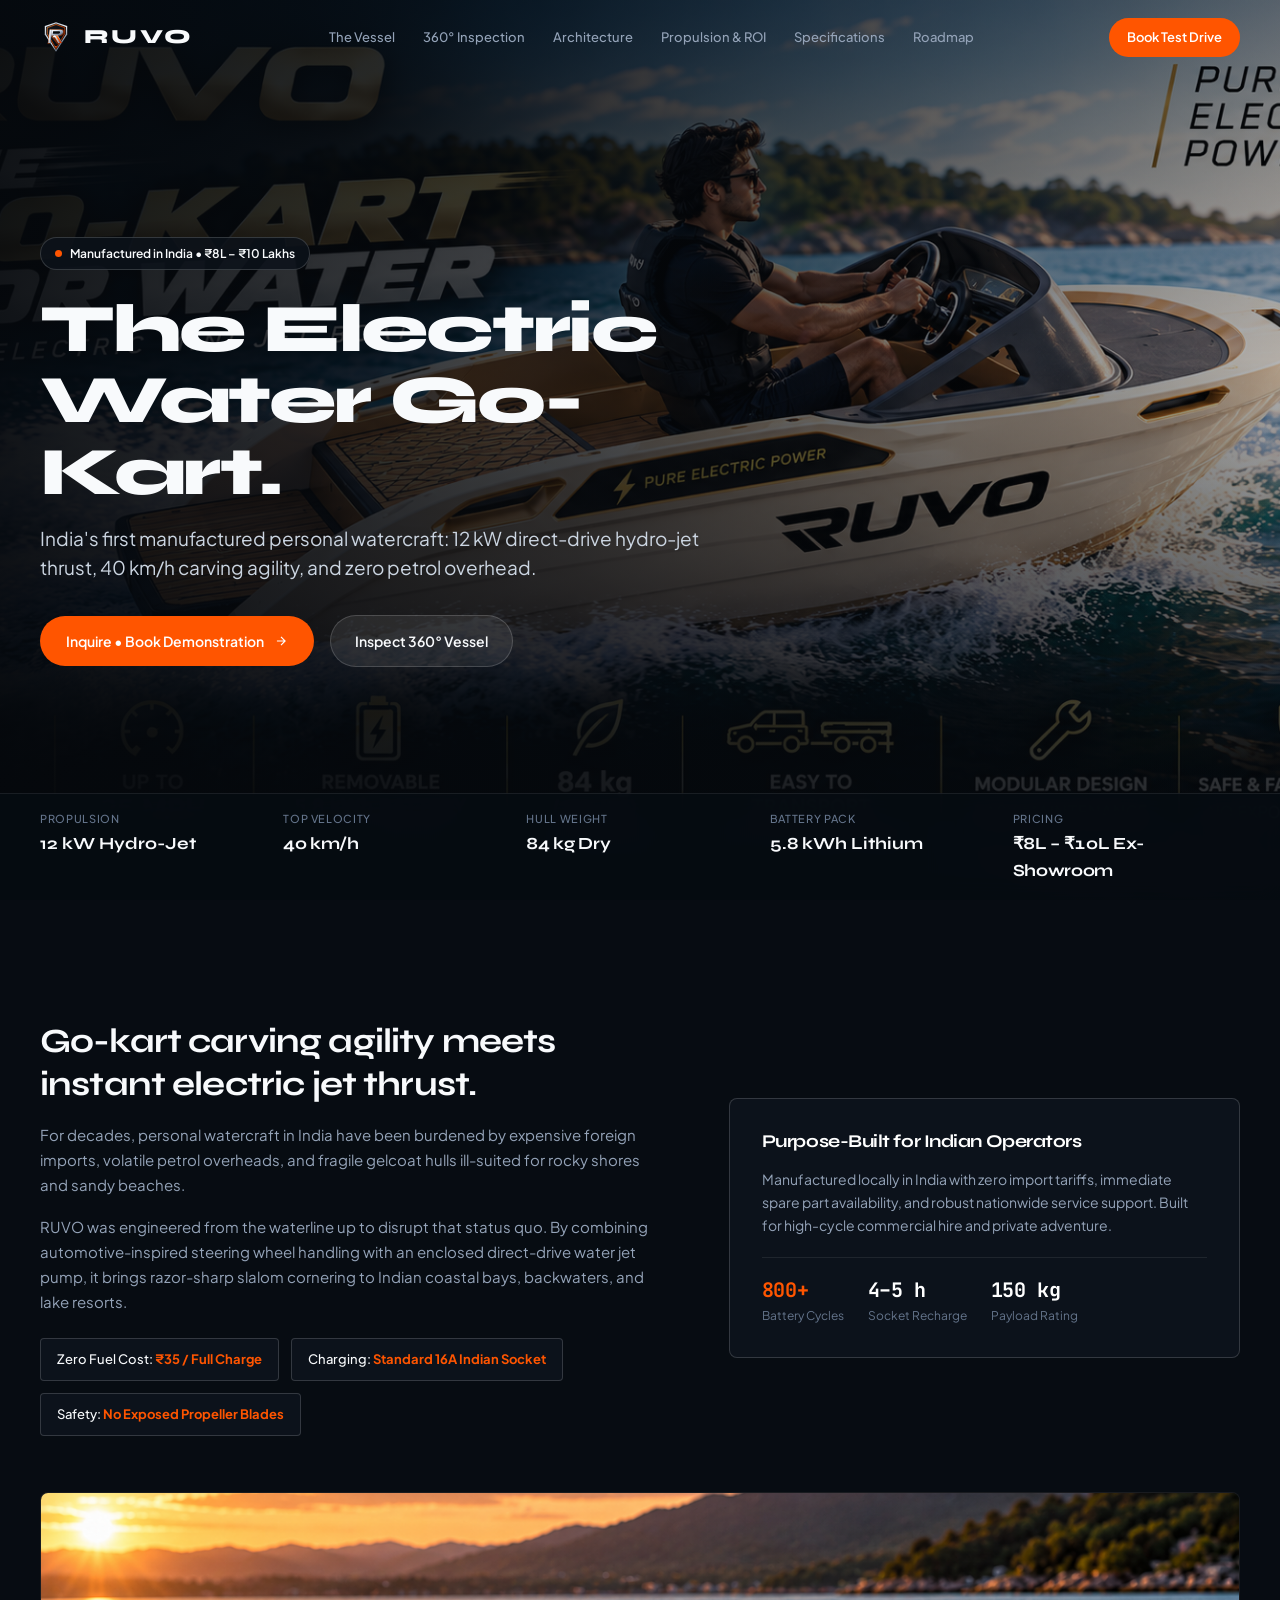
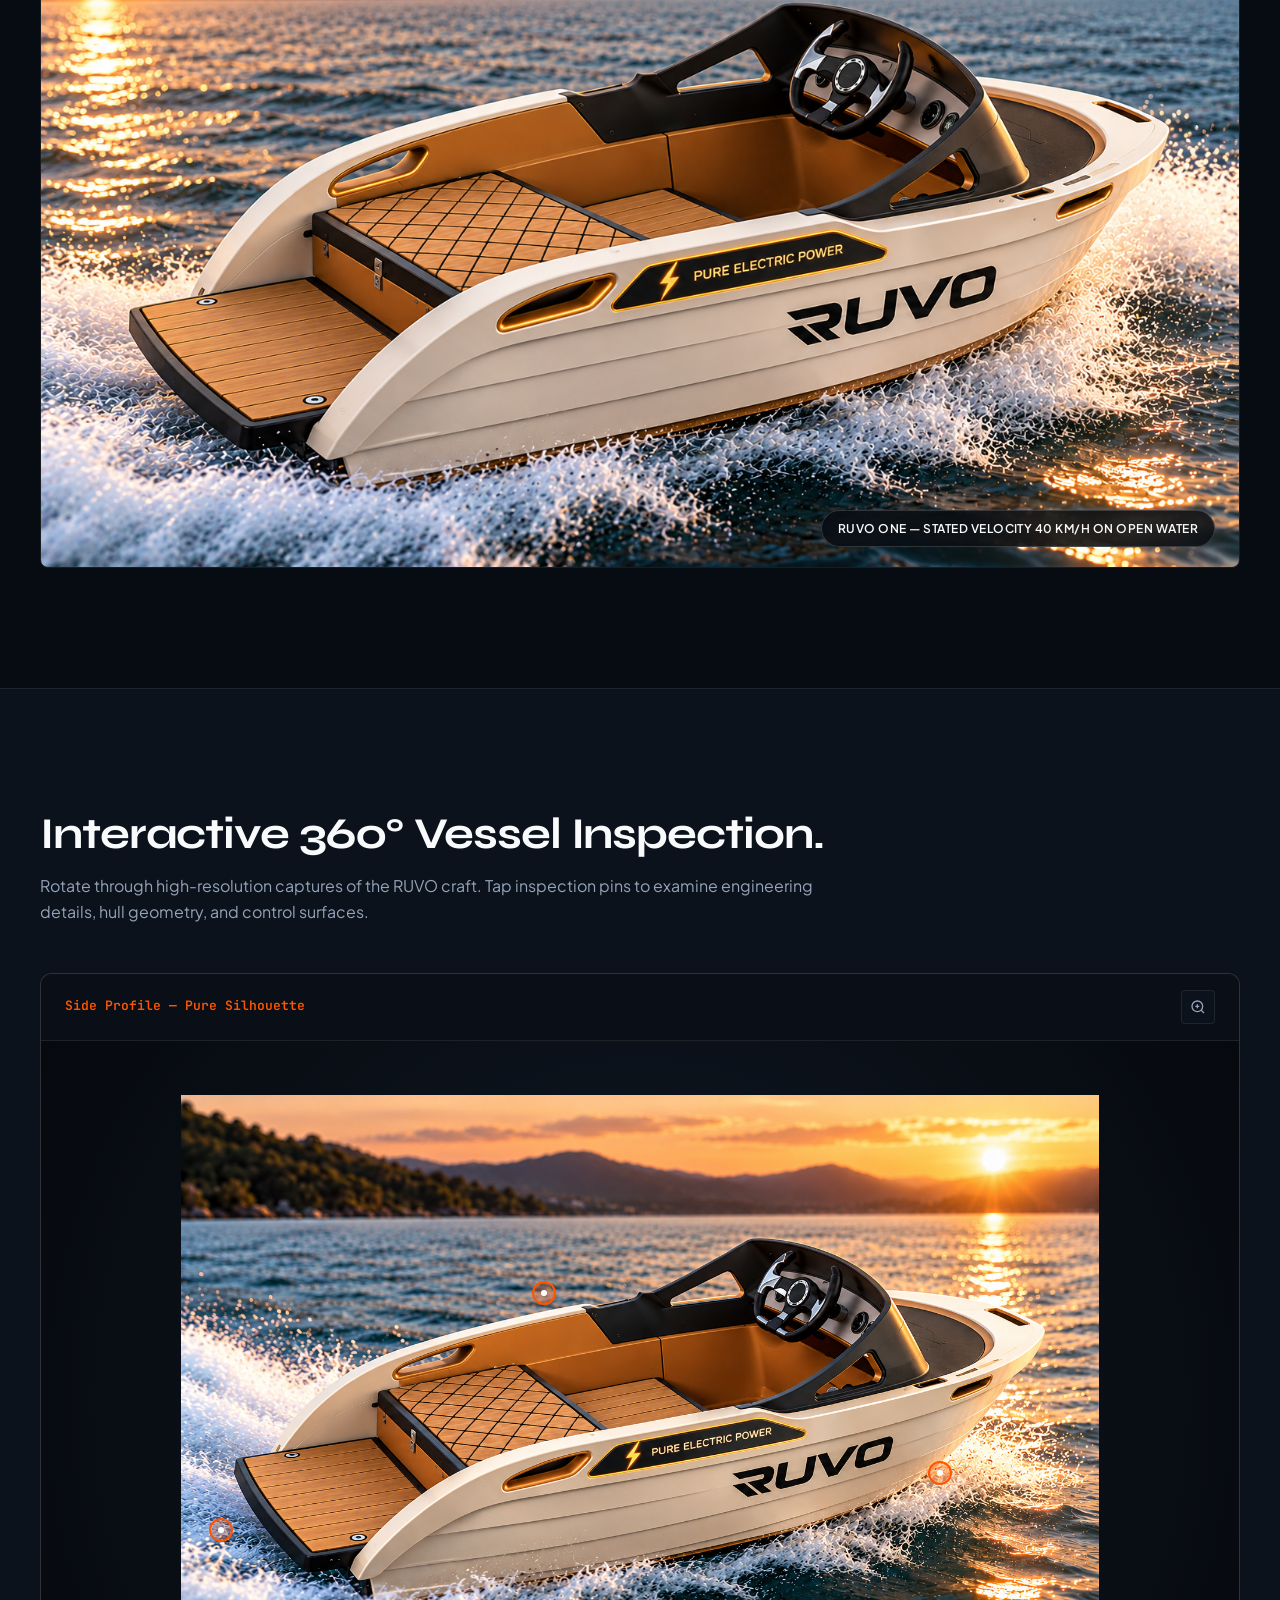
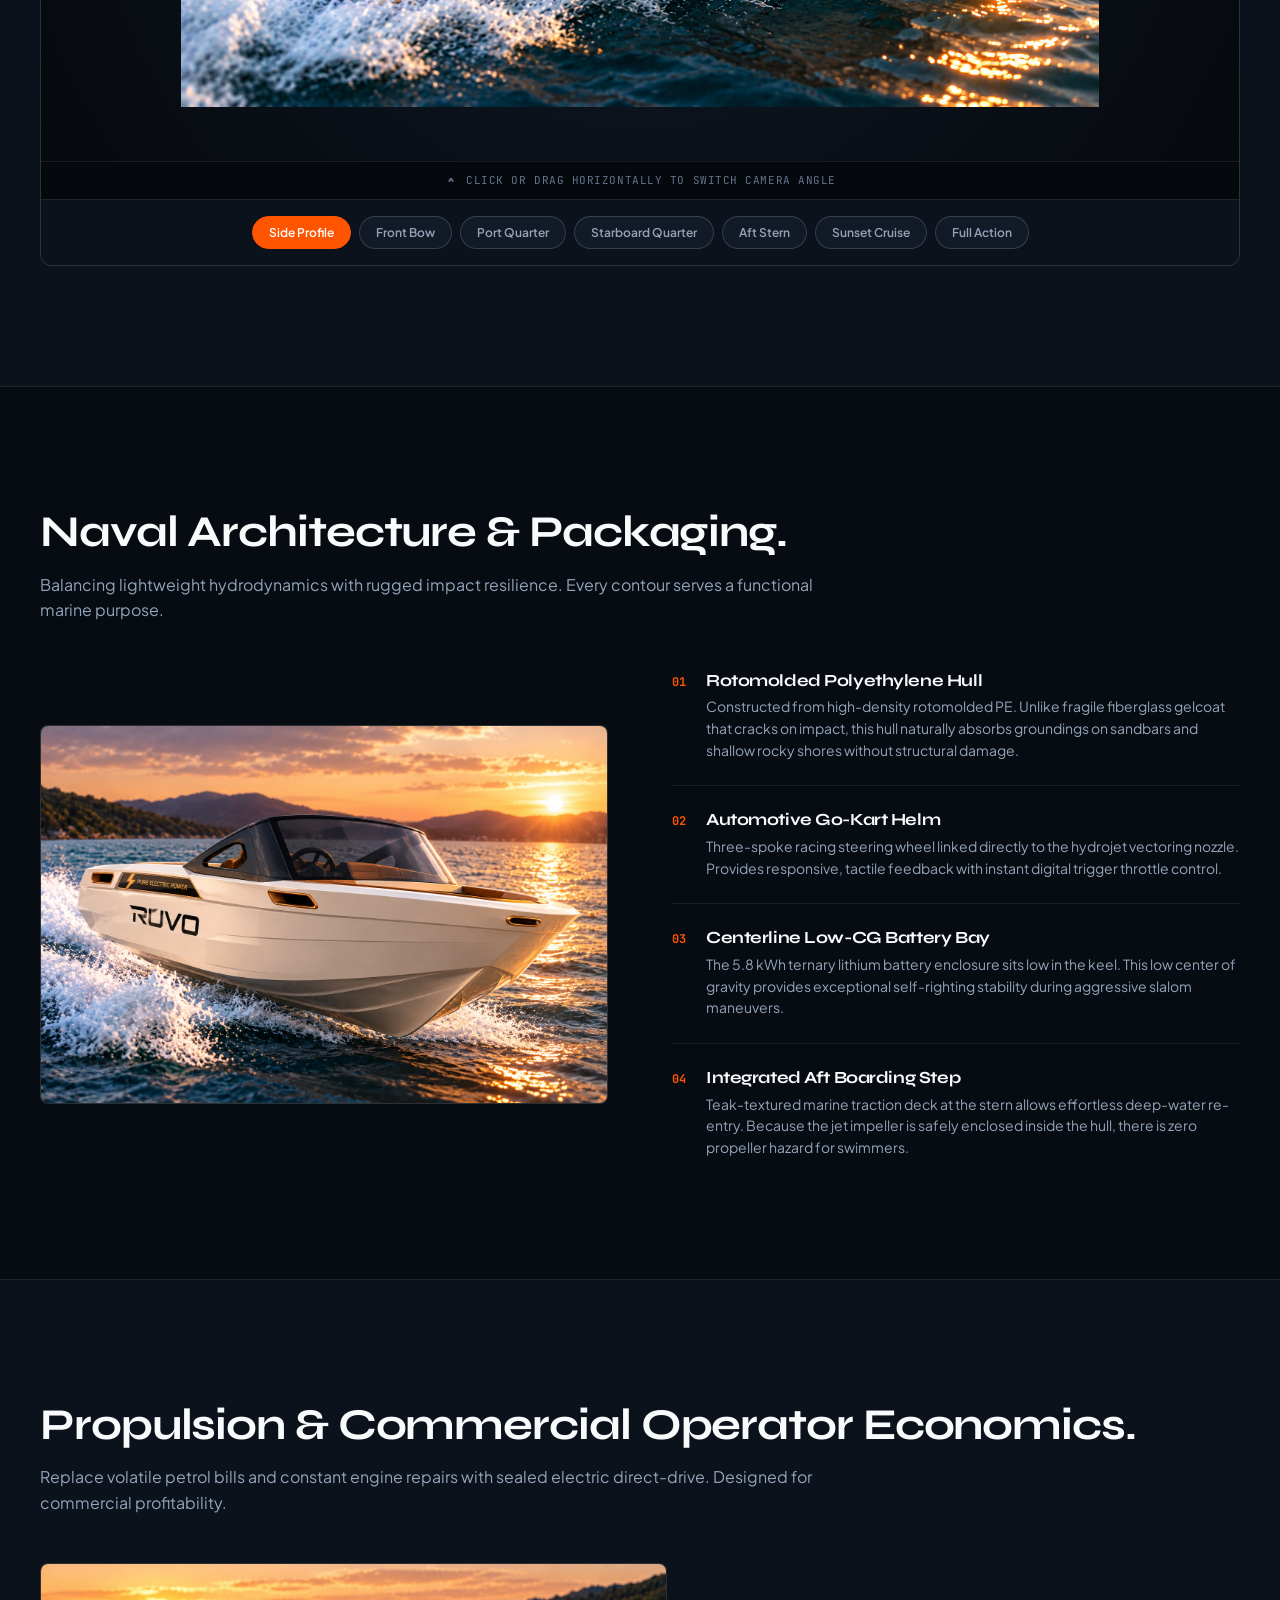
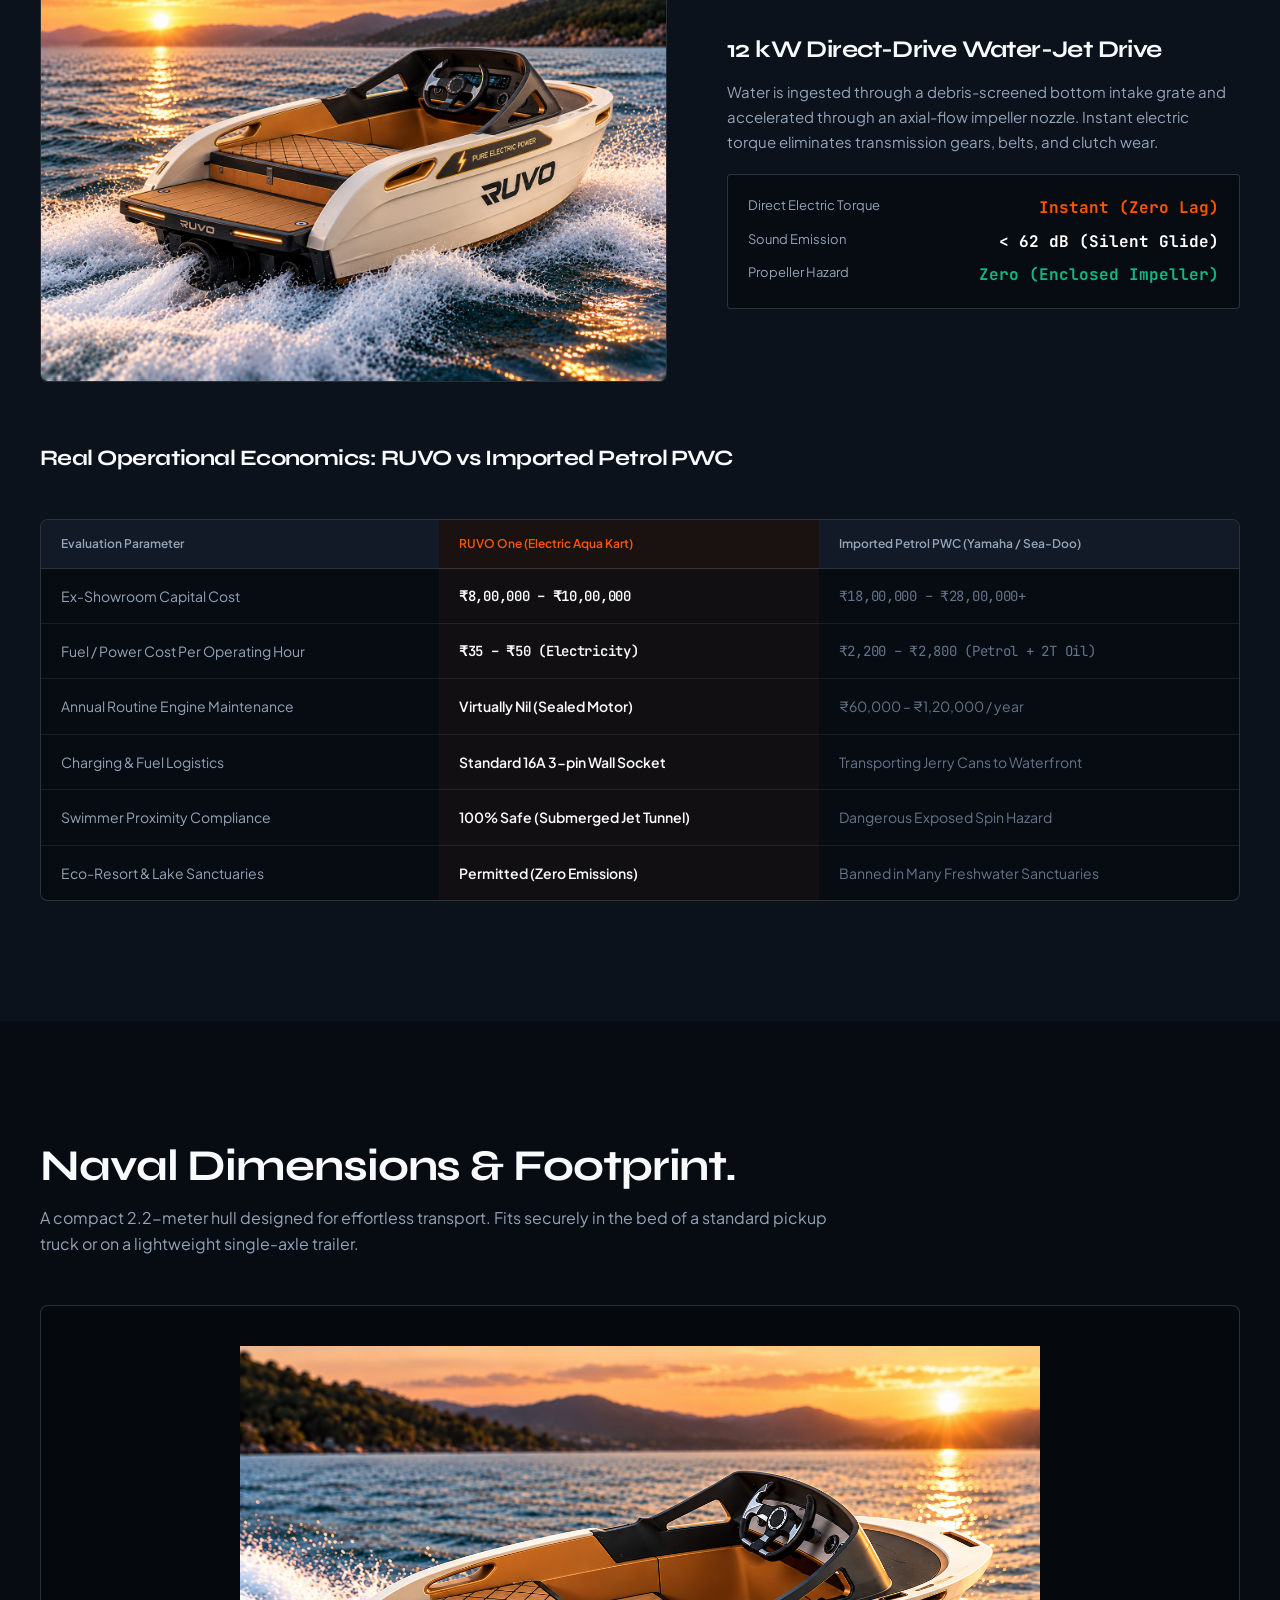
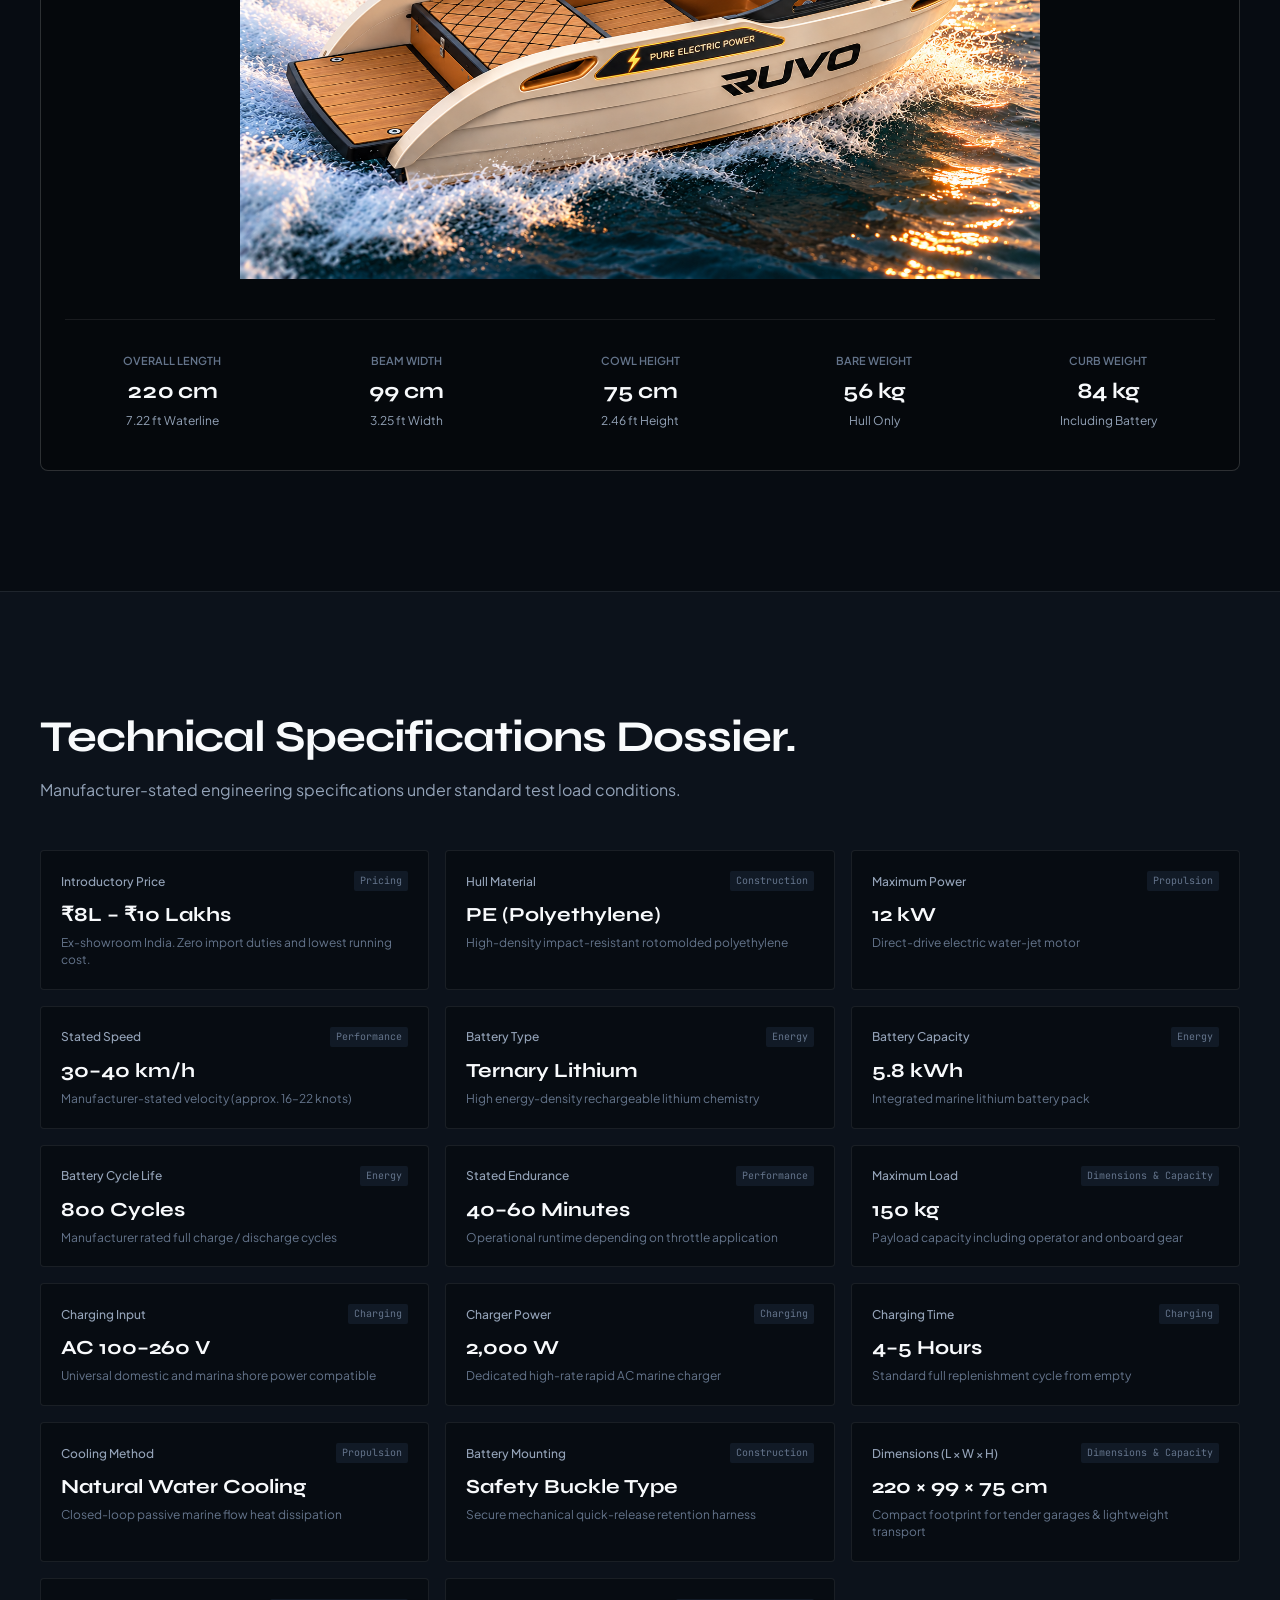
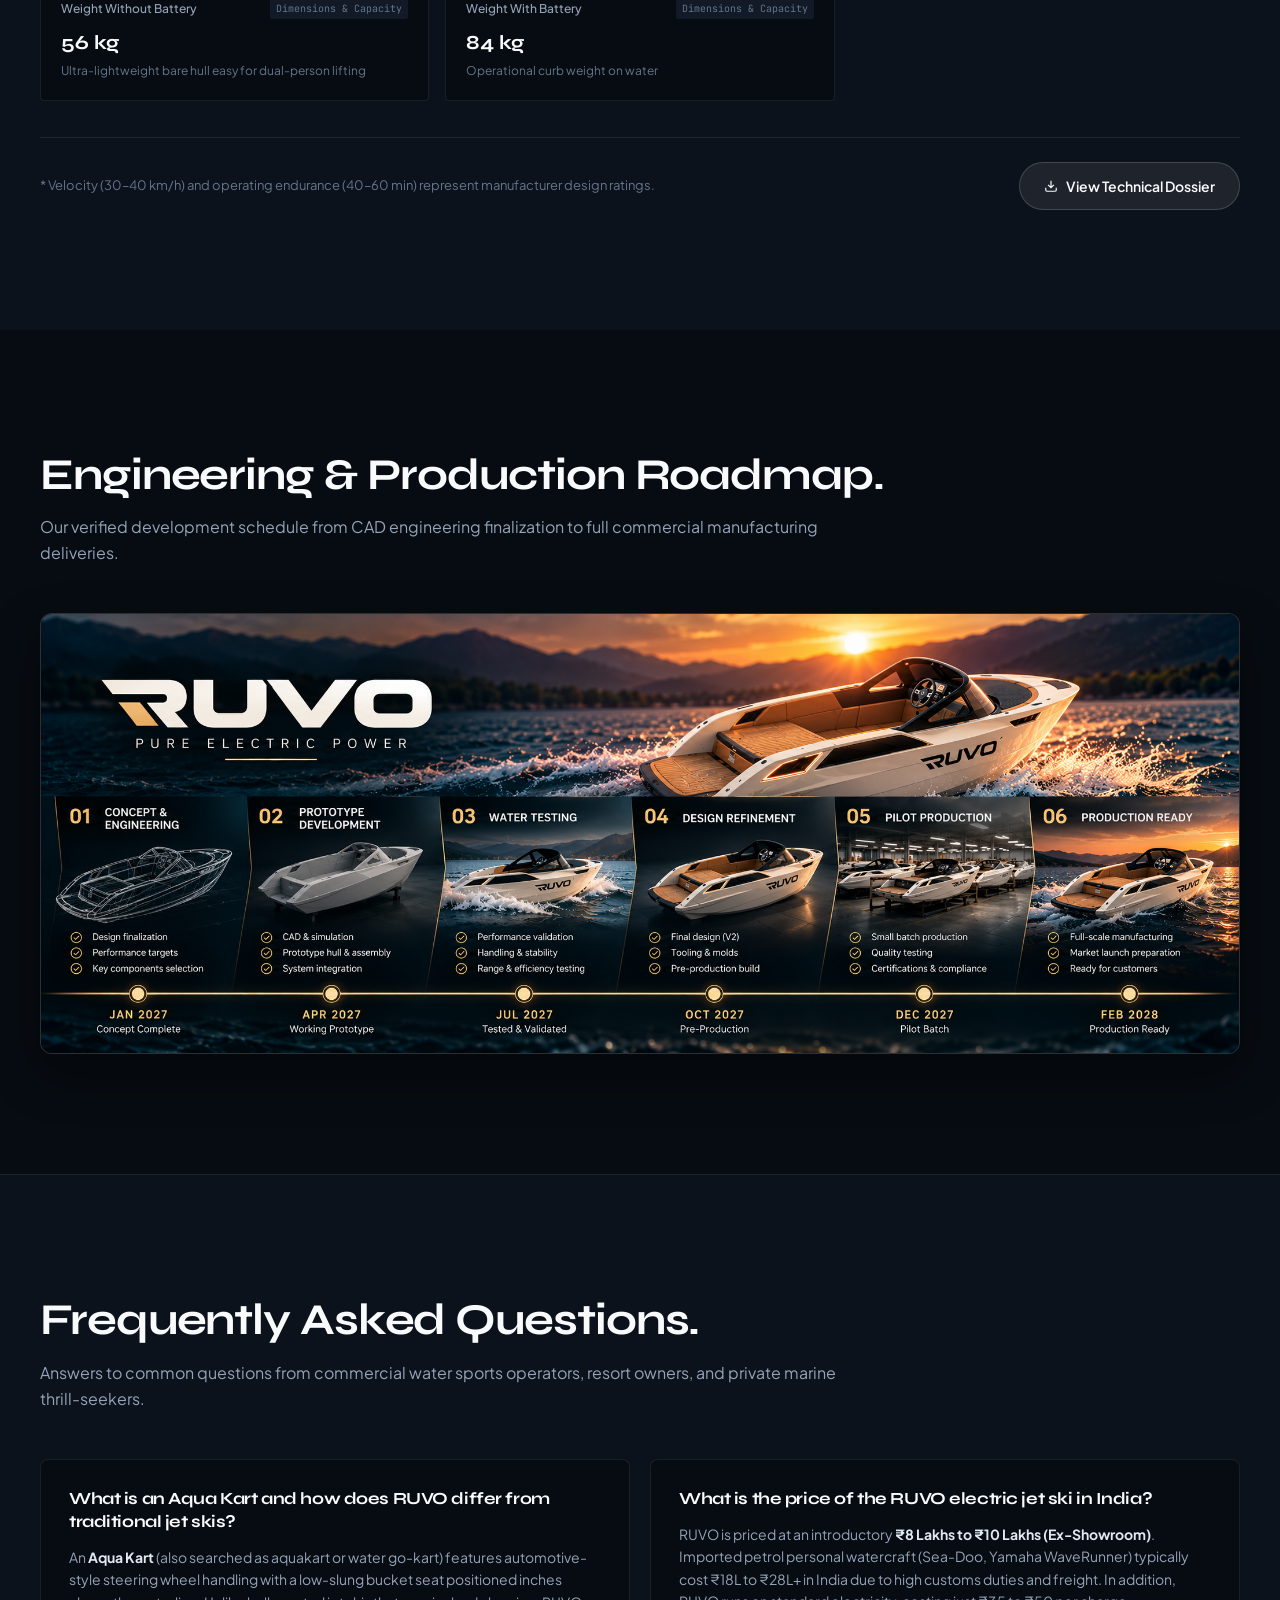
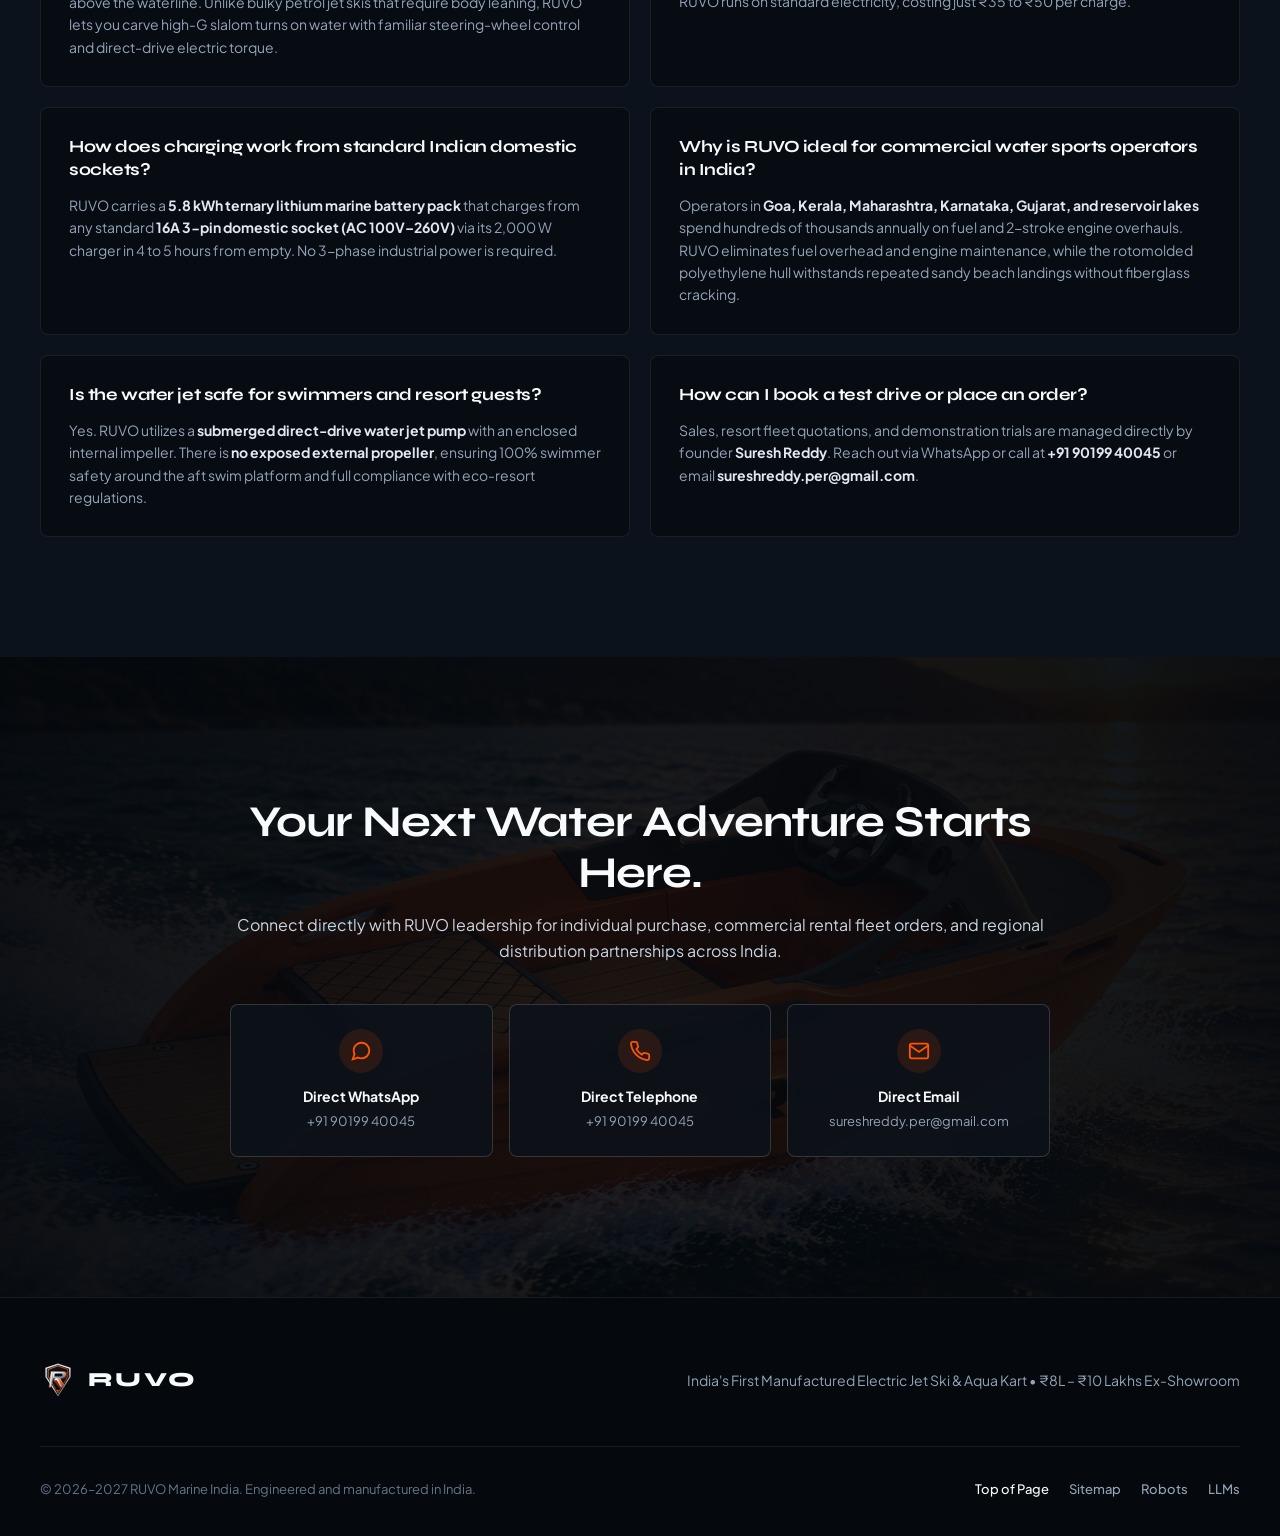
==== commit 4be3a324: "Remove direct enquiry form This commit removes the direct enquiry card and its form from the contact" ====
--- a/index.html
+++ b/index.html
@@ -667,51 +667,6 @@
             <div class="contact-channel-val">sureshreddy.per@gmail.com</div>
           </a>
         </div>
-
-        <!-- Direct Enquiry Form -->
-        <div class="enquiry-form-card">
-          <h3 style="font-size: 20px; margin-bottom: 20px; color: #fff;">Direct Transmission &bull; Priority Inquiries</h3>
-          <div class="form-status-notice" id="form-status-notice"></div>
-
-          <form id="ruvo-enquiry-form" novalidate>
-            <div class="form-grid-row">
-              <div class="form-field-group">
-                <label for="form-name" class="form-label">Full Name *</label>
-                <input type="text" id="form-name" name="name" required placeholder="e.g. Suresh Kumar">
-              </div>
-              <div class="form-field-group">
-                <label for="form-email" class="form-label">Email Address *</label>
-                <input type="email" id="form-email" name="email" required placeholder="name@domain.com">
-              </div>
-            </div>
-
-            <div class="form-grid-row">
-              <div class="form-field-group">
-                <label for="form-phone" class="form-label">Mobile Number (WhatsApp Preferred)</label>
-                <input type="tel" id="form-phone" name="phone" placeholder="+91 98765 43210">
-              </div>
-              <div class="form-field-group">
-                <label for="form-type" class="form-label">Inquiry Interest</label>
-                <select id="form-type" name="type">
-                  <option value="Personal Watercraft">Individual Ownership / Private Use</option>
-                  <option value="Commercial Fleet">Commercial Water Sports Operator (Fleet)</option>
-                  <option value="Resort / Hospitality">Resort / Beach Club Partnership</option>
-                  <option value="Dealership">Dealership / Distribution Rights</option>
-                </select>
-              </div>
-            </div>
-
-            <div class="form-field-group" style="margin-bottom: 24px;">
-              <label for="form-message" class="form-label">Requirements / Delivery Location *</label>
-              <textarea id="form-message" name="message" rows="4" required placeholder="State preferred operating city/state (e.g. Goa, Kochi, Alibaug, Udaipur) and fleet quantity..."></textarea>
-            </div>
-
-            <button type="submit" class="btn-primary" style="width: 100%; justify-content: center; font-size: 15px; padding: 16px;">
-              <span>Transmit Requirement</span>
-              <svg width="16" height="16" viewBox="0 0 24 24" fill="none" stroke="currentColor" stroke-width="2"><line x1="22" y1="2" x2="11" y2="13"></line><polygon points="22 2 15 22 11 13 2 9 22 2"></polygon></svg>
-            </button>
-          </form>
-        </div>
       </div>
     </div>
   </section>
--- a/css/style.css
+++ b/css/style.css
@@ -1297,7 +1297,7 @@
   grid-template-columns: 1fr;
   gap: 16px;
   margin-top: 40px;
-  margin-bottom: 48px;
+  margin-bottom: 0;
 }
 
 @media (min-width: 640px) {
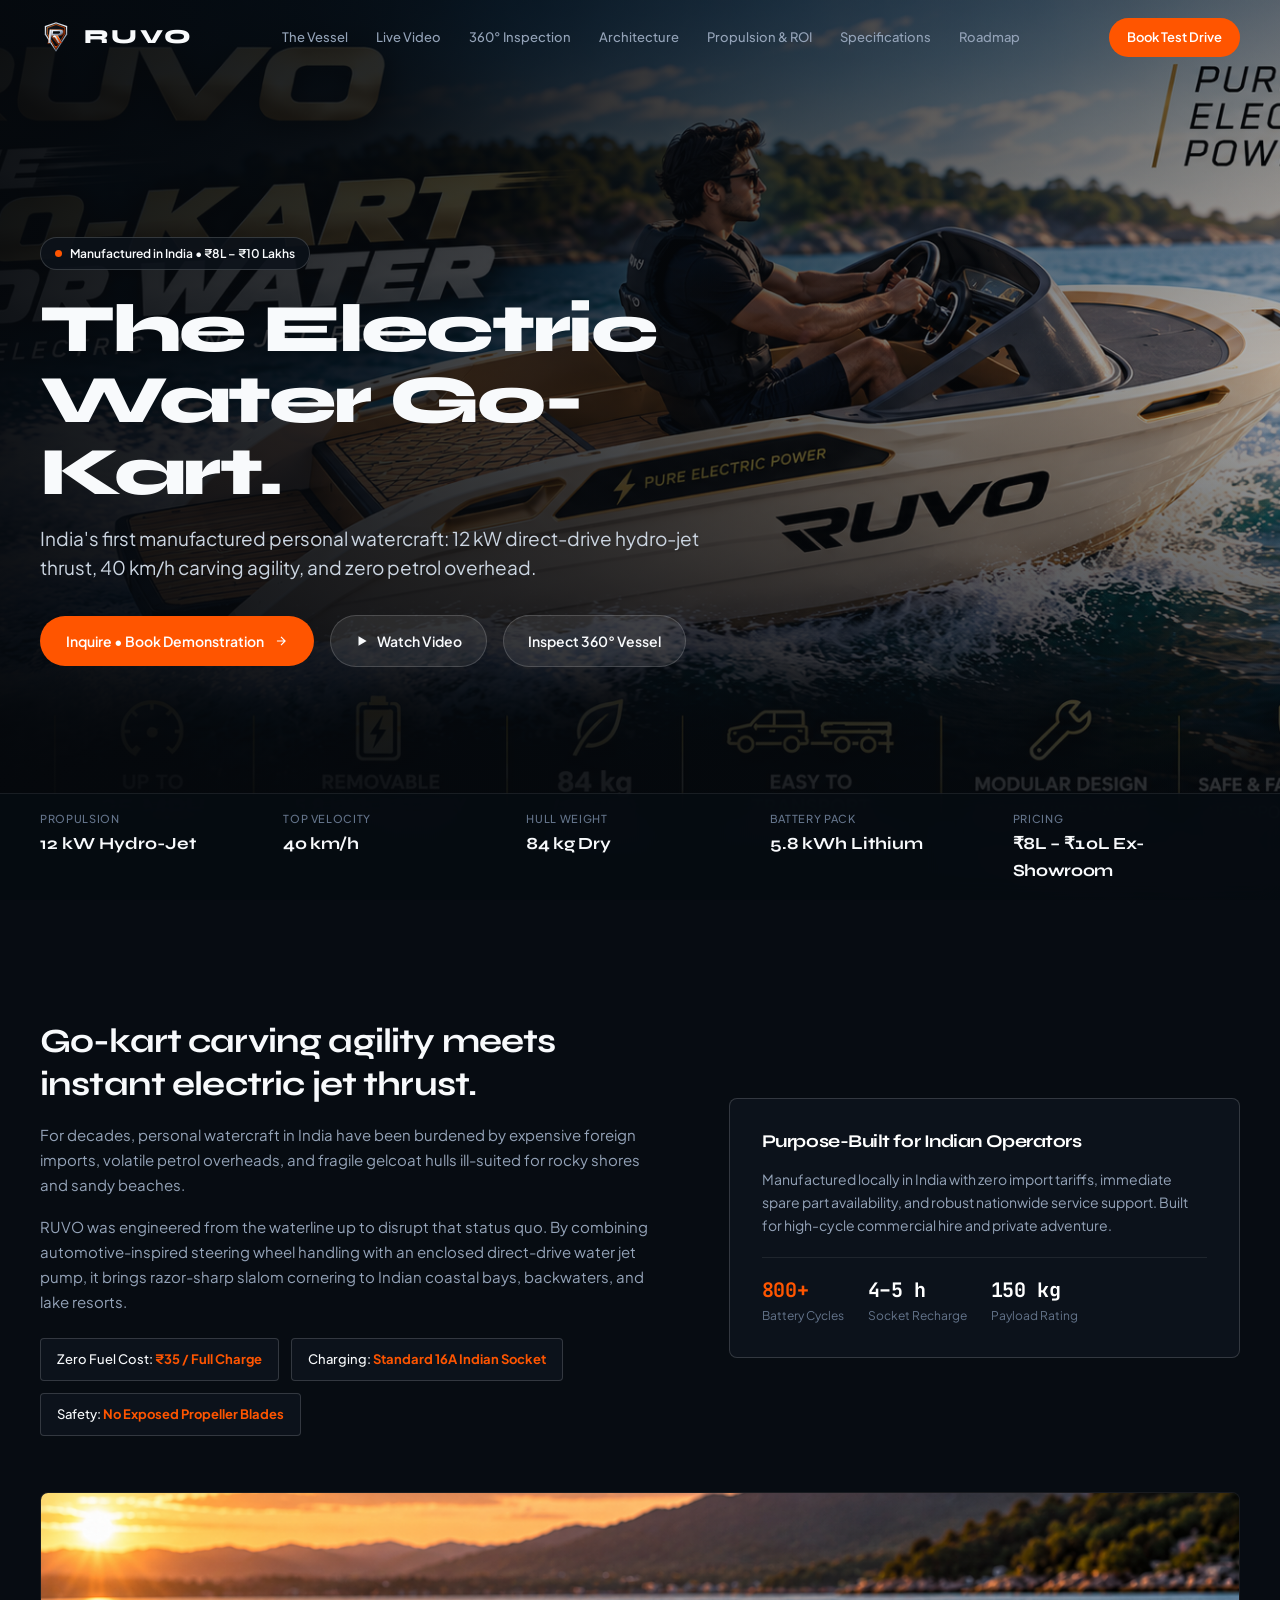
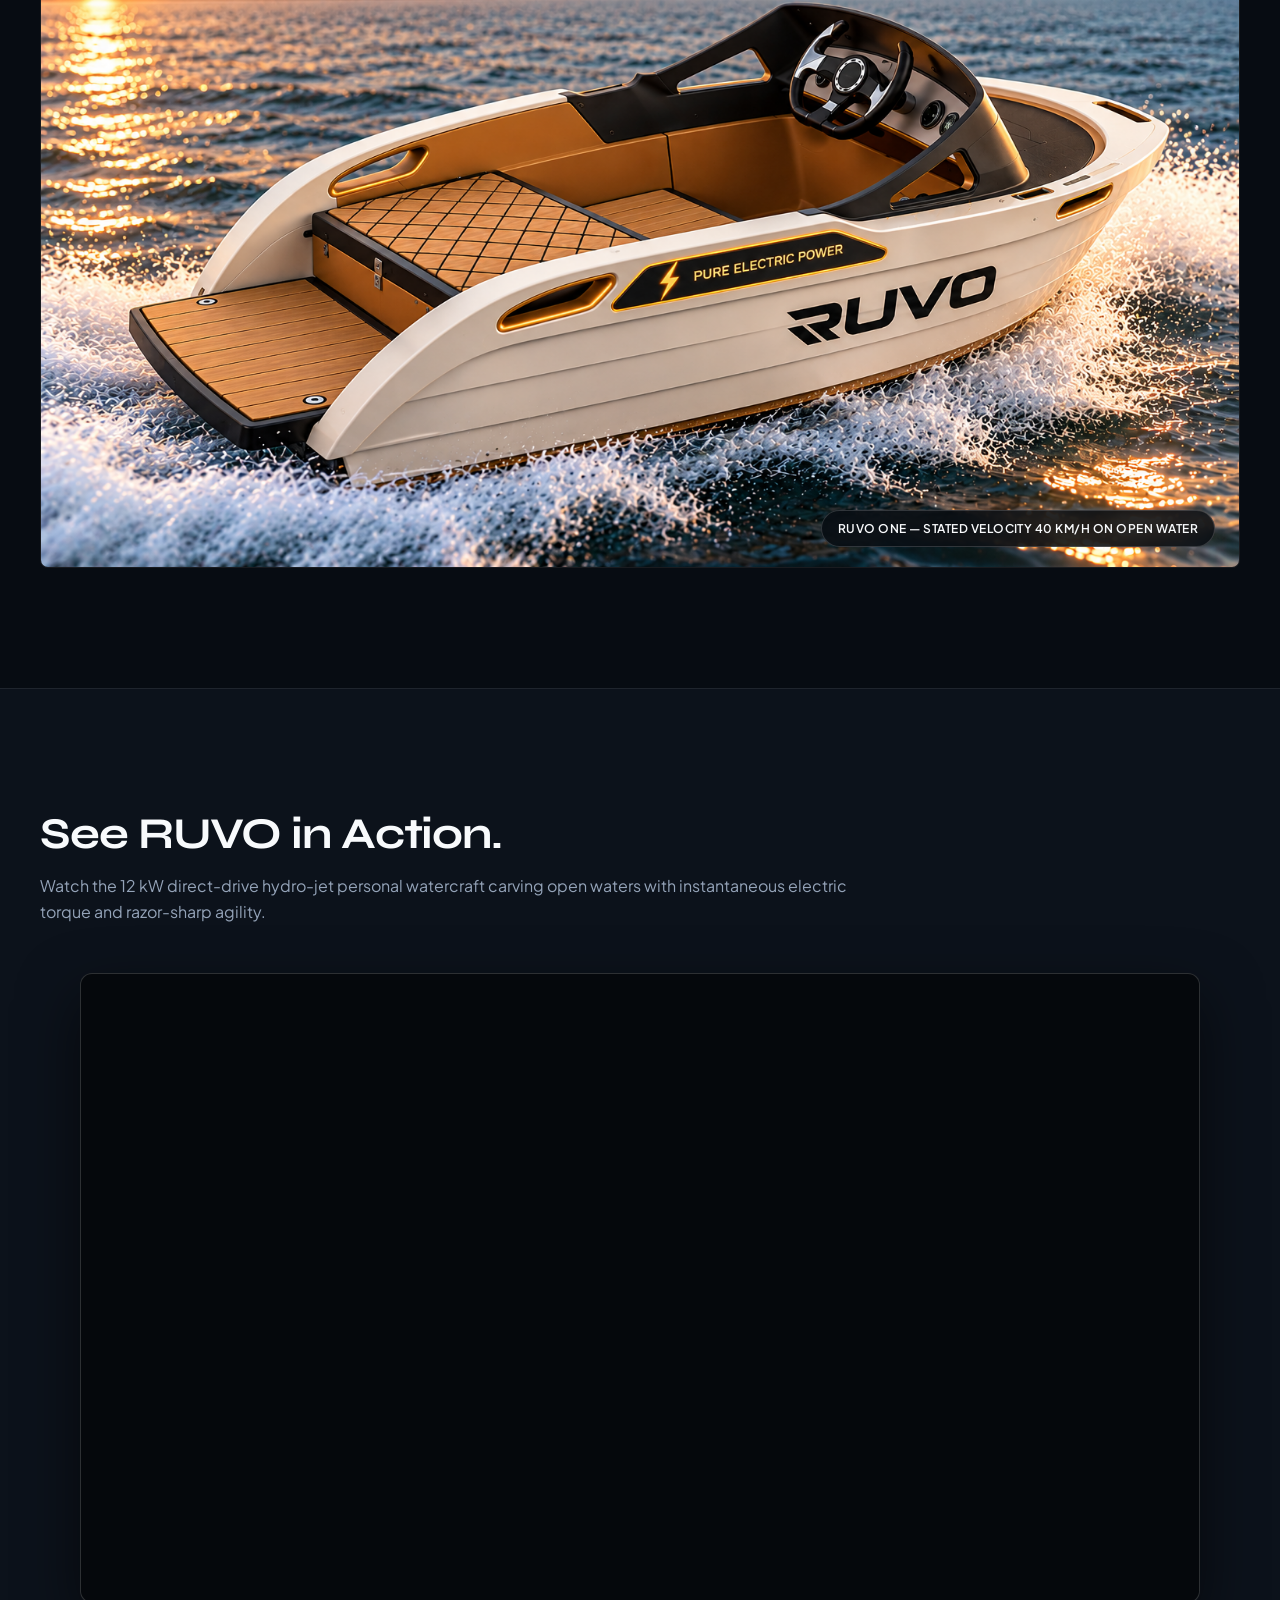
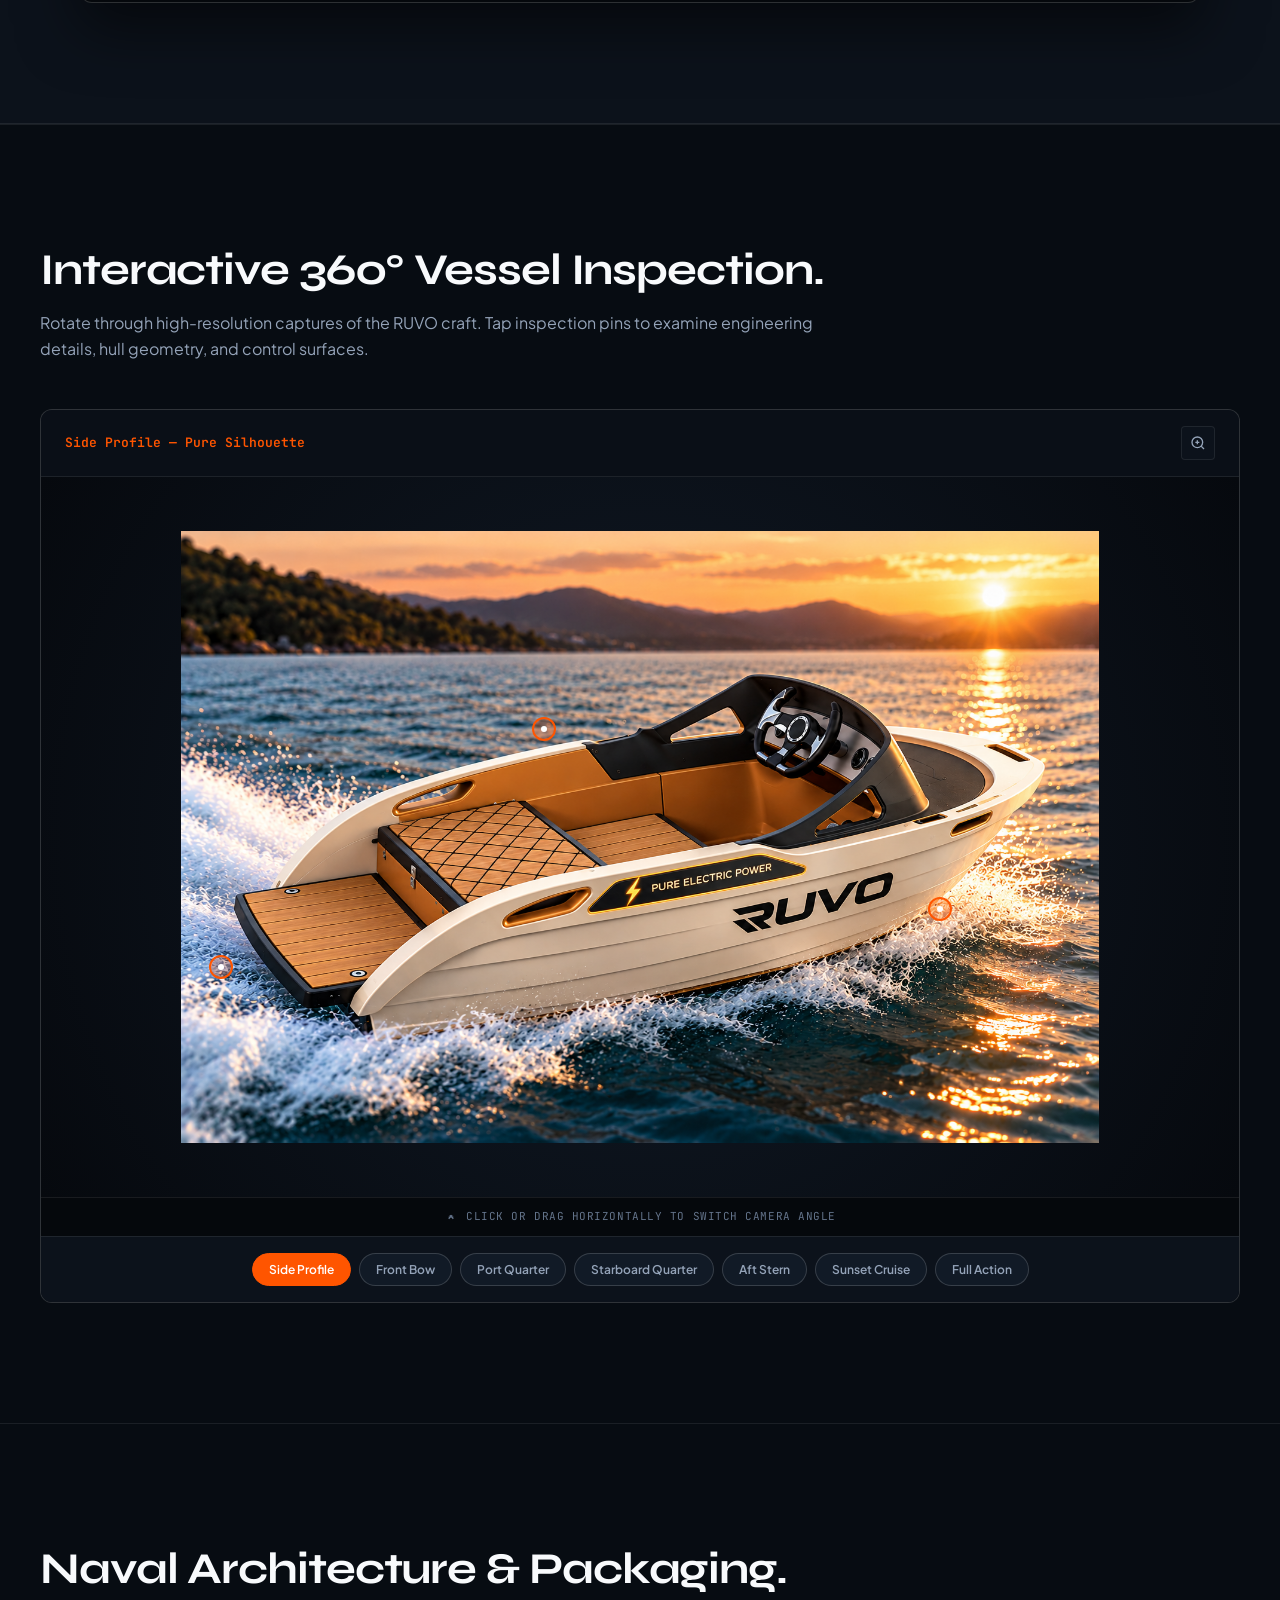
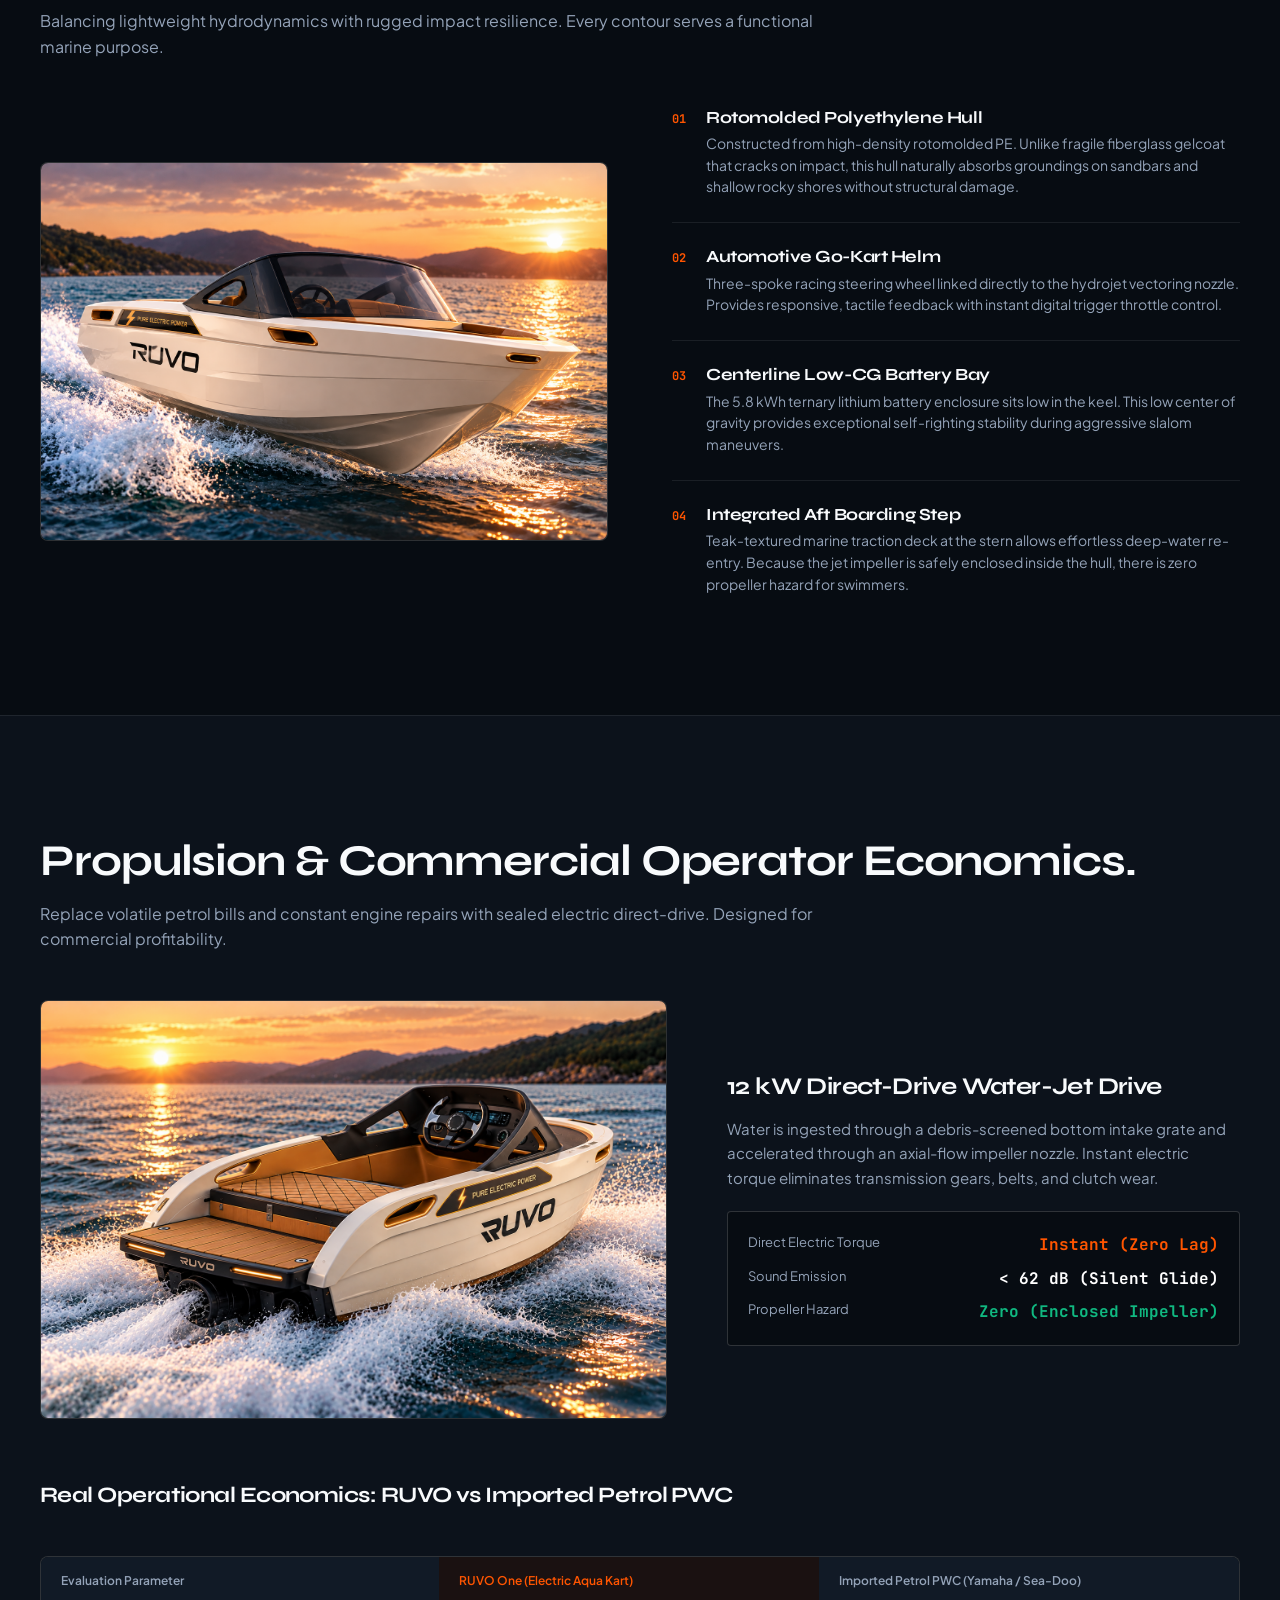
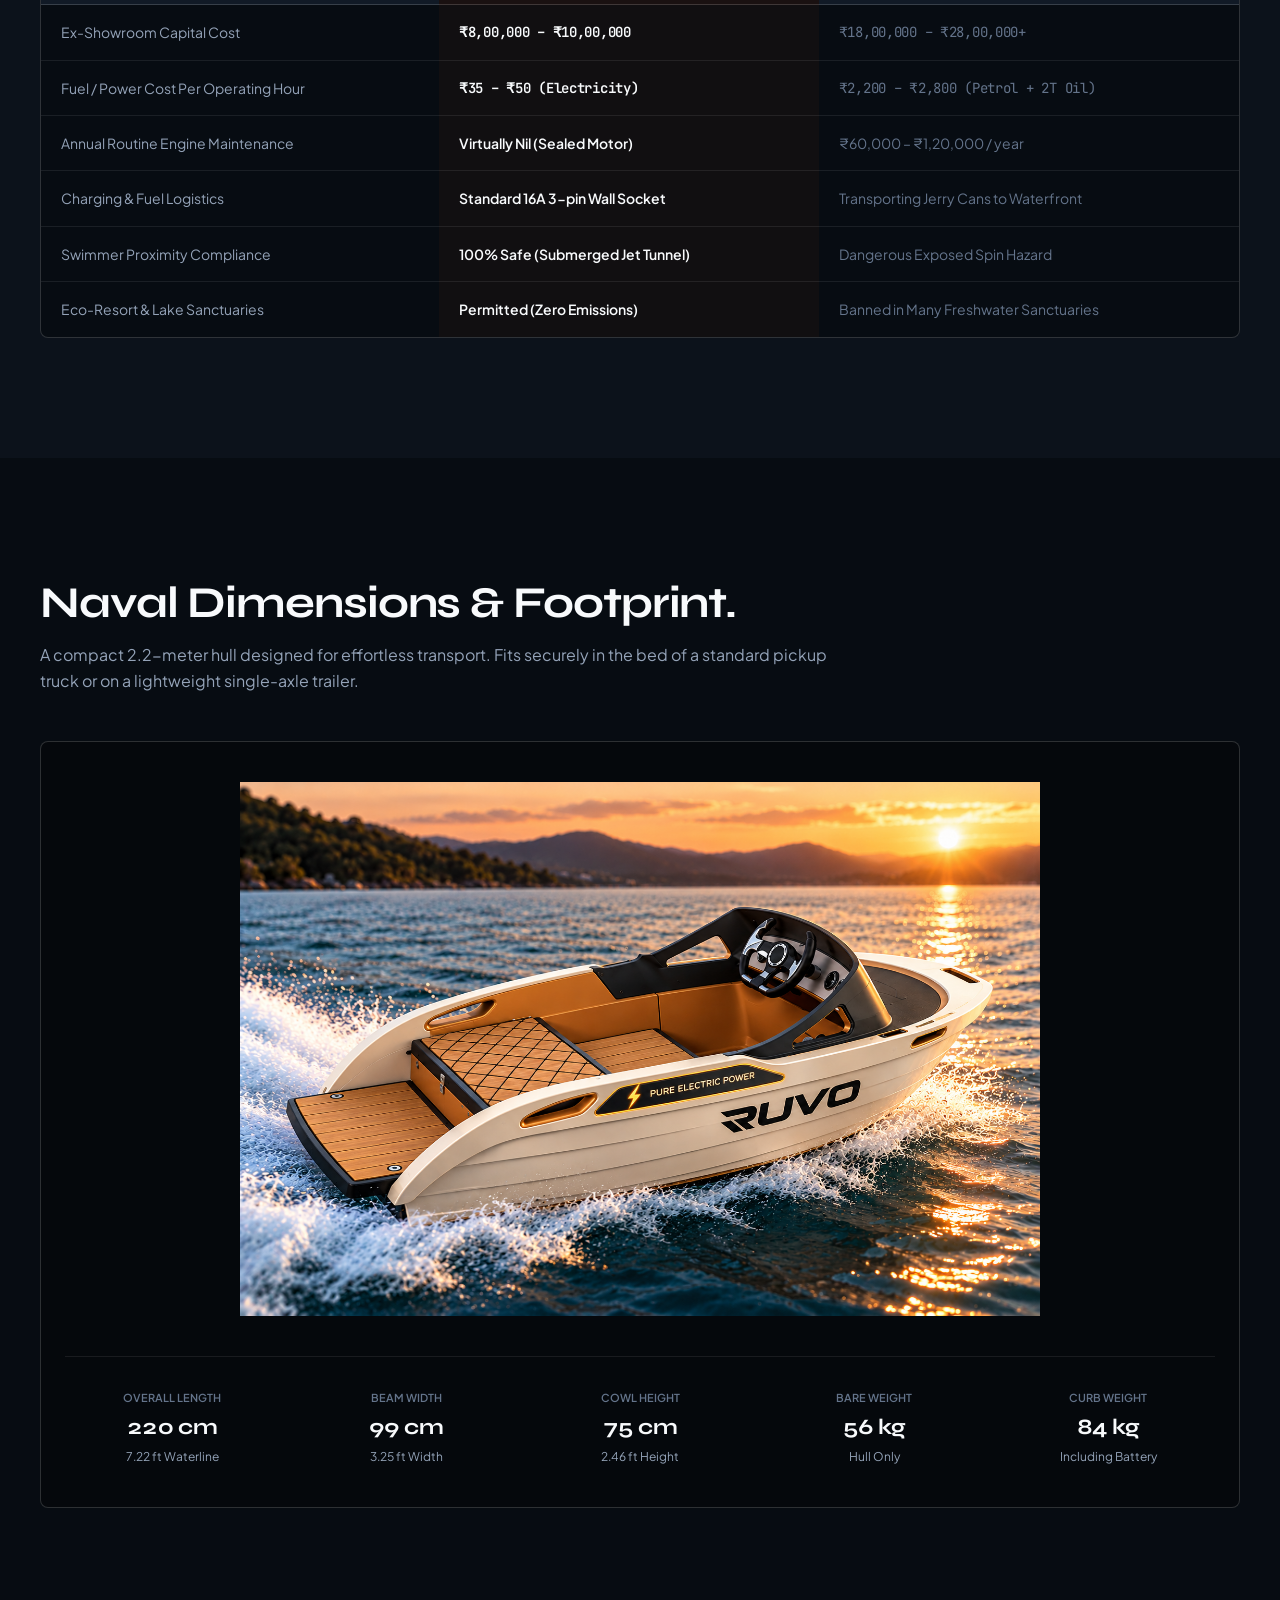
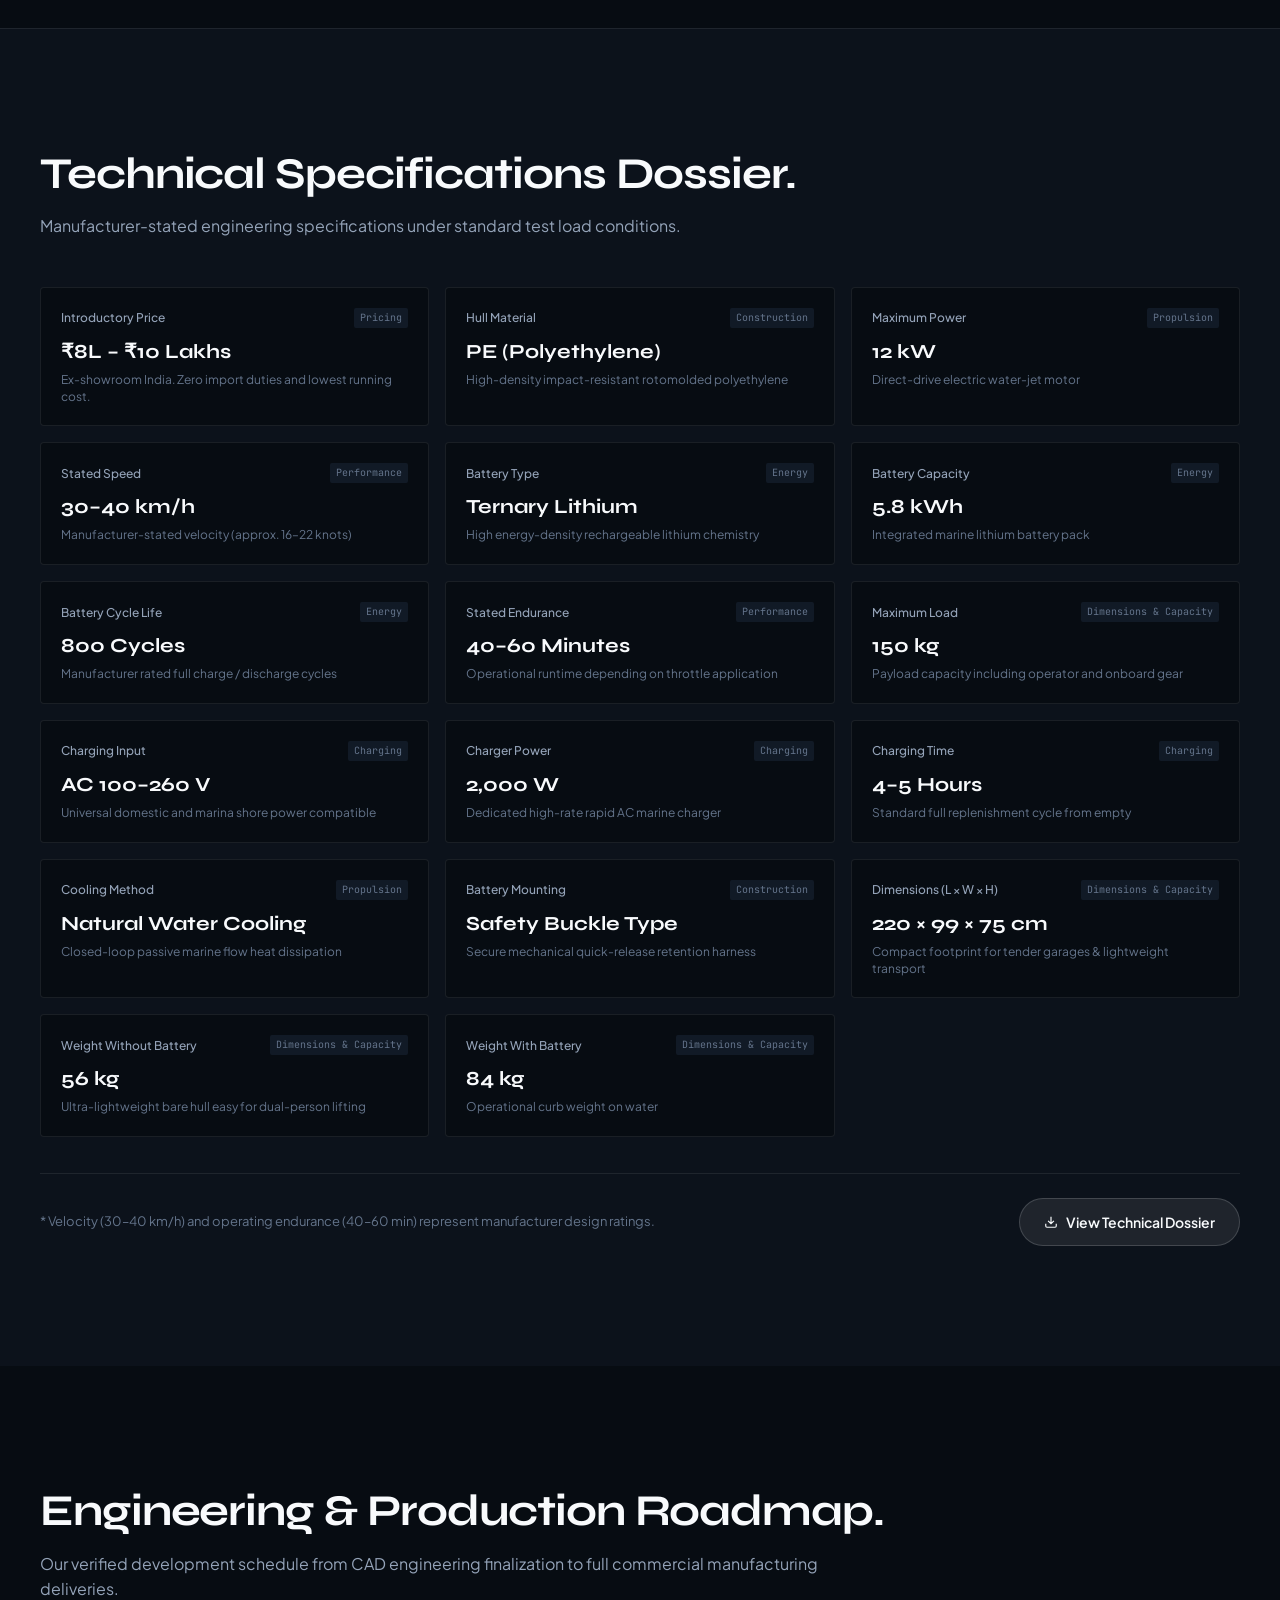
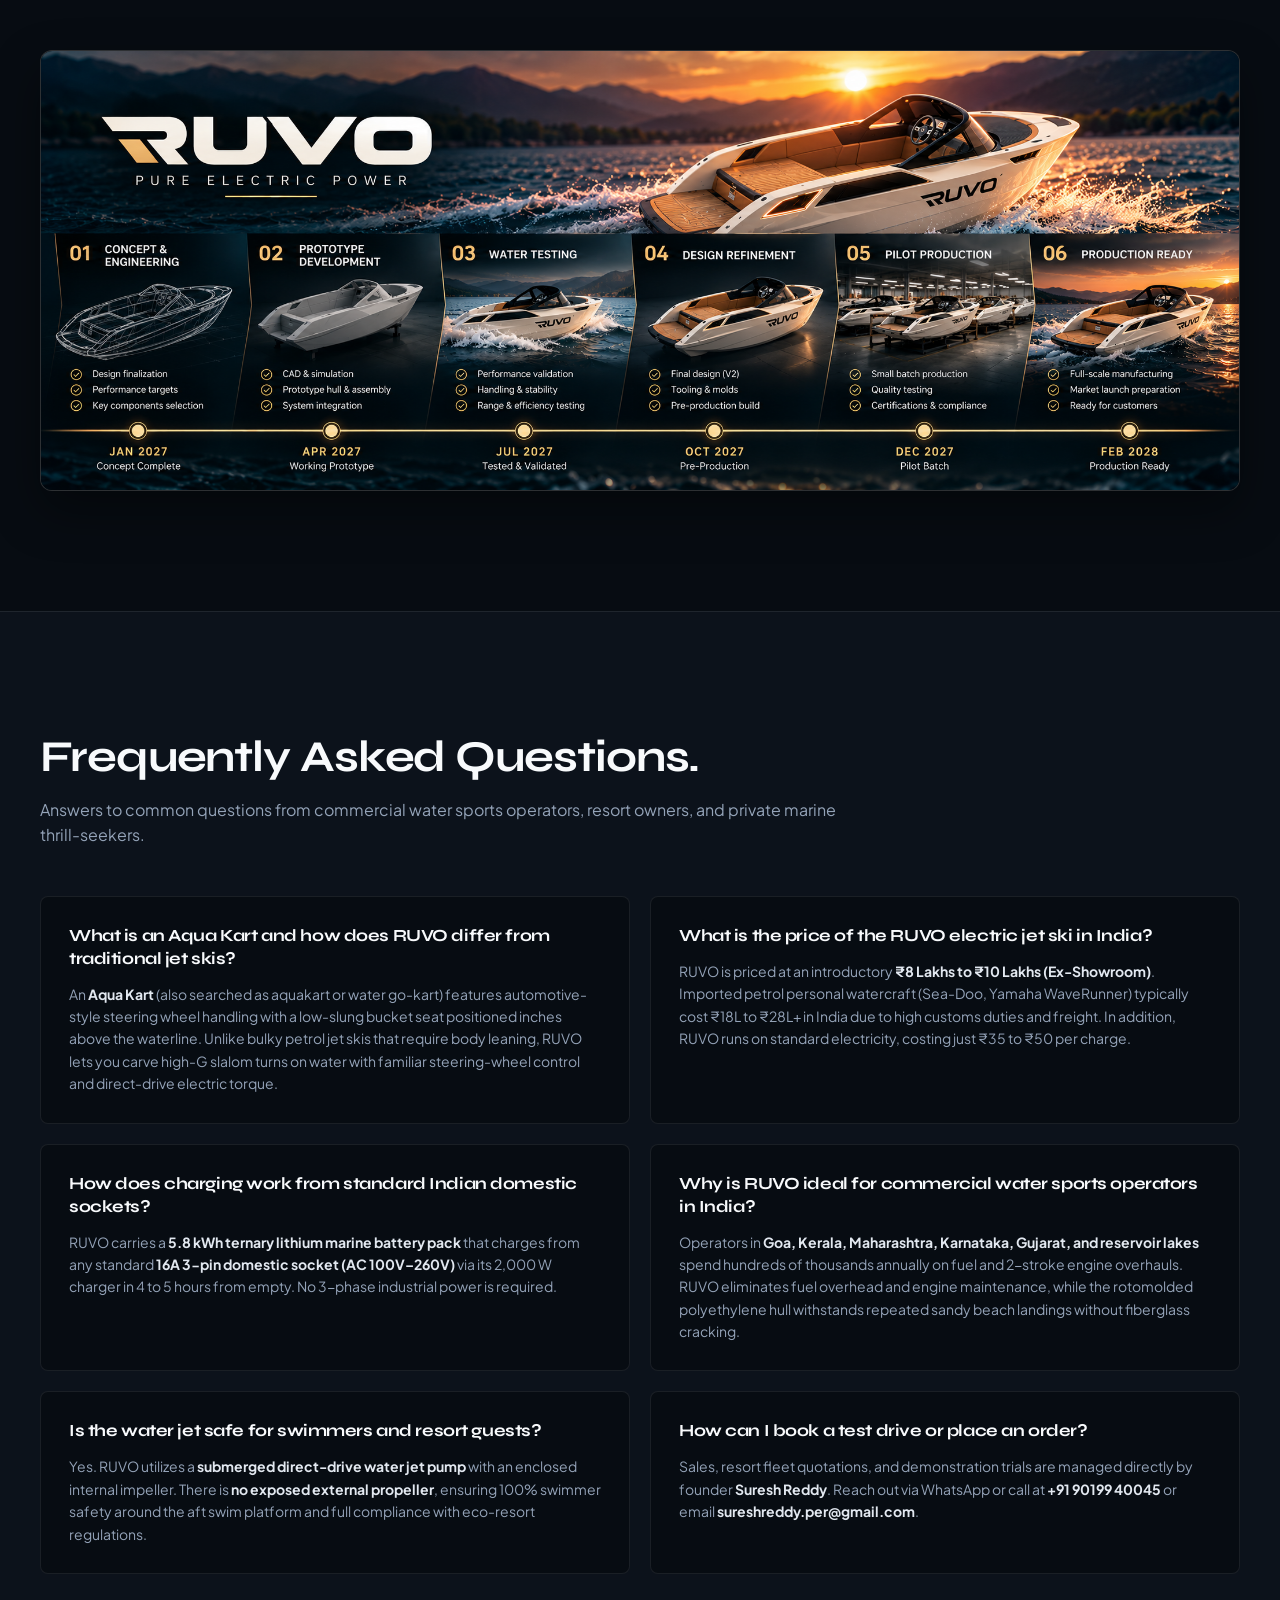
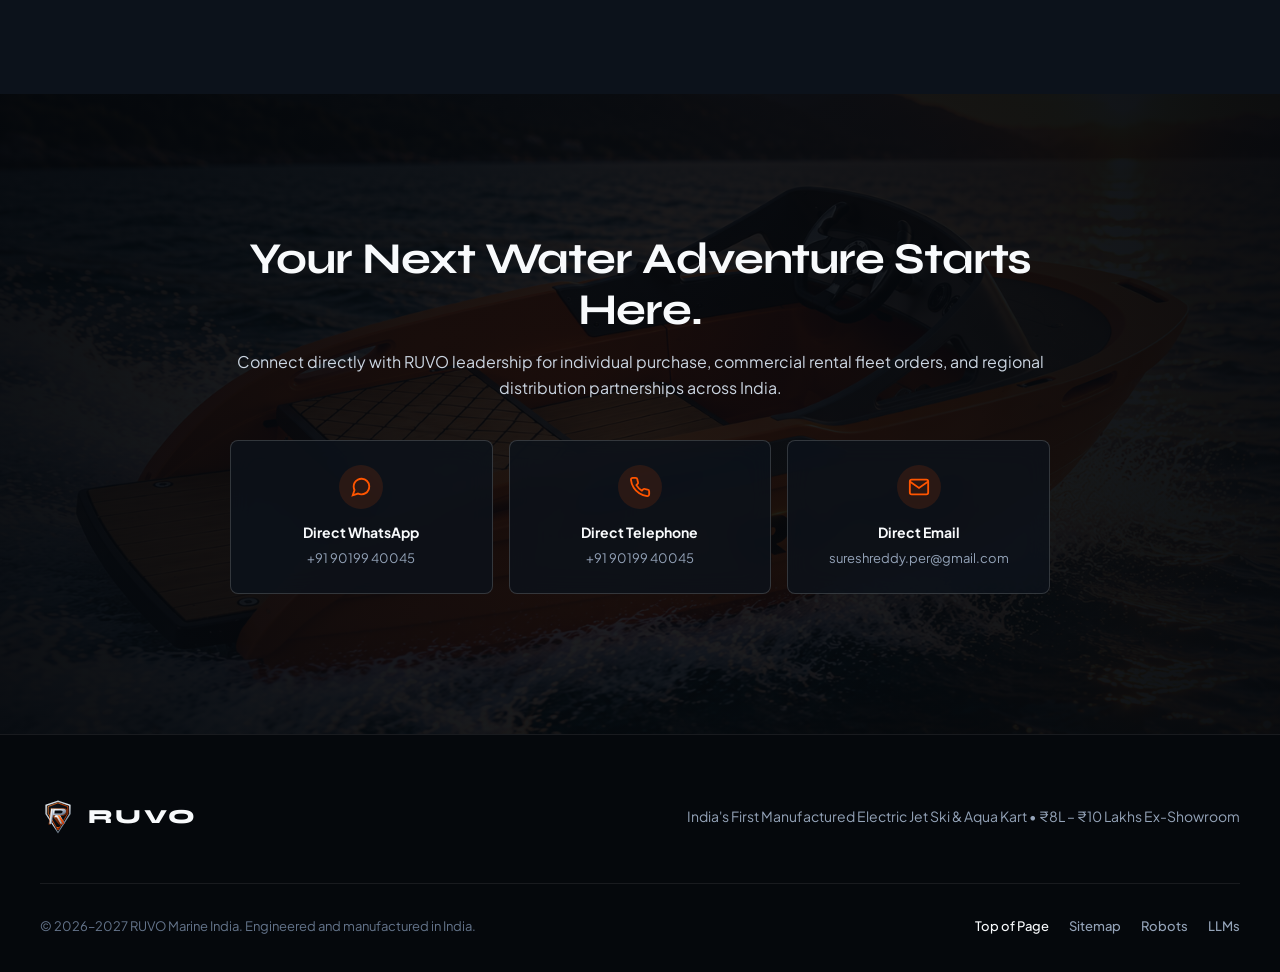
==== commit 7f897f30: "Add live video showcase section Embed the RUVO water demonstration video and add desktop, mobile, an" ====
--- a/index.html
+++ b/index.html
@@ -125,6 +125,7 @@
 
       <nav class="site-nav" aria-label="Main Navigation">
         <a href="#vessel" class="nav-link">The Vessel</a>
+        <a href="#video" class="nav-link">Live Video</a>
         <a href="#inspection" class="nav-link">360° Inspection</a>
         <a href="#architecture" class="nav-link">Architecture</a>
         <a href="#propulsion" class="nav-link">Propulsion &amp; ROI</a>
@@ -155,6 +156,7 @@
       </div>
       <div class="mobile-nav-links">
         <a href="#vessel" class="mobile-nav-link">The Vessel</a>
+        <a href="#video" class="mobile-nav-link">Live Video</a>
         <a href="#inspection" class="mobile-nav-link">360° Inspection</a>
         <a href="#architecture" class="mobile-nav-link">Architecture</a>
         <a href="#propulsion" class="mobile-nav-link">Propulsion &amp; ROI</a>
@@ -191,6 +193,10 @@
           <a href="#enquiry" class="btn-primary">
             <span>Inquire &bull; Book Demonstration</span>
             <svg width="14" height="14" viewBox="0 0 24 24" fill="none" stroke="currentColor" stroke-width="2"><path d="M5 12h14M12 5l7 7-7 7"/></svg>
+          </a>
+          <a href="#video" class="btn-secondary">
+            <svg width="14" height="14" viewBox="0 0 24 24" fill="currentColor"><polygon points="6 4 20 12 6 20 6 4"/></svg>
+            <span>Watch Video</span>
           </a>
           <a href="#inspection" class="btn-secondary">
             <span>Inspect 360° Vessel</span>
@@ -276,6 +282,32 @@
         <img src="assets/images/ruvo-right.png" alt="RUVO Electric Aqua Kart Starboard Dynamic Carving at 40 km/h" class="full-bleed-img" data-zoomable loading="lazy">
         <div class="media-caption-bar">
           RUVO ONE &mdash; STATED VELOCITY 40 KM/H ON OPEN WATER
+        </div>
+      </div>
+    </div>
+  </section>
+
+  <!-- ========================================================================
+       Live On-Water Demonstration Video
+       ======================================================================== -->
+  <section class="video-showcase-section" id="video">
+    <div class="container">
+      <div class="section-header">
+        <h2 class="section-title">See RUVO in Action.</h2>
+        <p class="section-description">
+          Watch the 12 kW direct-drive hydro-jet personal watercraft carving open waters with instantaneous electric torque and razor-sharp agility.
+        </p>
+      </div>
+
+      <div class="video-container-frame">
+        <div class="video-responsive-wrapper">
+          <iframe 
+            src="https://www.youtube-nocookie.com/embed/wg-J8l9Ov9s?rel=0&amp;modestbranding=1&amp;playsinline=1" 
+            title="RUVO Electric Jet Ski &amp; Aqua Kart Live Water Demonstration" 
+            allow="accelerometer; autoplay; clipboard-write; encrypted-media; gyroscope; picture-in-picture; web-share" 
+            allowfullscreen 
+            loading="lazy">
+          </iframe>
         </div>
       </div>
     </div>
--- a/css/style.css
+++ b/css/style.css
@@ -683,11 +683,50 @@
 }
 
 /* --------------------------------------------------------------------------
+   Live Video Showcase Section
+   -------------------------------------------------------------------------- */
+.video-showcase-section {
+  padding: 120px 0;
+  background-color: var(--bg-surface);
+  border-top: 1px solid var(--border-subtle);
+  border-bottom: 1px solid var(--border-subtle);
+}
+
+.video-container-frame {
+  position: relative;
+  width: 100%;
+  max-width: 1120px;
+  margin: 0 auto;
+  border-radius: var(--radius-lg);
+  overflow: hidden;
+  border: 1px solid var(--border-medium);
+  background-color: var(--bg-abyss);
+  box-shadow: 0 24px 60px rgba(0, 0, 0, 0.55);
+}
+
+.video-responsive-wrapper {
+  position: relative;
+  width: 100%;
+  padding-bottom: 56.25%; /* 16:9 Aspect Ratio */
+  height: 0;
+  overflow: hidden;
+}
+
+.video-responsive-wrapper iframe {
+  position: absolute;
+  top: 0;
+  left: 0;
+  width: 100%;
+  height: 100%;
+  border: 0;
+}
+
+/* --------------------------------------------------------------------------
    7. Interactive 360° Inspection Suite
    -------------------------------------------------------------------------- */
 .inspection-section {
   padding: 120px 0;
-  background-color: var(--bg-surface);
+  background-color: var(--bg-canvas);
   border-top: 1px solid var(--border-subtle);
   border-bottom: 1px solid var(--border-subtle);
 }
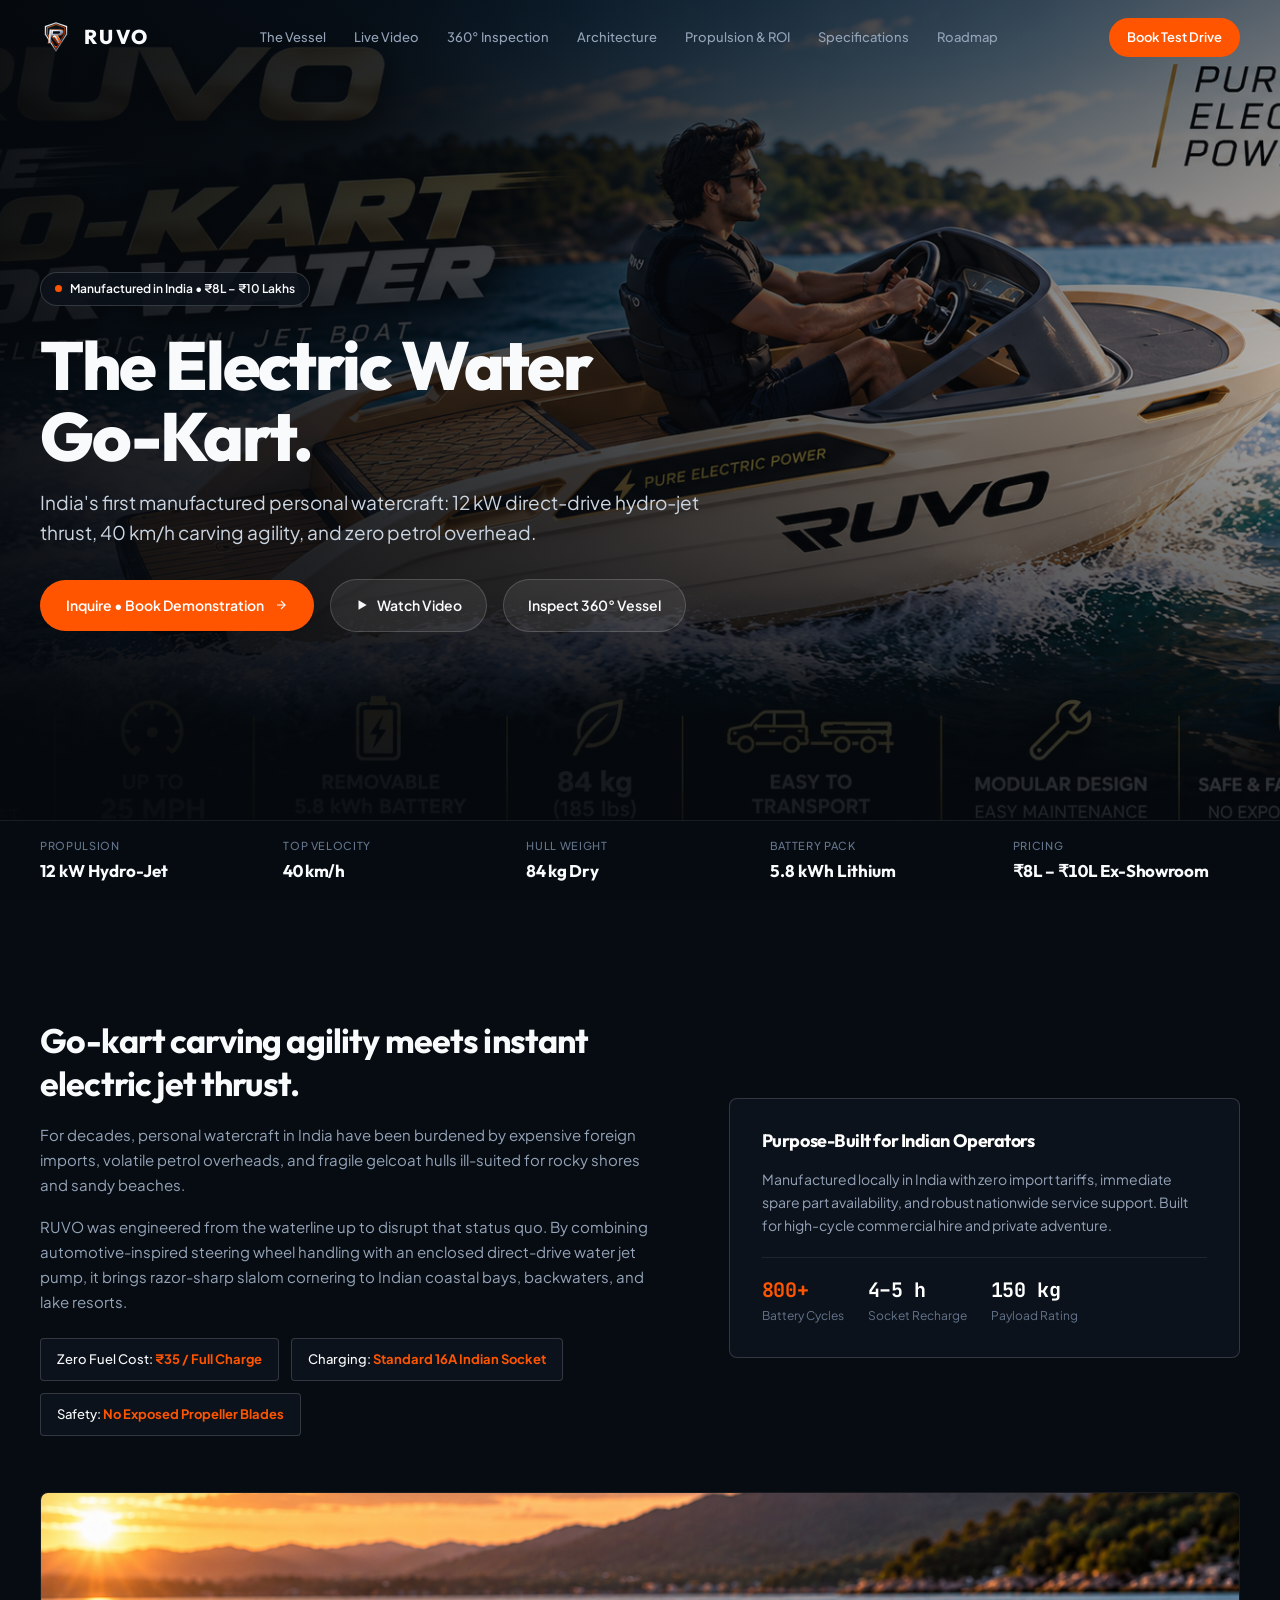
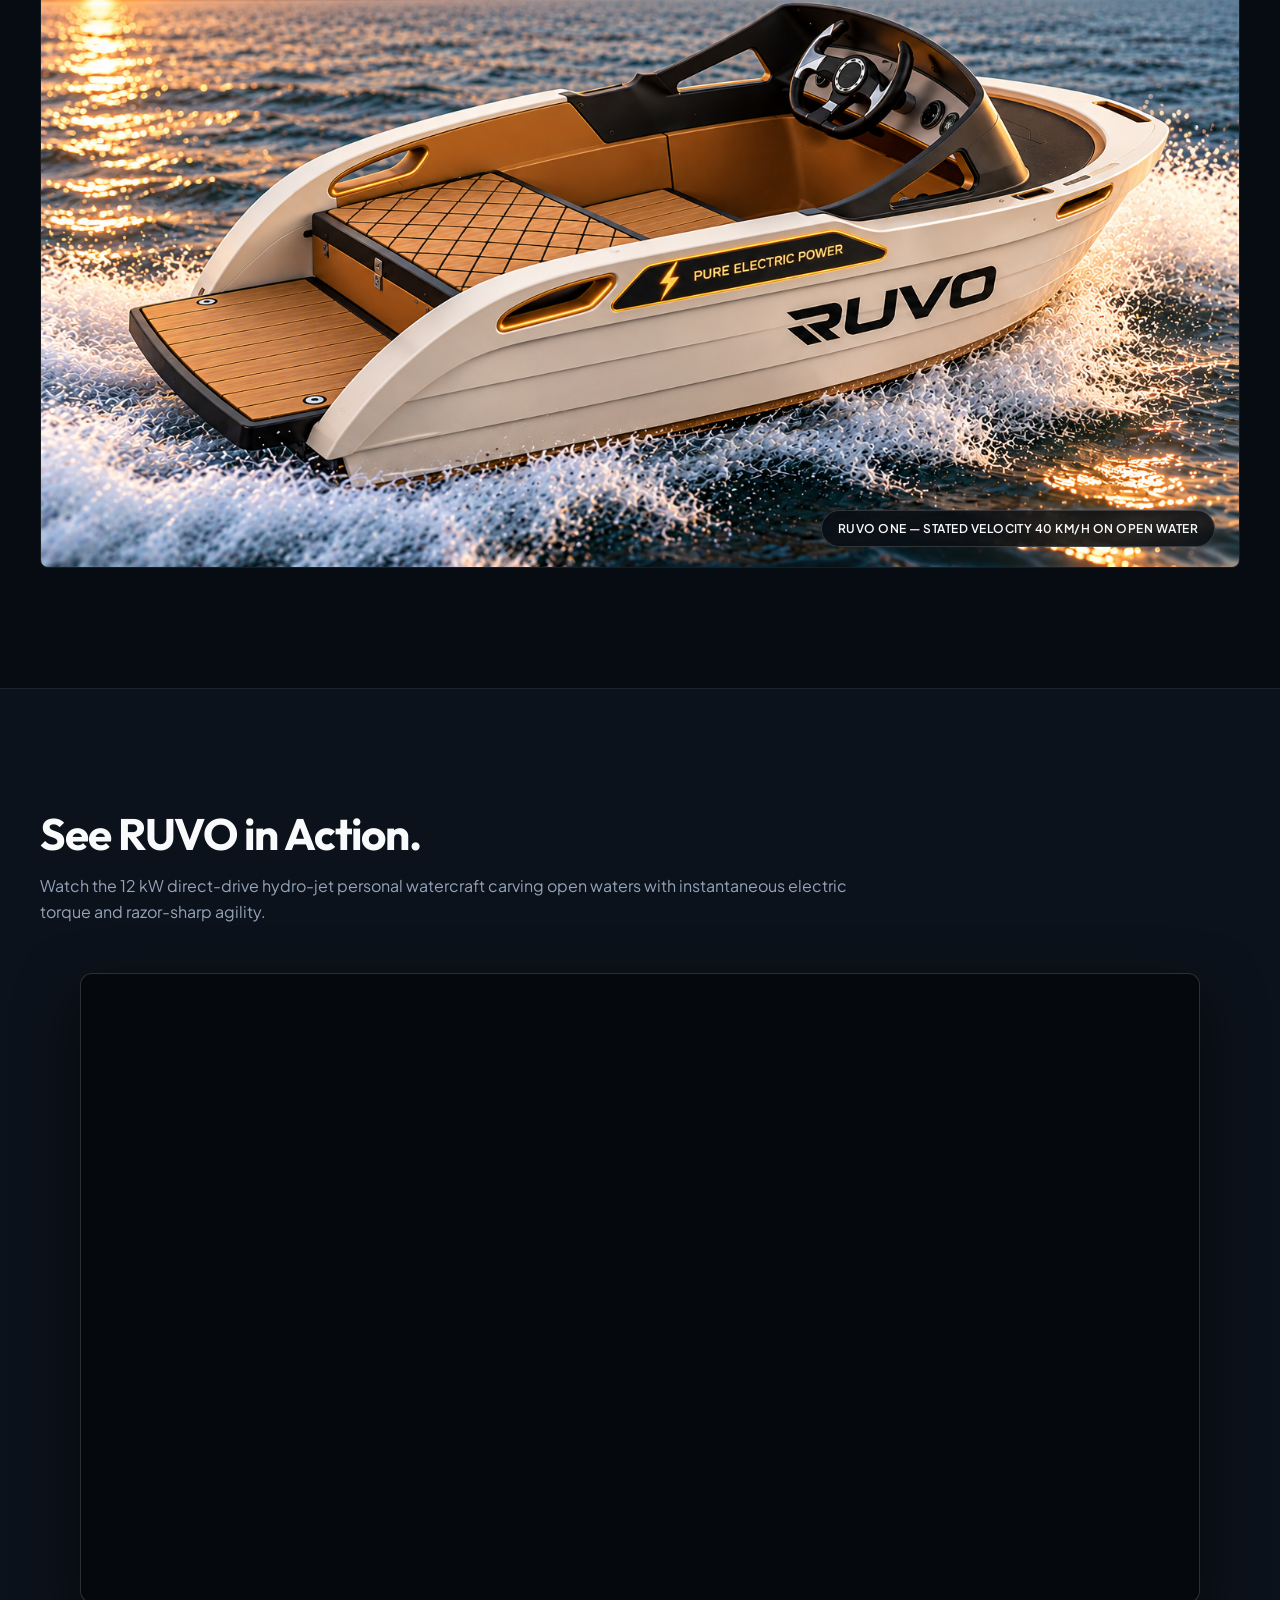
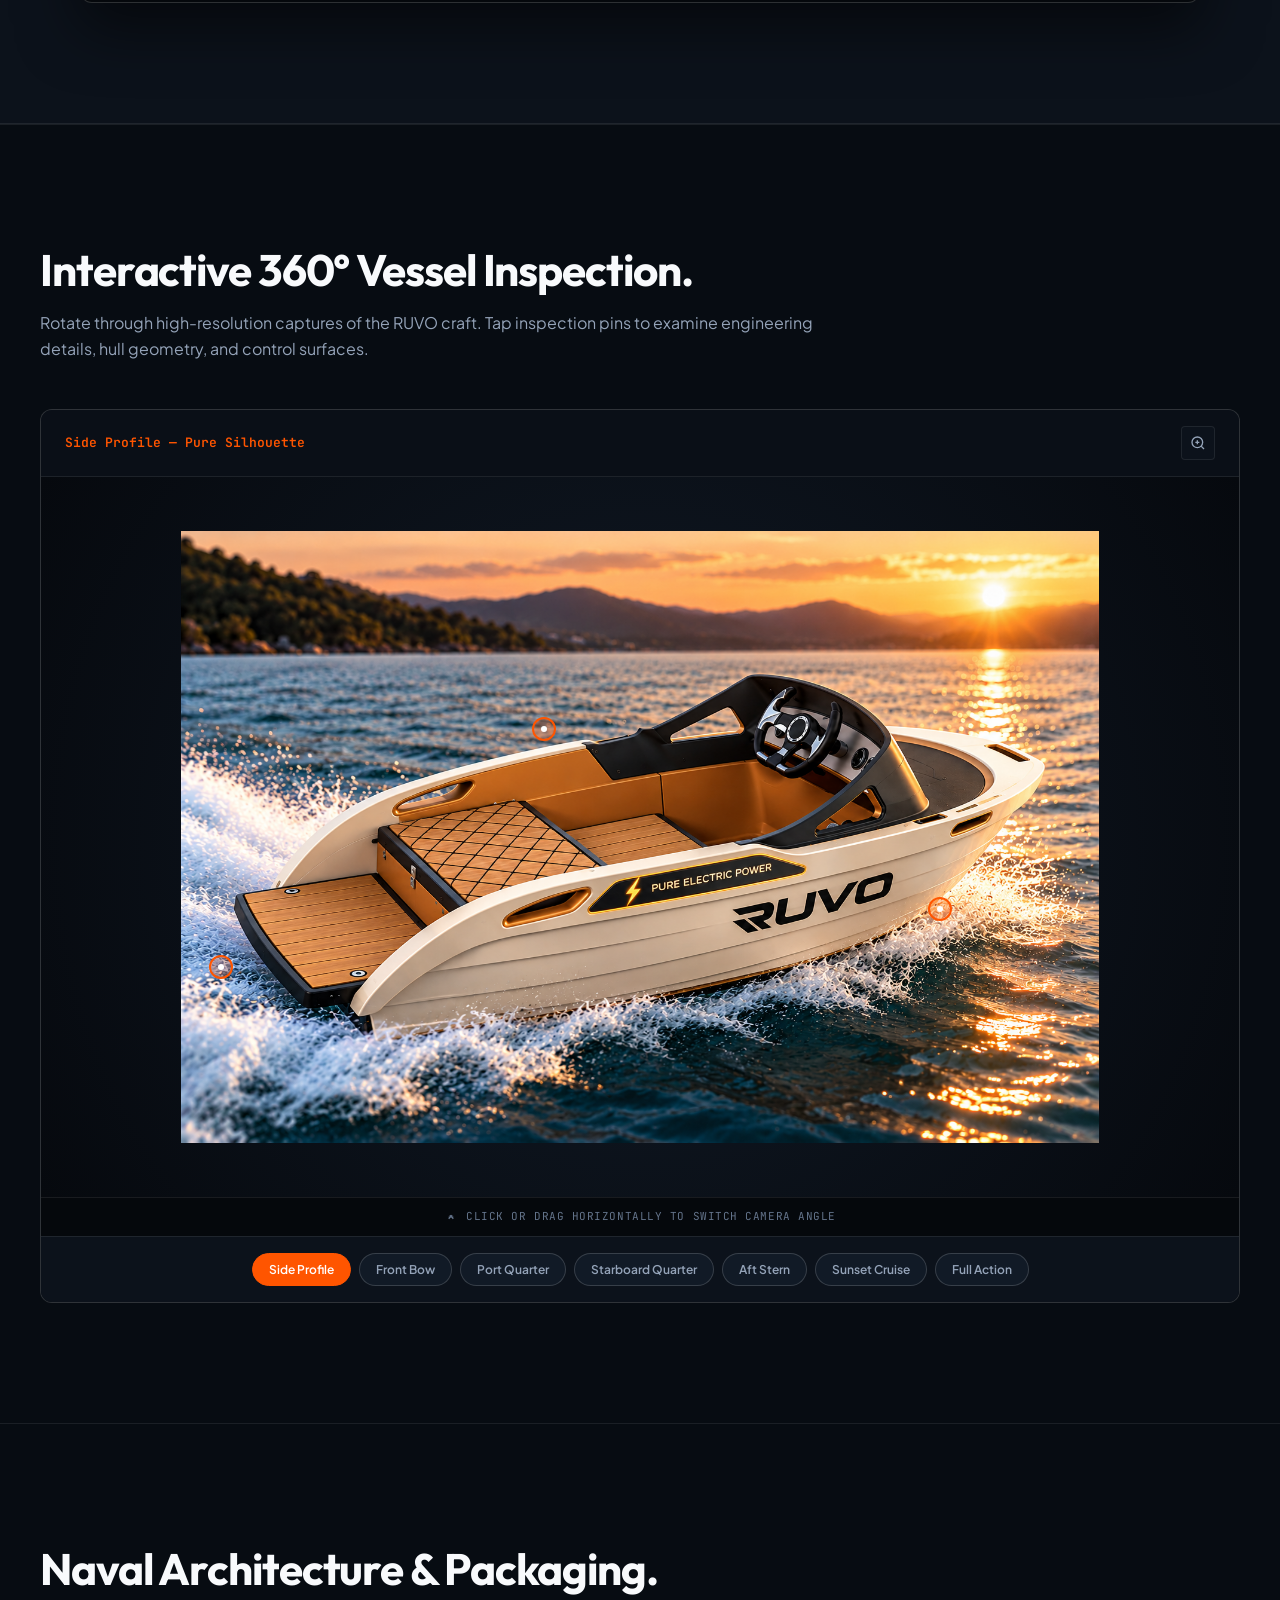
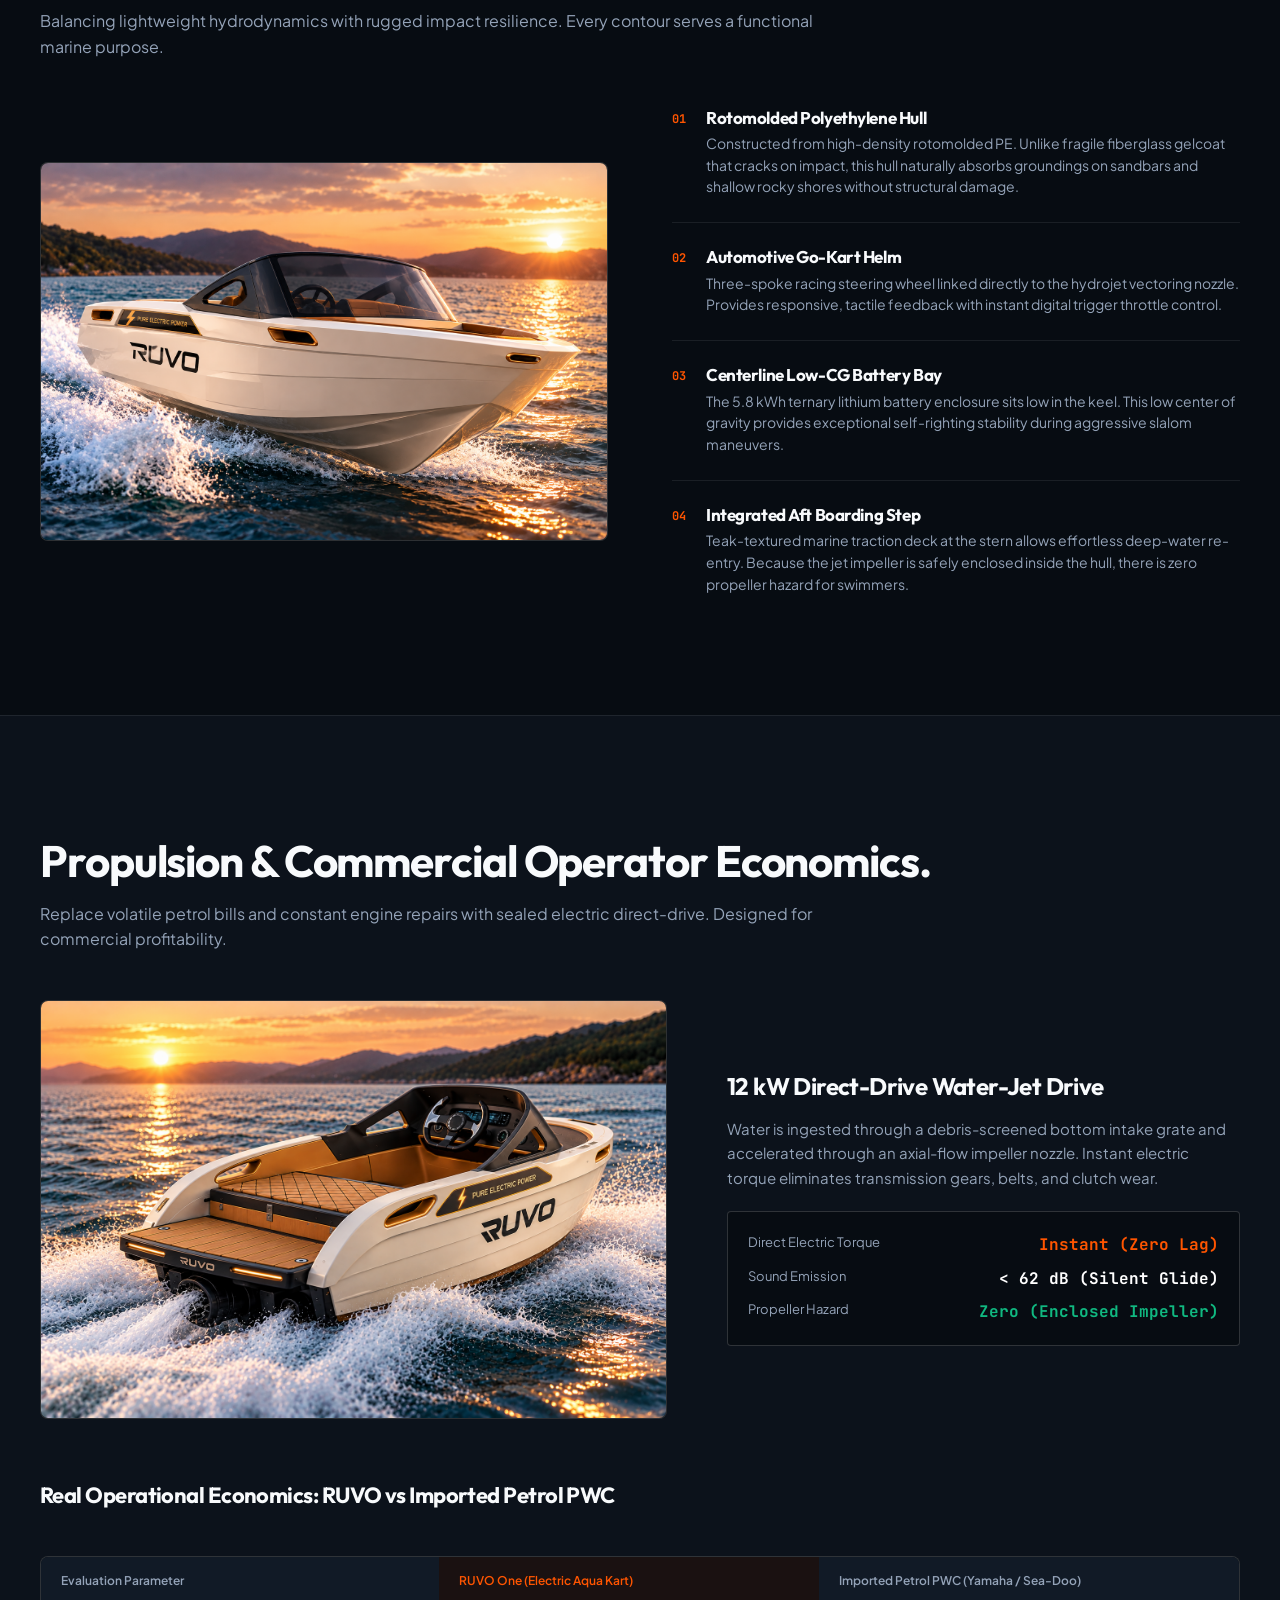
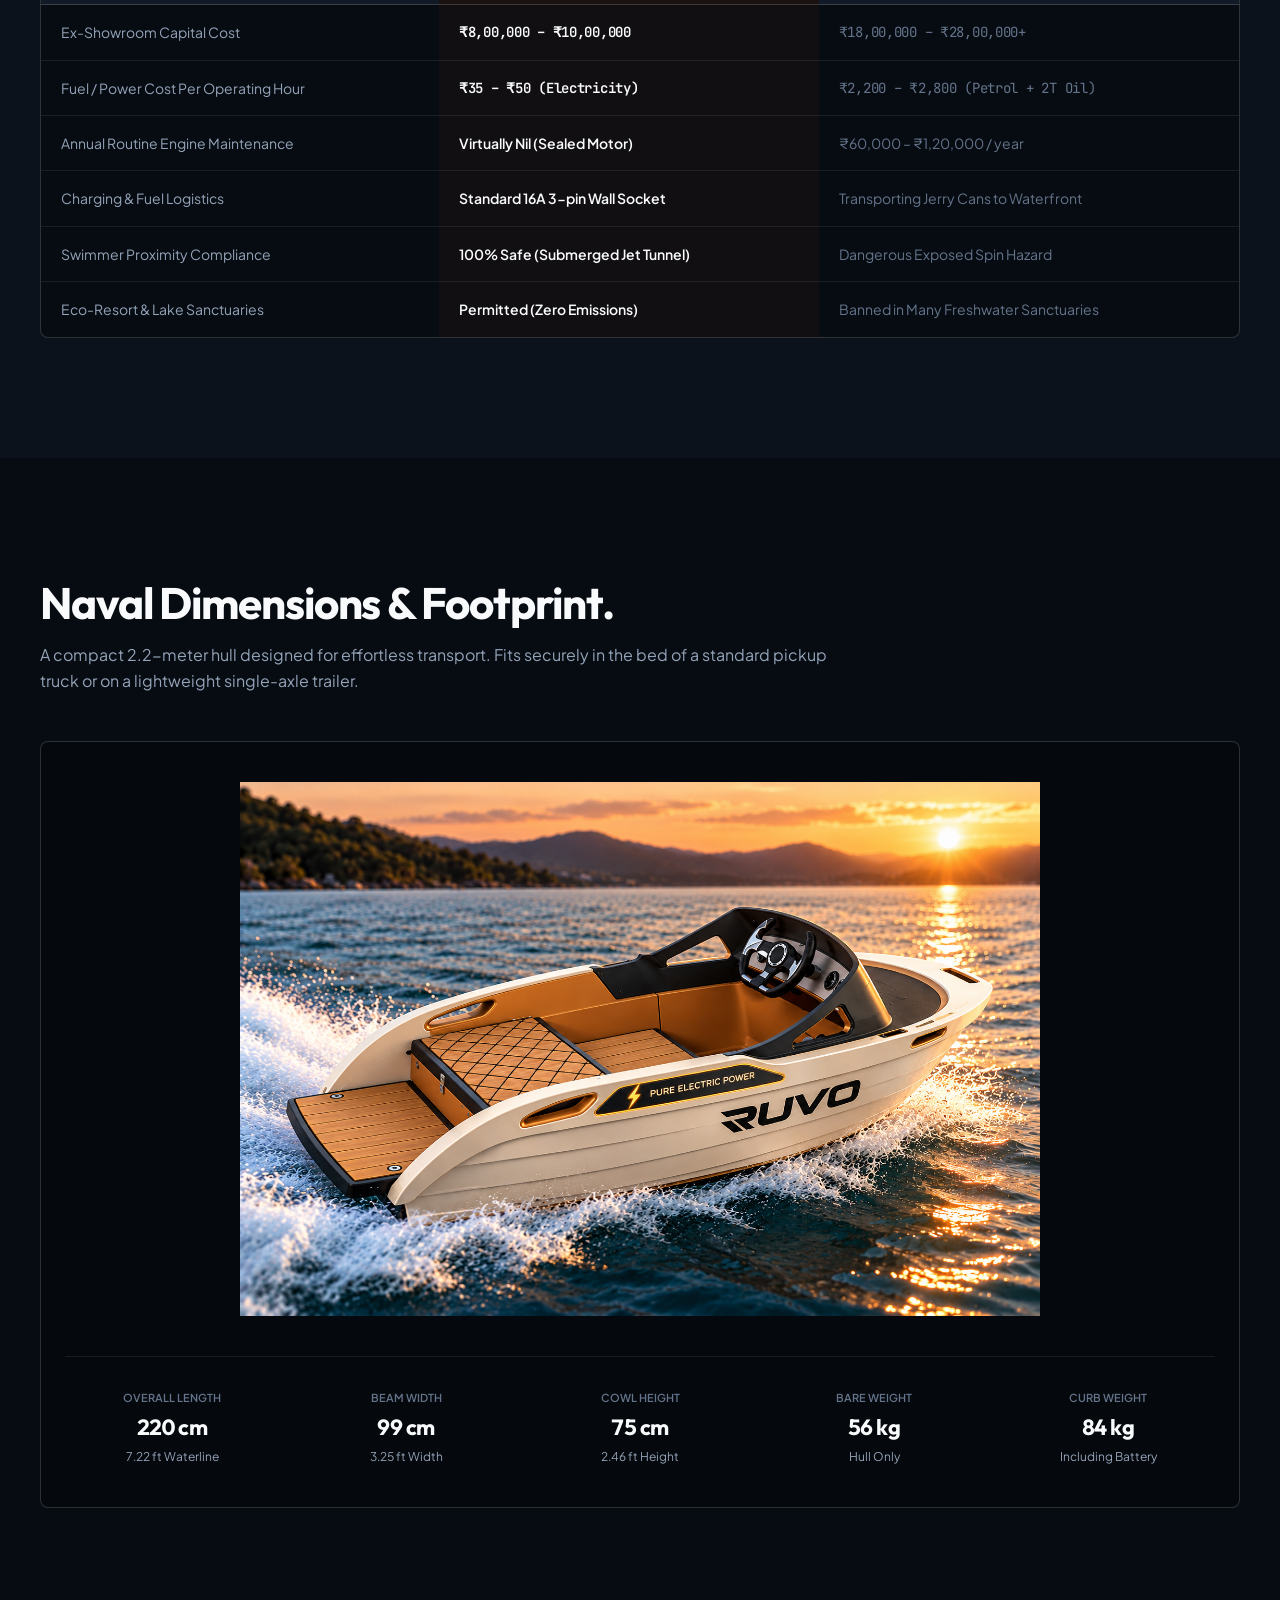
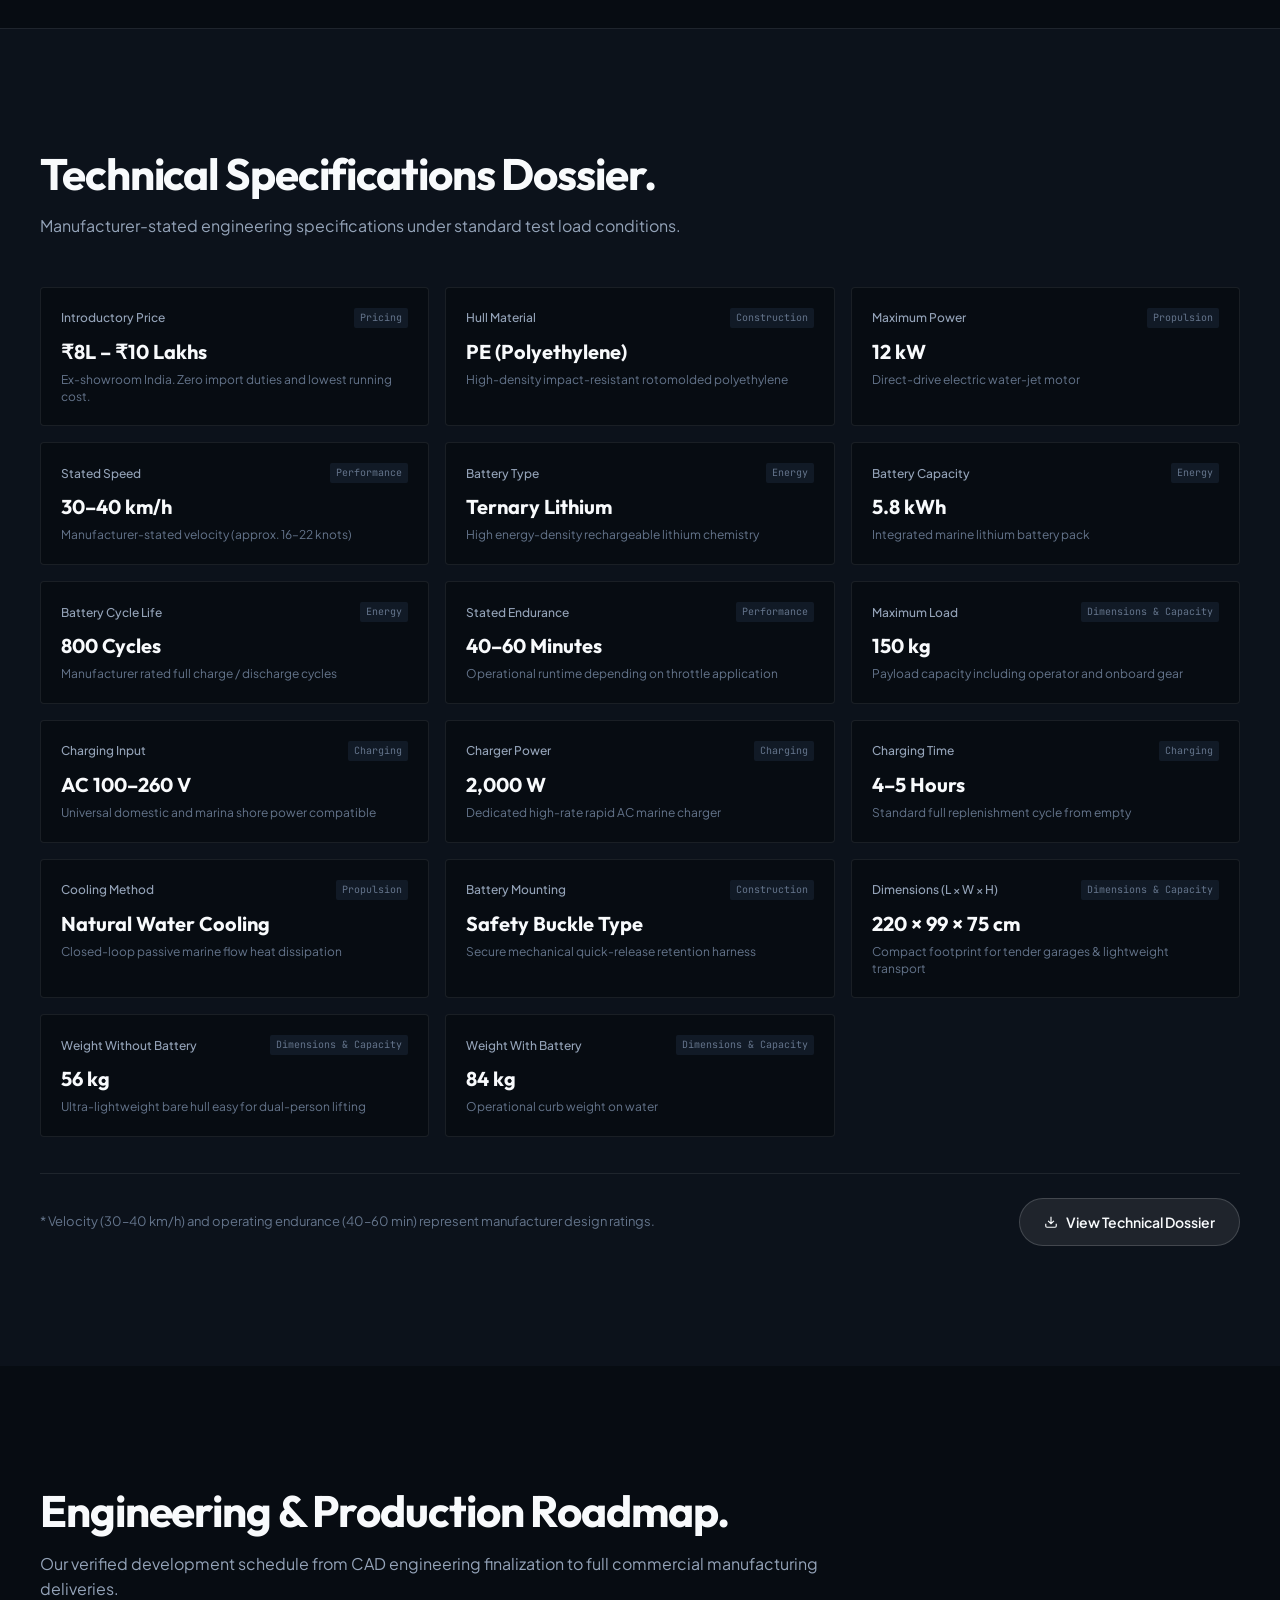
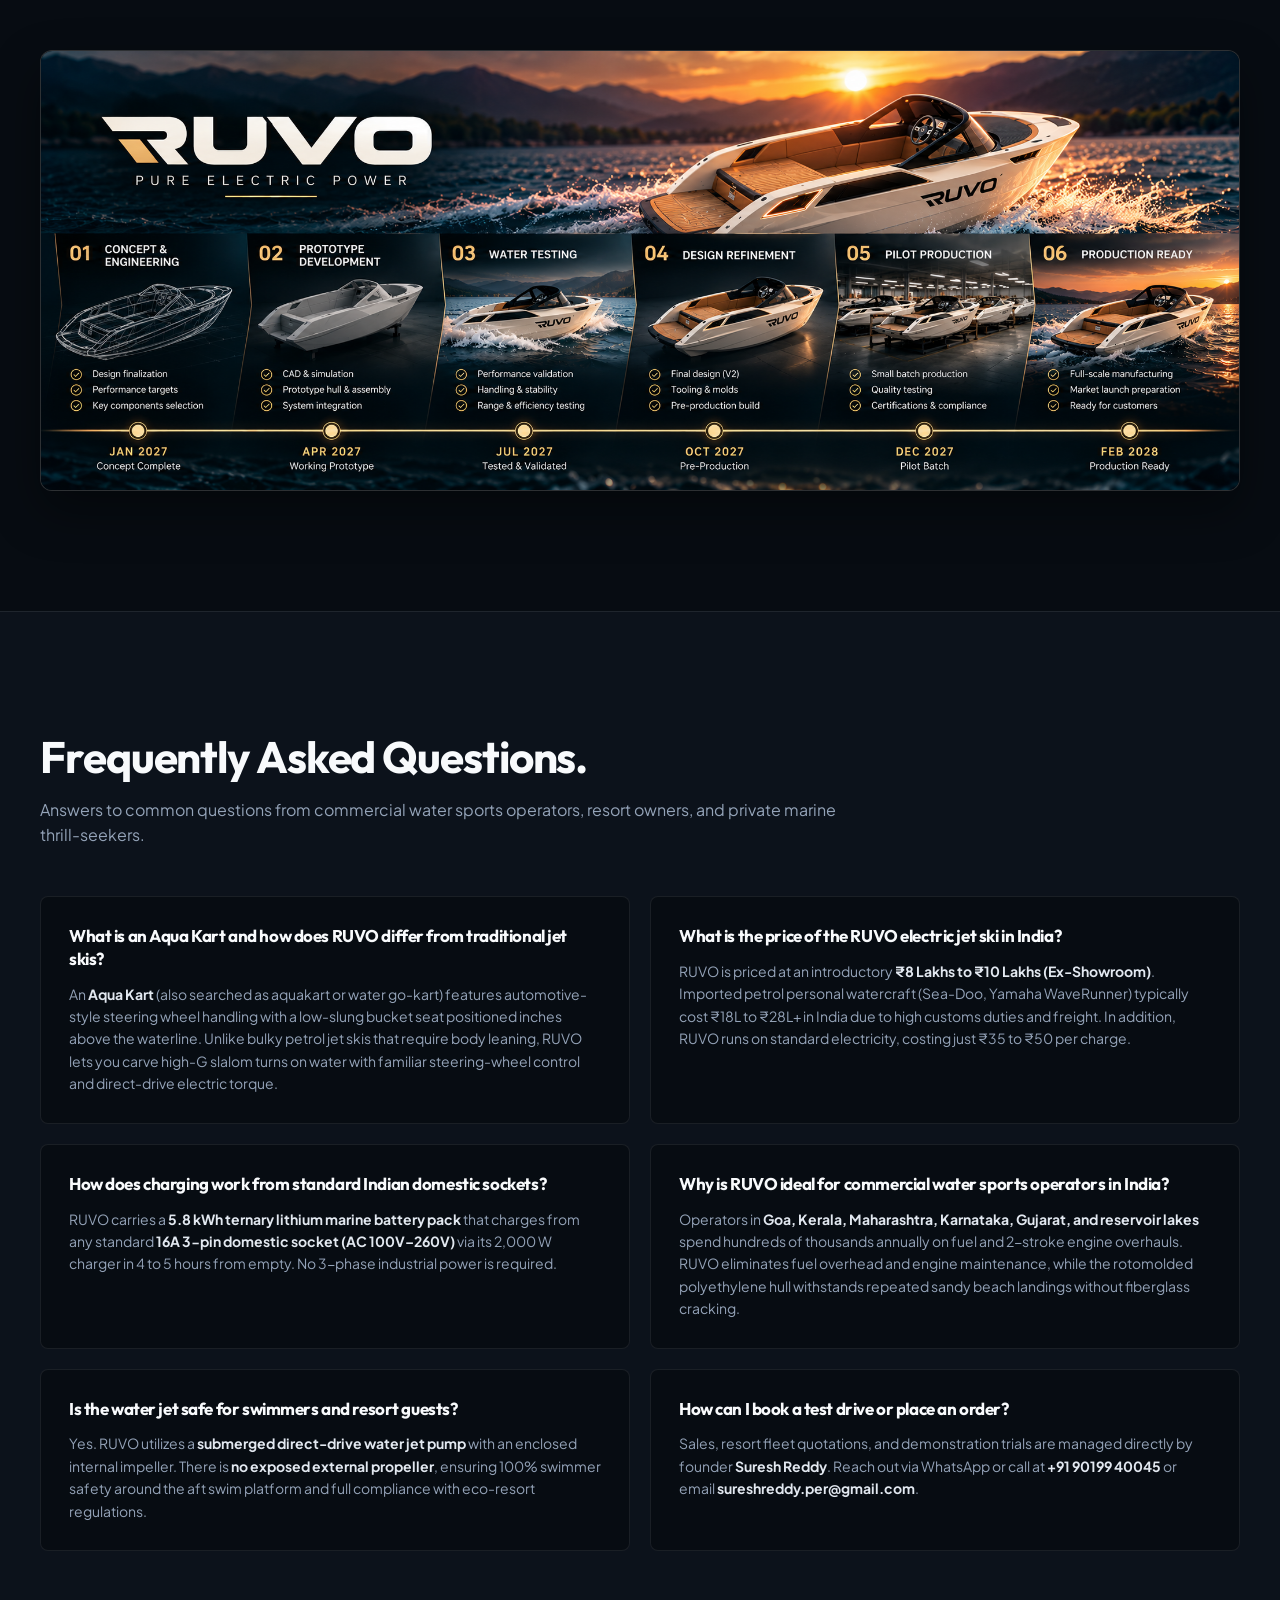
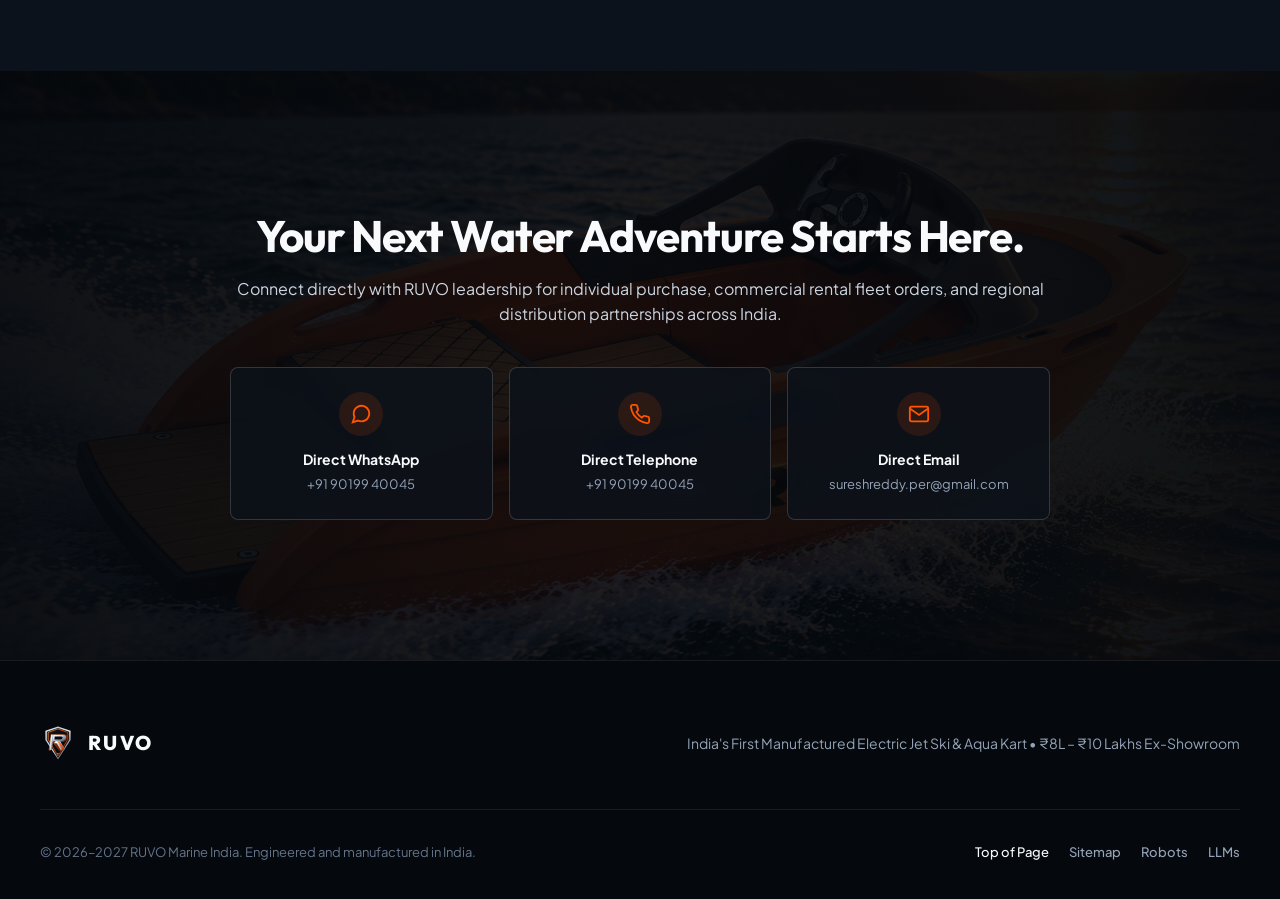
==== commit 735f2f87: "Add pitch deck assets and use Outfit font Add presentation imagery, ignore exported deck files, and " ====
--- a/index.html
+++ b/index.html
@@ -98,10 +98,10 @@
   }
   </script>
 
-  <!-- Typography: Syne, Plus Jakarta Sans, JetBrains Mono -->
+  <!-- Typography: Outfit, Plus Jakarta Sans, JetBrains Mono -->
   <link rel="preconnect" href="https://fonts.googleapis.com">
   <link rel="preconnect" href="https://fonts.gstatic.com" crossorigin>
-  <link href="https://fonts.googleapis.com/css2?family=JetBrains+Mono:wght@400;500;600&family=Plus+Jakarta+Sans:wght@300;400;500;600;700&family=Syne:wght@500;600;700;800&display=swap" rel="stylesheet">
+  <link href="https://fonts.googleapis.com/css2?family=JetBrains+Mono:wght@400;500;600&family=Outfit:wght@500;600;700;800;900&family=Plus+Jakarta+Sans:wght@300;400;500;600;700&display=swap" rel="stylesheet">
 
   <!-- Stylesheet -->
   <link rel="stylesheet" href="css/style.css">
@@ -150,9 +150,12 @@
   <div class="mobile-drawer-backdrop" id="mobile-backdrop"></div>
   <aside class="mobile-nav-drawer" id="mobile-drawer" aria-label="Mobile Navigation">
     <div>
-      <div class="header-brand">
-        <img src="assets/images/logo-mark.svg" alt="RUVO Emblem" width="30" height="30">
-        <span class="brand-text">RUVO</span>
+      <div style="display: flex; justify-content: space-between; align-items: center;">
+        <div class="header-brand">
+          <img src="assets/images/logo-mark.svg" alt="RUVO Emblem" width="30" height="30">
+          <span class="brand-text">RUVO</span>
+        </div>
+        <button id="mobile-drawer-close" class="drawer-close-btn" aria-label="Close navigation">&times;</button>
       </div>
       <div class="mobile-nav-links">
         <a href="#vessel" class="mobile-nav-link">The Vessel</a>
@@ -461,6 +464,10 @@
 
       <!-- Real Commercial ROI Table (Hallmark Material Truth) -->
       <h3 style="font-size: 22px; margin-bottom: 16px;">Real Operational Economics: RUVO vs Imported Petrol PWC</h3>
+      <div class="table-scroll-hint">
+        <svg width="14" height="14" viewBox="0 0 24 24" fill="none" stroke="currentColor" stroke-width="2"><path d="M14 9l-6 6M10 9l6 6M8 12h8"/></svg>
+        <span>Swipe horizontally to compare full data &rarr;</span>
+      </div>
       <div class="economics-table-container">
         <table class="economics-table">
           <thead>
@@ -596,6 +603,9 @@
       <div class="roadmap-card-frame">
         <img src="assets/images/ruvo-timeline.png" alt="RUVO Engineering &amp; Production Roadmap Timeline" class="roadmap-img" data-zoomable loading="lazy">
       </div>
+      <div class="roadmap-mobile-hint">
+        <span>Tap timeline to expand and inspect full resolution</span>
+      </div>
     </div>
   </section>
 
--- a/css/style.css
+++ b/css/style.css
@@ -43,7 +43,7 @@
   --border-focus: #ff5500;
 
   /* Typography Stack */
-  --font-display: "Syne", -apple-system, BlinkMacSystemFont, "Segoe UI", Roboto, sans-serif;
+  --font-display: "Outfit", -apple-system, BlinkMacSystemFont, "Segoe UI", Roboto, sans-serif;
   --font-body: "Plus Jakarta Sans", -apple-system, BlinkMacSystemFont, "Segoe UI", Roboto, sans-serif;
   --font-mono: "JetBrains Mono", "Space Mono", SFMono-Regular, monospace;
 
@@ -1581,7 +1581,501 @@
 }
 
 /* --------------------------------------------------------------------------
-   17. Accessibility Fallbacks (Hallmark Floor #7)
+   17. Mobile & Responsive Enhancements (Hallmark & Impeccable Standards)
+   -------------------------------------------------------------------------- */
+.drawer-close-btn {
+  display: flex;
+  align-items: center;
+  justify-content: center;
+  width: 36px;
+  height: 36px;
+  border-radius: var(--radius-sm);
+  background: var(--bg-surface-elevated);
+  border: 1px solid var(--border-medium);
+  color: var(--text-secondary);
+  font-size: 24px;
+  line-height: 1;
+  transition: color var(--duration-fast) var(--ease-out), background-color var(--duration-fast) var(--ease-out);
+}
+
+.drawer-close-btn:hover {
+  color: var(--text-primary);
+  background-color: var(--bg-surface-hover);
+}
+
+.table-scroll-hint {
+  display: none;
+  align-items: center;
+  gap: 6px;
+  font-family: var(--font-mono);
+  font-size: 11px;
+  color: var(--accent-orange);
+  margin-bottom: 10px;
+}
+
+.roadmap-mobile-hint {
+  display: none;
+  text-align: center;
+  font-family: var(--font-mono);
+  font-size: 11px;
+  color: var(--text-muted);
+  margin-top: 10px;
+}
+
+@media (max-width: 767px) {
+  /* Section Padding */
+  .vessel-section,
+  .video-showcase-section,
+  .inspection-section,
+  .architecture-section,
+  .propulsion-section,
+  .engineering-section,
+  .specs-section,
+  .roadmap-section,
+  .faq-section {
+    padding: 64px 0;
+  }
+
+  .enquiry-section {
+    padding: 72px 0;
+  }
+
+  .section-header {
+    margin-bottom: 32px;
+  }
+
+  .section-title {
+    font-size: clamp(24px, 6.5vw, 32px);
+    margin-bottom: 10px;
+    line-height: 1.2;
+  }
+
+  .section-description {
+    font-size: 14px;
+    line-height: 1.55;
+  }
+
+  /* Header on Mobile */
+  .header-brand {
+    gap: 8px;
+  }
+
+  .header-brand-logo {
+    width: 28px;
+    height: 28px;
+  }
+
+  .brand-text {
+    font-size: 18px;
+  }
+
+  .btn-header-cta {
+    padding: 7px 14px;
+    font-size: 12px;
+  }
+
+  /* Hero Section on Mobile: Natural Flow, Zero Overlaps */
+  .hero-section {
+    min-height: auto;
+    padding-top: calc(var(--header-height) + 24px);
+    padding-bottom: 0;
+    display: flex;
+    flex-direction: column;
+    justify-content: flex-start;
+  }
+
+  .hero-content {
+    margin-bottom: 32px;
+  }
+
+  .hero-badge-pill {
+    margin-bottom: 18px;
+    padding: 5px 12px;
+    font-size: 11px;
+  }
+
+  .hero-title-main {
+    font-size: clamp(28px, 8vw, 40px);
+    line-height: 1.1;
+    margin-bottom: 12px;
+  }
+
+  .hero-lead-text {
+    font-size: 15px;
+    line-height: 1.5;
+    margin-bottom: 24px;
+  }
+
+  .hero-actions {
+    flex-direction: column;
+    align-items: stretch;
+    gap: 10px;
+    width: 100%;
+  }
+
+  .btn-primary,
+  .btn-secondary {
+    width: 100%;
+    justify-content: center;
+    padding: 13px 20px;
+    font-size: 13px;
+  }
+
+  /* Pinned Telemetry Bar becomes natural in-flow block on mobile */
+  .hero-telemetry-bar {
+    position: relative;
+    bottom: auto;
+    left: auto;
+    width: 100%;
+    margin-top: 16px;
+    padding: 18px 0 24px;
+    border-top: 1px solid var(--border-subtle);
+  }
+
+  .telemetry-grid {
+    grid-template-columns: repeat(2, 1fr);
+    gap: 10px;
+  }
+
+  .telemetry-item {
+    background: rgba(12, 18, 27, 0.75);
+    padding: 10px 12px;
+    border-radius: var(--radius-sm);
+    border: 1px solid var(--border-subtle);
+  }
+
+  .telemetry-item:last-child {
+    grid-column: span 2;
+  }
+
+  .telemetry-label {
+    font-size: 10px;
+  }
+
+  .telemetry-val {
+    font-size: 15px;
+  }
+
+  /* The Vessel Section */
+  .vessel-split-stage {
+    gap: 28px;
+    margin-bottom: 36px;
+  }
+
+  .vessel-narrative h3 {
+    font-size: 21px;
+    line-height: 1.25;
+    margin-bottom: 14px;
+  }
+
+  .vessel-narrative p {
+    font-size: 14px;
+    line-height: 1.55;
+    margin-bottom: 14px;
+  }
+
+  .vessel-stat-pills {
+    gap: 8px;
+  }
+
+  .stat-pill {
+    font-size: 12px;
+    padding: 8px 12px;
+    width: 100%;
+  }
+
+  .vessel-meta-card {
+    padding: 20px 16px;
+  }
+
+  .vessel-meta-card h4 {
+    font-size: 16px;
+    margin-bottom: 10px;
+  }
+
+  .vessel-meta-card p {
+    font-size: 13px;
+    line-height: 1.5;
+    margin-bottom: 16px;
+  }
+
+  .media-caption-bar {
+    bottom: 10px;
+    right: 10px;
+    left: 10px;
+    text-align: center;
+    font-size: 10px;
+    padding: 6px 10px;
+  }
+
+  /* 360 Inspection Viewer on Mobile */
+  .viewer-top-bar {
+    padding: 12px 16px;
+  }
+
+  .viewer-angle-badge {
+    font-size: 12px;
+  }
+
+  .viewer-stage {
+    aspect-ratio: 4 / 3;
+    min-height: 260px;
+    max-height: 380px;
+  }
+
+  .viewer-main-img {
+    width: 95%;
+    height: 90%;
+  }
+
+  .viewer-instructions-bar {
+    font-size: 10px;
+    padding: 8px;
+  }
+
+  /* Horizontal swipeable pill selector for angles */
+  .viewer-angle-selector {
+    flex-wrap: nowrap;
+    overflow-x: auto;
+    justify-content: flex-start;
+    padding: 12px 14px;
+    gap: 8px;
+    -webkit-overflow-scrolling: touch;
+    scrollbar-width: none;
+  }
+
+  .viewer-angle-selector::-webkit-scrollbar {
+    display: none;
+  }
+
+  .angle-btn {
+    flex-shrink: 0;
+    white-space: nowrap;
+    padding: 7px 13px;
+    font-size: 11px;
+  }
+
+  /* Tooltip bottom sheet on mobile to avoid screen-edge clipping */
+  .hotspot-card-tooltip {
+    position: fixed;
+    bottom: 20px;
+    left: 16px;
+    right: 16px;
+    width: auto;
+    transform: none;
+    box-shadow: 0 16px 40px rgba(0, 0, 0, 0.85);
+  }
+
+  /* Architecture & Propulsion */
+  .architecture-layout {
+    gap: 32px;
+  }
+
+  .feature-row {
+    gap: 14px;
+    padding-bottom: 18px;
+  }
+
+  .feature-body h4 {
+    font-size: 15px;
+  }
+
+  .feature-body p {
+    font-size: 13px;
+    line-height: 1.5;
+  }
+
+  .propulsion-split {
+    gap: 28px;
+    margin-bottom: 36px;
+  }
+
+  .propulsion-split h3 {
+    font-size: 20px;
+    margin-bottom: 12px;
+  }
+
+  .table-scroll-hint {
+    display: flex;
+  }
+
+  .economics-table {
+    font-size: 12px;
+    min-width: 520px;
+  }
+
+  .economics-table th,
+  .economics-table td {
+    padding: 10px 12px;
+  }
+
+  /* Blueprint & Dimensions */
+  .blueprint-stage {
+    padding: 24px 12px;
+  }
+
+  .blueprint-stats-grid {
+    grid-template-columns: repeat(2, 1fr);
+    gap: 10px;
+    margin-top: 24px;
+    padding-top: 20px;
+  }
+
+  .bp-stat-box:last-child {
+    grid-column: span 2;
+  }
+
+  .bp-stat-box {
+    background: rgba(12, 18, 27, 0.6);
+    padding: 10px;
+    border-radius: var(--radius-sm);
+    border: 1px solid var(--border-subtle);
+  }
+
+  .bp-stat-val {
+    font-size: 18px;
+  }
+
+  /* Specifications Matrix */
+  .specs-grid {
+    gap: 10px;
+  }
+
+  .spec-cell {
+    padding: 14px;
+  }
+
+  .spec-value {
+    font-size: 17px;
+  }
+
+  .spec-actions {
+    flex-direction: column;
+    align-items: stretch;
+    gap: 12px;
+    margin-top: 24px;
+    padding-top: 16px;
+  }
+
+  .spec-actions button {
+    width: 100%;
+    justify-content: center;
+  }
+
+  /* Roadmap Timeline */
+  .roadmap-mobile-hint {
+    display: block;
+  }
+
+  /* FAQ */
+  .faq-grid {
+    gap: 12px;
+  }
+
+  .faq-card {
+    padding: 20px 16px;
+  }
+
+  .faq-question {
+    font-size: 15px;
+    margin-bottom: 8px;
+  }
+
+  .faq-answer {
+    font-size: 13px;
+    line-height: 1.5;
+  }
+
+  /* Enquiry / Contact Cards */
+  .enquiry-cards-grid {
+    gap: 12px;
+    margin-top: 28px;
+  }
+
+  .contact-card-item {
+    flex-direction: row;
+    gap: 14px;
+    padding: 16px;
+    text-align: left;
+    align-items: center;
+  }
+
+  .contact-icon-box {
+    margin-bottom: 0;
+    flex-shrink: 0;
+    width: 40px;
+    height: 40px;
+  }
+
+  .contact-channel-title {
+    font-size: 14px;
+  }
+
+  .contact-channel-val {
+    font-size: 13px;
+  }
+
+  /* Footer */
+  .footer-top {
+    margin-bottom: 28px;
+    text-align: center;
+    align-items: center;
+    gap: 14px;
+  }
+
+  .footer-bottom {
+    padding-top: 24px;
+    text-align: center;
+    flex-direction: column-reverse;
+    gap: 14px;
+  }
+
+  .footer-bottom > div:last-child {
+    flex-wrap: wrap;
+    justify-content: center;
+    gap: 16px;
+  }
+}
+
+@media (max-width: 480px) {
+  :root {
+    --header-height: 64px;
+  }
+
+  .container {
+    padding-left: 16px;
+    padding-right: 16px;
+  }
+
+  .header-container {
+    padding: 0 16px;
+  }
+
+  .header-brand-logo {
+    width: 24px;
+    height: 24px;
+  }
+
+  .brand-text {
+    font-size: 16px;
+  }
+
+  .btn-header-cta {
+    padding: 6px 10px;
+    font-size: 11px;
+  }
+
+  .hero-title-main {
+    font-size: 28px;
+  }
+
+  .hero-lead-text {
+    font-size: 14px;
+  }
+}
+
+/* --------------------------------------------------------------------------
+   18. Accessibility Fallbacks (Hallmark Floor #7)
    -------------------------------------------------------------------------- */
 @media (prefers-reduced-motion: reduce) {
   *, *::before, *::after {
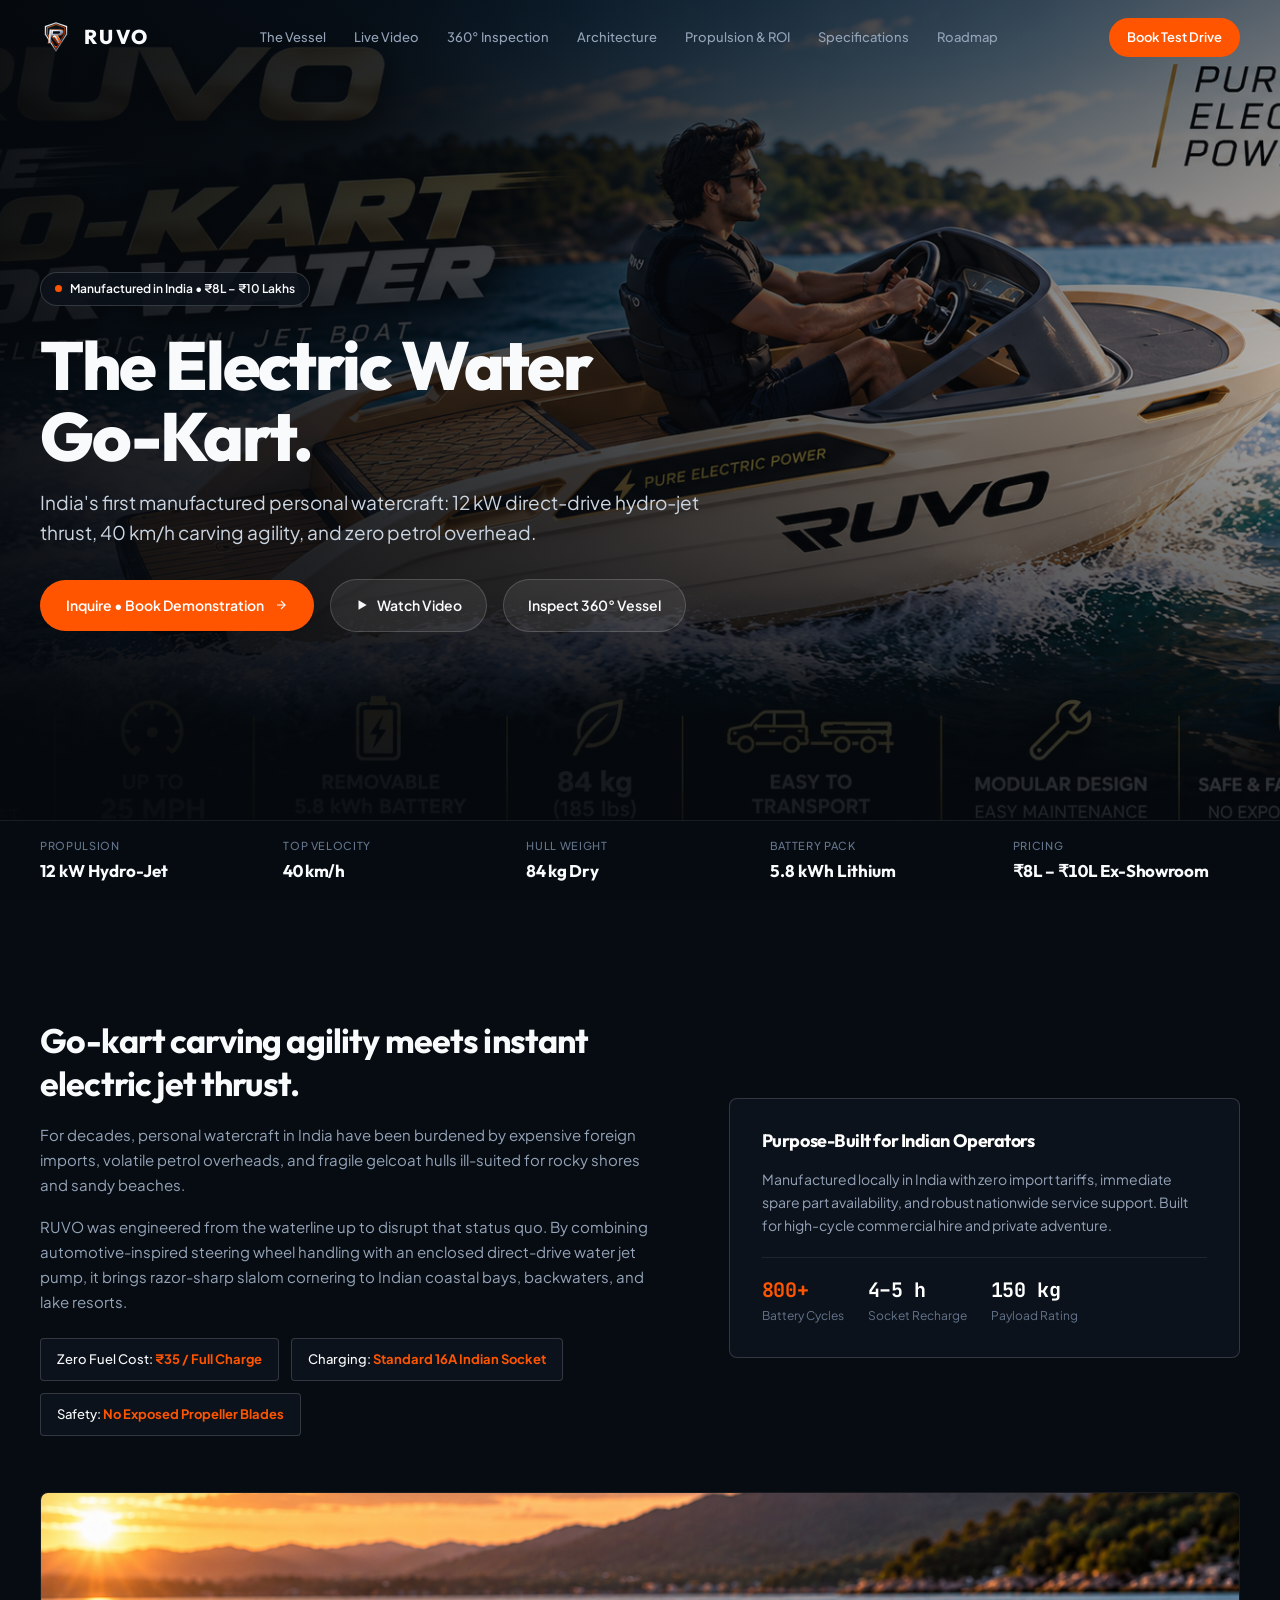
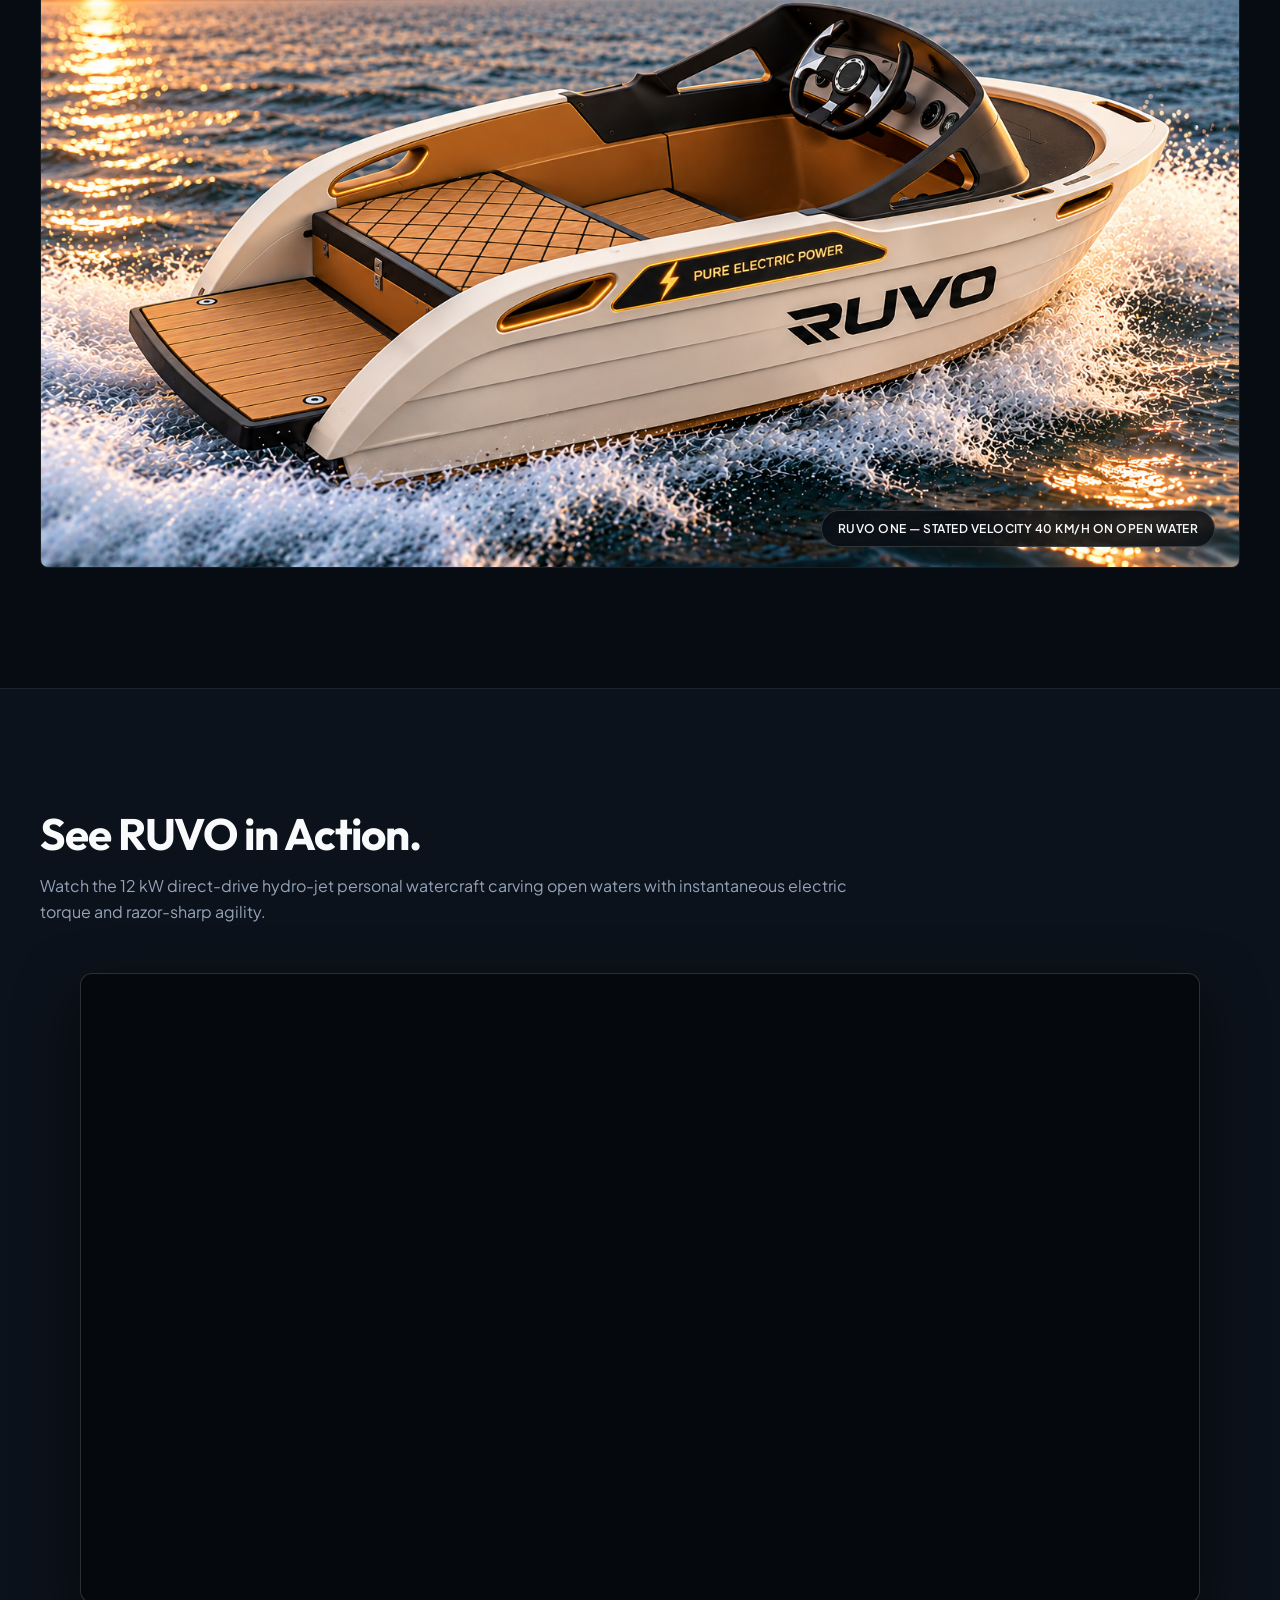
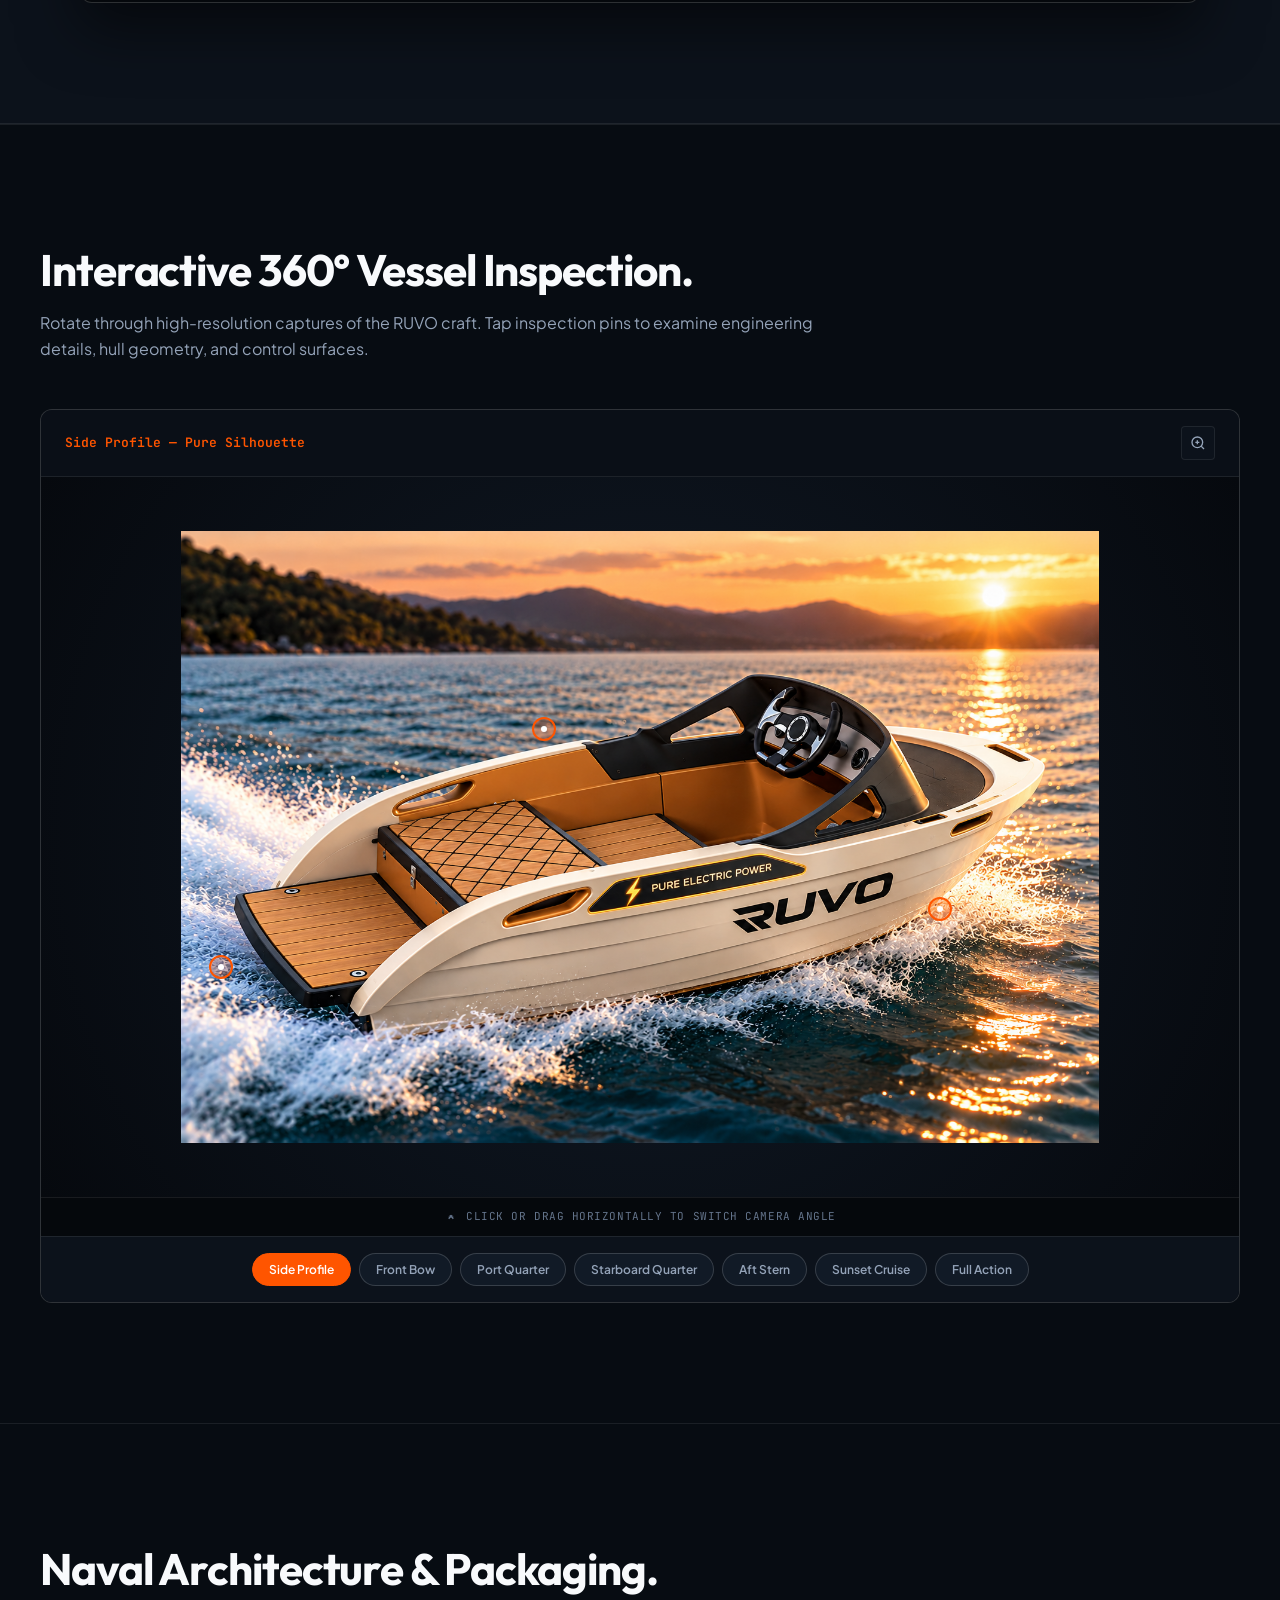
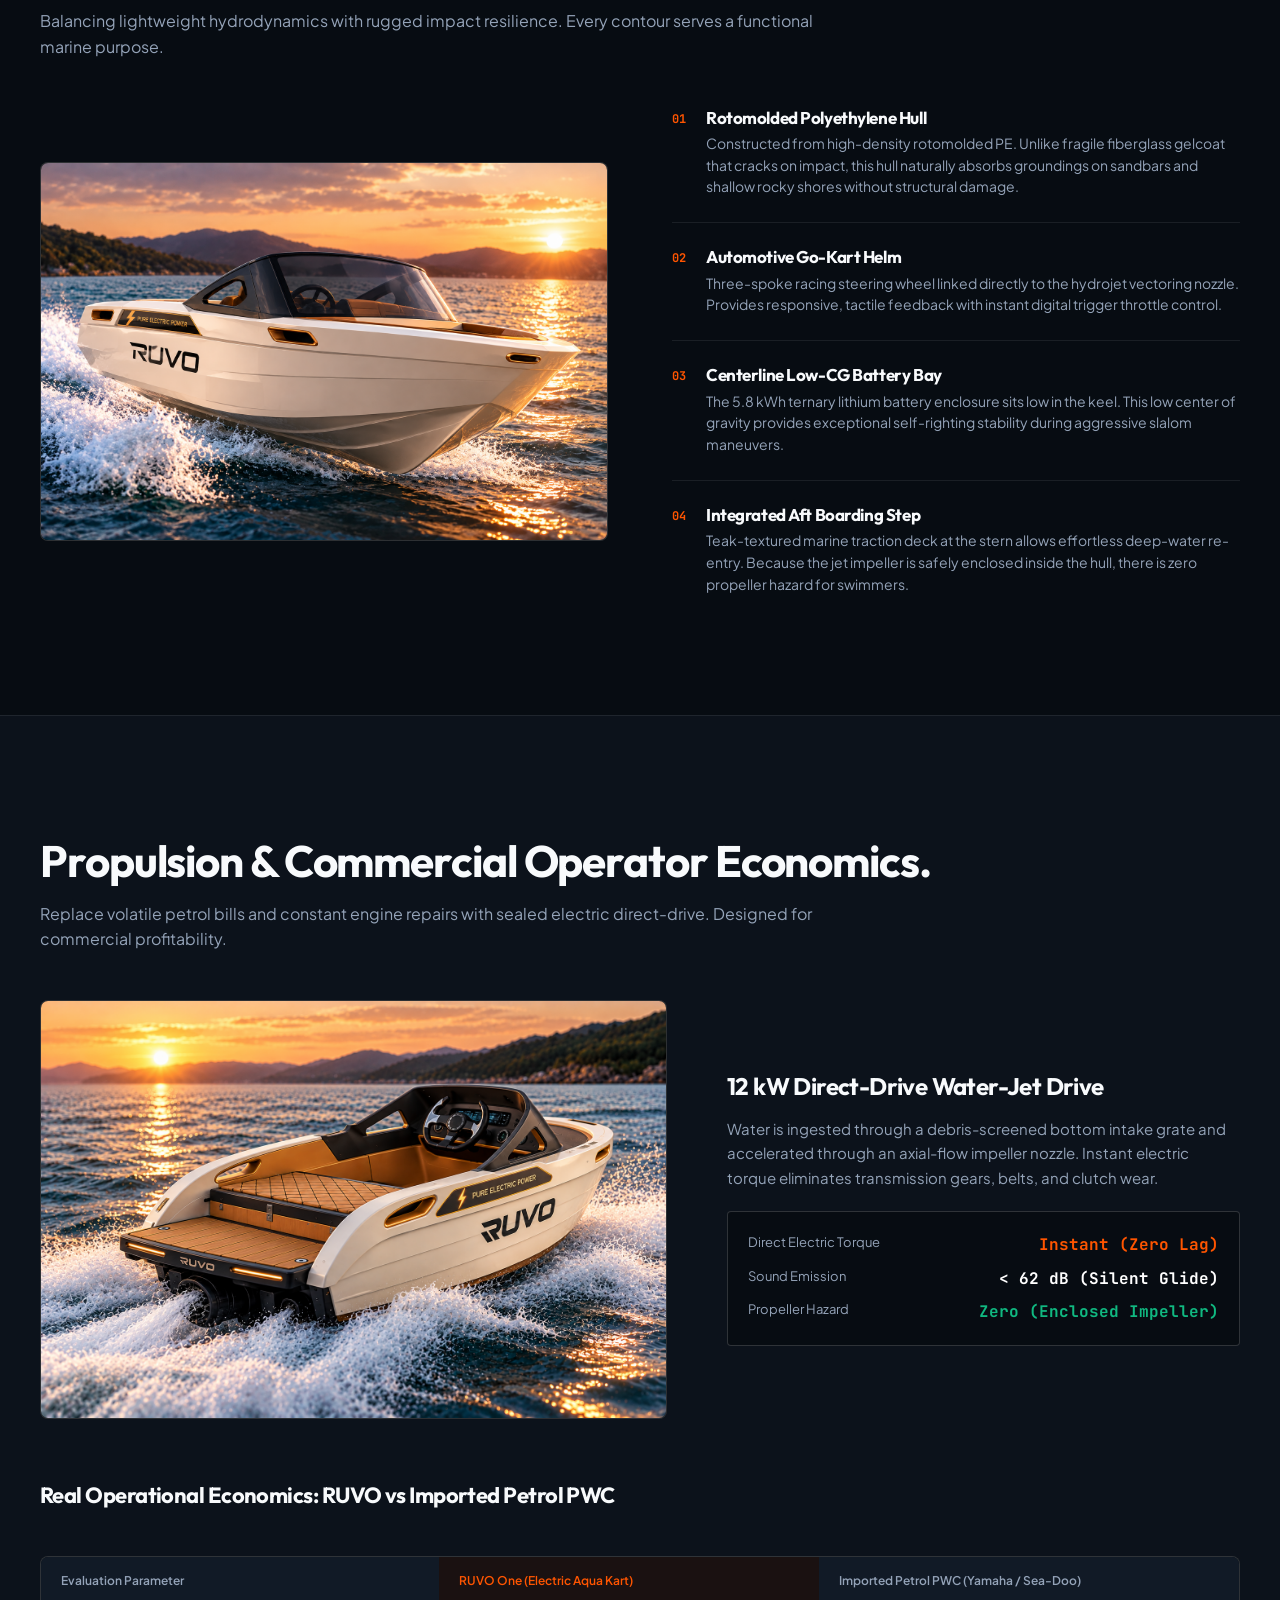
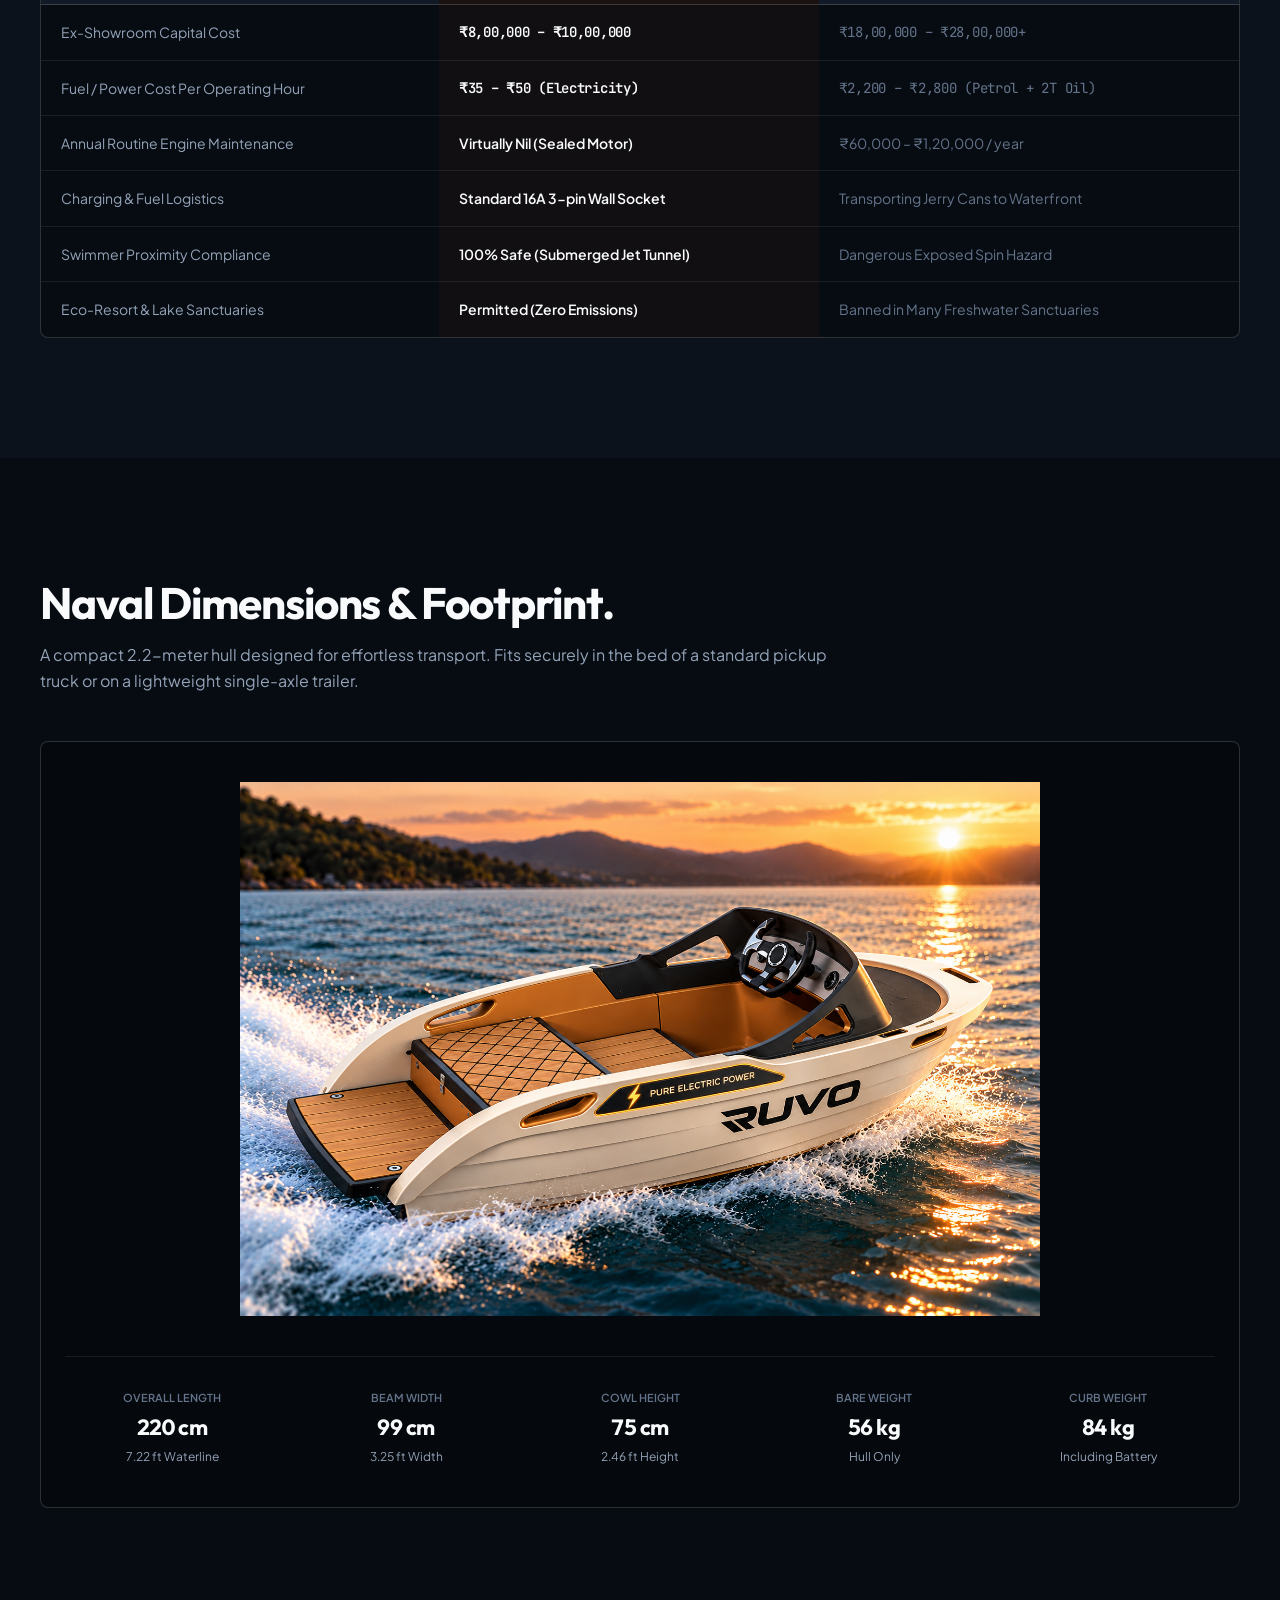
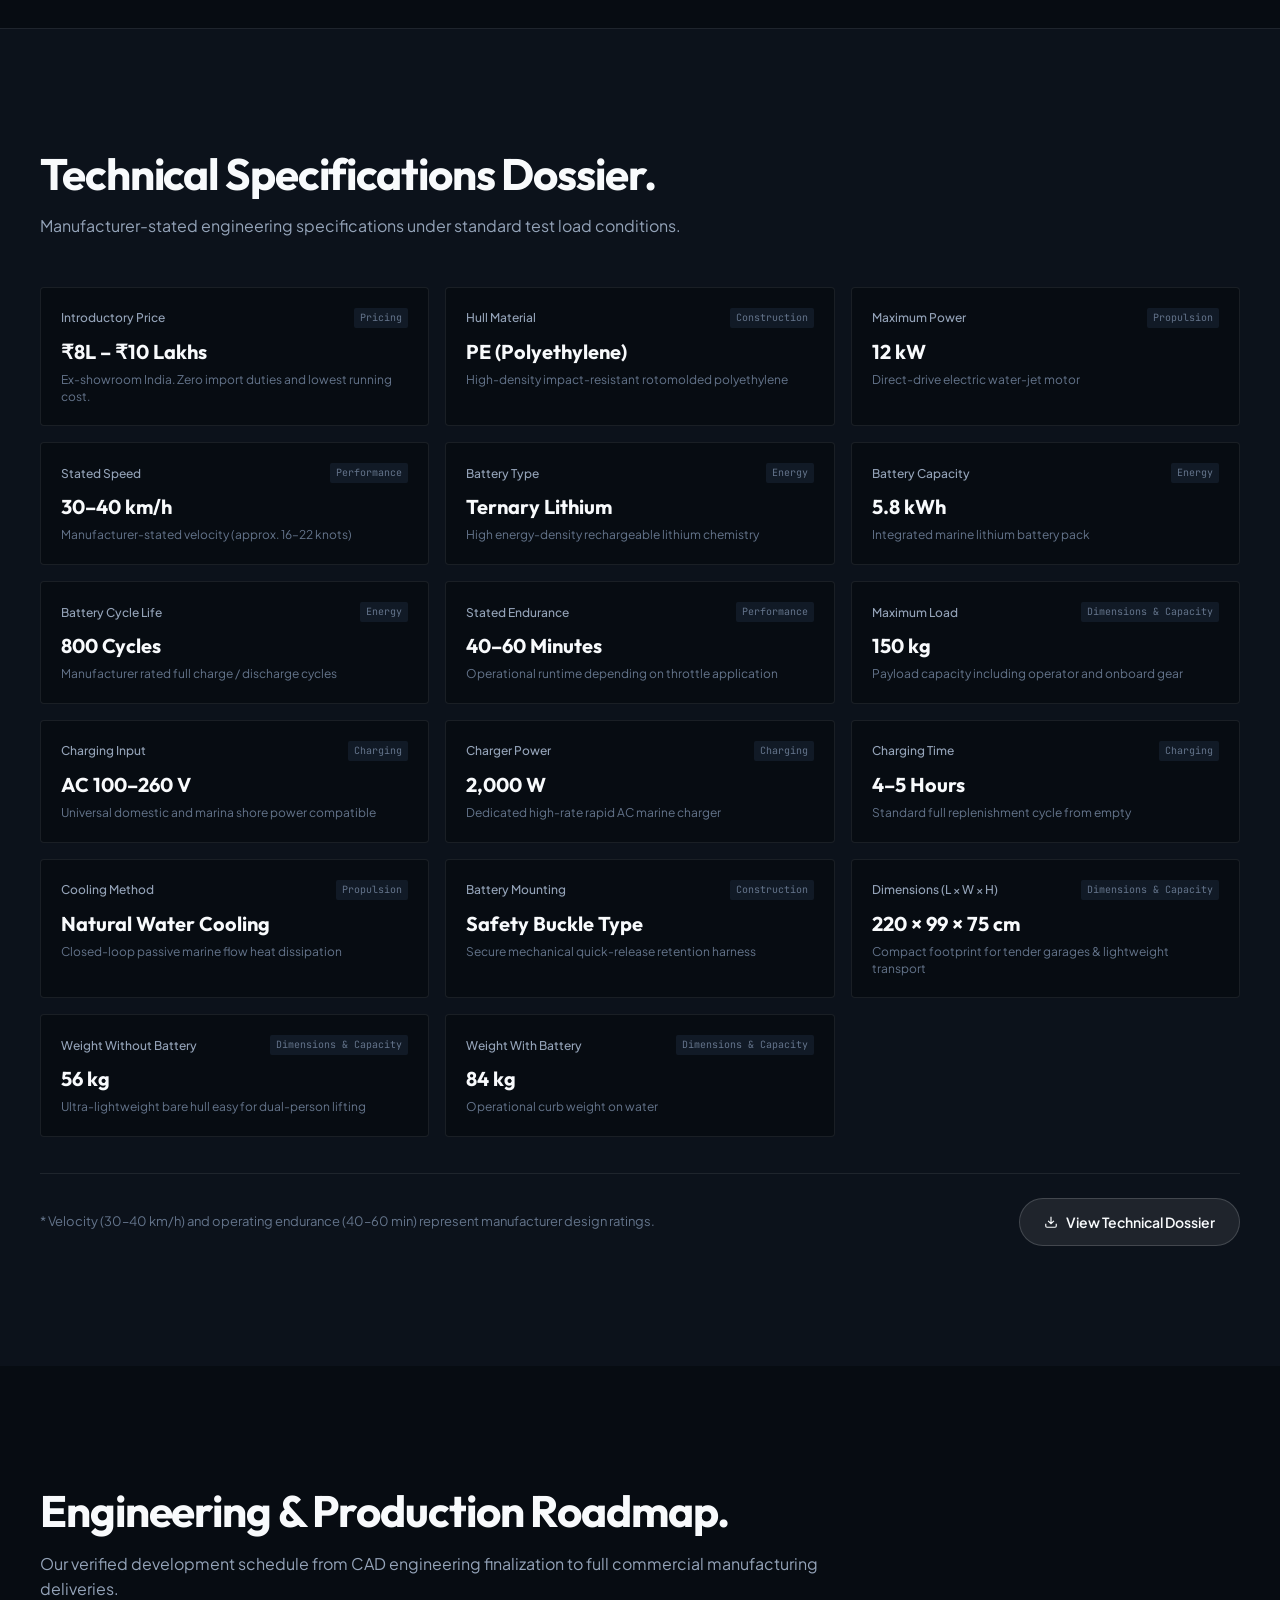
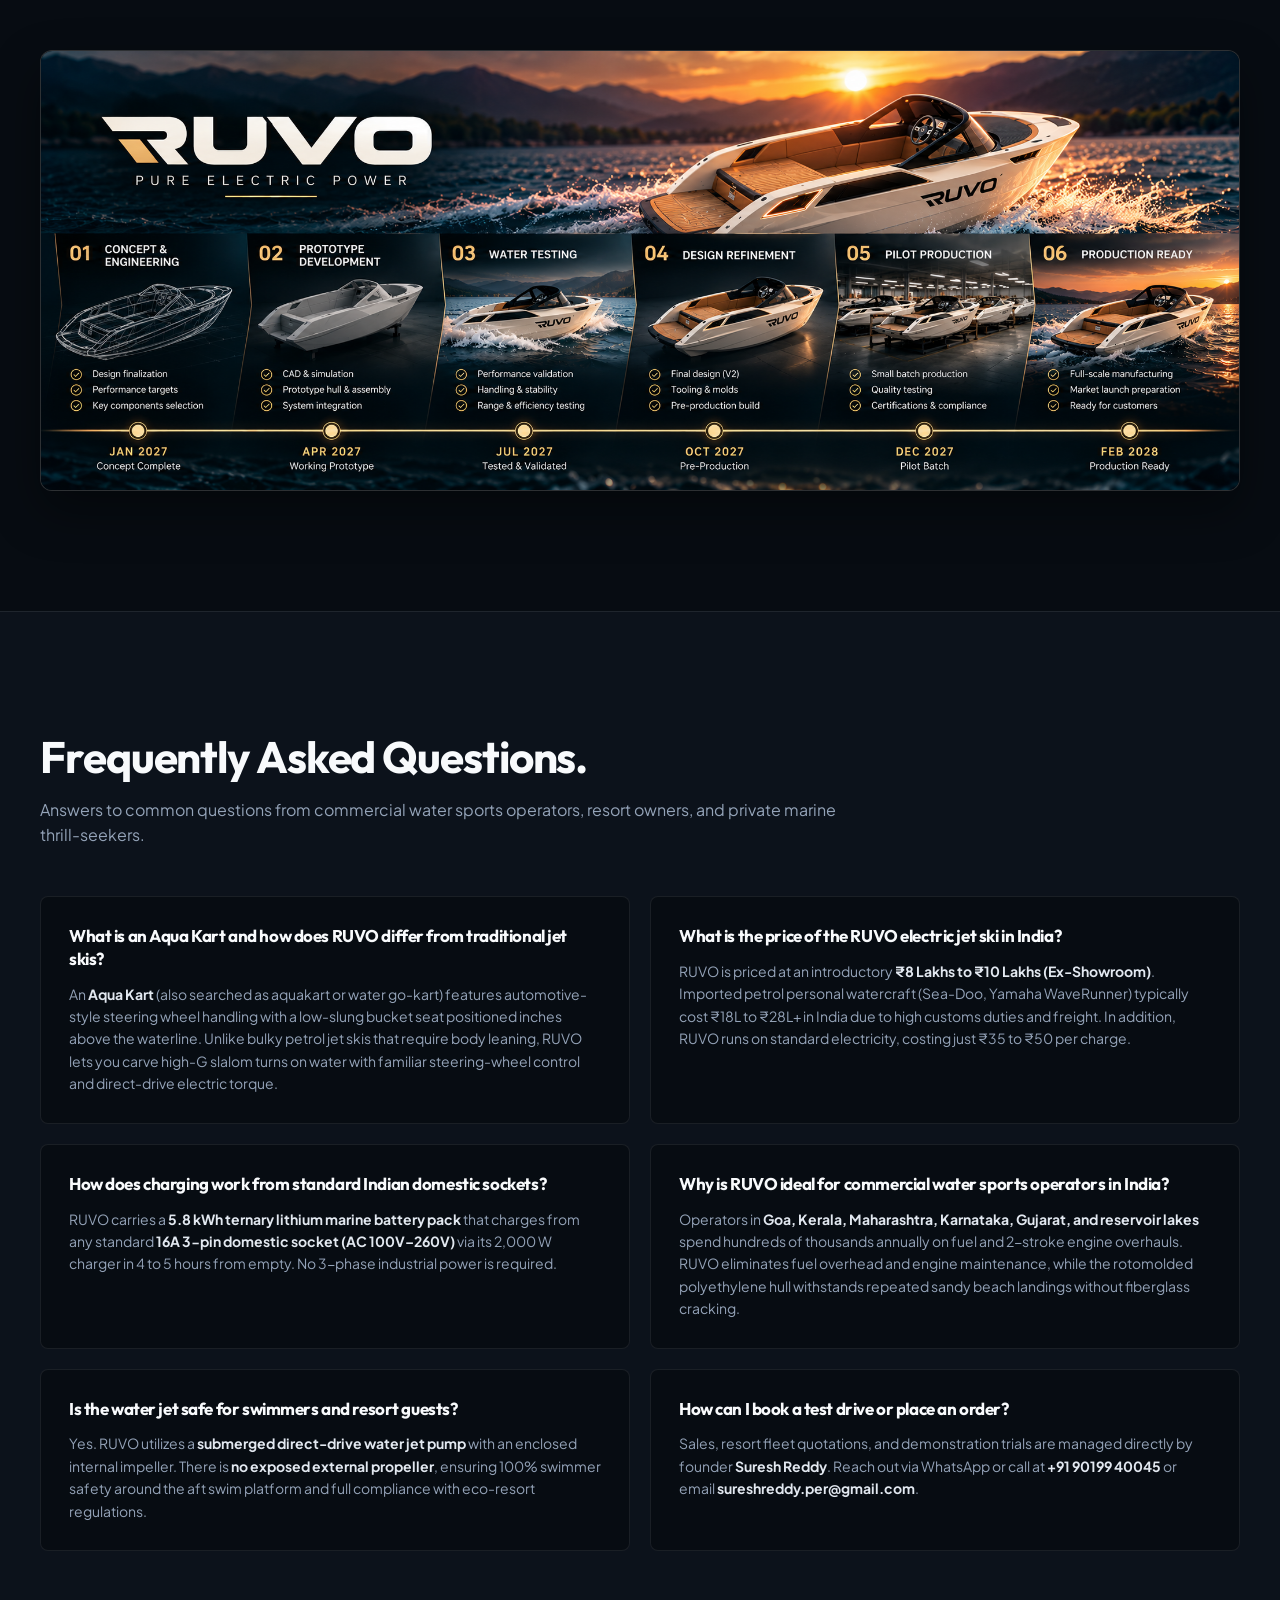
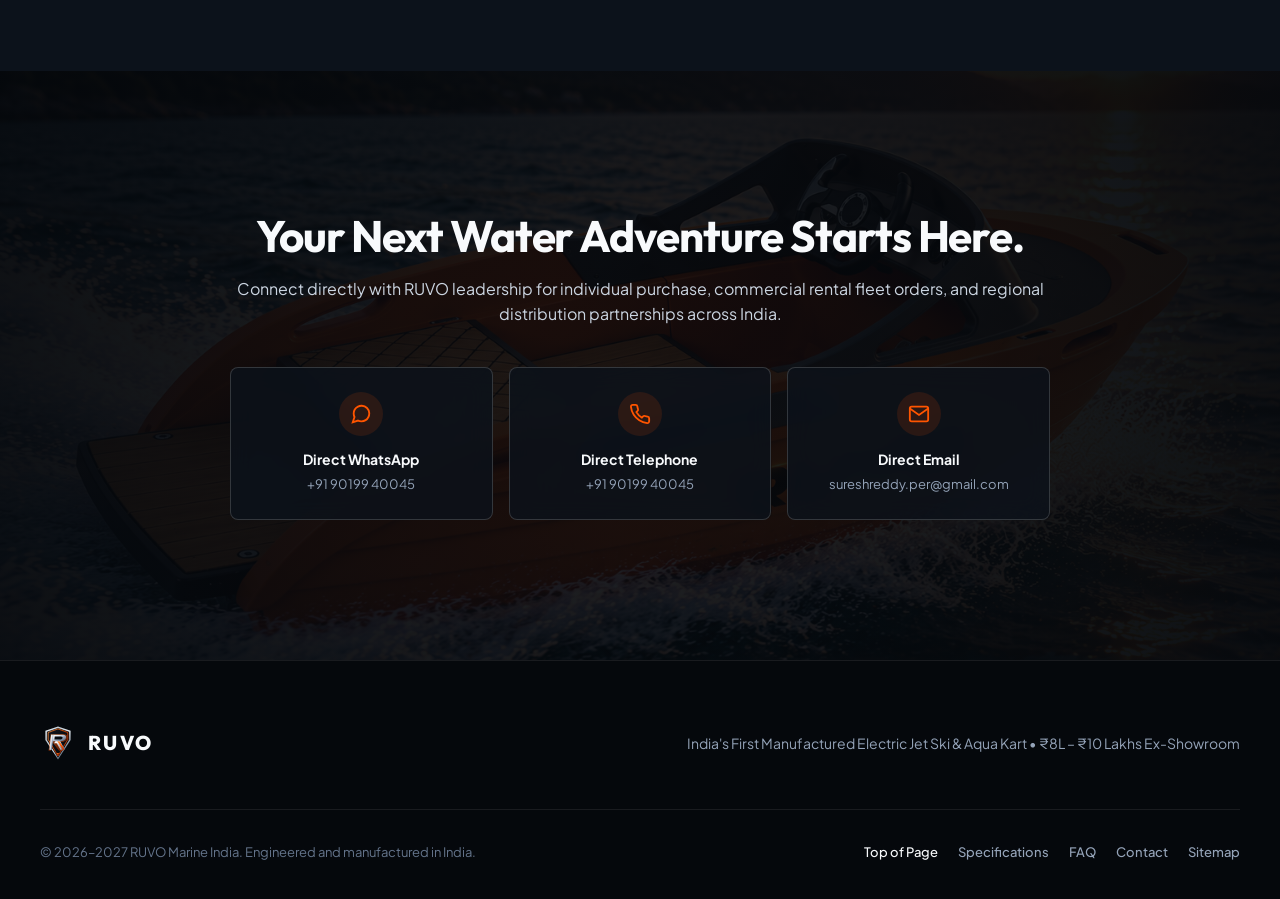
==== commit b6a51720: "Improve product metadata and crawler access Refine RUVO product and local business structured data, " ====
--- a/index.html
+++ b/index.html
@@ -46,35 +46,37 @@
       {
         "@type": "Product",
         "@id": "https://ruvo.dpdns.org/#product",
-        "name": "RUVO One — Electric Aqua Kart & Jet Ski",
+        "name": "RUVO One Electric Aqua Kart",
+        "category": "Personal Watercraft / Electric Jet Ski",
         "alternateName": [
+          "RUVO One",
           "RUVO Aqua Kart",
           "RUVO Aquakart",
           "RUVO Aqua Cart",
           "RUVO Aquacart",
-          "RUVO Jet Ski",
-          "RUVO Jetski",
           "RUVO Electric Jet Ski India",
-          "RUVO Water Go Kart",
+          "RUVO Water Go-Kart",
           "RUVO Mini Jet Ski",
-          "RUVO Personal Watercraft India"
+          "Personal Watercraft India",
+          "Electric PWC India"
         ],
         "keywords": "aquakart, aqua kart, aquacart, jet ski, electric jet ski, mini jet ski, waterjet, hydrojet, water go kart, PWC india",
         "image": [
+          "https://ruvo.dpdns.org/assets/images/ruvo-thumbnail.png",
           "https://ruvo.dpdns.org/assets/images/ruvo-hero.png",
-          "https://ruvo.dpdns.org/assets/images/ruvo-thumbnail.png",
+          "https://ruvo.dpdns.org/assets/images/ruvo-front.png",
           "https://ruvo.dpdns.org/assets/images/ruvo-side.png",
-          "https://ruvo.dpdns.org/assets/images/ruvo-front.png",
           "https://ruvo.dpdns.org/assets/images/ruvo-rear.png",
           "https://ruvo.dpdns.org/assets/images/ruvo-sunset.png"
         ],
-        "description": "India's first manufactured electric jet ski, aqua kart, and hydro-jet personal watercraft. Features 12 kW electric direct propulsion, 84 kg curb weight, 5.8 kWh ternary lithium battery, and 40 km/h top speed.",
+        "description": "India's first manufactured electric jet ski, aqua kart, and direct hydro-jet personal watercraft. 12 kW electric thrust, 84 kg curb weight, 5.8 kWh ternary lithium battery, 30-40 km/h top speed, and standard 16A domestic charging.",
         "brand": {
           "@type": "Brand",
-          "name": "RUVO Marine India"
+          "name": "RUVO"
         },
         "manufacturer": {
           "@type": "Organization",
+          "@id": "https://ruvo.dpdns.org/#organization",
           "name": "RUVO Marine India",
           "url": "https://ruvo.dpdns.org/",
           "founder": {
@@ -89,9 +91,34 @@
           "priceCurrency": "INR",
           "lowPrice": "800000",
           "highPrice": "1000000",
-          "priceValidUntil": "2027-12-31",
+          "price": "800000",
+          "priceValidUntil": "2028-12-31",
           "itemCondition": "https://schema.org/NewCondition",
-          "availability": "https://schema.org/PreOrder"
+          "availability": "https://schema.org/PreOrder",
+          "seller": {
+            "@type": "Organization",
+            "name": "RUVO Marine India"
+          }
+        }
+      },
+      {
+        "@type": "LocalBusiness",
+        "@id": "https://ruvo.dpdns.org/#business",
+        "name": "RUVO Marine India",
+        "image": "https://ruvo.dpdns.org/assets/images/ruvo-thumbnail.png",
+        "url": "https://ruvo.dpdns.org/",
+        "telephone": "+919019940045",
+        "email": "sureshreddy.per@gmail.com",
+        "priceRange": "₹8,00,000 - ₹10,00,000",
+        "currenciesAccepted": "INR",
+        "paymentAccepted": "Bank Transfer, Commercial Invoice",
+        "address": {
+          "@type": "PostalAddress",
+          "addressCountry": "IN"
+        },
+        "founder": {
+          "@type": "Person",
+          "name": "Suresh Reddy"
         }
       }
     ]
@@ -734,9 +761,10 @@
         </div>
         <div style="display: flex; gap: 20px;">
           <a href="#hero" class="nav-link">Top of Page</a>
+          <a href="#specifications" class="nav-link">Specifications</a>
+          <a href="#faq" class="nav-link">FAQ</a>
+          <a href="#enquiry" class="nav-link">Contact</a>
           <a href="sitemap.xml" class="nav-link" target="_blank">Sitemap</a>
-          <a href="robots.txt" class="nav-link" target="_blank">Robots</a>
-          <a href="llms.txt" class="nav-link" target="_blank">LLMs</a>
         </div>
       </div>
     </div>
